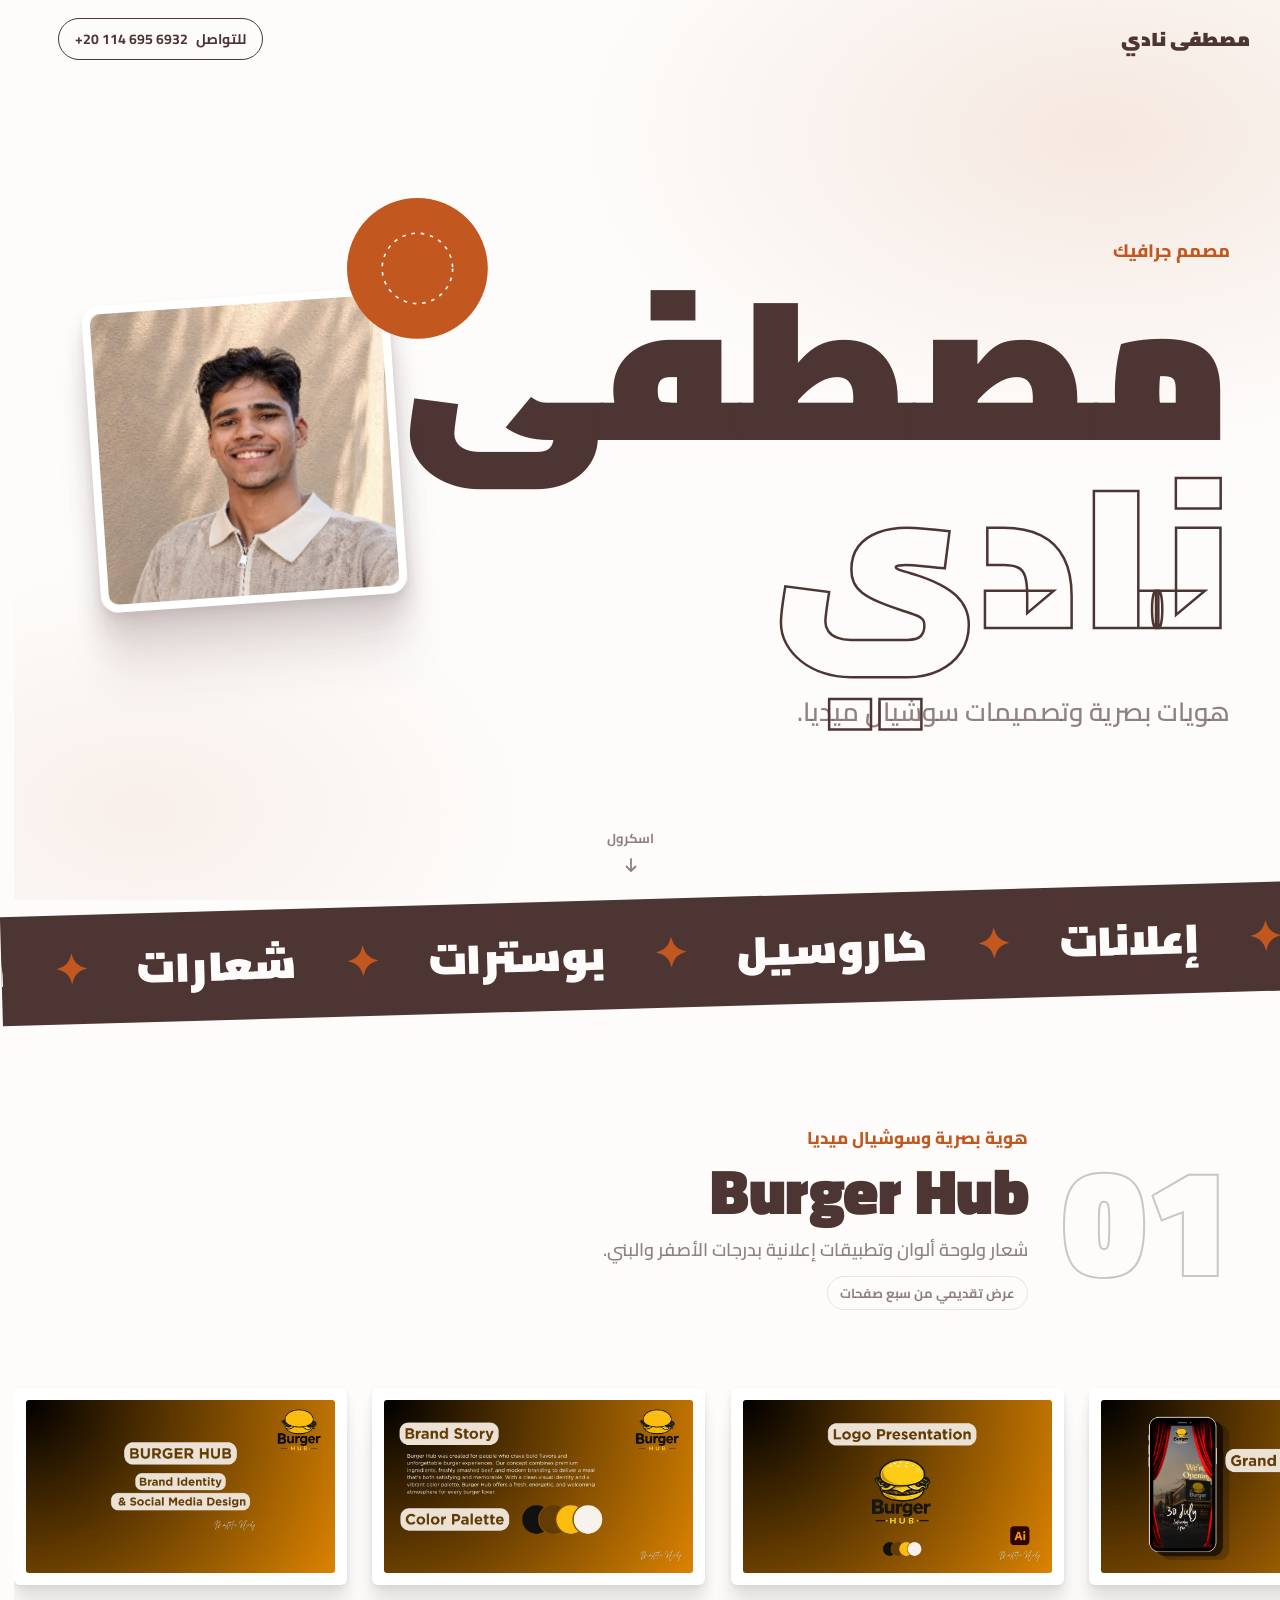
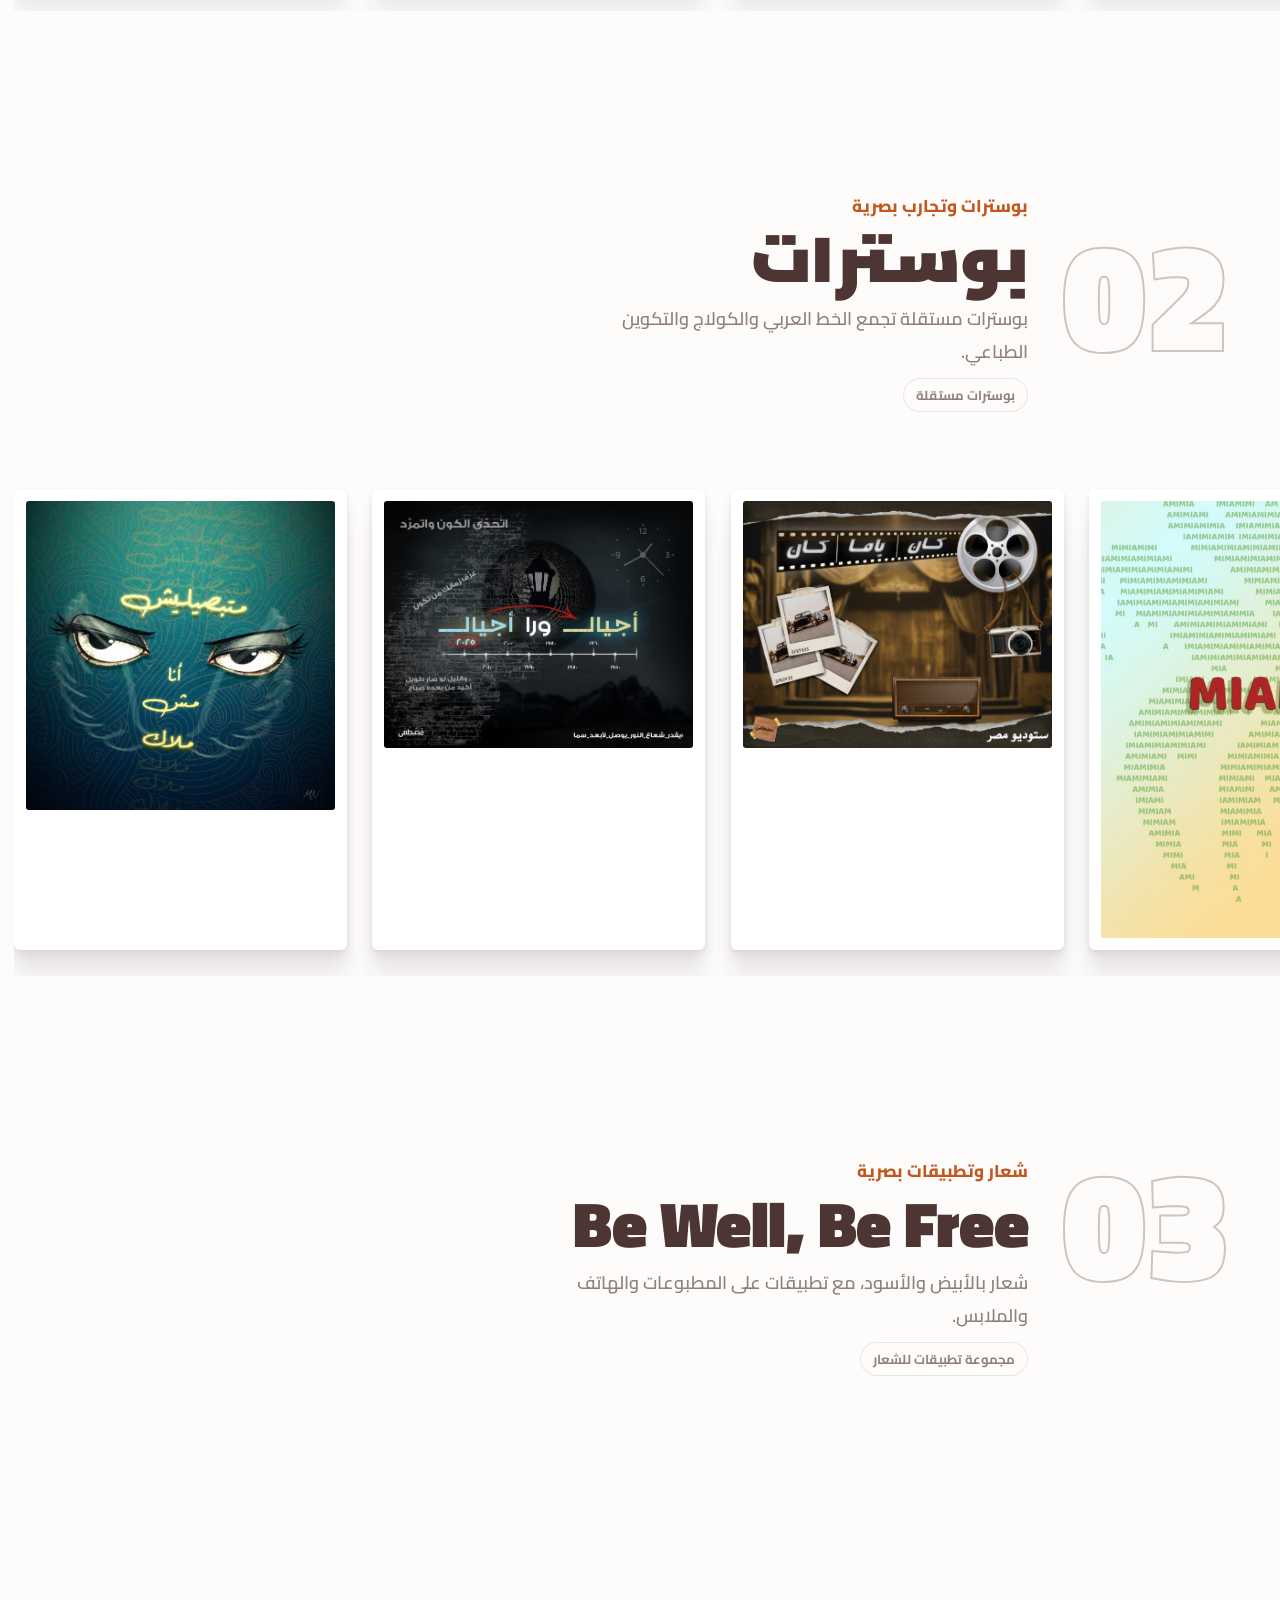
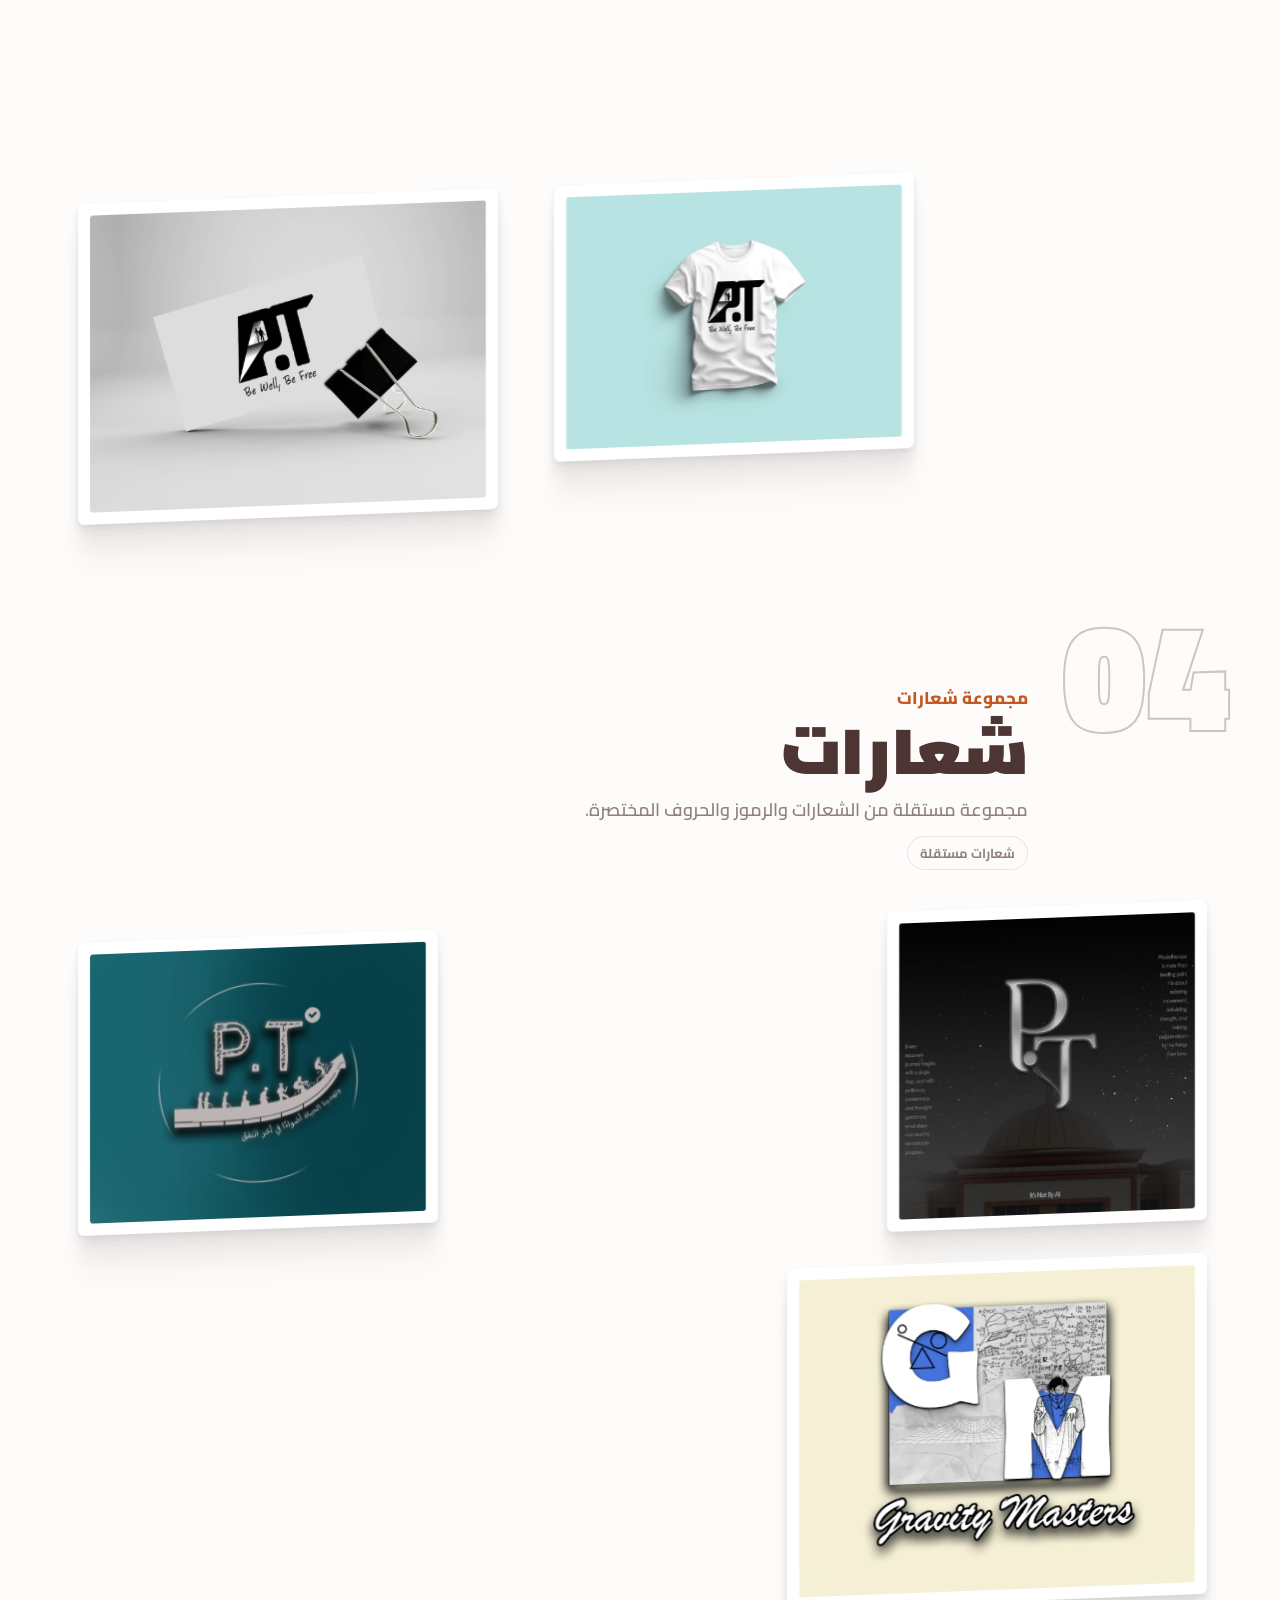
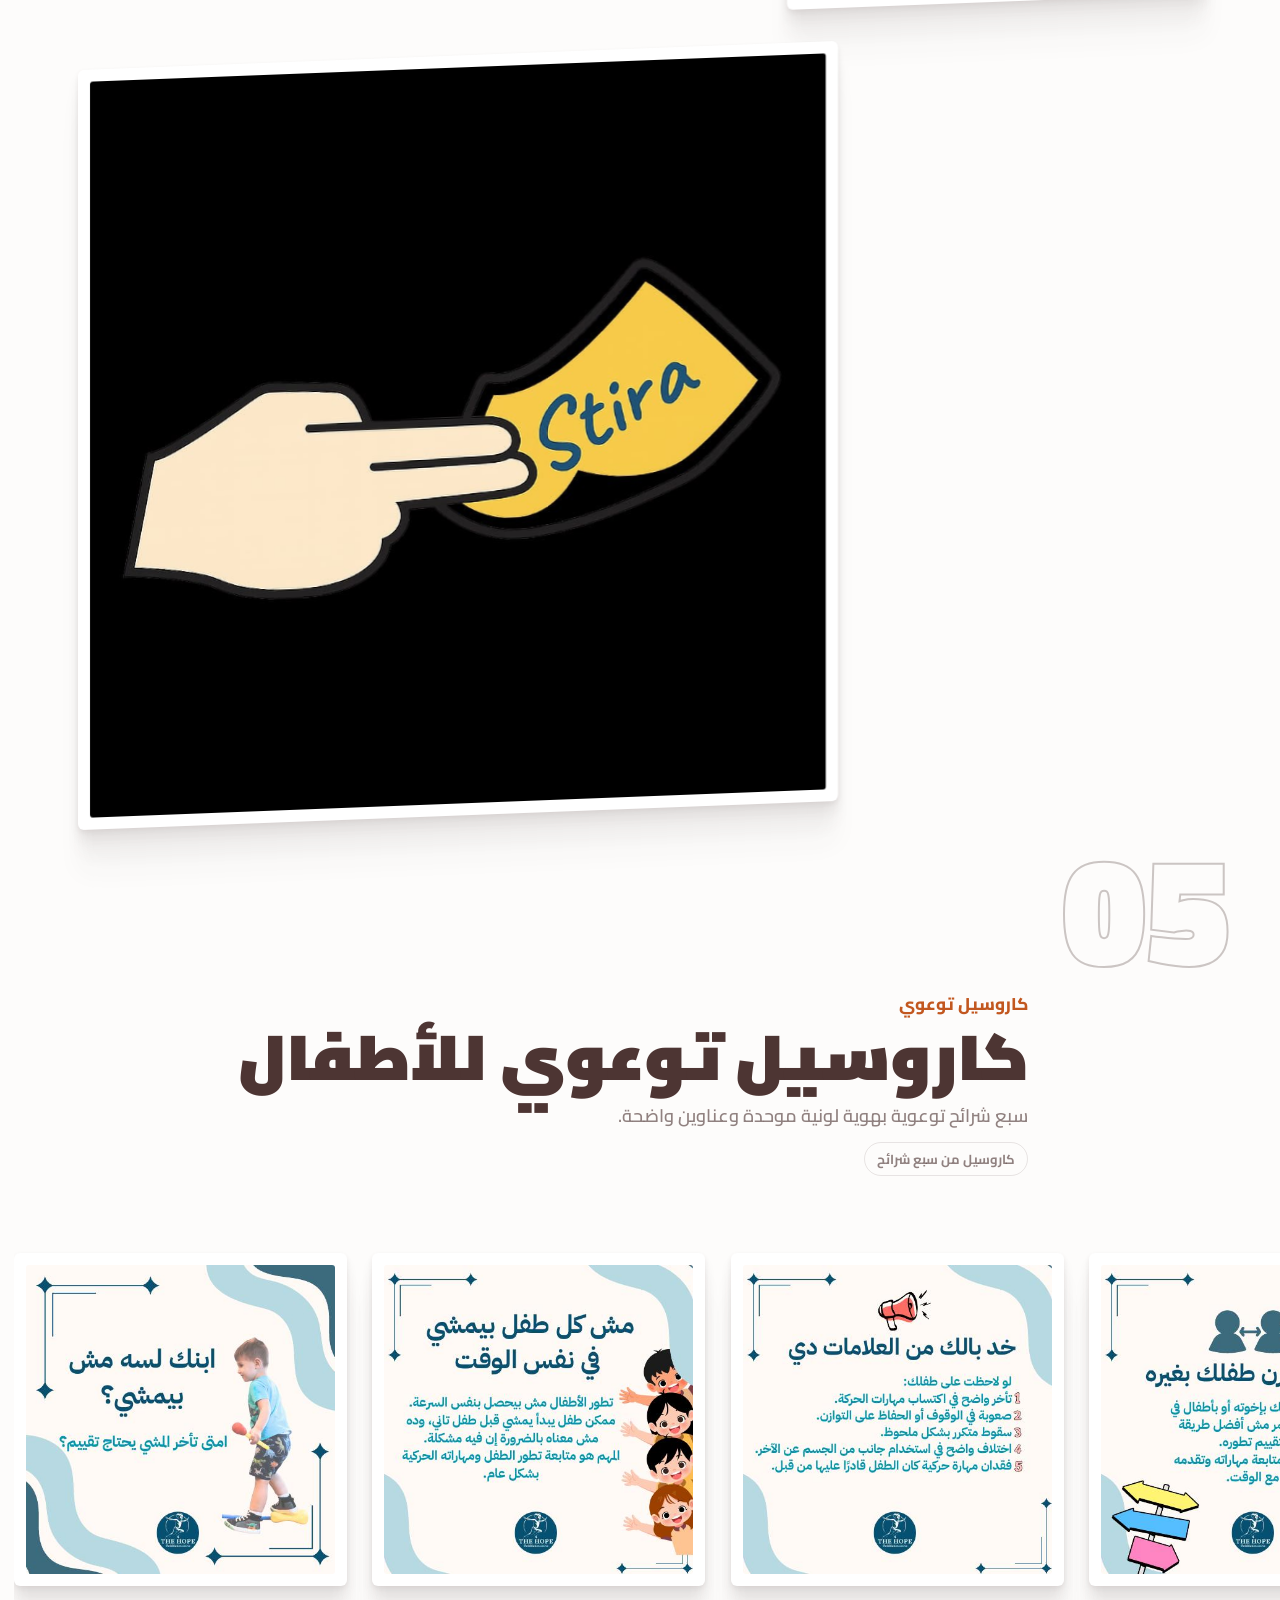
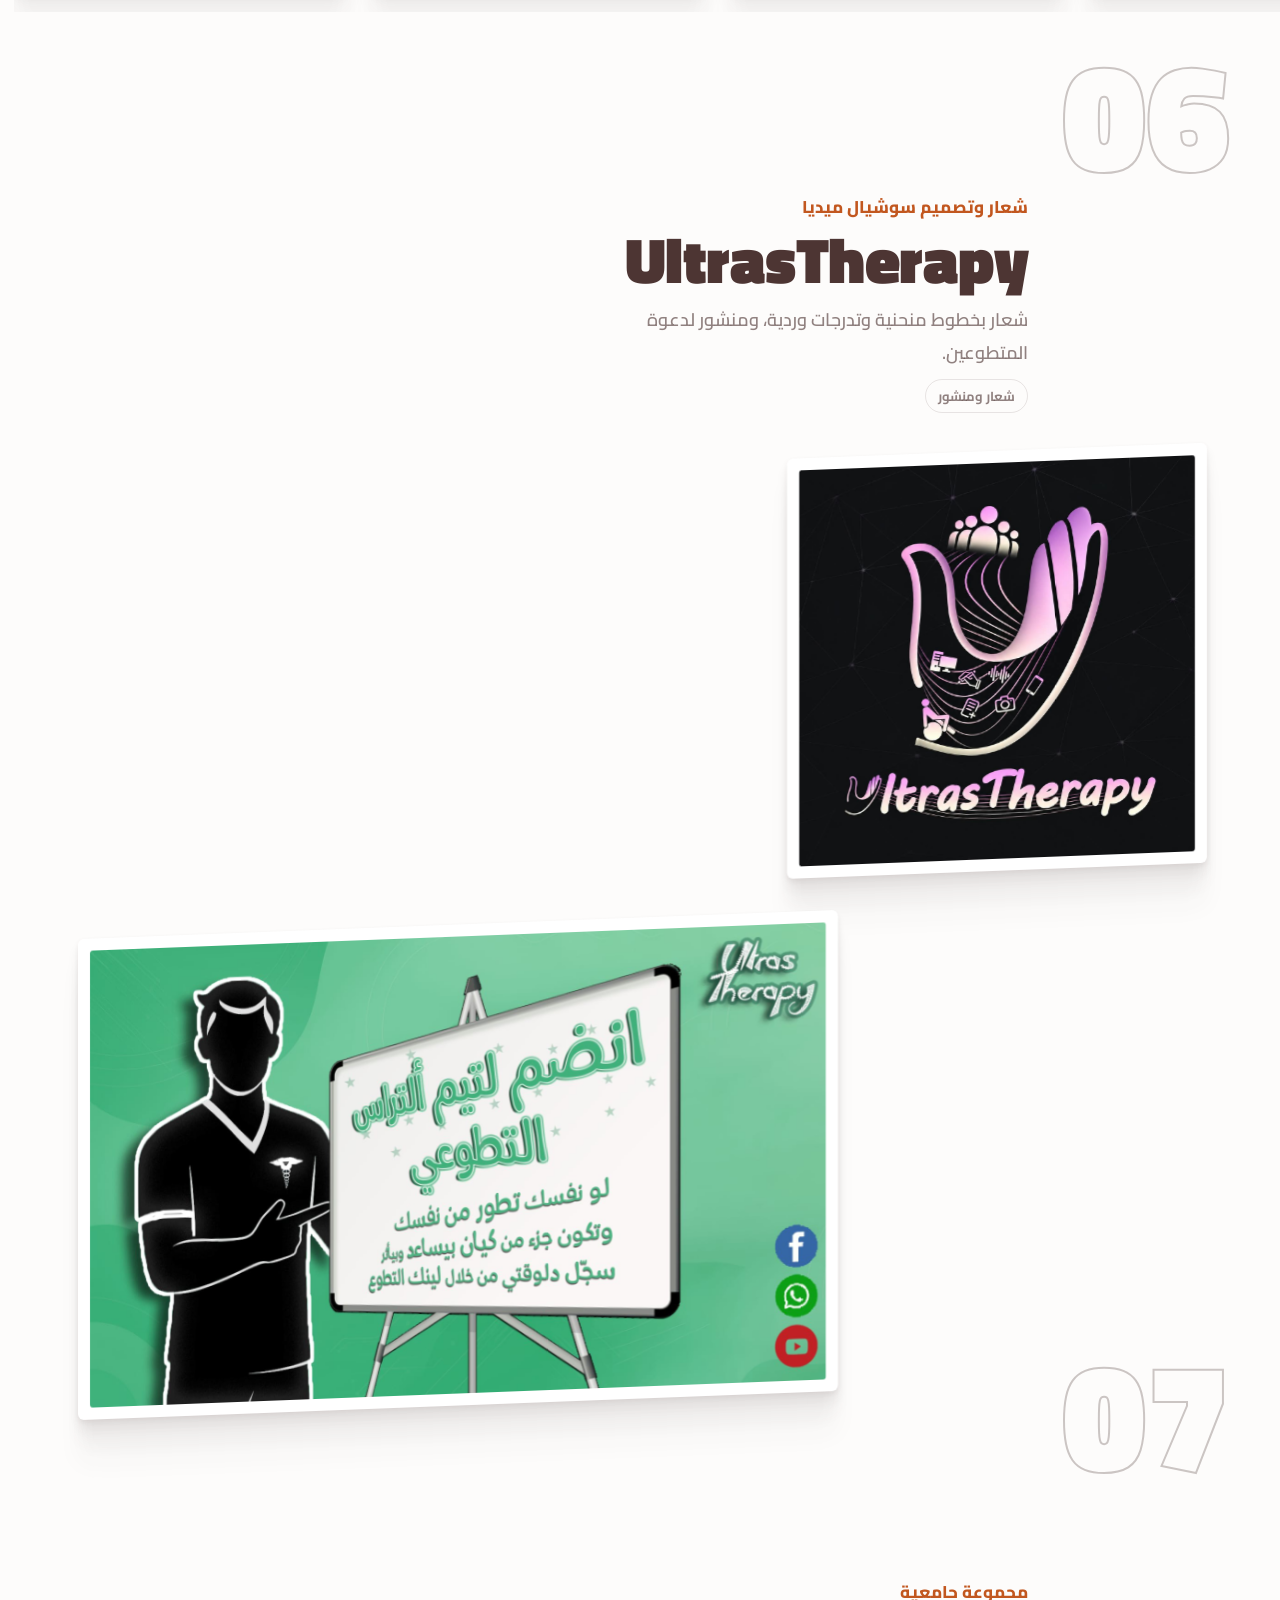
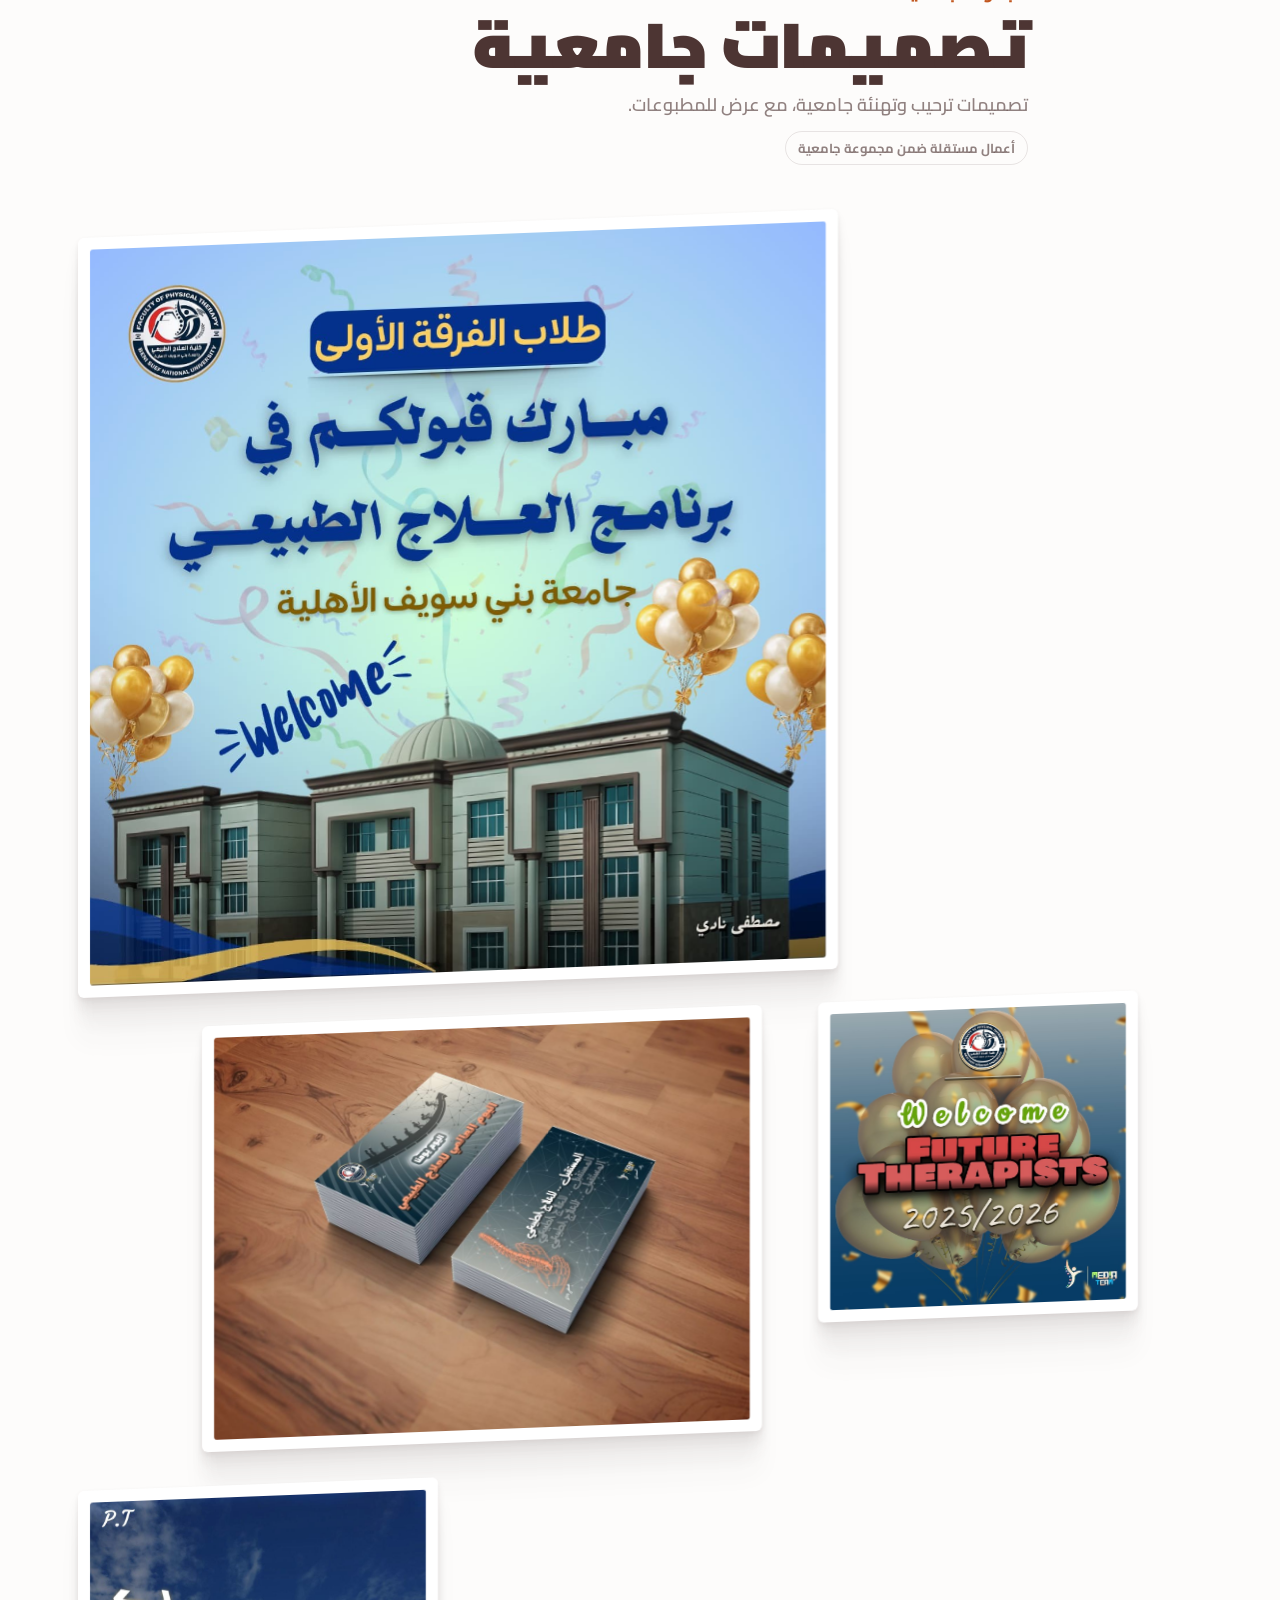
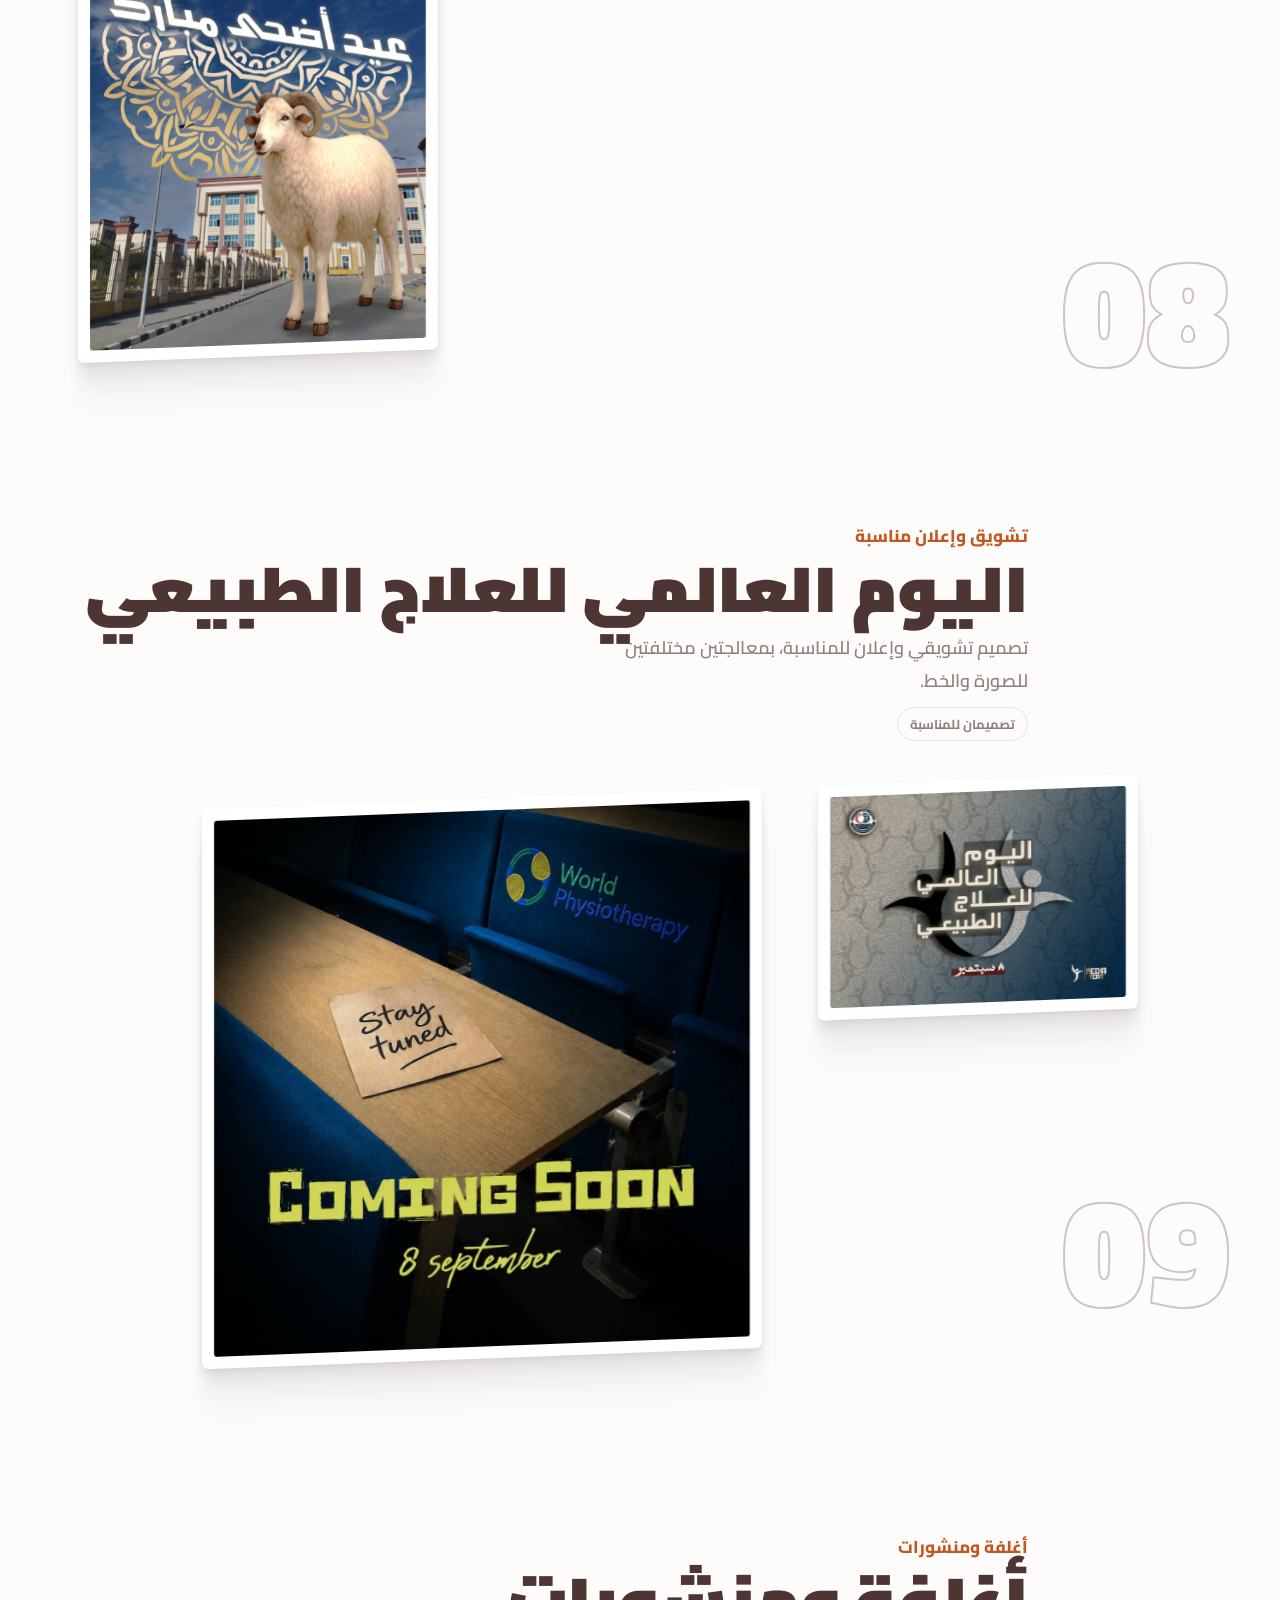
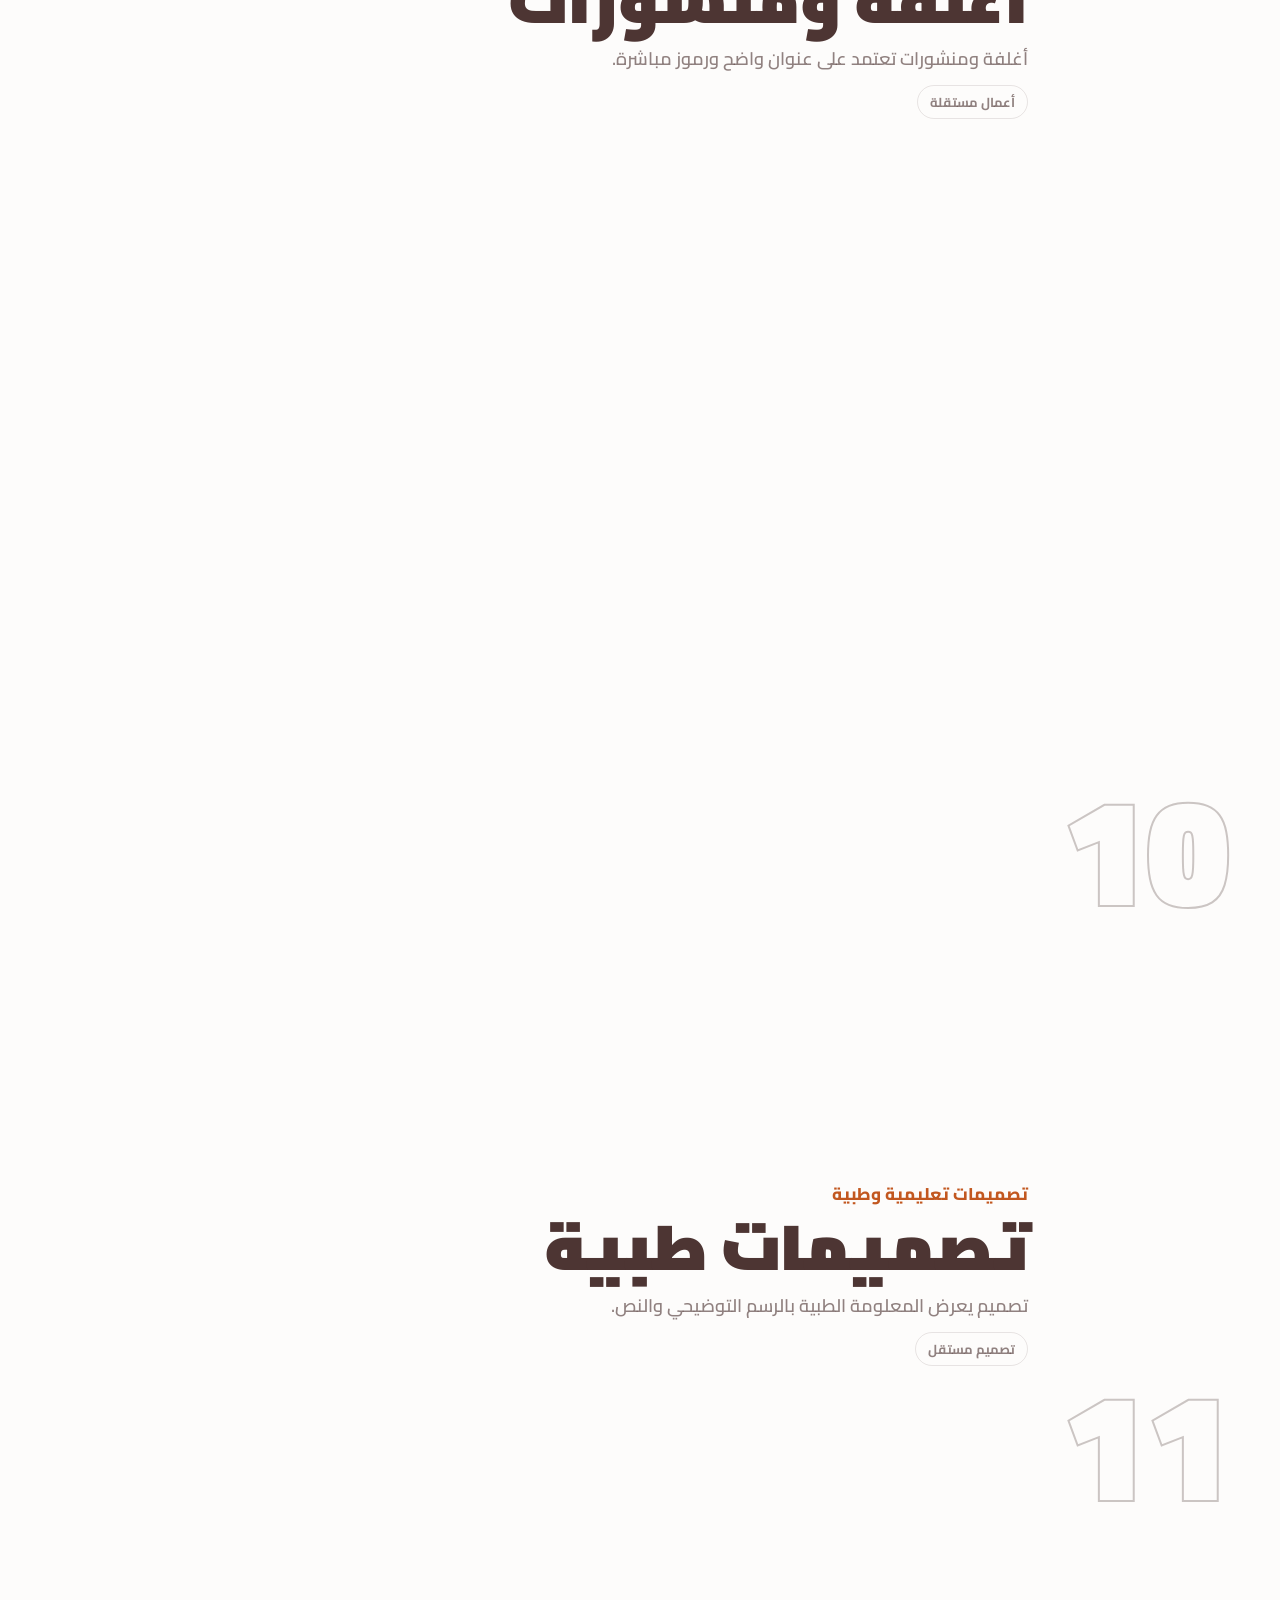
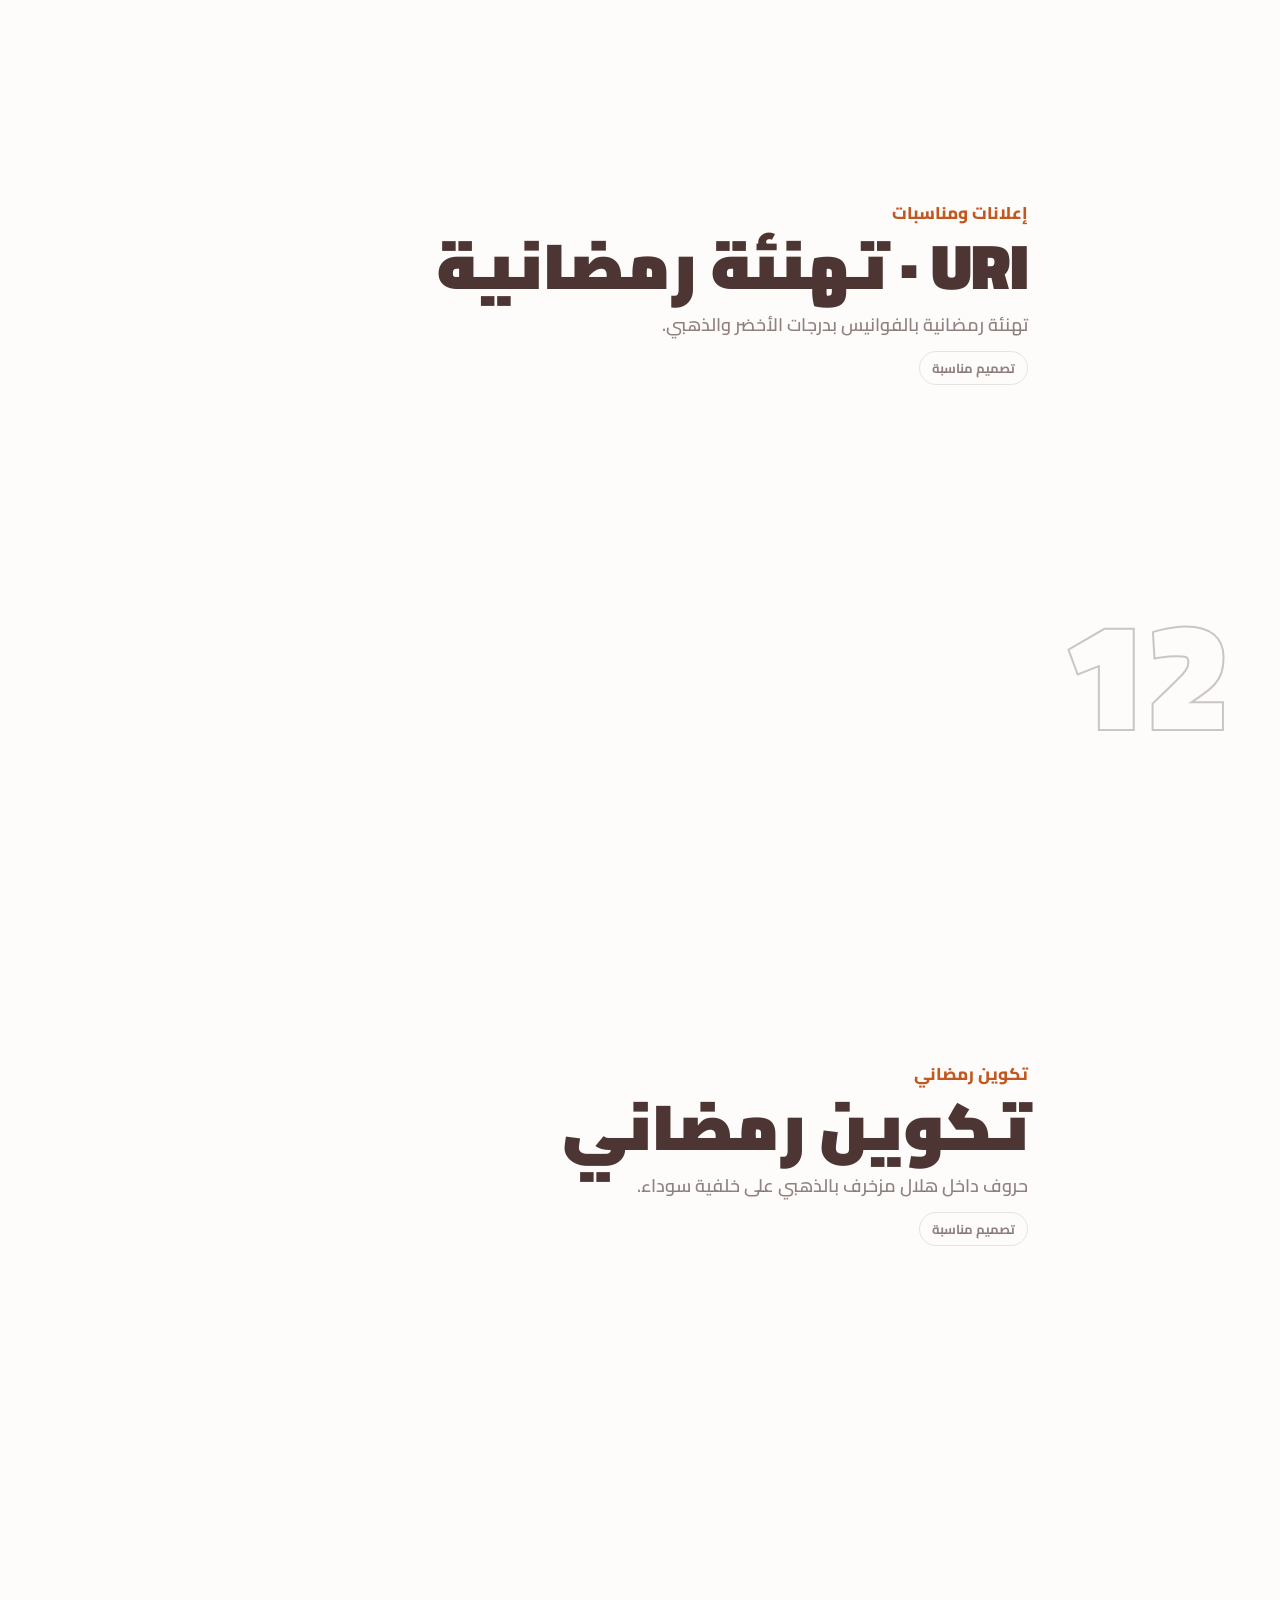
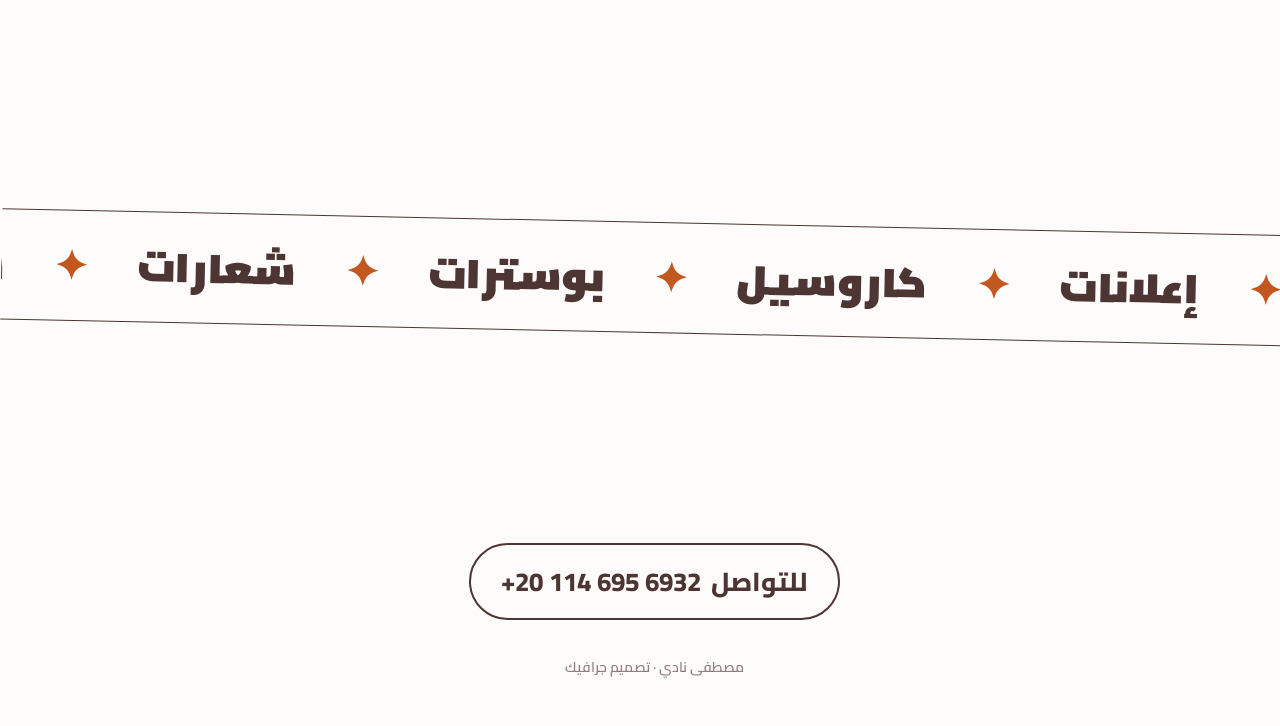
==== index.html @ 19a9978f "Rebuild portfolio as dynamic single-page gallery Added meta description and CSS styles for layout an" ====
<!doctype html>
<html lang="ar" dir="rtl">
<head>
<meta charset="UTF-8"/>
<meta name="viewport" content="width=device-width, initial-scale=1.0"/>
<title>مصطفى نادي · تصميم جرافيك</title>
<meta name="description" content="معرض أعمال مصطفى نادي — هويات بصرية وتصميمات سوشيال ميديا."/>
<style>
@font-face{font-family:PortfolioCairo;src:url(./Cairo-gF84A2Tc.ttf) format("truetype");font-weight:200 1000;font-display:swap}
:root{
  --paper:#fdfcfb; --paper-2:#f5f1ec; --ink:#4d3533; --ink-2:rgba(77,53,51,.62);
  --hair:rgba(77,53,51,.12); --accent:#c2571f; --accent-soft:rgba(194,87,31,.12);
  --frame:#ffffff;
  --shadow-1:0 2px 5px rgba(77,53,51,.08),0 9px 12px rgba(77,53,51,.07),0 24px 18px rgba(77,53,51,.05),0 44px 26px rgba(77,53,51,.03);
  --shadow-2:0 4px 8px rgba(77,53,51,.10),0 16px 22px rgba(77,53,51,.12),0 40px 34px rgba(77,53,51,.10),0 70px 44px rgba(77,53,51,.06);
  --ease:cubic-bezier(.22,1,.36,1);
}
*{margin:0;padding:0;box-sizing:border-box}
html{scroll-behavior:smooth}
body{
  font-family:PortfolioCairo,system-ui,sans-serif; background:var(--paper); color:var(--ink);
  overflow-x:hidden; -webkit-font-smoothing:antialiased;
}
::selection{background:var(--accent);color:#fff}
img{display:block;max-width:100%}
a{color:inherit}

/* ---------- preloader ---------- */
#loader{position:fixed;inset:0;z-index:200;background:var(--ink);color:var(--paper);
  display:flex;align-items:center;justify-content:center;flex-direction:column;gap:14px;
  transition:transform .9s var(--ease);}
#loader.done{transform:translateY(-101%)}
#loader .l-name{font-size:clamp(34px,7vw,72px);font-weight:1000;letter-spacing:-.5px;
  opacity:0;animation:lIn .8s var(--ease) .1s forwards}
#loader .l-bar{width:min(240px,50vw);height:2px;background:rgba(253,252,251,.2);overflow:hidden;border-radius:2px}
#loader .l-bar i{display:block;height:100%;width:0;background:var(--paper);animation:lBar 1s var(--ease) .15s forwards}
@keyframes lIn{from{opacity:0;transform:translateY(24px)}to{opacity:1;transform:none}}
@keyframes lBar{to{width:100%}}

/* ---------- cursor ---------- */
#cursor,#cursor-dot{position:fixed;top:0;left:0;pointer-events:none;z-index:150;border-radius:50%;
  opacity:0;transition:opacity .3s}
#cursor{width:44px;height:44px;border:1.5px solid var(--ink);transform:translate(-50%,-50%);
  transition:width .35s var(--ease),height .35s var(--ease),opacity .3s,border-color .3s,background-color .3s}
#cursor-dot{width:6px;height:6px;background:var(--accent);transform:translate(-50%,-50%)}
#cursor.grow{width:88px;height:88px;background:rgba(253,252,251,.9);mix-blend-mode:difference;border-color:transparent}
@media(pointer:coarse){#cursor,#cursor-dot{display:none}}

/* ---------- progress ---------- */
#progress{position:fixed;top:0;right:0;left:0;height:3px;z-index:120;background:transparent}
#progress i{display:block;height:100%;width:0;background:var(--accent)}

/* ---------- header ---------- */
header{position:fixed;top:0;right:0;left:0;z-index:110;display:flex;align-items:center;justify-content:space-between;
  padding:18px clamp(18px,4vw,44px);transition:background .4s,box-shadow .4s,padding .4s}
header.scrolled{background:rgba(253,252,251,.82);backdrop-filter:blur(12px);-webkit-backdrop-filter:blur(12px);
  box-shadow:0 1px 0 var(--hair);padding-top:12px;padding-bottom:12px}
.h-name{font-weight:1000;font-size:19px}
.h-contact{display:flex;align-items:center;gap:8px;font-size:14px;font-weight:700;text-decoration:none;
  border:1.5px solid var(--ink);border-radius:999px;padding:7px 16px;transition:background .3s,color .3s}
.h-contact:hover{background:var(--ink);color:var(--paper)}

/* ---------- hero ---------- */
.hero{min-height:100svh;display:flex;flex-direction:column;justify-content:center;position:relative;
  padding:110px clamp(18px,5vw,64px) 40px;overflow:hidden;
  background:
    radial-gradient(60% 50% at 85% 15%,var(--accent-soft),transparent 70%),
    radial-gradient(45% 40% at 10% 90%,rgba(194,87,31,.08),transparent 70%),
    var(--paper)}
.hero-kicker{font-size:clamp(14px,1.6vw,18px);font-weight:800;color:var(--accent);margin-bottom:6px;
  opacity:0;transform:translateY(20px);animation:riseIn .9s var(--ease) .95s forwards}
.hero-name{font-size:clamp(64px,15.5vw,220px);font-weight:1000;line-height:.95;letter-spacing:-2px;
  display:flex;flex-wrap:wrap;gap:0 .18em}
.hero-name .w{display:inline-block;opacity:0;transform:translateY(110%) rotate(4deg);
  animation:riseIn 1.1s var(--ease) forwards}
.hero-name .w:nth-child(1){animation-delay:1s}
.hero-name .w:nth-child(2){animation-delay:1.12s;color:transparent;-webkit-text-stroke:2.5px var(--ink)}
@keyframes riseIn{to{opacity:1;transform:none}}
.hero-sub{margin-top:38px;font-size:clamp(17px,2.4vw,26px);font-weight:600;color:var(--ink-2);max-width:34ch;
  opacity:0;transform:translateY(20px);animation:riseIn .9s var(--ease) 1.3s forwards}
.hero-portrait{position:absolute;left:clamp(18px,6vw,80px);top:50%;width:clamp(150px,24vw,340px);
  border-radius:18px;overflow:hidden;box-shadow:var(--shadow-2);border:8px solid var(--frame);
  transform:translateY(-50%) rotate(-4deg);opacity:0;animation:pIn 1.2s var(--ease) 1.35s forwards;
  will-change:transform}
@keyframes pIn{from{opacity:0;transform:translateY(-30%) rotate(-10deg) scale(.9)}
  to{opacity:1;transform:translateY(-50%) rotate(-4deg)}}
.hero-portrait img{width:100%;height:100%;object-fit:cover}
.badge{position:absolute;left:clamp(140px,26vw,380px);top:22%;width:clamp(96px,11vw,150px);height:auto;
  animation:spin 14s linear infinite;opacity:0;animation:spin 14s linear infinite,bIn .8s var(--ease) 1.6s forwards}
@keyframes spin{to{transform:rotate(360deg)}}
@keyframes bIn{from{opacity:0;scale:.5}to{opacity:1;scale:1}}
.scroll-hint{position:absolute;bottom:26px;right:50%;transform:translateX(50%);display:flex;flex-direction:column;
  align-items:center;gap:6px;font-size:13px;font-weight:700;color:var(--ink-2);
  opacity:0;animation:riseIn .8s var(--ease) 1.9s forwards}
.scroll-hint svg{animation:bob 1.6s ease-in-out infinite}
@keyframes bob{0%,100%{transform:translateY(0)}50%{transform:translateY(8px)}}
@media(max-width:720px){
  .hero{padding-top:96px}
  .hero-portrait{position:relative;left:auto;top:auto;transform:none;margin-top:34px;width:min(64vw,280px);
    animation:pInM 1s var(--ease) 1.35s forwards}
  @keyframes pInM{from{opacity:0;transform:rotate(-8deg) scale(.92)}to{opacity:1;transform:rotate(-3deg)}}
  .hero-portrait{transform:rotate(-3deg)}
  .badge{display:none}
}

/* ---------- marquee ---------- */
.marquee{overflow:hidden;padding:16px 0;background:var(--ink);color:var(--paper);transform:rotate(-1.6deg) scale(1.02)}
.marquee.rev{background:var(--paper);color:var(--ink);transform:rotate(1.2deg) scale(1.02);
  border-top:1.5px solid var(--ink);border-bottom:1.5px solid var(--ink)}
.mq-track{display:flex;gap:0;width:max-content;direction:ltr;animation:mq 26s linear infinite}
.marquee.rev .mq-track{animation-direction:reverse}
.mq-track span{white-space:nowrap;font-weight:1000;font-size:clamp(20px,3.4vw,40px);padding:0 .6em}
.mq-track .dot{color:var(--accent)}
@keyframes mq{to{transform:translateX(-50%)}}

/* ---------- exhibition ---------- */
.exhibition{padding:clamp(60px,9vw,130px) clamp(16px,5vw,64px) 40px}
.collection{margin-bottom:clamp(90px,14vw,190px);position:relative}
.sec-head{display:flex;align-items:flex-end;gap:clamp(14px,3vw,34px);margin-bottom:clamp(26px,4vw,52px);flex-wrap:wrap}
.sec-num{font-size:clamp(70px,12vw,170px);font-weight:1000;line-height:.8;color:transparent;
  -webkit-text-stroke:2px var(--hair);-webkit-text-stroke:2px rgba(77,53,51,.28);user-select:none;will-change:transform}
.sec-titles .kicker{display:block;font-size:clamp(13px,1.6vw,17px);font-weight:800;color:var(--accent);margin-bottom:4px}
.sec-titles h2{font-size:clamp(30px,5.5vw,64px);font-weight:1000;letter-spacing:-.5px;line-height:1.05}
.sec-story{font-size:clamp(14px,1.7vw,18px);font-weight:600;color:var(--ink-2);max-width:46ch;margin-top:8px}
.sec-format{display:inline-block;margin-top:10px;font-size:13px;font-weight:700;color:var(--ink-2);
  border:1px solid var(--hair);border-radius:999px;padding:4px 12px}
.reveal{opacity:0;transform:translateY(56px);transition:opacity .9s var(--ease),transform .9s var(--ease)}
.reveal.in{opacity:1;transform:none}

/* art wall: varied collage */
.artwall{display:flex;flex-wrap:wrap;align-items:flex-start;gap:clamp(14px,2.6vw,34px);will-change:transform}
.art{position:relative;background:var(--frame);padding:clamp(7px,1vw,12px);border-radius:6px;
  box-shadow:var(--shadow-1);transition:box-shadow .45s var(--ease),transform .45s var(--ease),z-index 0s;
  flex:0 1 auto}
.art img{border-radius:3px;width:100%;height:auto;transition:transform .6s var(--ease)}
.art:hover{box-shadow:var(--shadow-2);z-index:5}
.art:hover img{transform:scale(1.025)}
.art figcaption{position:absolute;inset:auto 0 0 0;text-align:center;font-size:0}
/* width rhythm */
.art.w1{width:min(100%,760px)}
.art.w2{width:min(46%,420px)}
.art.w3{width:min(31%,320px)}
.art.w4{width:min(58%,560px)}
.art.w5{width:min(38%,360px)}
@media(max-width:720px){
  .art.w2,.art.w3,.art.w5{width:min(64%,340px)}
  .art.w4{width:min(88%,560px)}
  .art.w1{width:100%}
}
/* tilt variants */
.tl-a{transform:rotate(-1.4deg)} .tl-b{transform:rotate(1.2deg)} .tl-c{transform:rotate(-.7deg)} .tl-d{transform:rotate(.8deg)}
.tl-a:hover{transform:rotate(-1.4deg) translateY(-8px)} .tl-b:hover{transform:rotate(1.2deg) translateY(-8px)}
.tl-c:hover{transform:rotate(-.7deg) translateY(-8px)} .tl-d:hover{transform:rotate(.8deg) translateY(-8px)}
/* offset rhythm for museum feel */
.off-1{margin-inline-start:auto}
.off-2{margin-inline-start:8%}
.off-3{margin-inline-start:2%}
@media(max-width:720px){.off-1,.off-2,.off-3{margin-inline-start:auto;margin-inline-end:auto}}

/* drift strips for carousel projects */
.drift{overflow:hidden;direction:ltr;margin-inline:calc(-1*clamp(16px,5vw,64px));padding:26px 0}
.drift-track{display:flex;gap:clamp(14px,2vw,26px);width:max-content;animation:driftMove var(--drift-t,46s) linear infinite}
.drift:hover .drift-track{animation-play-state:paused}
@keyframes driftMove{to{transform:translateX(-50%)}}
.drift .art{width:clamp(220px,26vw,380px);flex:none}

/* ---------- footer ---------- */
footer{padding:70px clamp(18px,5vw,64px) 46px;text-align:center;position:relative}
.f-big{font-size:clamp(40px,9vw,120px);font-weight:1000;letter-spacing:-1px;line-height:1;
  opacity:0;transform:translateY(40px);transition:opacity .9s var(--ease),transform .9s var(--ease)}
.f-big.in{opacity:1;transform:none}
.f-phone{display:inline-flex;align-items:center;gap:10px;margin-top:26px;font-size:clamp(18px,2.6vw,26px);font-weight:800;
  text-decoration:none;border:2px solid var(--ink);border-radius:999px;padding:12px 30px;
  transition:background .35s,color .35s,transform .35s var(--ease)}
.f-phone:hover{background:var(--ink);color:var(--paper);transform:scale(1.04)}
.f-note{margin-top:34px;font-size:14px;font-weight:600;color:var(--ink-2)}

/* safety: never leave hero content hidden if animations are interrupted */
body.settled .hero-kicker,body.settled .hero-name .w,body.settled .hero-sub,body.settled .hero-portrait,body.settled .scroll-hint,body.settled .badge{animation:none!important;opacity:1!important;transform:none}
body.settled .hero-portrait{transform:translateY(-50%) rotate(-4deg)}
@media(max-width:720px){body.settled .hero-portrait{transform:rotate(-3deg)}}
@media(prefers-reduced-motion:reduce){
  *,*::before,*::after{animation-duration:.001s!important;animation-iteration-count:1!important;transition-duration:.001s!important}
  html{scroll-behavior:auto}
}
</style>
</head>
<body>

<div id="loader" aria-hidden="true">
  <div class="l-name">مصطفى نادي</div>
  <div class="l-bar"><i></i></div>
</div>

<div id="cursor"></div><div id="cursor-dot"></div>
<div id="progress" aria-hidden="true"><i></i></div>

<header id="site-header">
  <span class="h-name">مصطفى نادي</span>
  <a class="h-contact" href="tel:+201146956932"><span>للتواصل</span><bdi dir="ltr">+20 114 695 6932</bdi></a>
</header>

<section class="hero" id="top">
  <p class="hero-kicker">مصمم جرافيك</p>
  <h1 class="hero-name"><span class="w">مصطفى</span><span class="w">نادي</span></h1>
  <p class="hero-sub">هويات بصرية وتصميمات سوشيال ميديا.</p>
  <div class="hero-portrait" id="portrait"><img src="./portrait-Mlkns45n.jpg" alt="مصطفى نادي"/></div>
  <svg class="badge" viewBox="0 0 120 120" aria-hidden="true">
    <defs><path id="circ" d="M60,60 m-46,0 a46,46 0 1,1 92,0 a46,46 0 1,1 -92,0"/></defs>
    <circle cx="60" cy="60" r="60" fill="var(--accent)"/>
    <circle cx="60" cy="60" r="30" fill="none" stroke="#fdfcfb" stroke-width="1.4" stroke-dasharray="3 5"/>
    <text font-size="13.5" font-weight="800" fill="#fdfcfb" font-family="PortfolioCairo,sans-serif">
      <textPath href="#circ">هوية بصرية • شعارات • سوشيال ميديا •</textPath>
    </text>
  </svg>
  <div class="scroll-hint">
    <span>اسكرول</span>
    <svg width="18" height="18" viewBox="0 0 24 24" fill="none" stroke="currentColor" stroke-width="2.4" stroke-linecap="round" stroke-linejoin="round"><path d="M12 4v16m0 0l-6-6m6 6l6-6"/></svg>
  </div>
</section>

<div class="marquee" aria-hidden="true"><div class="mq-track" id="mq1"></div></div>

<main class="exhibition" aria-label="معرض الأعمال" id="gallery"></main>

<div class="marquee rev" aria-hidden="true"><div class="mq-track" id="mq2"></div></div>

<footer>
  <div class="f-big" id="f-big">مصطفى نادي</div>
  <a class="f-phone" href="tel:+201146956932"><span>للتواصل</span><bdi dir="ltr">+20 114 695 6932</bdi></a>
  <p class="f-note">مصطفى نادي · تصميم جرافيك</p>
</footer>

<script>
const DATA = {"projects":[{"id":"burger","title":"Burger Hub","category":"هوية بصرية وسوشيال ميديا","story":"شعار ولوحة ألوان وتطبيقات إعلانية بدرجات الأصفر والبني.","format":"عرض تقديمي من سبع صفحات","photos":["p45-1-BWflV8Vv.jpg","p45-2-C3rvq3K2.jpg","p45-3-Kyxeo5nC.jpg","p45-4-DEu4gOTe.jpg","p45-5-DUrSvF_I.jpg","p45-6-DRITUzNI.jpg","p45-7-CfOlUjn_.jpg"]},{"id":"posters","title":"بوسترات","category":"بوسترات وتجارب بصرية","story":"بوسترات مستقلة تجمع الخط العربي والكولاج والتكوين الطباعي.","format":"بوسترات مستقلة","photos":["a02-RbpmAoOi.jpg","a01-CkfH0pll.jpg","a33-DqPNkCgx.jpg","a30-BxJp0spm.jpg","a34-BaZ3dZfm.jpg","a31-Dx4bWwwc.jpg","a17-DWRwmdK_.jpg"]},{"id":"pt","title":"Be Well, Be Free","category":"شعار وتطبيقات بصرية","story":"شعار بالأبيض والأسود، مع تطبيقات على المطبوعات والهاتف والملابس.","format":"مجموعة تطبيقات للشعار","photos":["a22-CInR1_nE.jpg","a24-111wOjG7.jpg","a28-Buz3Ih0F.jpg","a26-CeX2zYpM.jpg"]},{"id":"marks","title":"شعارات","category":"مجموعة شعارات","story":"مجموعة مستقلة من الشعارات والرموز والحروف المختصرة.","format":"شعارات مستقلة","photos":["a04-DyL0mo8n.jpg","a44-wRYIcVD8.jpg","a42-CfCaT0AY.jpg","a16-C4v1Qu2W.jpg"]},{"id":"walking","title":"كاروسيل توعوي للأطفال","category":"كاروسيل توعوي","story":"سبع شرائح توعوية بهوية لونية موحدة وعناوين واضحة.","format":"كاروسيل من سبع شرائح","photos":["p46-1-BAdErb7N.jpg","p46-2-ByRH8O_i.jpg","p46-3-aFHEF3sl.jpg","p46-4-D18oYzFy.jpg","p46-5-Dh9tHY46.jpg","p46-6-DEraLM7H.jpg","p46-7-DEj0y0rb.jpg"]},{"id":"ultras","title":"UltrasTherapy","category":"شعار وتصميم سوشيال ميديا","story":"شعار بخطوط منحنية وتدرجات وردية، ومنشور لدعوة المتطوعين.","format":"شعار ومنشور","photos":["a03-C8en8lCx.jpg","a09-C1Jd3Jxv.jpg"]},{"id":"campus","title":"تصميمات جامعية","category":"مجموعة جامعية","story":"تصميمات ترحيب وتهنئة جامعية، مع عرض للمطبوعات.","format":"أعمال مستقلة ضمن مجموعة جامعية","photos":["a05-DspDVDfn.jpg","a18-BUEZRKuj.jpg","a19-VtS6MWNE.jpg","a35-BCWllhi2.jpg"]},{"id":"world","title":"اليوم العالمي للعلاج الطبيعي","category":"تشويق وإعلان مناسبة","story":"تصميم تشويقي وإعلان للمناسبة، بمعالجتين مختلفتين للصورة والخط.","format":"تصميمان للمناسبة","photos":["a21-C3n-o7B3.jpg","a06-DCfmrgbM.jpg"]},{"id":"covers","title":"أغلفة ومنشورات","category":"أغلفة ومنشورات","story":"أغلفة ومنشورات تعتمد على عنوان واضح ورموز مباشرة.","format":"أعمال مستقلة","photos":["a39-Dp5b7muh.jpg","a32-DKysWhcy.jpg"]},{"id":"medical","title":"تصميمات طبية","category":"تصميمات تعليمية وطبية","story":"تصميم يعرض المعلومة الطبية بالرسم التوضيحي والنص.","format":"تصميم مستقل","photos":["a07-ChCjGbl-.jpg"]},{"id":"uri","title":"URI · تهنئة رمضانية","category":"إعلانات ومناسبات","story":"تهنئة رمضانية بالفوانيس بدرجات الأخضر والذهبي.","format":"تصميم مناسبة","photos":["a10-8uPhrc7M.jpg"]},{"id":"ramadan","title":"تكوين رمضاني","category":"تكوين رمضاني","story":"حروف داخل هلال مزخرف بالذهبي على خلفية سوداء.","format":"تصميم مناسبة","photos":["a41-vynLfE4_.jpg"]}]};

/* ---- build marquee ---- */
const mqWords = ["هوية بصرية","سوشيال ميديا","شعارات","بوسترات","كاروسيل","إعلانات"];
function fillMq(el){
  let html = "";
  for (let r=0;r<2;r++) for (let k=0;k<3;k++)
    mqWords.forEach(w=>{ html += `<span>${w}</span><span class="dot">✦</span>`; });
  el.innerHTML = html;
}
fillMq(document.getElementById("mq1"));
fillMq(document.getElementById("mq2"));

/* ---- build gallery ---- */
const gallery = document.getElementById("gallery");
const widthCycle = ["w1","w4","w2","w3","w5","w2","w1","w3","w4","w5","w3","w2"];
const tiltCycle = ["tl-a","tl-b","tl-c","tl-d"];
const offCycle  = ["off-3","off-1","off-2","off-3","off-1"];

DATA.projects.forEach((p, i) => {
  const sec = document.createElement("section");
  sec.className = "collection";
  sec.id = p.id;
  const num = String(i+1).padStart(2,"0");
  sec.innerHTML = `
    <div class="sec-head">
      <span class="sec-num" aria-hidden="true">${num}</span>
      <div class="sec-titles">
        <span class="kicker">${p.category}</span>
        <h2>${p.title}</h2>
        <p class="sec-story">${p.story}</p>
        <span class="sec-format">${p.format}</span>
      </div>
    </div>`;
  const useDrift = p.photos.length >= 6;
  if (useDrift) {
    const drift = document.createElement("div");
    drift.className = "drift";
    const track = document.createElement("div");
    track.className = "drift-track";
    track.style.setProperty("--drift-t", (p.photos.length*7)+"s");
    const items = p.photos.concat(p.photos); /* duplicate for loop */
    items.forEach((src, j) => {
      track.appendChild(makeArt(src, `${p.title}، التصميم ${(j % p.photos.length)+1}`, tiltCycle[j%4], i>0));
    });
    drift.appendChild(track);
    sec.appendChild(drift);
  } else {
    const wall = document.createElement("div");
    wall.className = "artwall skew-target";
    p.photos.forEach((src, j) => {
      const w = widthCycle[(i + j) % widthCycle.length];
      const art = makeArt(src, `${p.title}، التصميم ${j+1}`, tiltCycle[(i+j)%4], i>0);
      art.classList.add(w, offCycle[(i+j)%offCycle.length]);
      wall.appendChild(art);
    });
    sec.appendChild(wall);
  }
  gallery.appendChild(sec);
});

function makeArt(src, alt, tilt, lazy){
  const fig = document.createElement("figure");
  fig.className = `art reveal ${tilt}`;
  const img = document.createElement("img");
  img.src = "./"+src; img.alt = alt;
  if (lazy) img.loading = "lazy";
  fig.appendChild(img);
  return fig;
}

/* ---- reveal on scroll ---- */
const io = new IntersectionObserver(es => {
  es.forEach(e => { if (e.isIntersecting){ e.target.classList.add("in"); io.unobserve(e.target); } });
}, {threshold:.12, rootMargin:"0px 0px -6% 0px"});
document.querySelectorAll(".reveal").forEach(el => io.observe(el));
const fbig = document.getElementById("f-big");
new IntersectionObserver((es,o)=>{es.forEach(e=>{if(e.isIntersecting){fbig.classList.add("in");o.disconnect()}})},{threshold:.4}).observe(fbig);

/* ---- loader ---- */
window.addEventListener("load", () => setTimeout(()=>document.getElementById("loader").classList.add("done"), 650));
setTimeout(()=>document.getElementById("loader").classList.add("done"), 2600); /* safety */
setTimeout(()=>document.body.classList.add("settled"), 3400); /* animation safety */

/* ---- rAF loop: header, progress, parallax, velocity skew, cursor ---- */
const header = document.getElementById("site-header");
const bar = document.querySelector("#progress i");
const portrait = document.getElementById("portrait");
const nums = document.querySelectorAll(".sec-num");
const walls = document.querySelectorAll(".skew-target");
const cur = document.getElementById("cursor"), curDot = document.getElementById("cursor-dot");
let mx=-100,my=-100, cx=-100, cy=-100, cursorOn=false;
let lastY = window.scrollY, vel = 0;
const fine = matchMedia("(pointer:fine)").matches;
const reduced = matchMedia("(prefers-reduced-motion: reduce)").matches;

if (fine && !reduced){
  addEventListener("mousemove", e => { mx=e.clientX; my=e.clientY; if(!cursorOn){cursorOn=true;cur.style.opacity=1;curDot.style.opacity=1;} });
  document.querySelectorAll(".art, .h-contact, .f-phone").forEach(el=>{
    el.addEventListener("mouseenter",()=>cur.classList.add("grow"));
    el.addEventListener("mouseleave",()=>cur.classList.remove("grow"));
  });
}

function loop(){
  const y = window.scrollY;
  const dy = y - lastY; lastY = y;
  vel += (dy - vel) * .12;

  header.classList.toggle("scrolled", y > 40);
  const h = document.documentElement.scrollHeight - innerHeight;
  bar.style.width = (h>0 ? (y/h)*100 : 0) + "%";

  if (!reduced){
    /* hero portrait parallax */
    if (y < innerHeight*1.2){
      const p = y * .18;
      const base = innerWidth > 720 ? "translateY(-50%) rotate(-4deg)" : "rotate(-3deg)";
      portrait.style.transform = innerWidth > 720
        ? `translateY(calc(-50% + ${p}px)) rotate(${-4 + y*.004}deg)` : base;
    }
    /* section numbers drift */
    nums.forEach(n=>{
      const r = n.parentElement.getBoundingClientRect();
      const t = (r.top + r.height/2 - innerHeight/2) / innerHeight;
      n.style.transform = `translateY(${t * -34}px)`;
    });
    /* velocity skew on walls */
    const sk = Math.max(-2.2, Math.min(2.2, vel * .045));
    walls.forEach(w => w.style.transform = `skewY(${sk}deg)`);
  }

  if (fine && !reduced && cursorOn){
    cx += (mx-cx)*.2; cy += (my-cy)*.2;
    cur.style.transform = `translate(${cx}px,${cy}px) translate(-50%,-50%)`;
    curDot.style.transform = `translate(${mx}px,${my}px) translate(-50%,-50%)`;
  }
  requestAnimationFrame(loop);
}
requestAnimationFrame(loop);
</script>
</body>
</html>
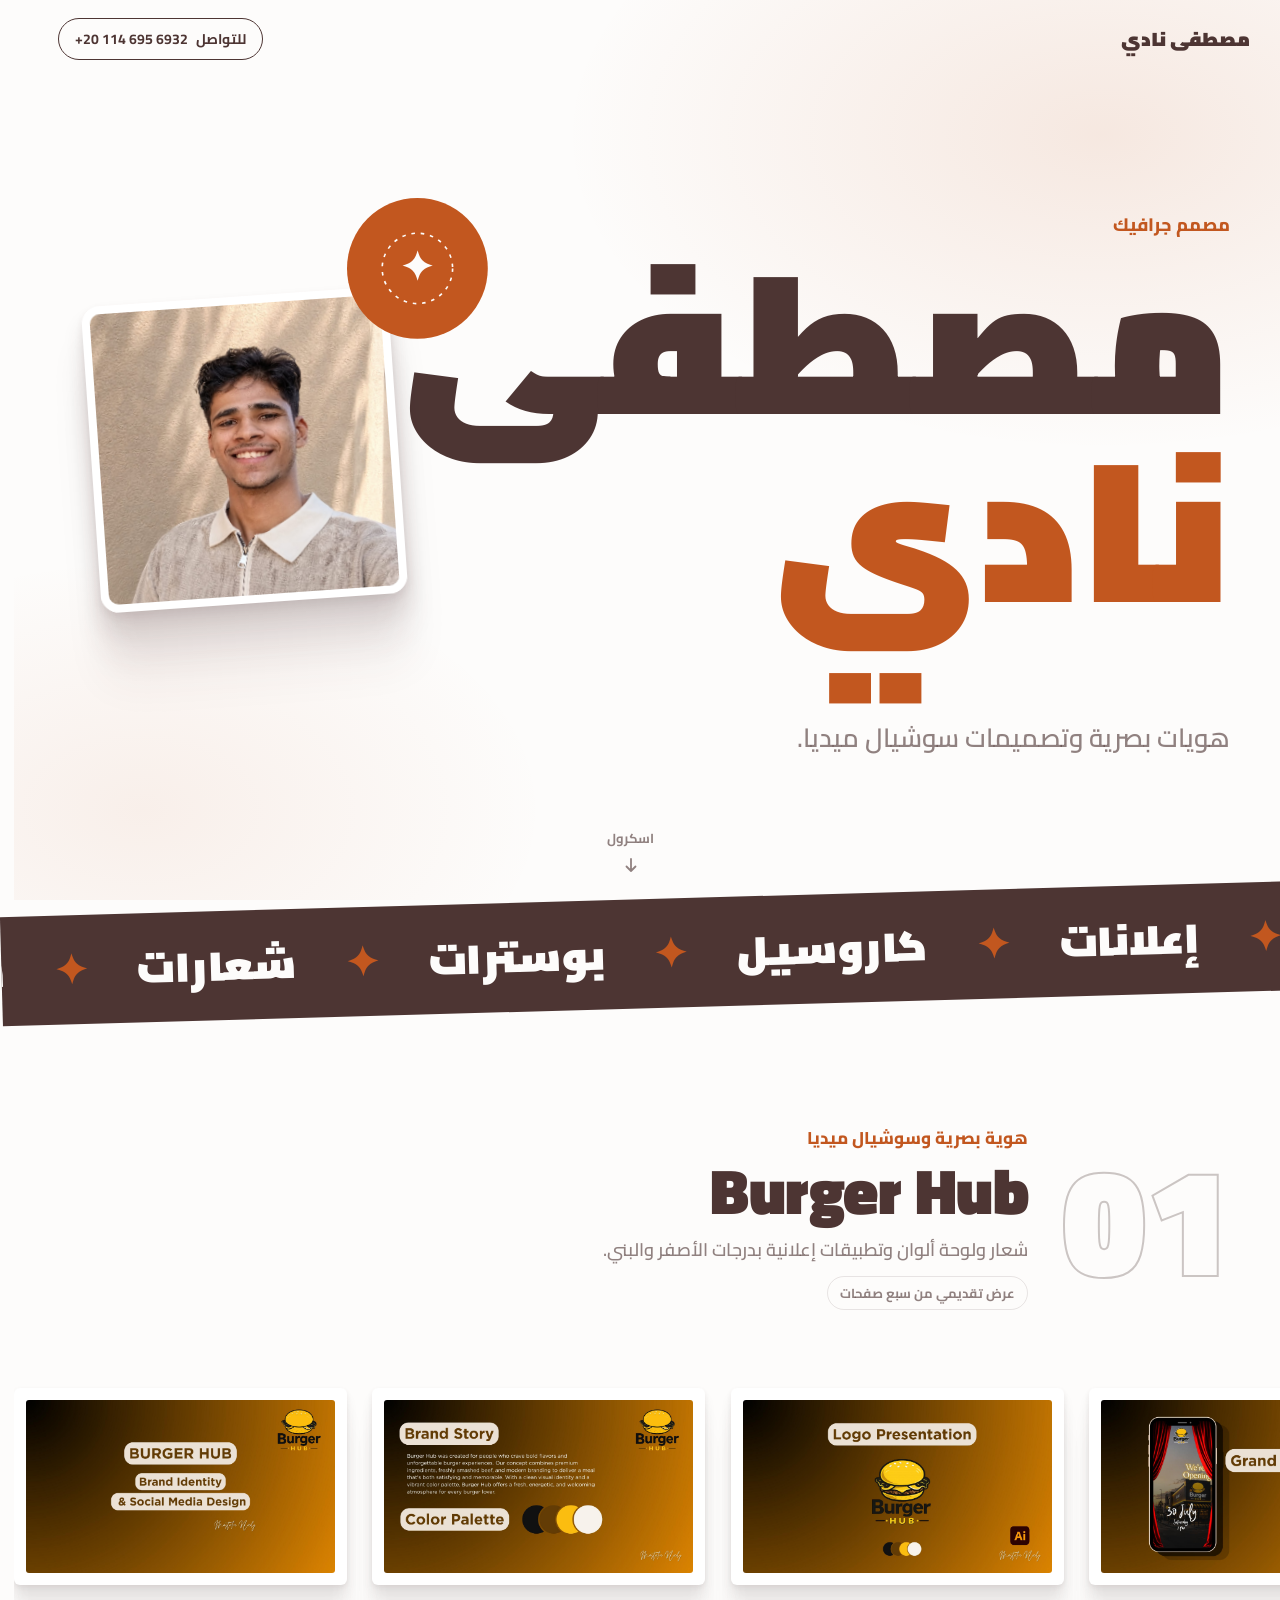
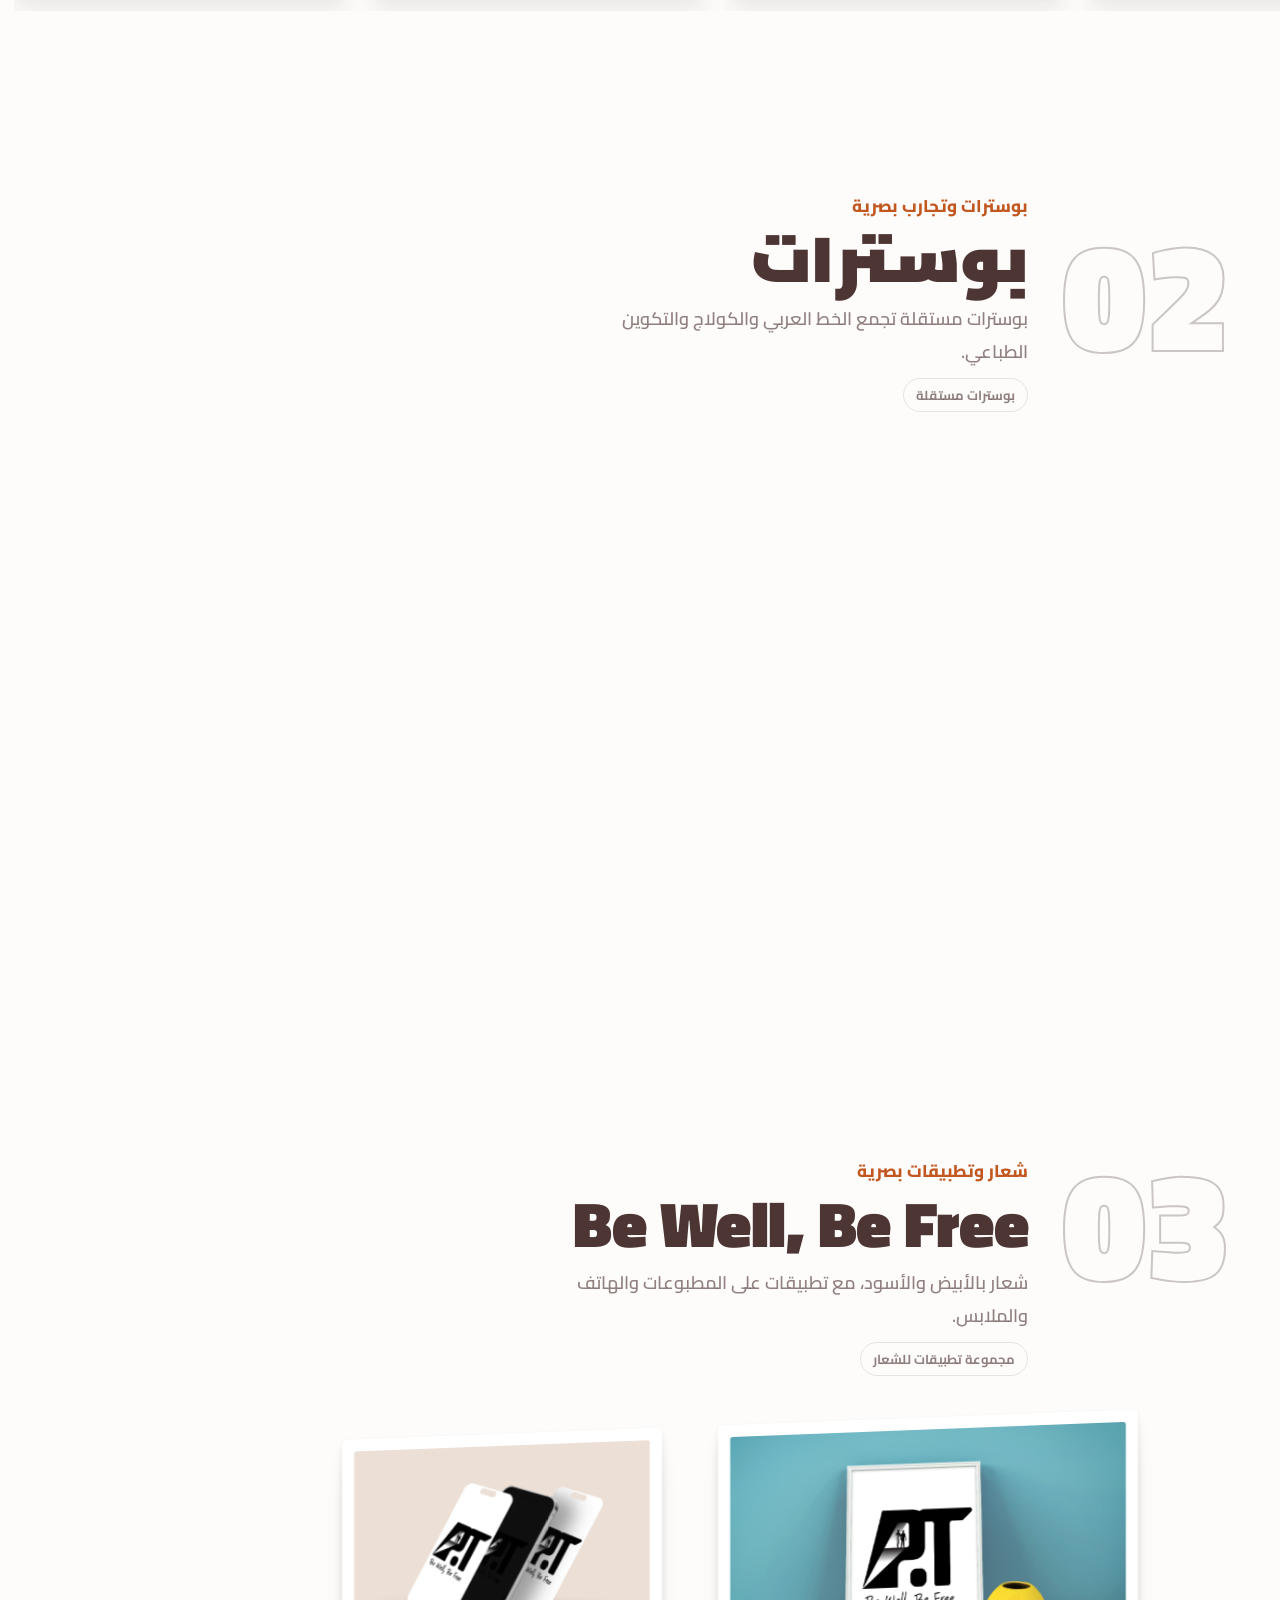
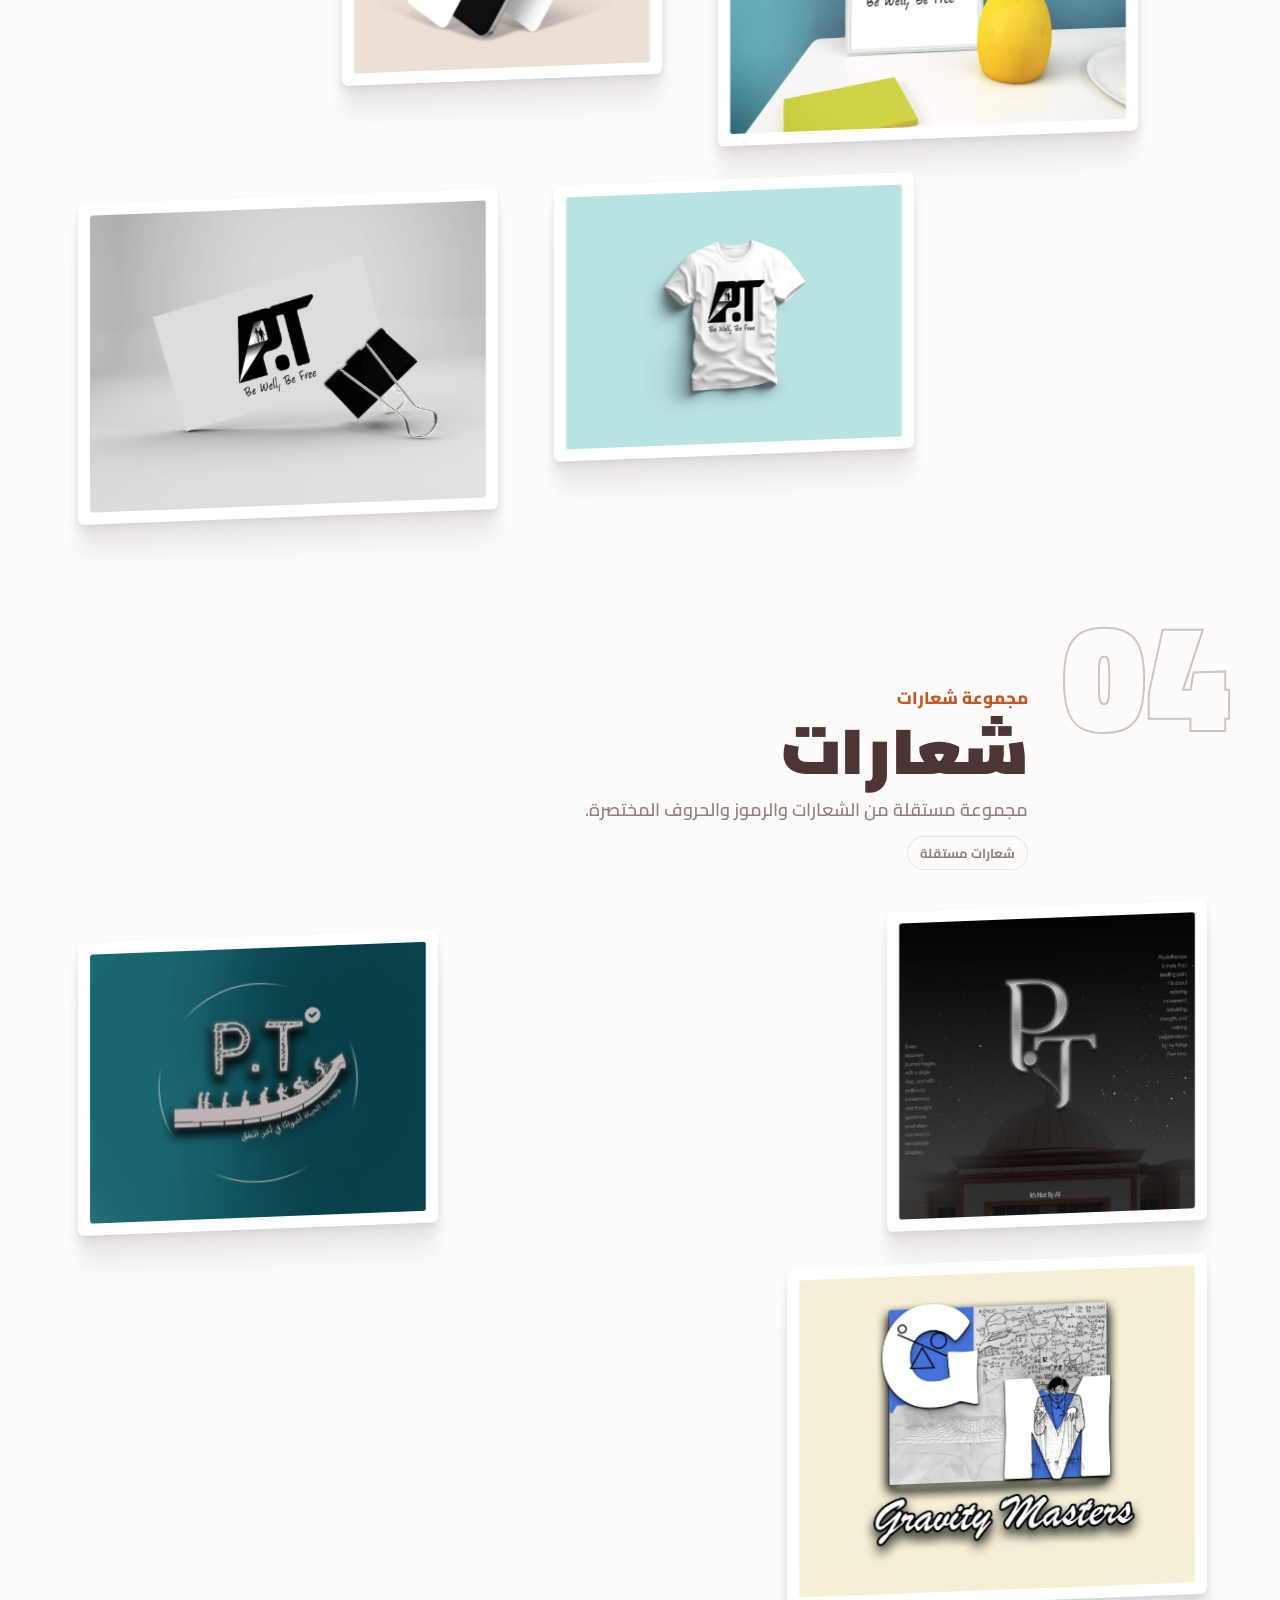
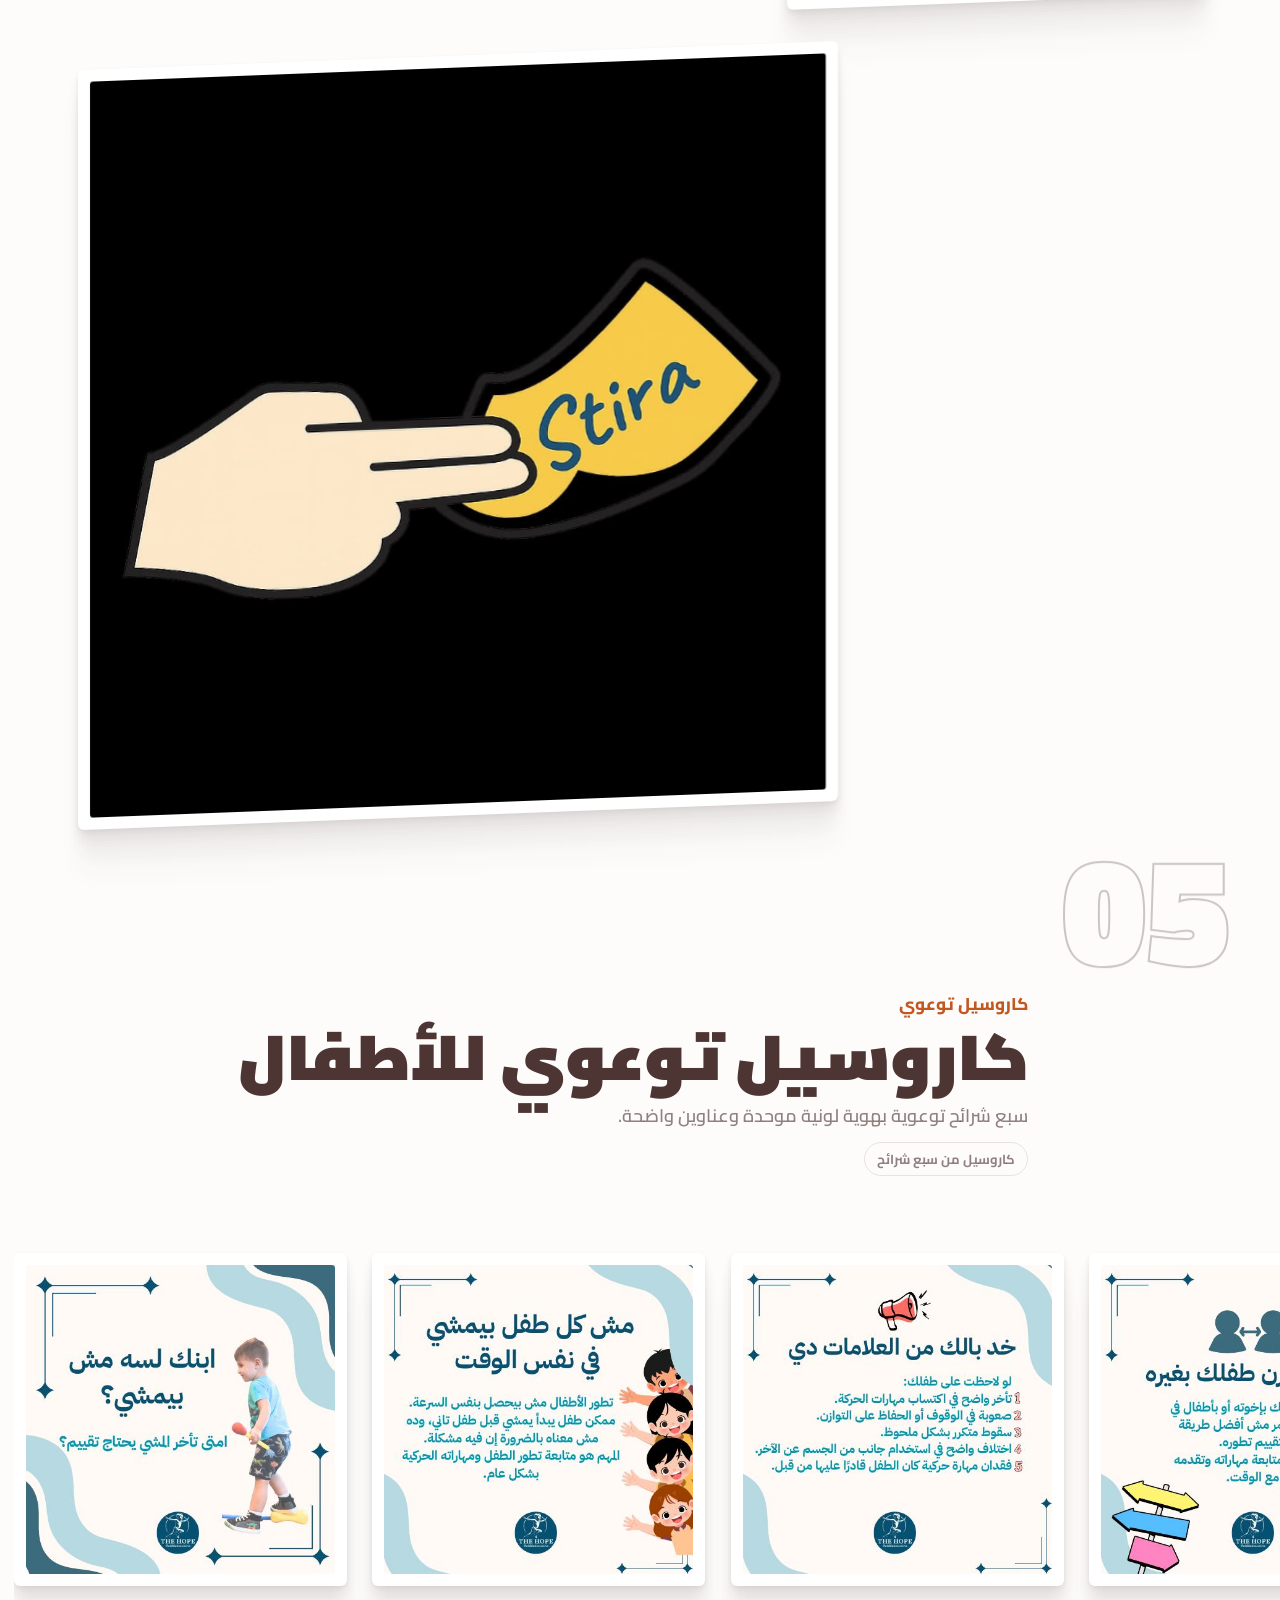
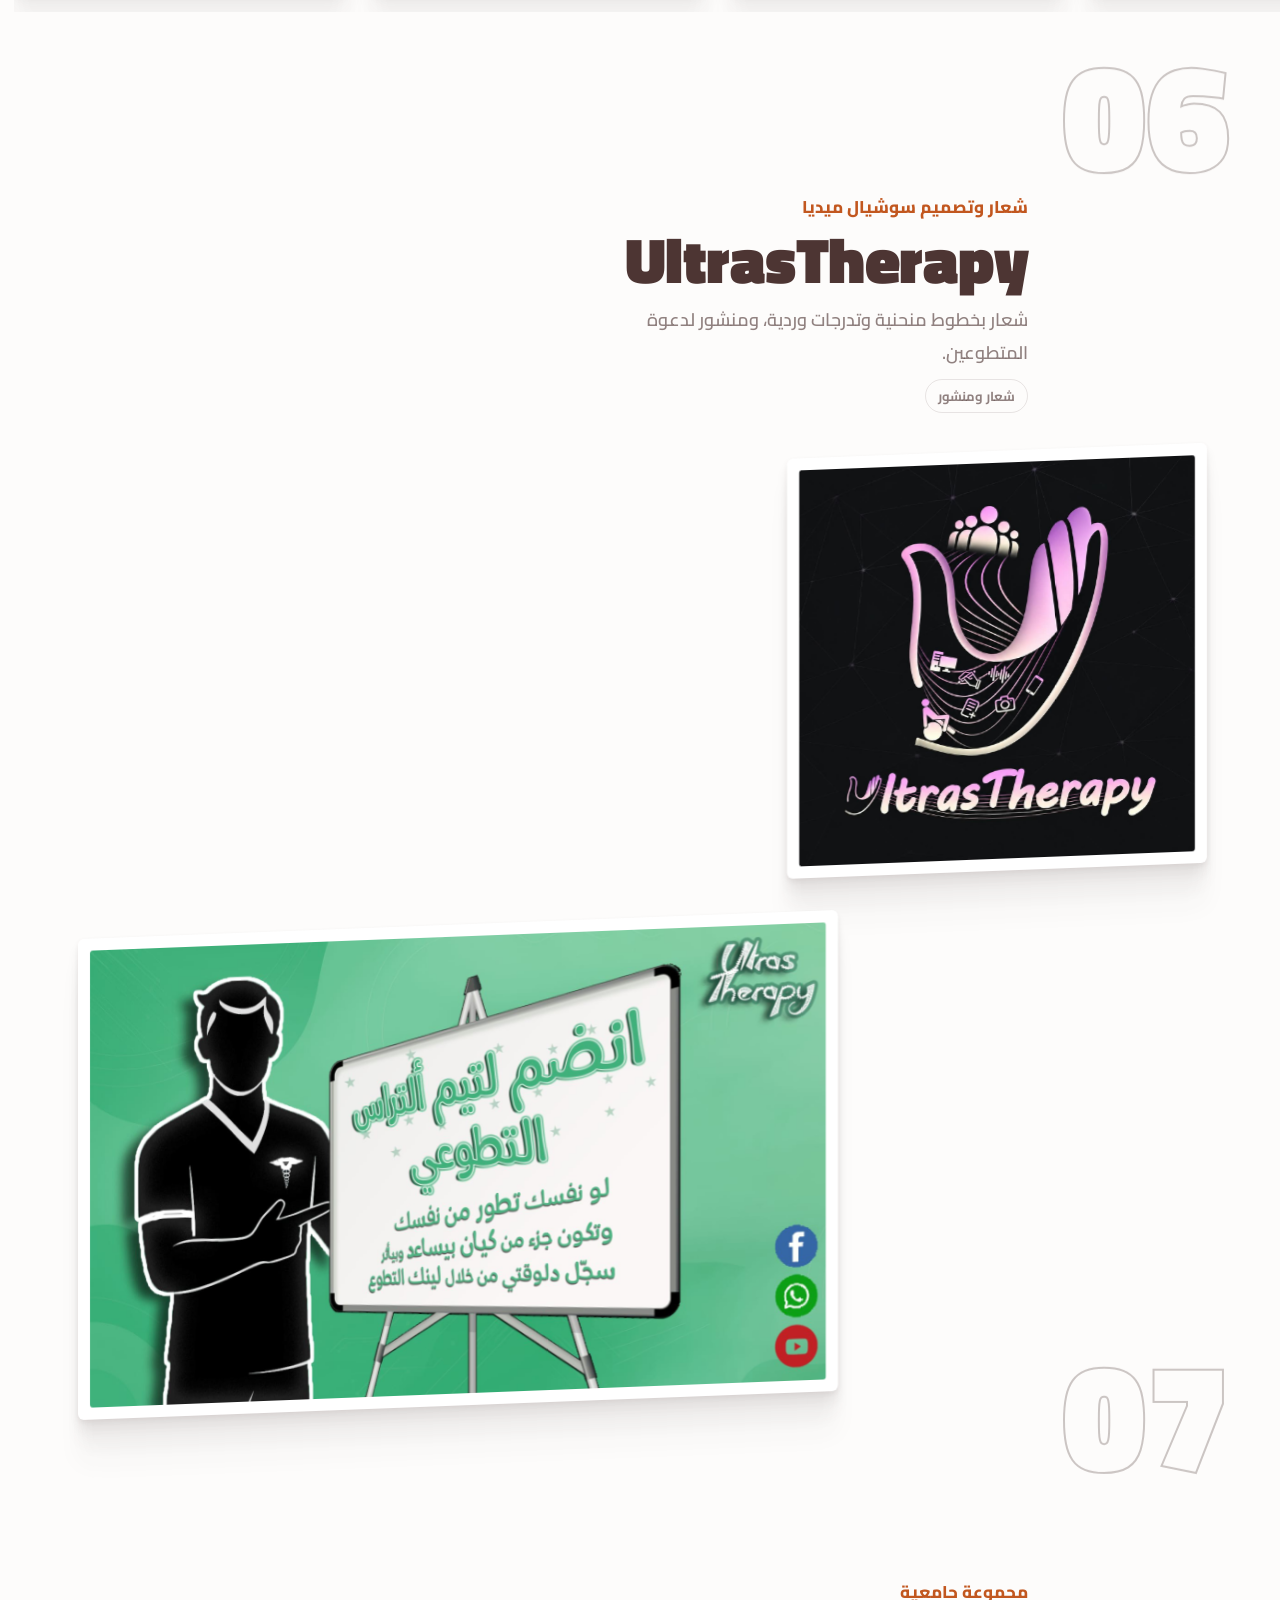
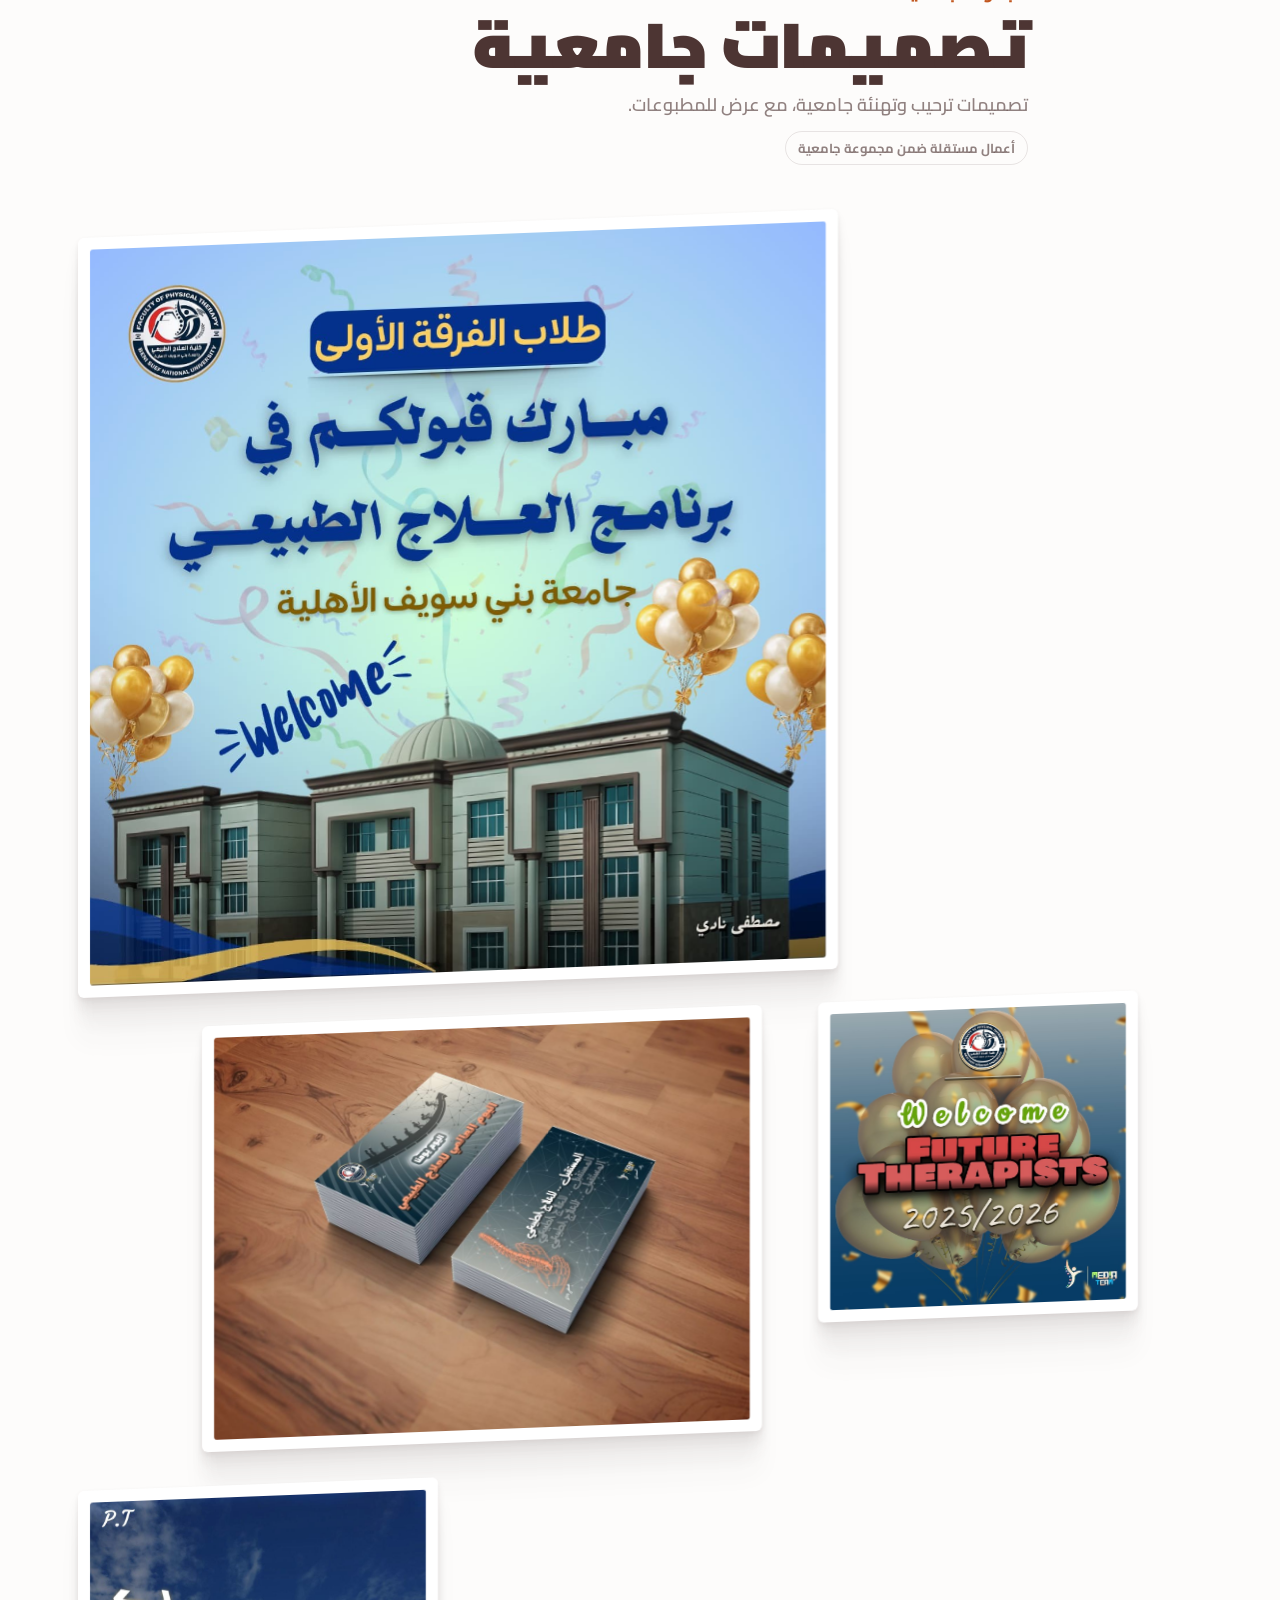
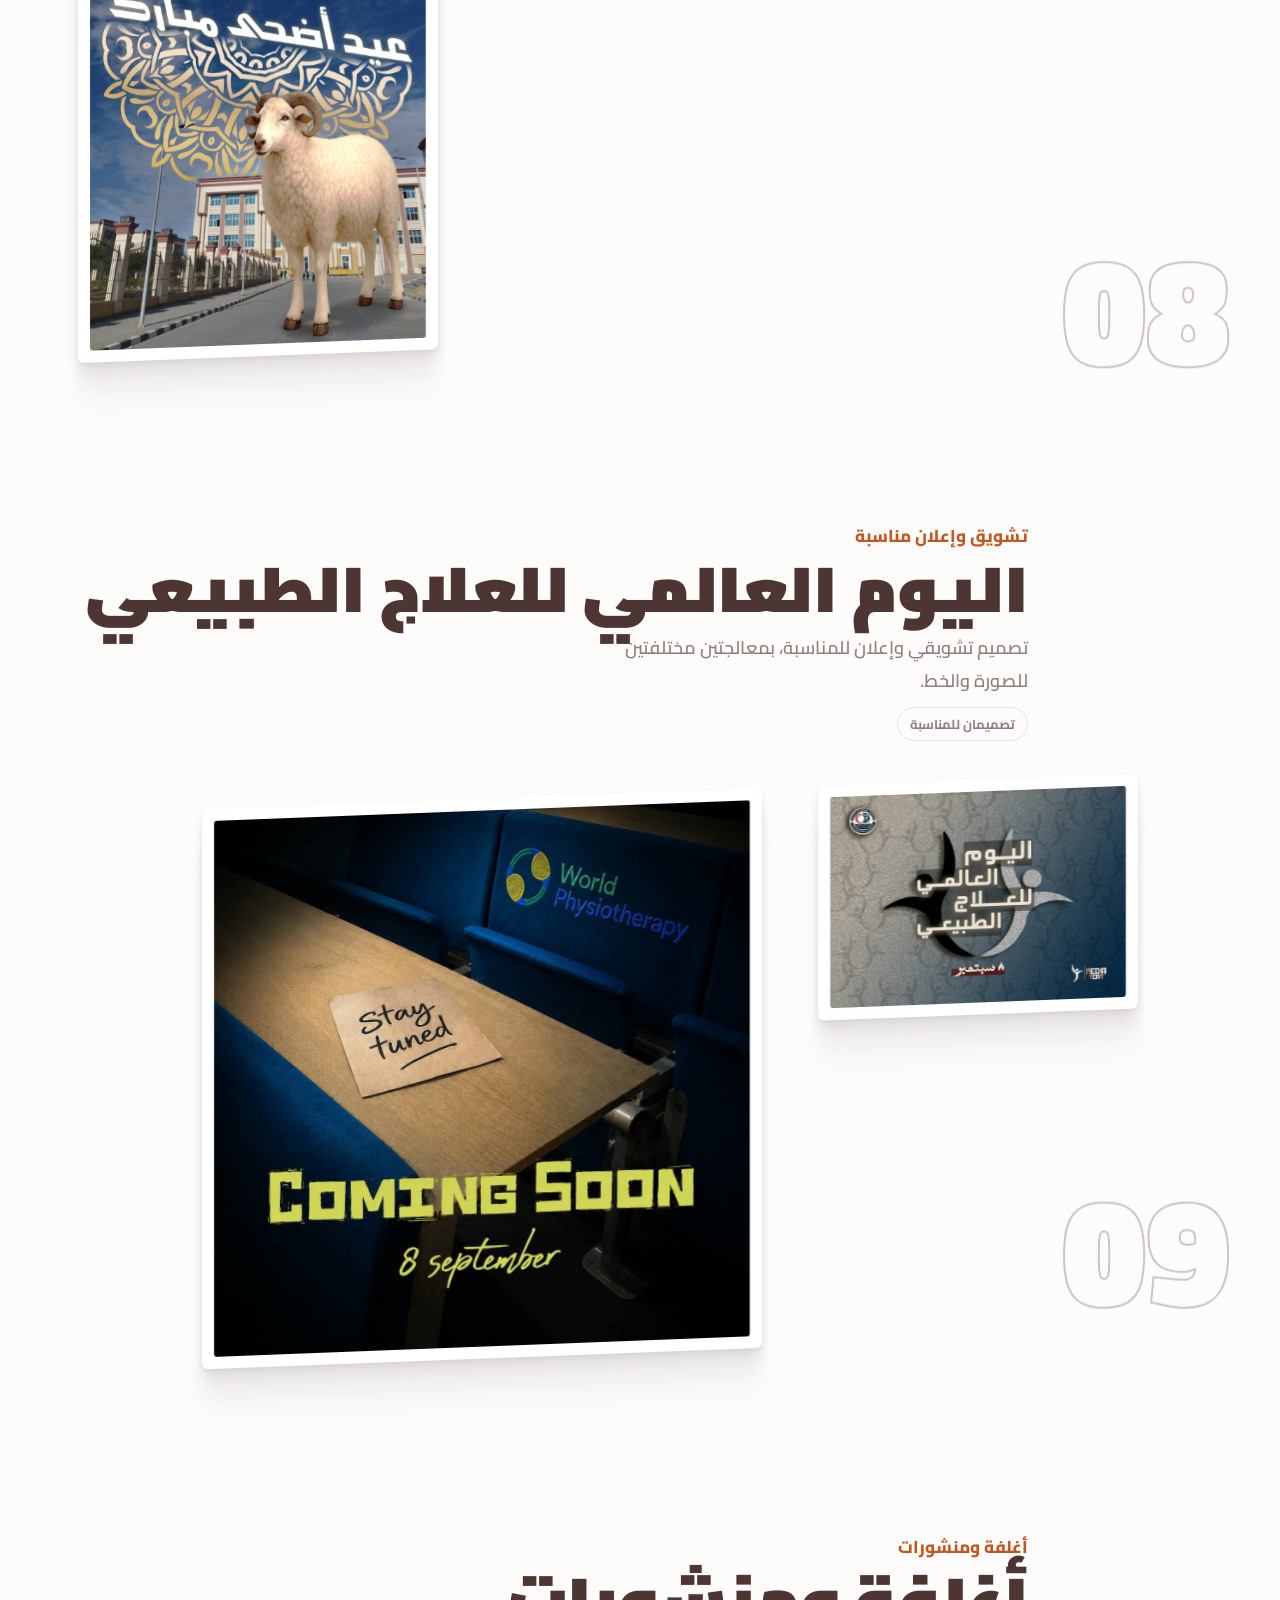
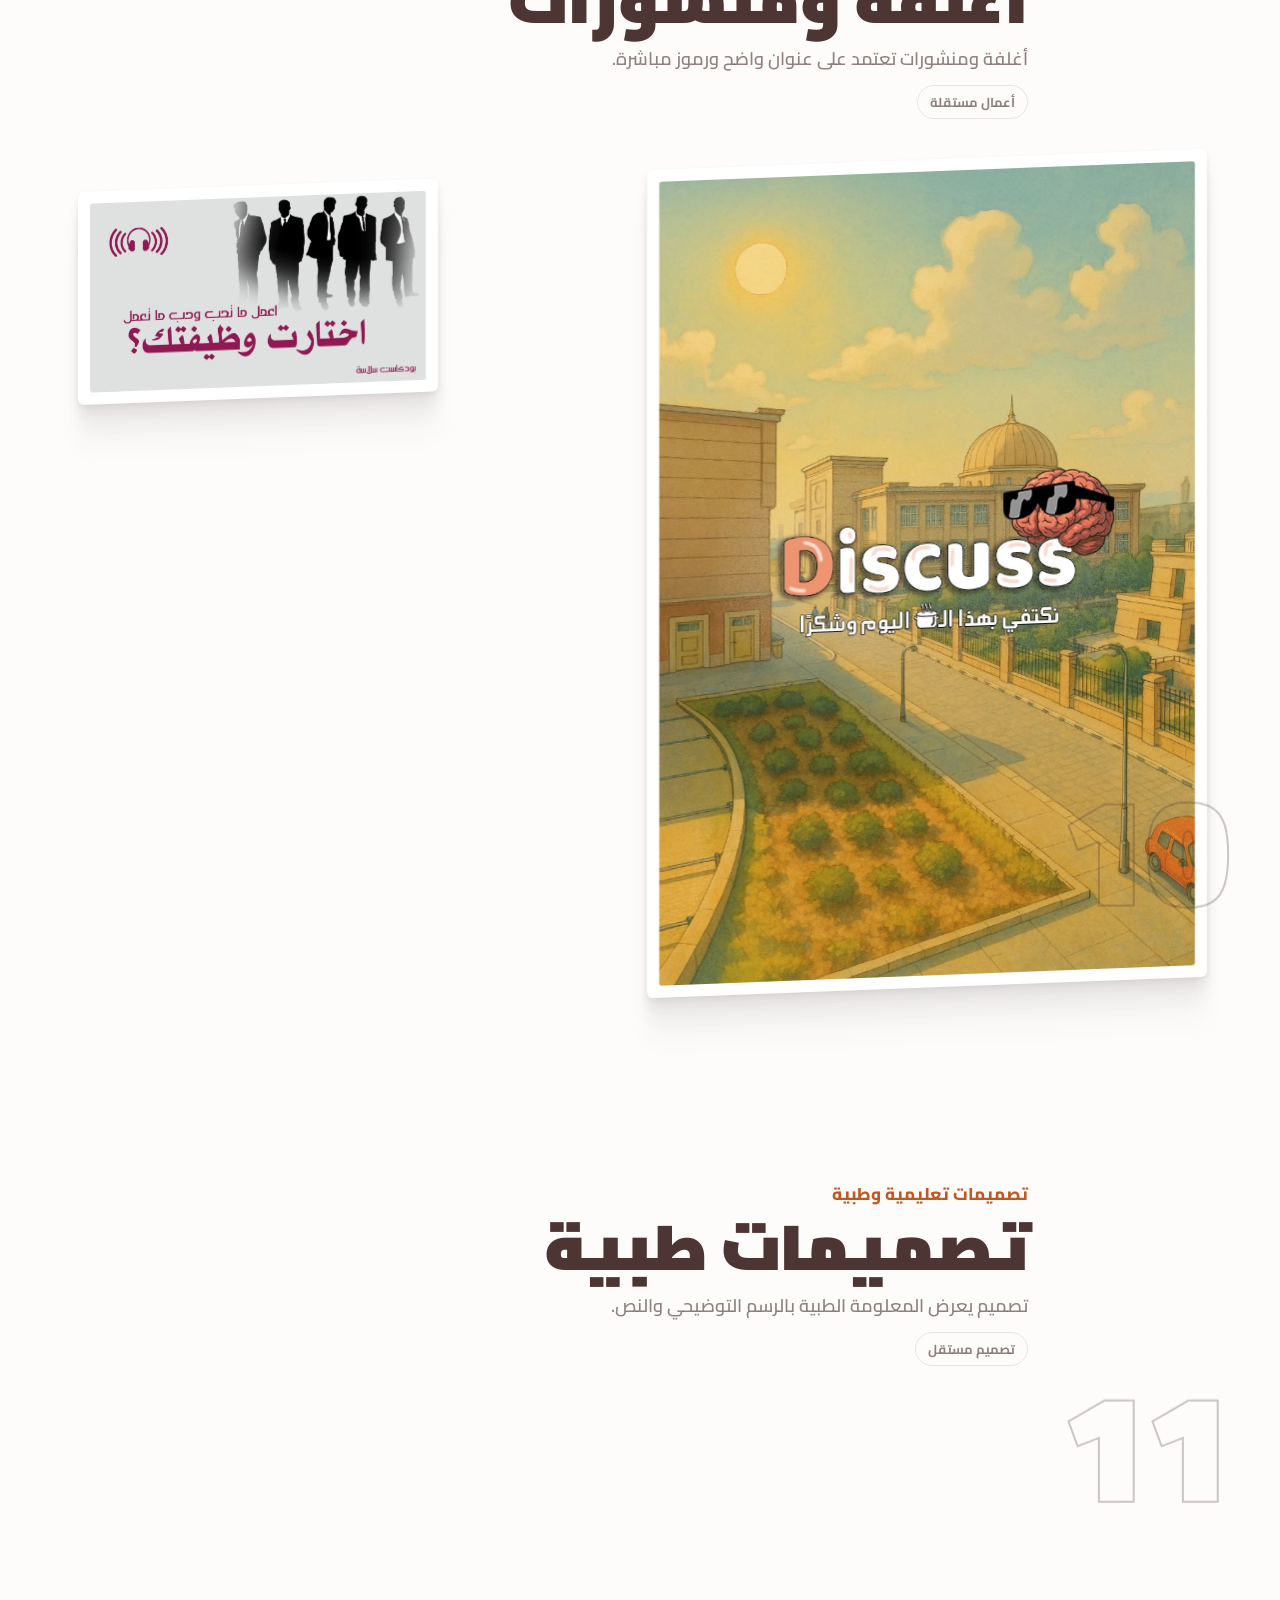
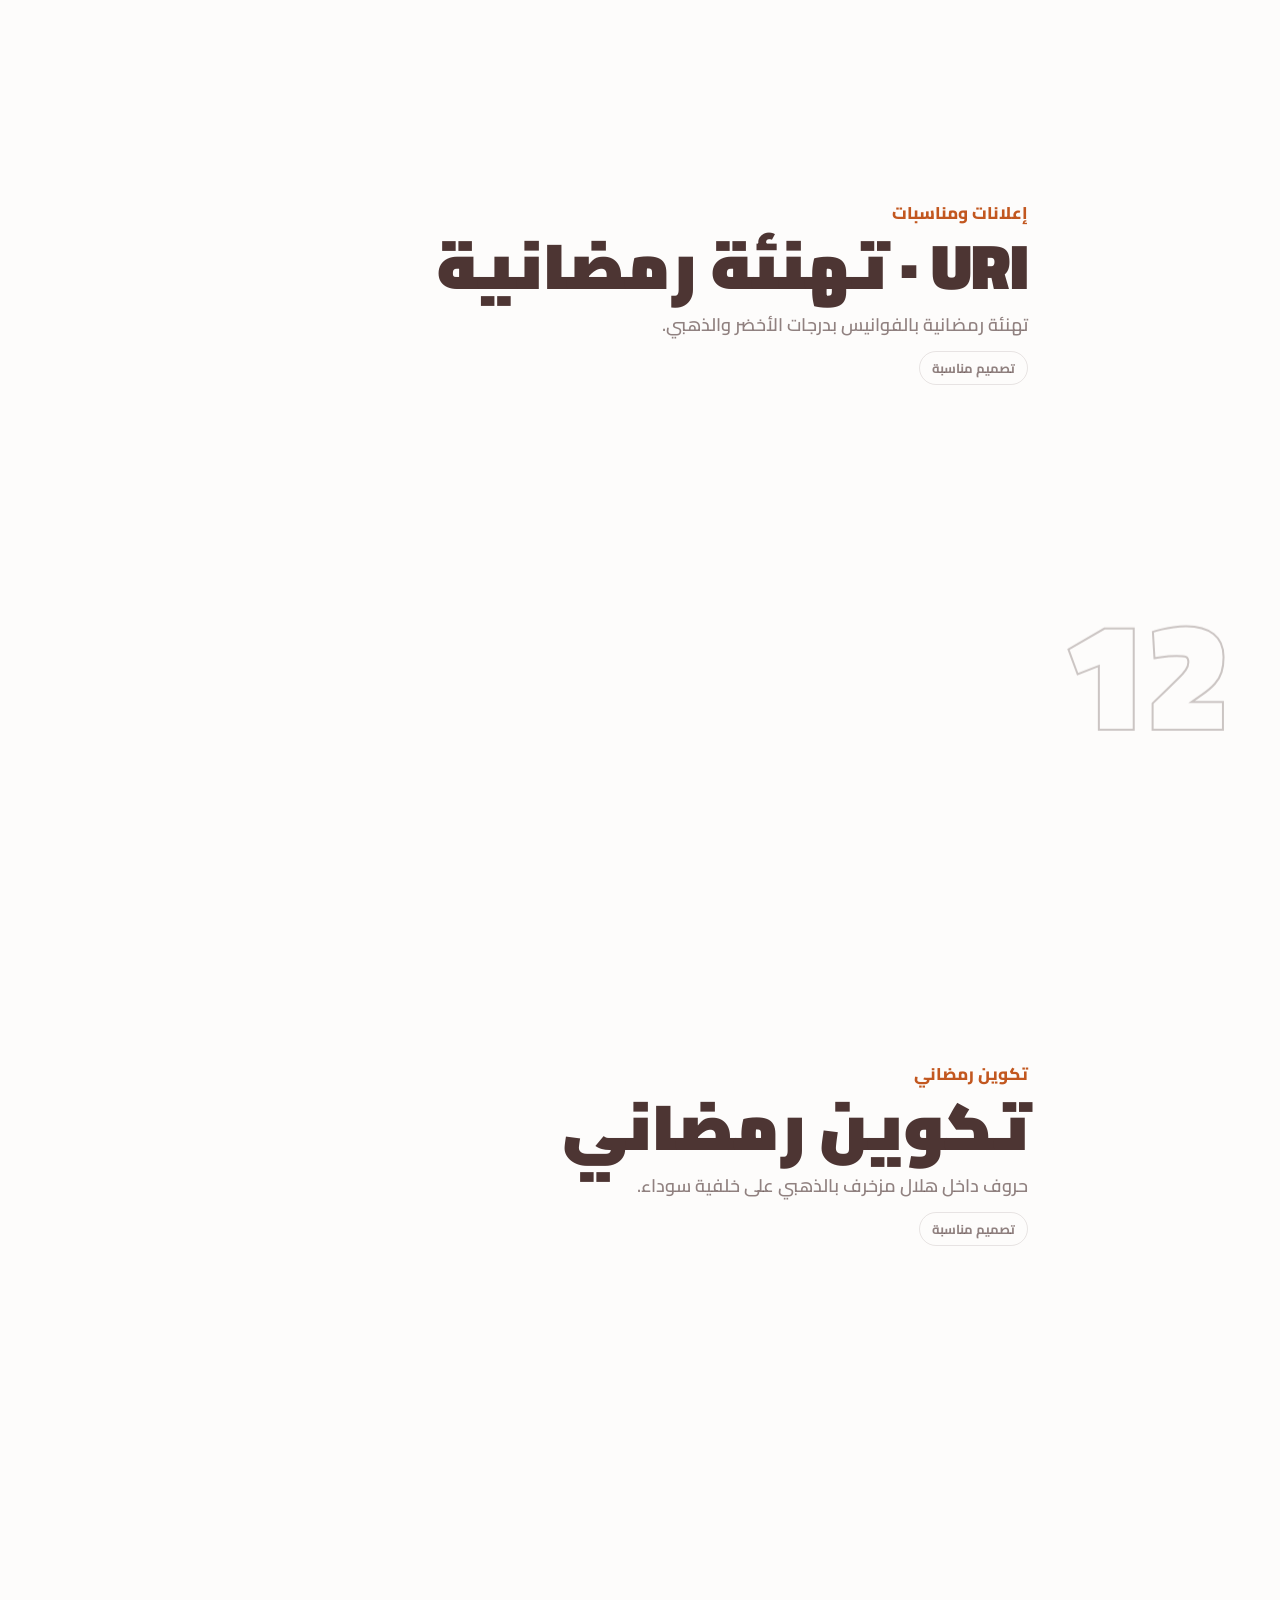
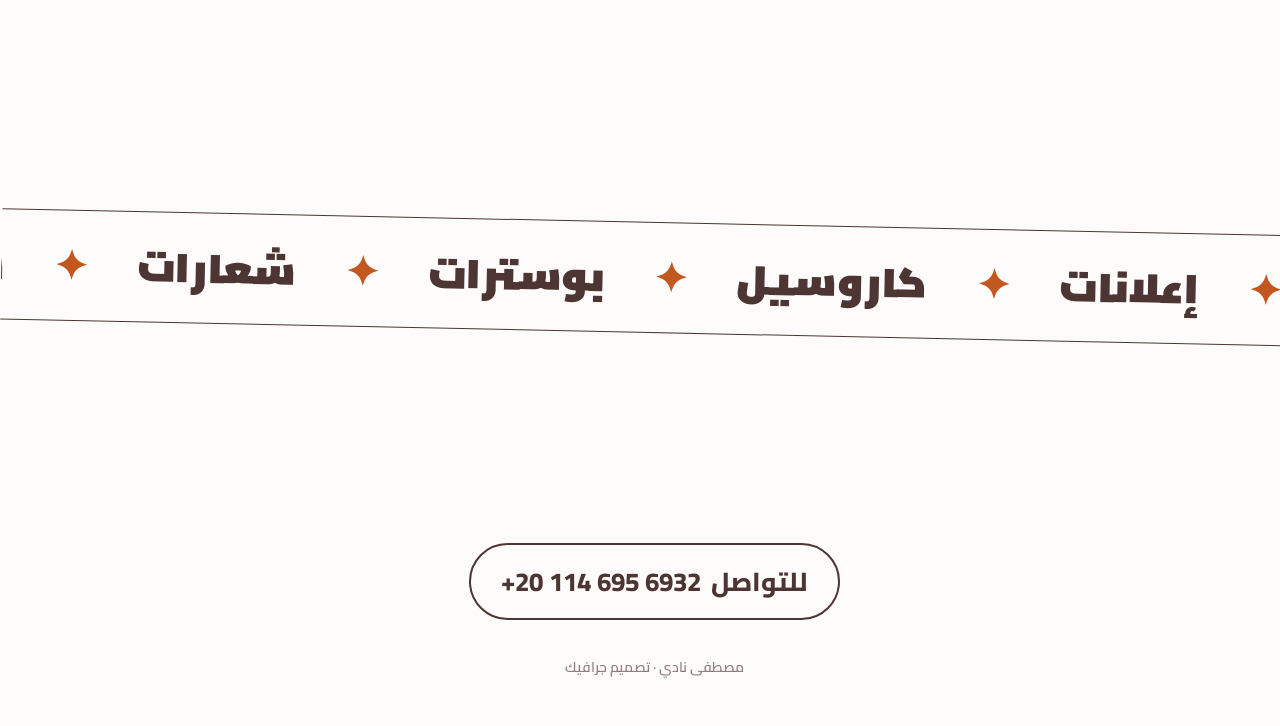
==== commit 7a46adbb: "Fix hero Arabic rendering: solid accent wordmark, clean spacing Updated animation styles and modifie" ====
--- a/index.html
+++ b/index.html
@@ -74,9 +74,9 @@
 .hero-name .w{display:inline-block;opacity:0;transform:translateY(110%) rotate(4deg);
   animation:riseIn 1.1s var(--ease) forwards}
 .hero-name .w:nth-child(1){animation-delay:1s}
-.hero-name .w:nth-child(2){animation-delay:1.12s;color:transparent;-webkit-text-stroke:2.5px var(--ink)}
+.hero-name .w:nth-child(2){animation-delay:1.12s;color:var(--accent)}
 @keyframes riseIn{to{opacity:1;transform:none}}
-.hero-sub{margin-top:38px;font-size:clamp(17px,2.4vw,26px);font-weight:600;color:var(--ink-2);max-width:34ch;
+.hero-sub{margin-top:clamp(60px,7vw,92px);font-size:clamp(17px,2.4vw,26px);font-weight:600;color:var(--ink-2);max-width:34ch;
   opacity:0;transform:translateY(20px);animation:riseIn .9s var(--ease) 1.3s forwards}
 .hero-portrait{position:absolute;left:clamp(18px,6vw,80px);top:50%;width:clamp(150px,24vw,340px);
   border-radius:18px;overflow:hidden;box-shadow:var(--shadow-2);border:8px solid var(--frame);
@@ -209,9 +209,7 @@
     <defs><path id="circ" d="M60,60 m-46,0 a46,46 0 1,1 92,0 a46,46 0 1,1 -92,0"/></defs>
     <circle cx="60" cy="60" r="60" fill="var(--accent)"/>
     <circle cx="60" cy="60" r="30" fill="none" stroke="#fdfcfb" stroke-width="1.4" stroke-dasharray="3 5"/>
-    <text font-size="13.5" font-weight="800" fill="#fdfcfb" font-family="PortfolioCairo,sans-serif">
-      <textPath href="#circ">هوية بصرية • شعارات • سوشيال ميديا •</textPath>
-    </text>
+    <text x="60" y="71" text-anchor="middle" font-size="34" font-weight="900" fill="#fdfcfb" font-family="PortfolioCairo,sans-serif">✦</text>
   </svg>
   <div class="scroll-hint">
     <span>اسكرول</span>
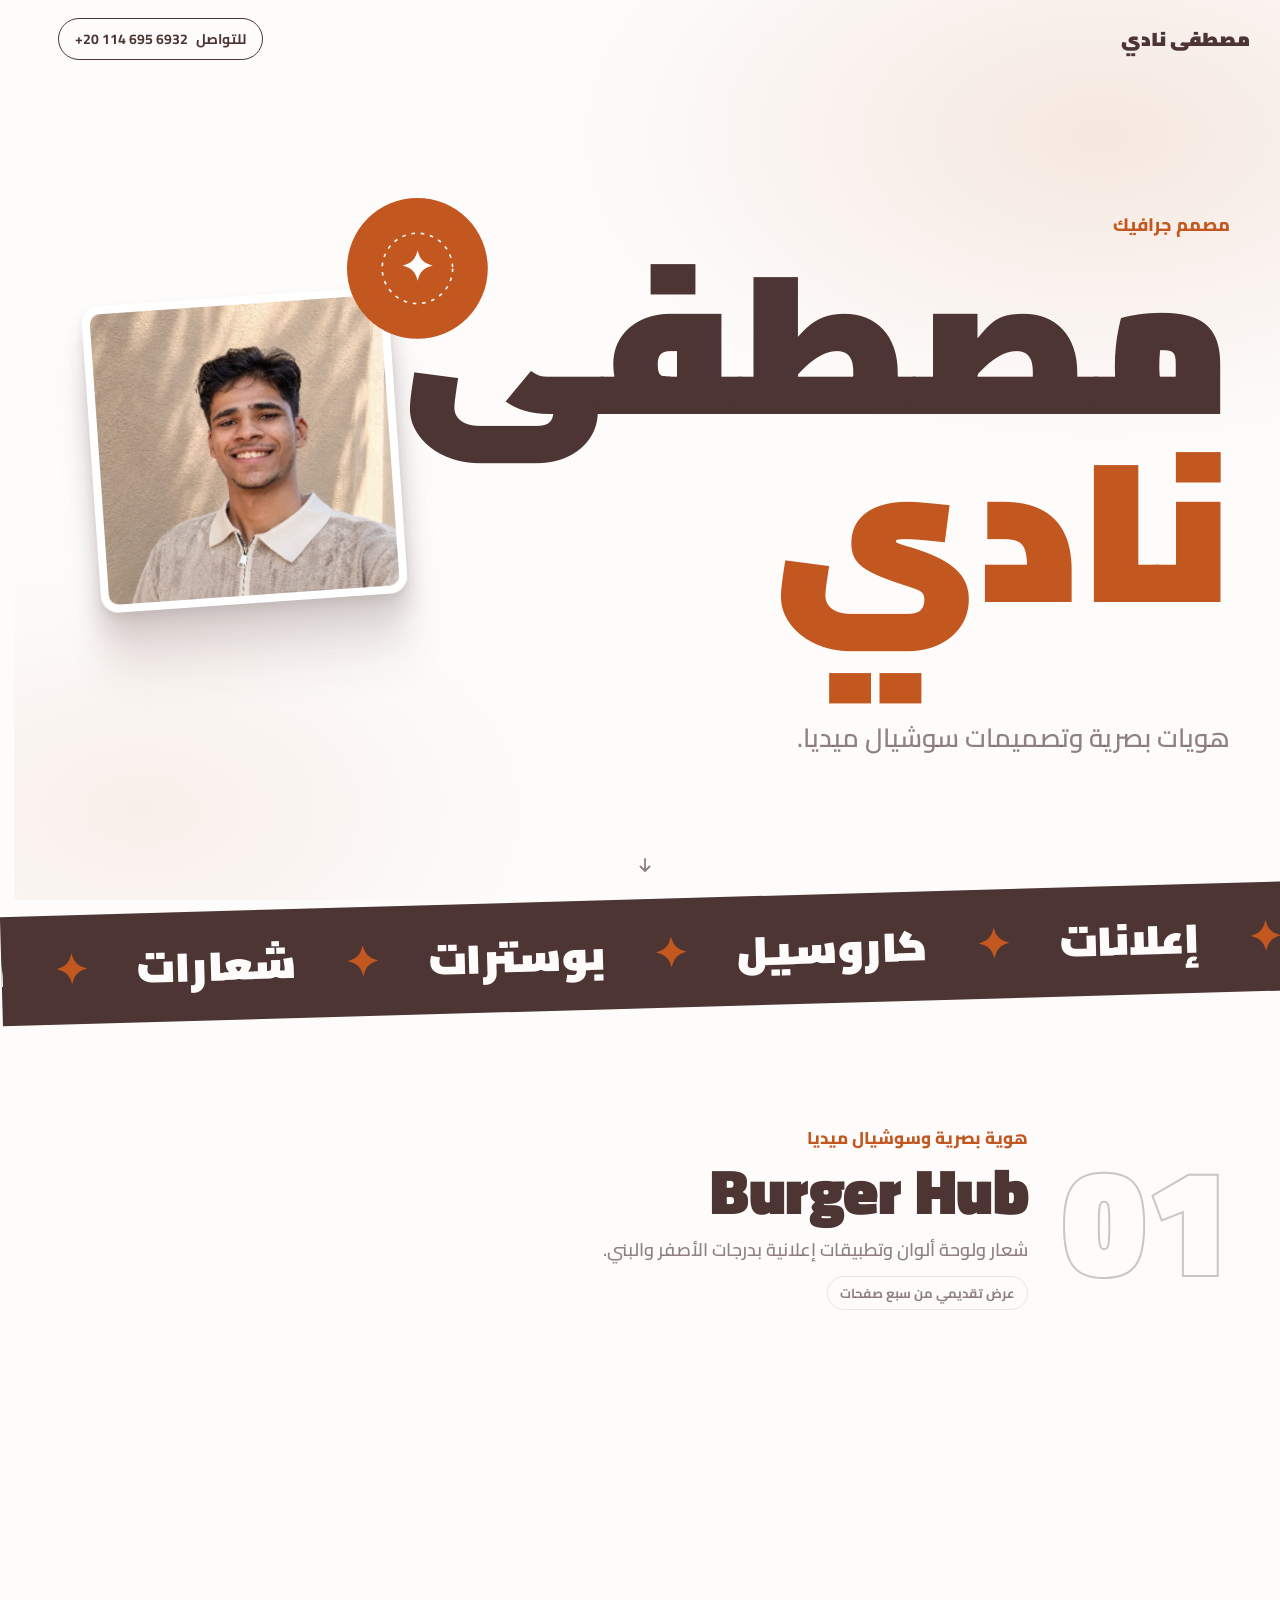
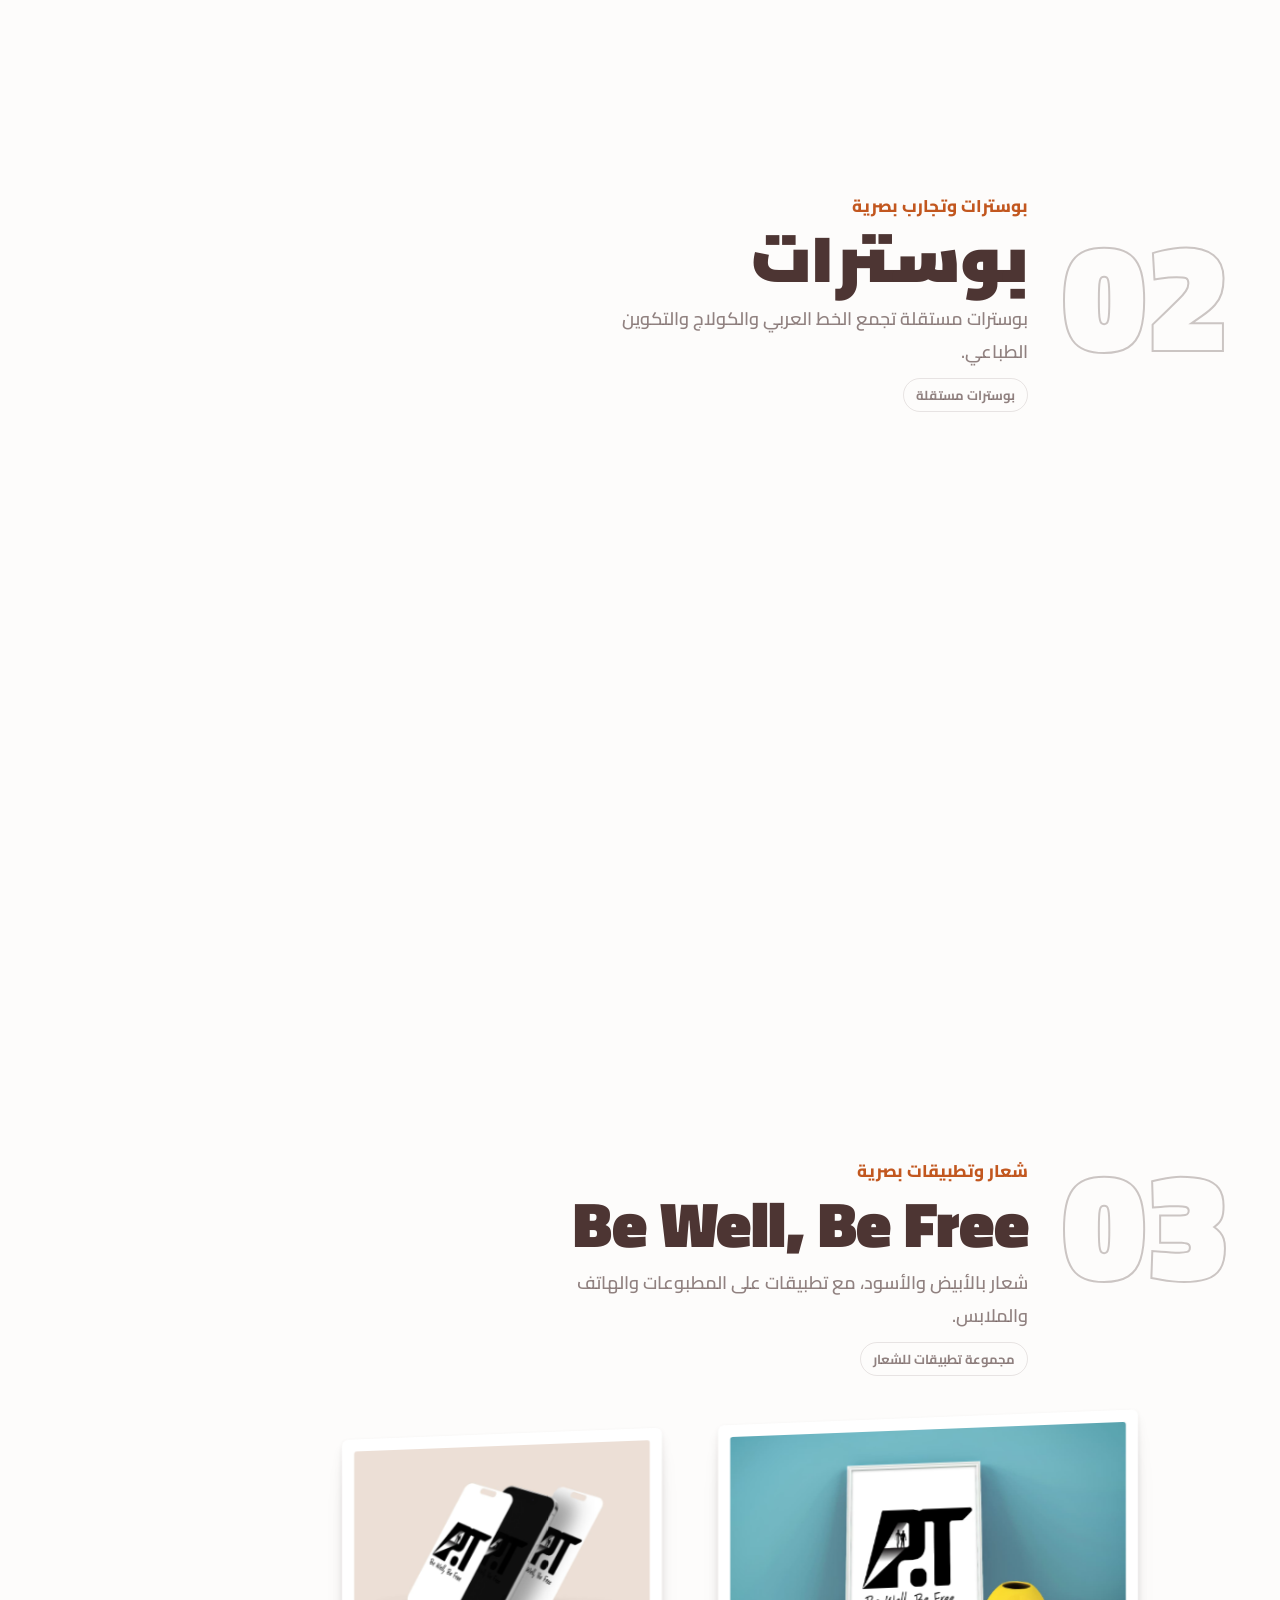
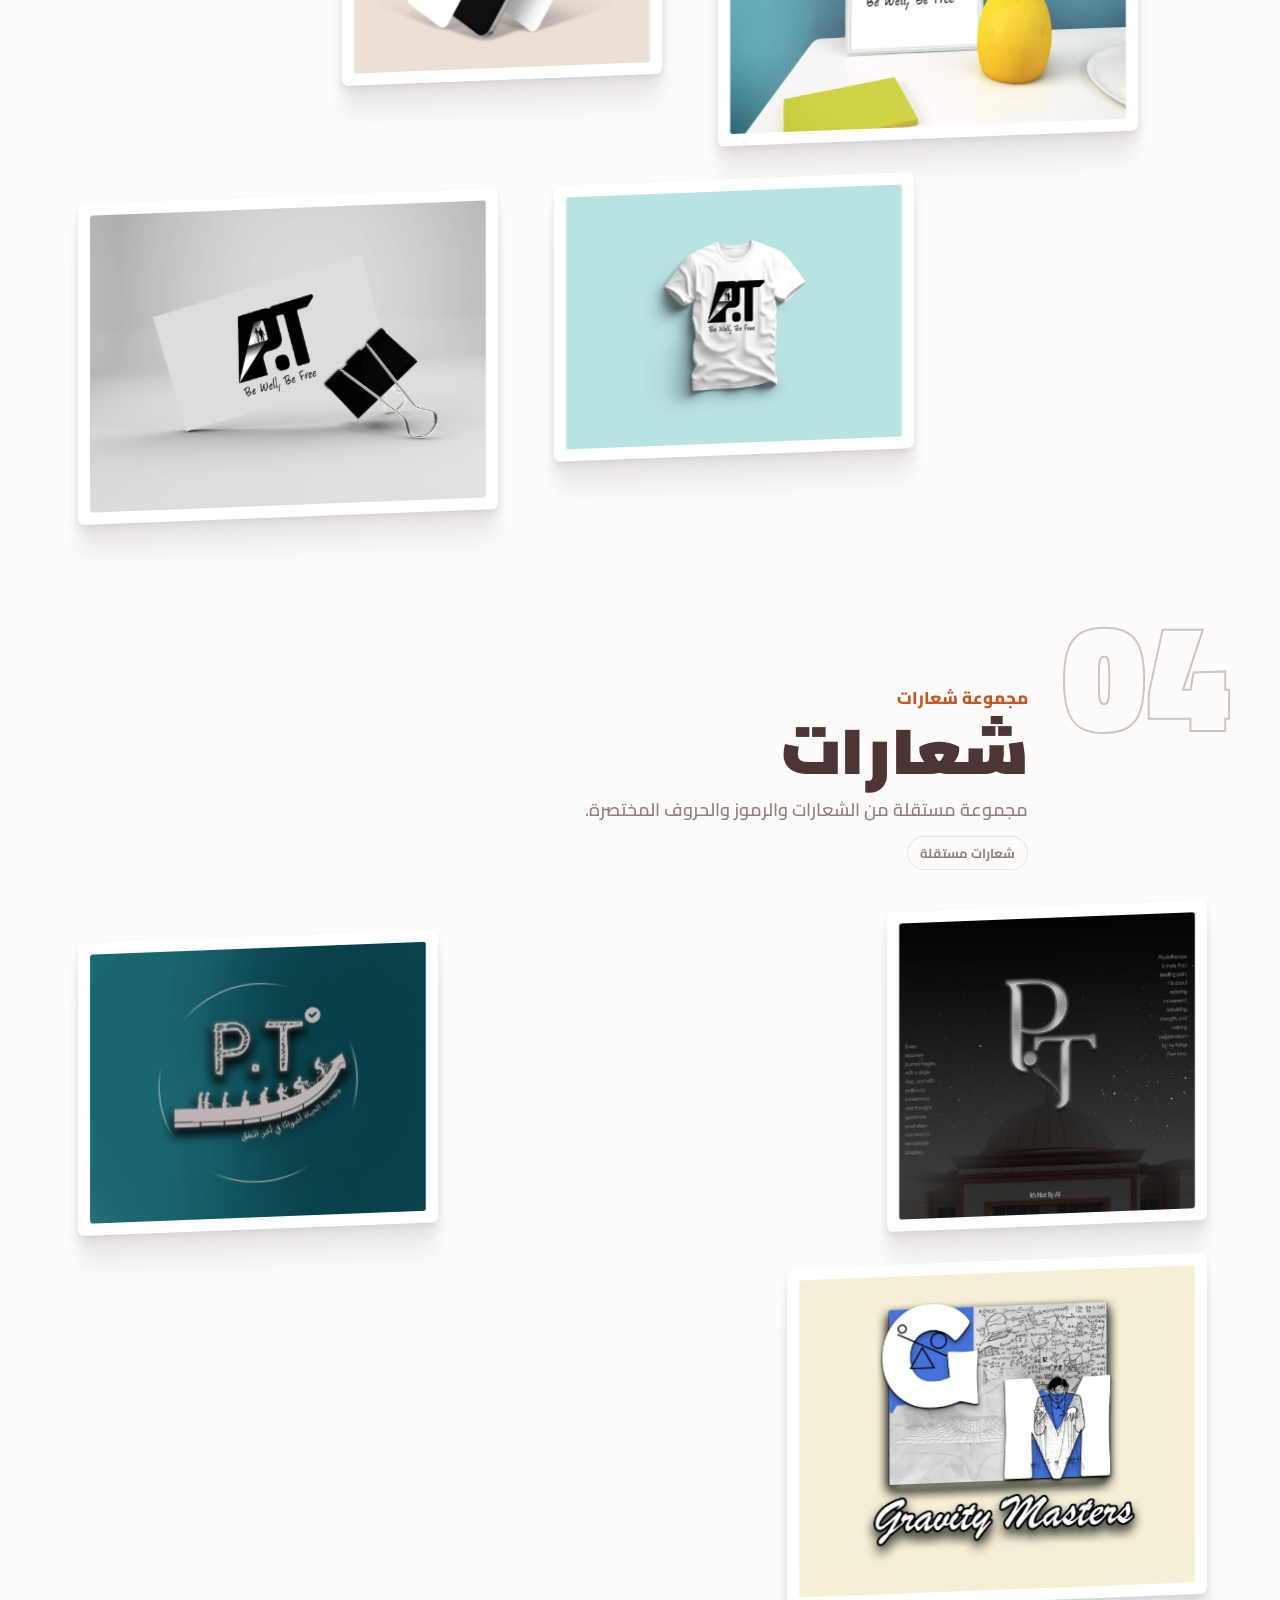
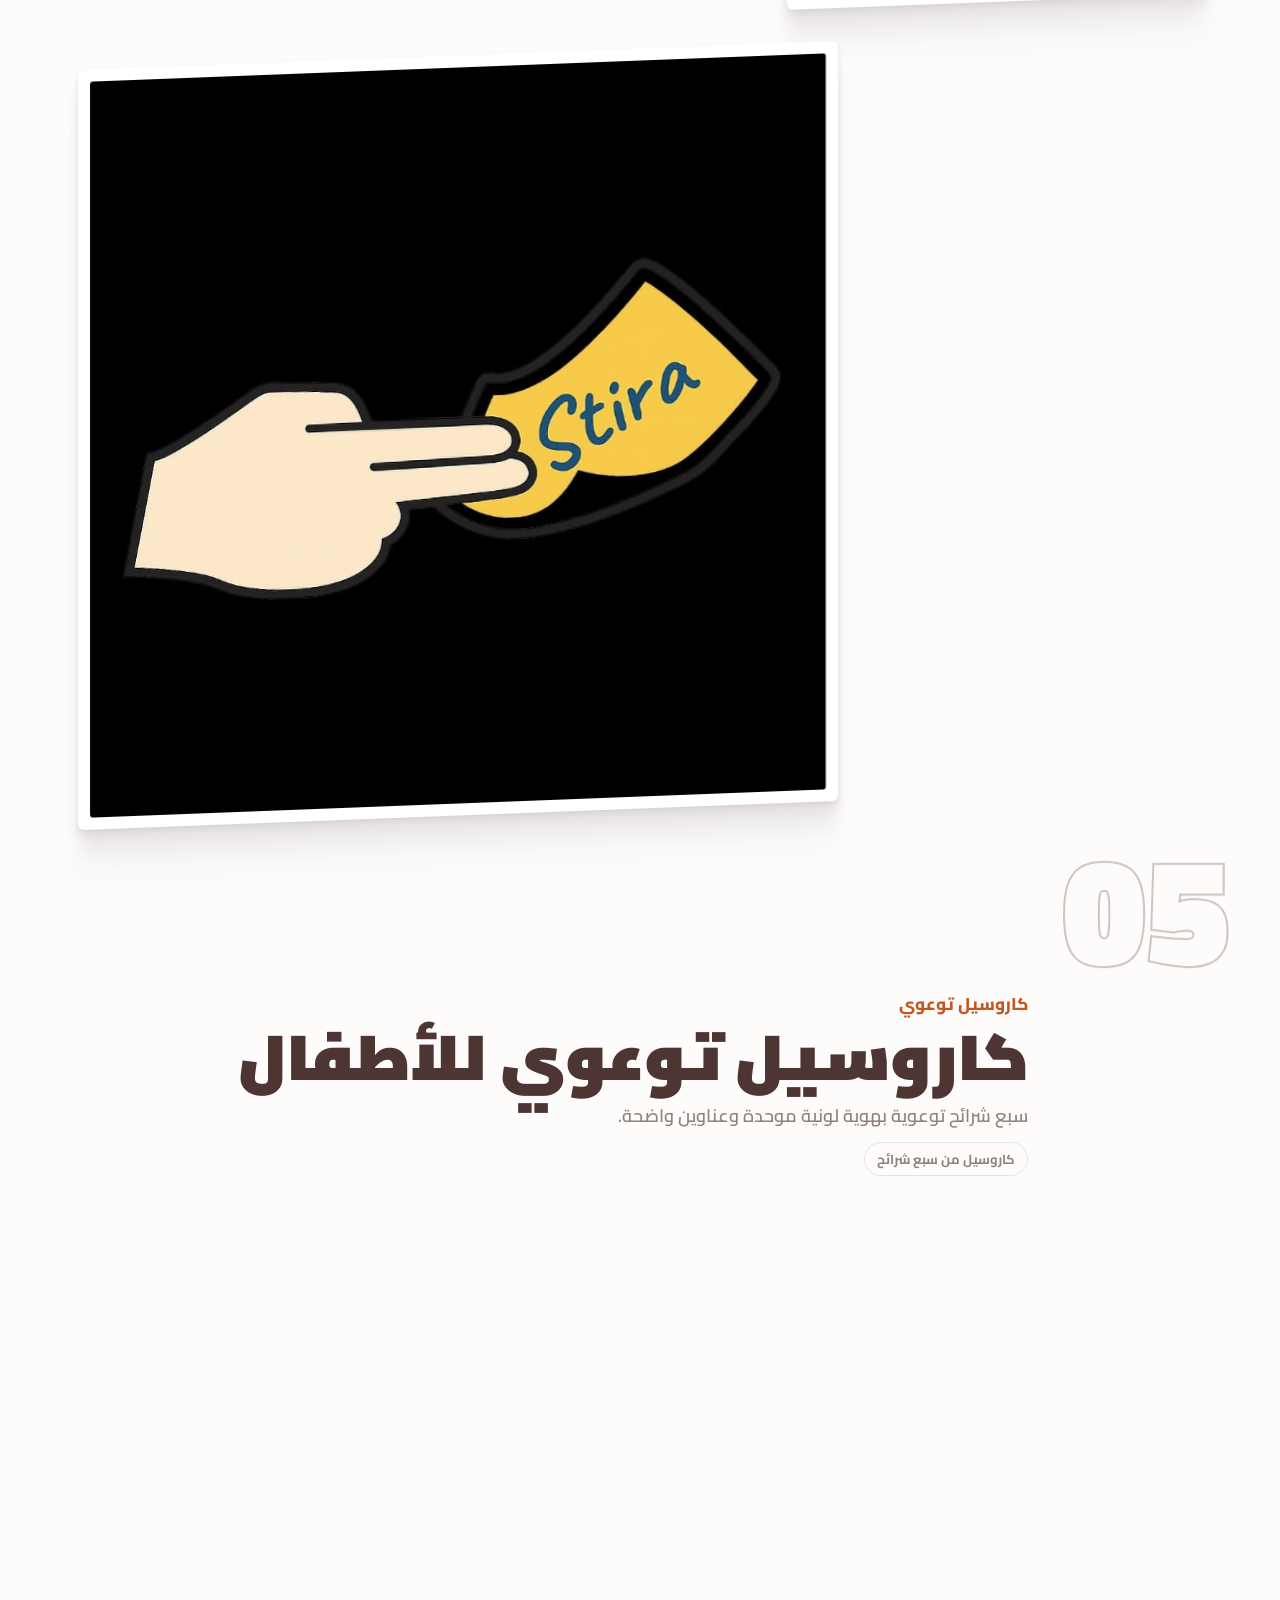
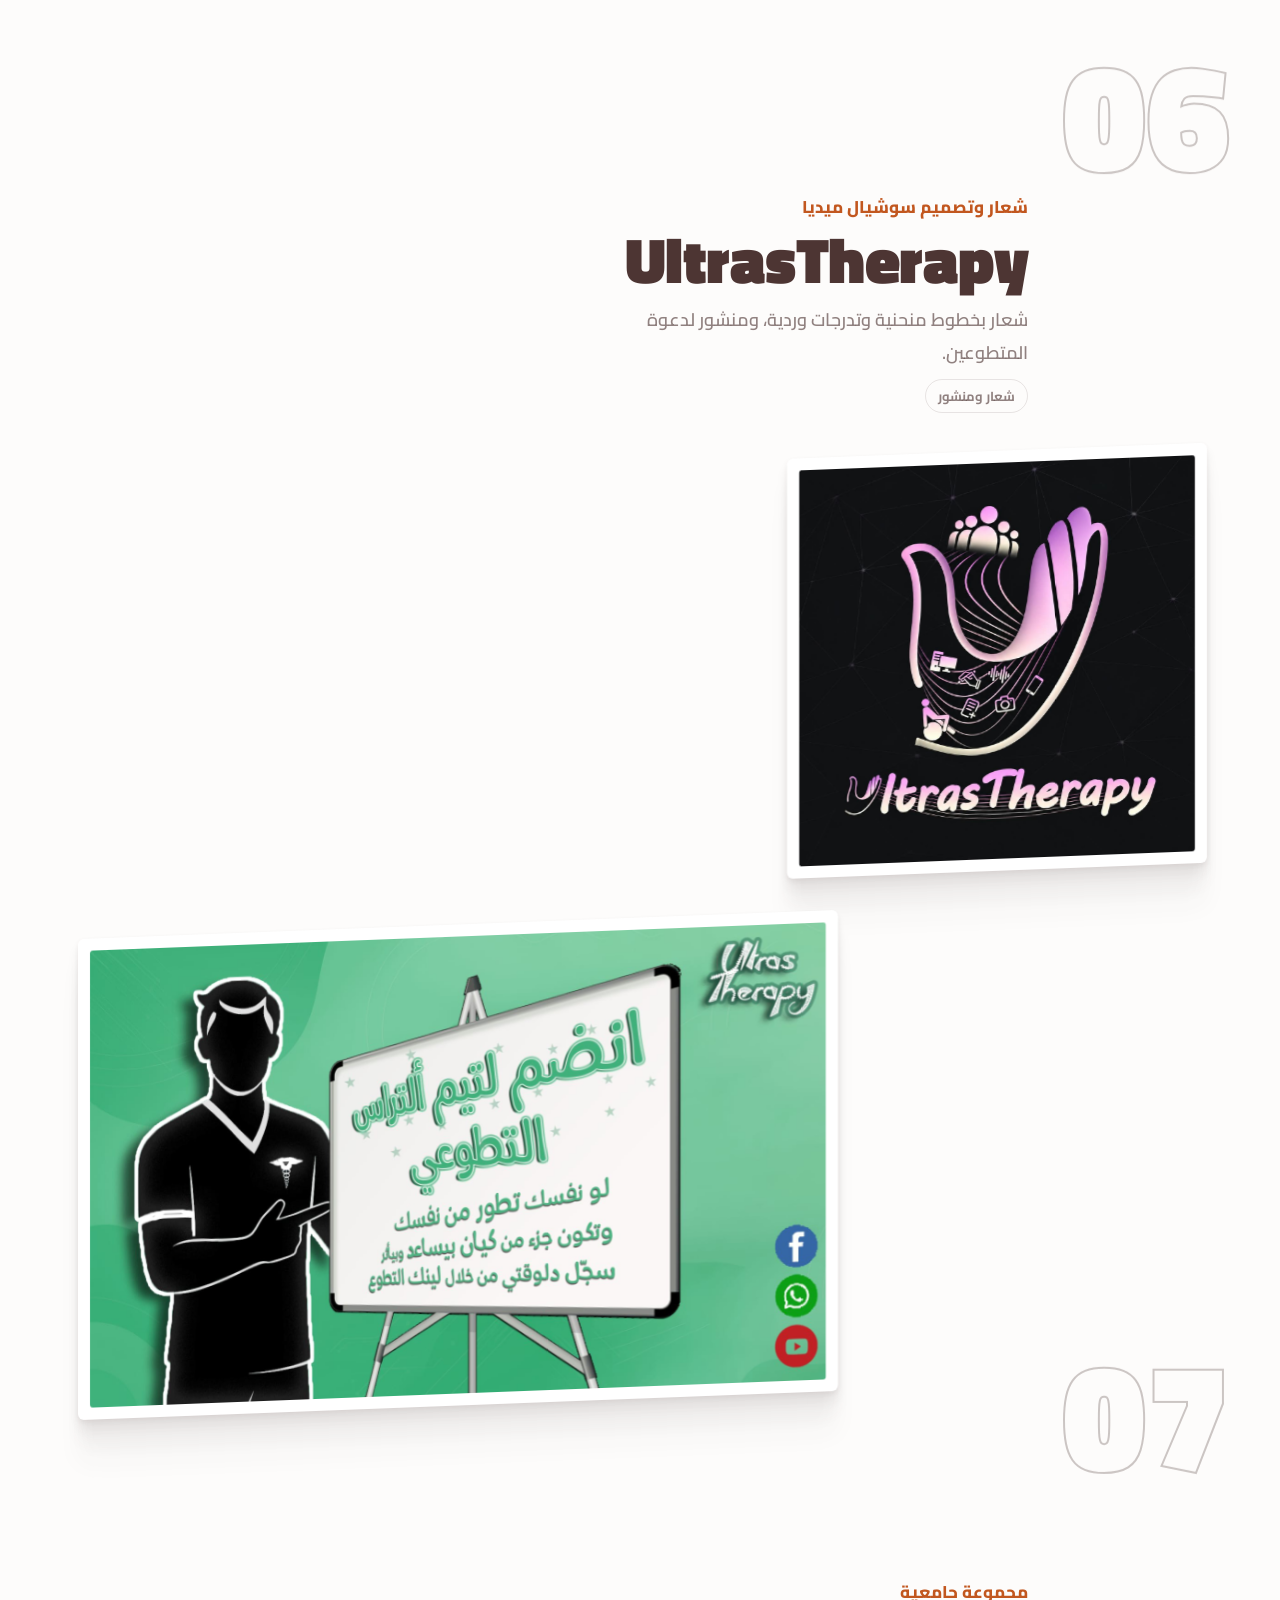
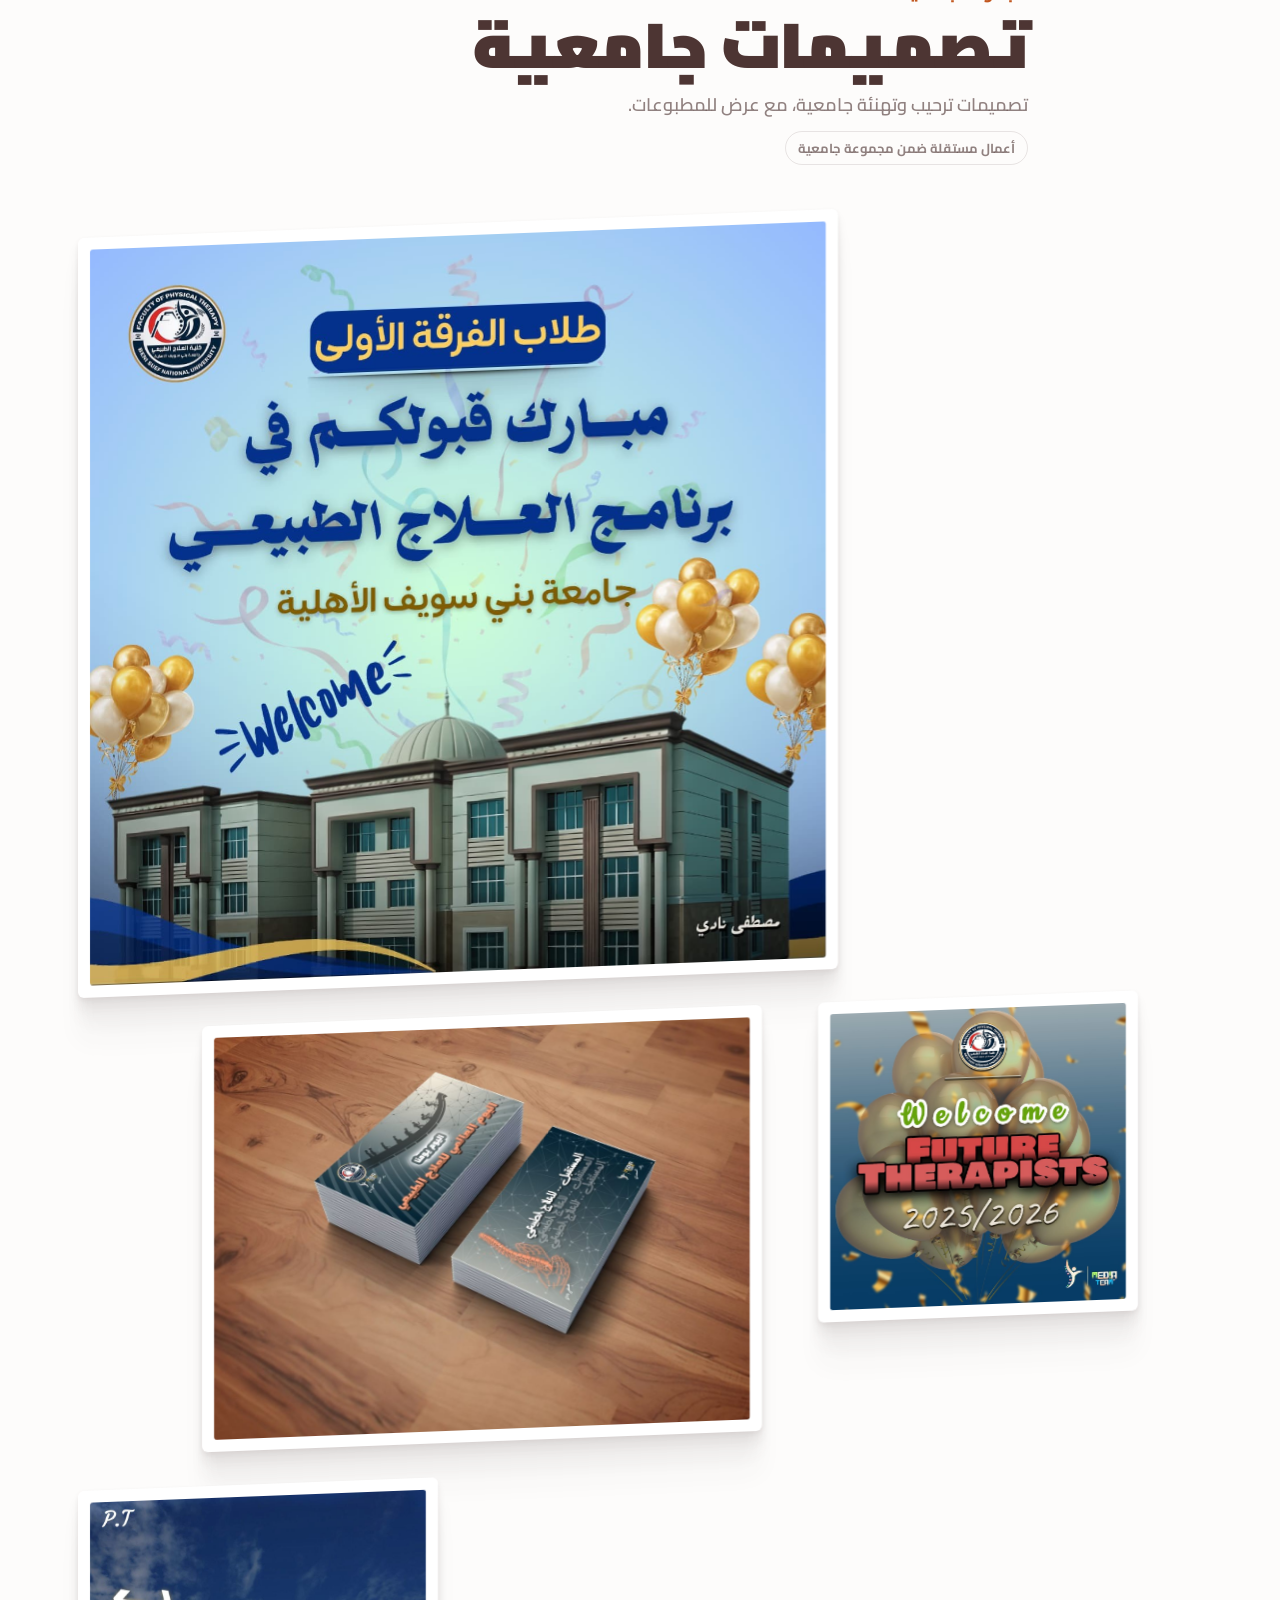
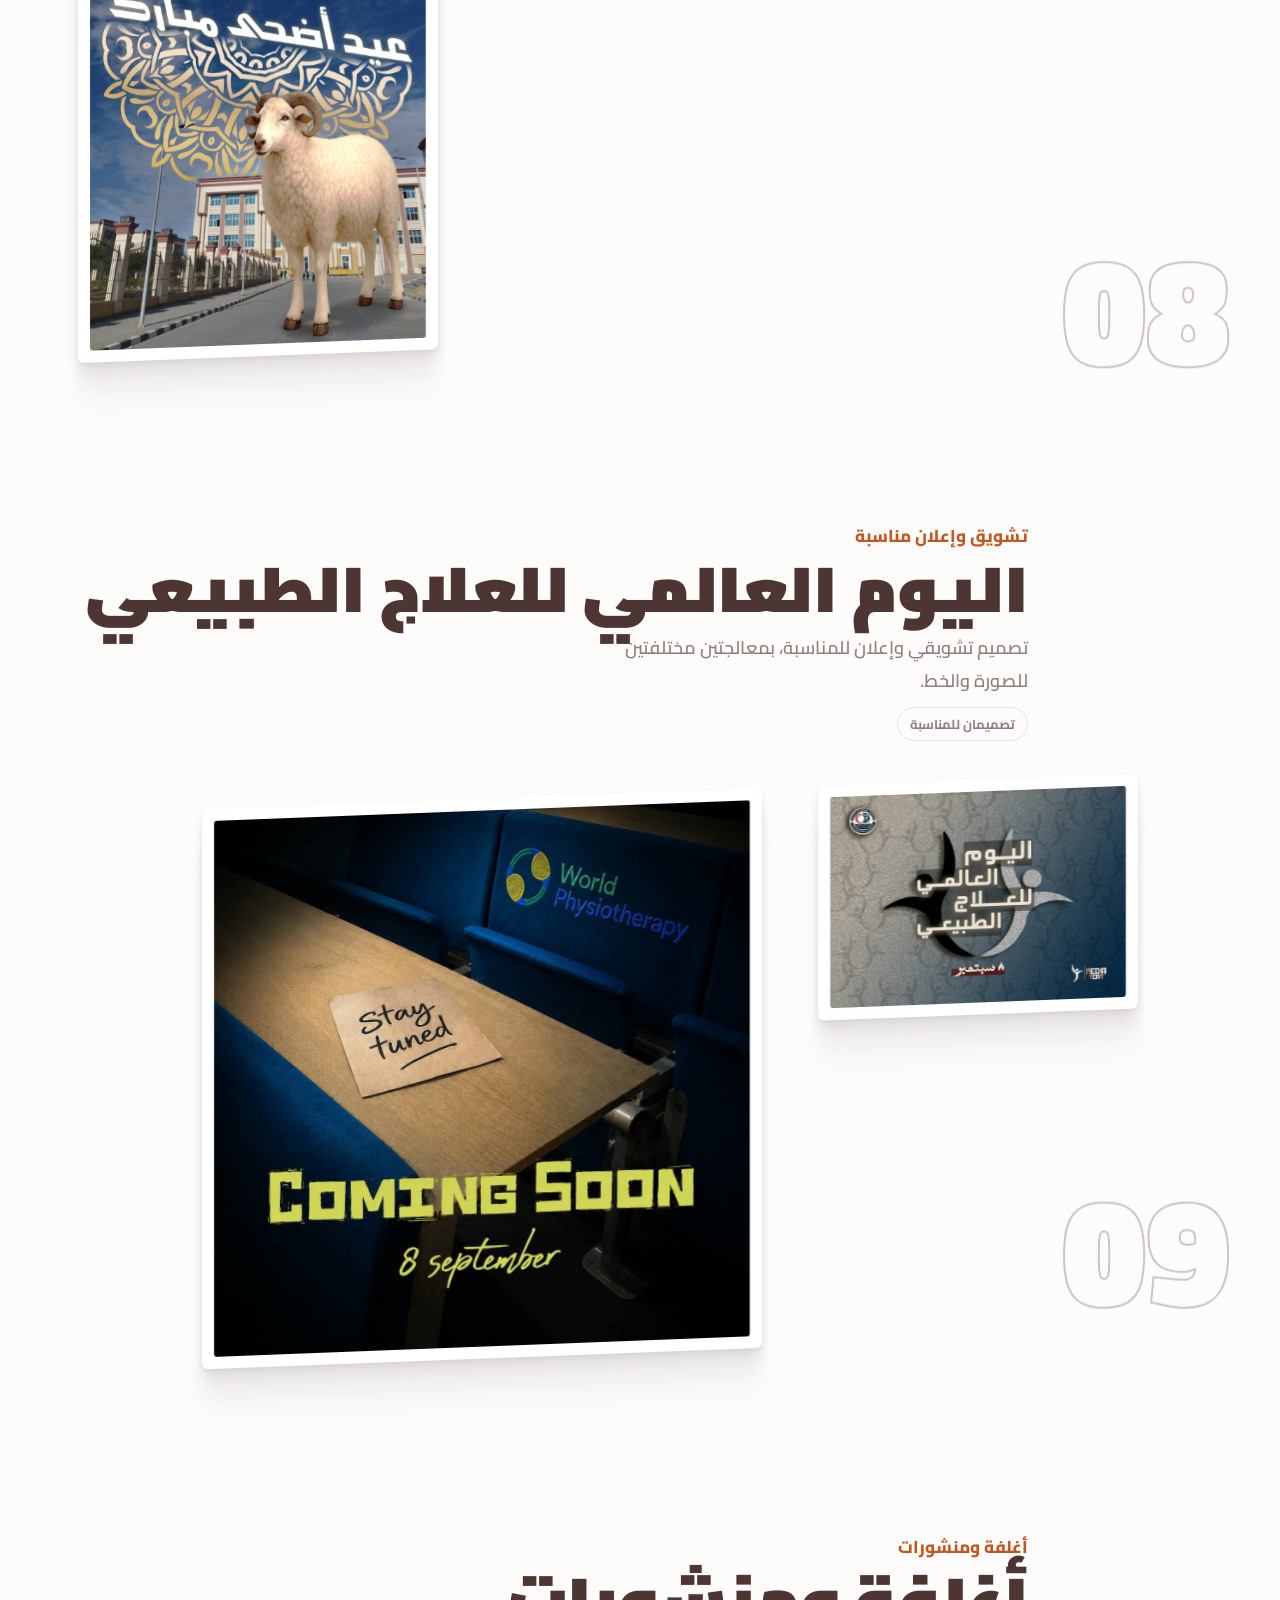
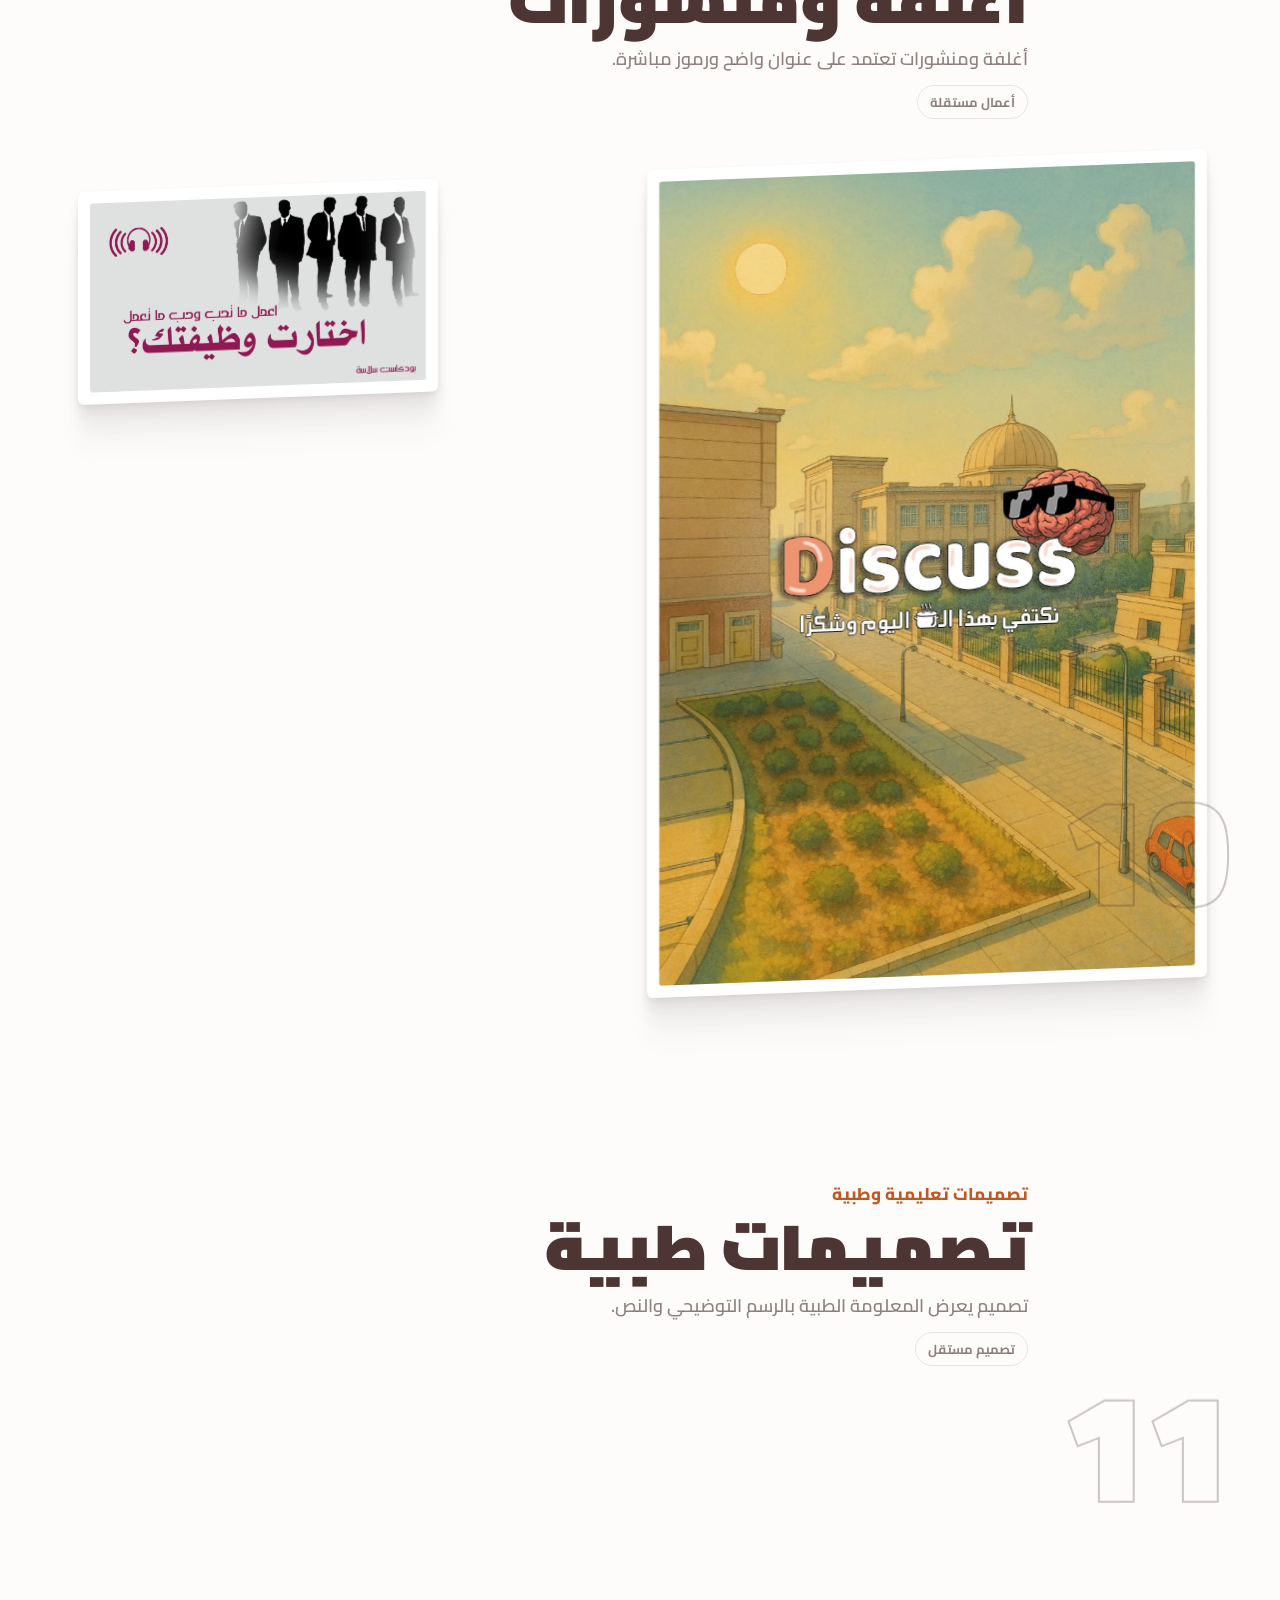
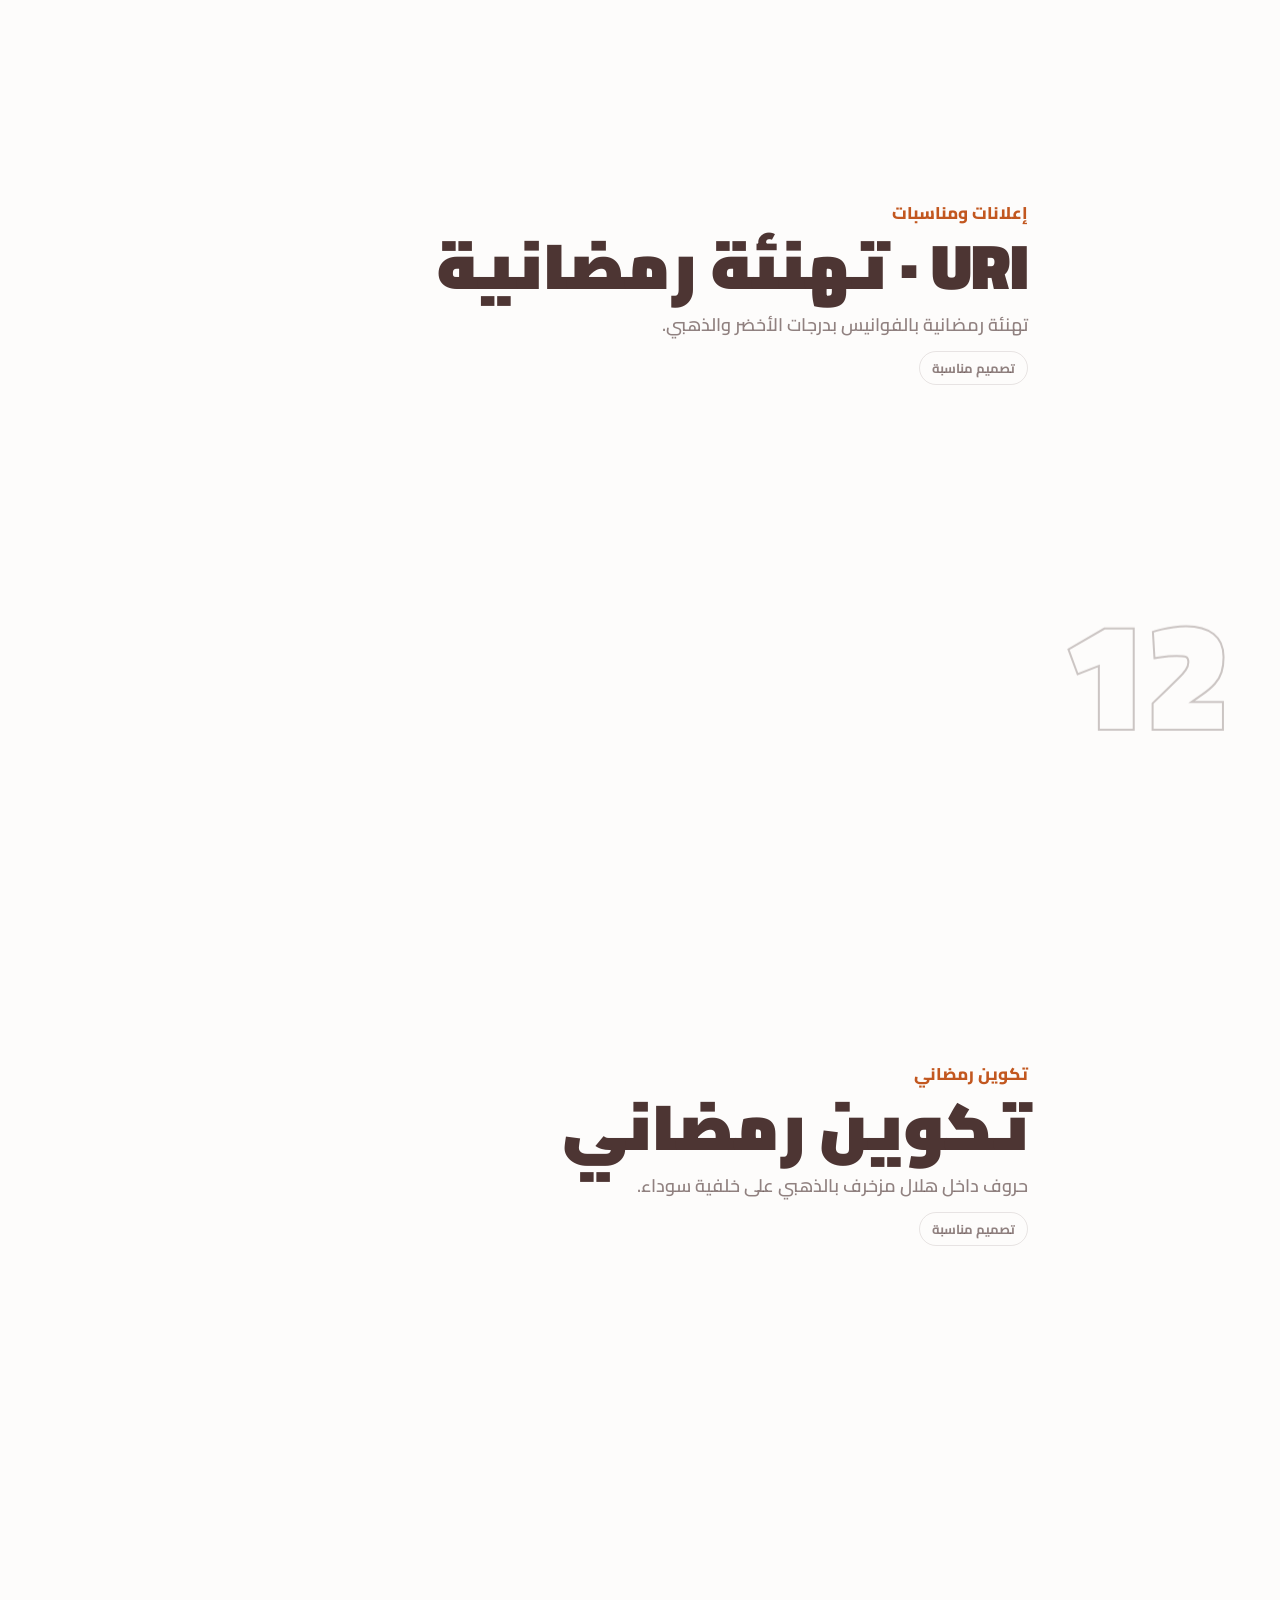
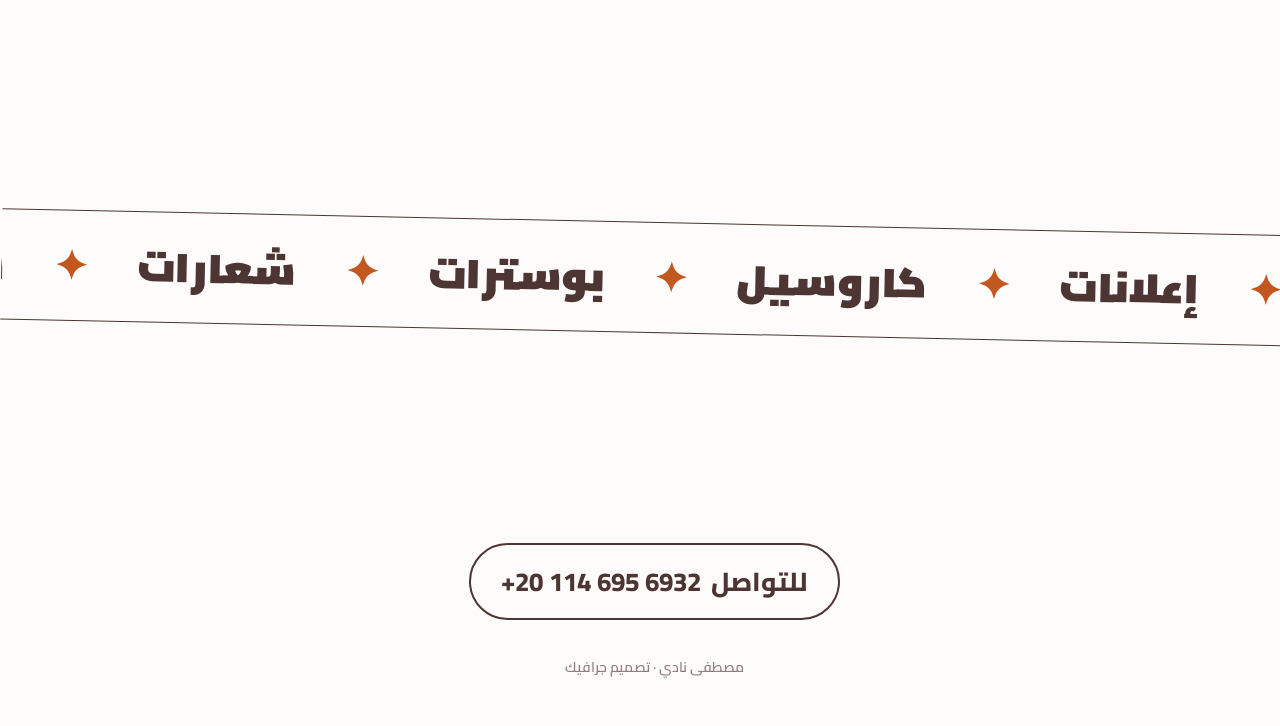
==== commit 0d99e4e9: "Keep arrow only and enable touch swipe with automatic galleries Updated the drift functionality to a" ====
--- a/index.html
+++ b/index.html
@@ -158,10 +158,11 @@
 @media(max-width:720px){.off-1,.off-2,.off-3{margin-inline-start:auto;margin-inline-end:auto}}
 
 /* drift strips for carousel projects */
-.drift{overflow:hidden;direction:ltr;margin-inline:calc(-1*clamp(16px,5vw,64px));padding:26px 0}
-.drift-track{display:flex;gap:clamp(14px,2vw,26px);width:max-content;animation:driftMove var(--drift-t,46s) linear infinite}
-.drift:hover .drift-track{animation-play-state:paused}
-@keyframes driftMove{to{transform:translateX(-50%)}}
+.drift{overflow-x:auto;overflow-y:hidden;direction:ltr;margin-inline:calc(-1*clamp(16px,5vw,64px));padding:26px 0;scrollbar-width:none;scroll-behavior:auto;touch-action:pan-x pan-y pinch-zoom;cursor:grab;-webkit-overflow-scrolling:touch}
+.drift::-webkit-scrollbar{display:none}
+.drift.dragging{cursor:grabbing;user-select:none}
+.drift-track{display:flex;gap:clamp(14px,2vw,26px);width:max-content}
+.drift img{-webkit-user-drag:none;user-select:none}
 .drift .art{width:clamp(220px,26vw,380px);flex:none}
 
 /* ---------- footer ---------- */
@@ -212,7 +213,6 @@
     <text x="60" y="71" text-anchor="middle" font-size="34" font-weight="900" fill="#fdfcfb" font-family="PortfolioCairo,sans-serif">✦</text>
   </svg>
   <div class="scroll-hint">
-    <span>اسكرول</span>
     <svg width="18" height="18" viewBox="0 0 24 24" fill="none" stroke="currentColor" stroke-width="2.4" stroke-linecap="round" stroke-linejoin="round"><path d="M12 4v16m0 0l-6-6m6 6l6-6"/></svg>
   </div>
 </section>
@@ -271,12 +271,13 @@
     const track = document.createElement("div");
     track.className = "drift-track";
     track.style.setProperty("--drift-t", (p.photos.length*7)+"s");
-    const items = p.photos.concat(p.photos); /* duplicate for loop */
+    const items = p.photos.concat(p.photos, p.photos); /* three sets allow swiping in either direction */
     items.forEach((src, j) => {
       track.appendChild(makeArt(src, `${p.title}، التصميم ${(j % p.photos.length)+1}`, tiltCycle[j%4], i>0));
     });
     drift.appendChild(track);
     sec.appendChild(drift);
+    requestAnimationFrame(() => setupDrift(drift, track, p.photos.length));
   } else {
     const wall = document.createElement("div");
     wall.className = "artwall skew-target";
@@ -299,6 +300,69 @@
   if (lazy) img.loading = "lazy";
   fig.appendChild(img);
   return fig;
+}
+
+/* Native touch scrolling plus automatic drift. No preventDefault on touch,
+   so vertical page scrolling and pinch zoom keep their normal behavior. */
+function setupDrift(view, track, count){
+  const reducedMotion = matchMedia("(prefers-reduced-motion: reduce)");
+  let period=0, position=0, previous=0, holding=false, hover=false, resumeAt=0;
+  let mouseX=0, mouseScroll=0;
+  function measure(){
+    const gap=parseFloat(getComputedStyle(track).gap)||0;
+    const next=count*(track.children[0].getBoundingClientRect().width+gap);
+    const phase=period ? ((view.scrollLeft%period)+period)%period : 0;
+    period=next;
+    position=period+phase;
+    view.scrollLeft=position;
+  }
+  measure();
+  new ResizeObserver(measure).observe(view);
+  function pause(){resumeAt=performance.now()+1800;}
+  view.addEventListener("pointerdown",e=>{
+    holding=true; pause();
+    if(e.pointerType==="mouse" && e.button===0){
+      mouseX=e.clientX;mouseScroll=view.scrollLeft;
+      view.classList.add("dragging");view.setPointerCapture(e.pointerId);
+    }
+  },{passive:true});
+  view.addEventListener("pointermove",e=>{
+    if(e.pointerType==="mouse" && view.classList.contains("dragging")){
+      view.scrollLeft=mouseScroll+mouseX-e.clientX;
+    }
+  },{passive:true});
+  function release(){holding=false;view.classList.remove("dragging");pause();position=view.scrollLeft;}
+  view.addEventListener("pointerup",release,{passive:true});
+  view.addEventListener("pointercancel",release,{passive:true});
+  view.addEventListener("touchstart",()=>{holding=true;pause();},{passive:true});
+  view.addEventListener("touchend",release,{passive:true});
+  view.addEventListener("touchcancel",release,{passive:true});
+  view.addEventListener("wheel",pause,{passive:true});
+  view.addEventListener("pointerenter",e=>{if(e.pointerType==="mouse")hover=true;});
+  view.addEventListener("pointerleave",()=>{hover=false;});
+  view.tabIndex=0;
+  view.setAttribute("aria-label","معرض متحرك، اسحب يمين أو شمال لاستعراض التصميمات");
+  view.addEventListener("keydown",e=>{
+    if(e.key==="ArrowRight" || e.key==="ArrowLeft"){
+      e.preventDefault();pause();view.scrollLeft+=(e.key==="ArrowRight"?1:-1)*260;
+    }
+  });
+  function tick(now){
+    const dt=previous?Math.min(now-previous,50):0;previous=now;
+    if(!holding && !hover && now>resumeAt && !reducedMotion.matches && period){
+      const r=view.getBoundingClientRect();
+      if(r.bottom>0 && r.top<innerHeight){
+        // Keep the fractional position so slow motion works on all pixel ratios.
+        if(Math.abs(view.scrollLeft-position)>2)position=view.scrollLeft;
+        position+=dt*period/(count*7000);
+        if(position>=period*2)position-=period;
+        if(position<period*.25)position+=period;
+        view.scrollLeft=position;
+      }
+    }else{position=view.scrollLeft;}
+    requestAnimationFrame(tick);
+  }
+  requestAnimationFrame(tick);
 }
 
 /* ---- reveal on scroll ---- */
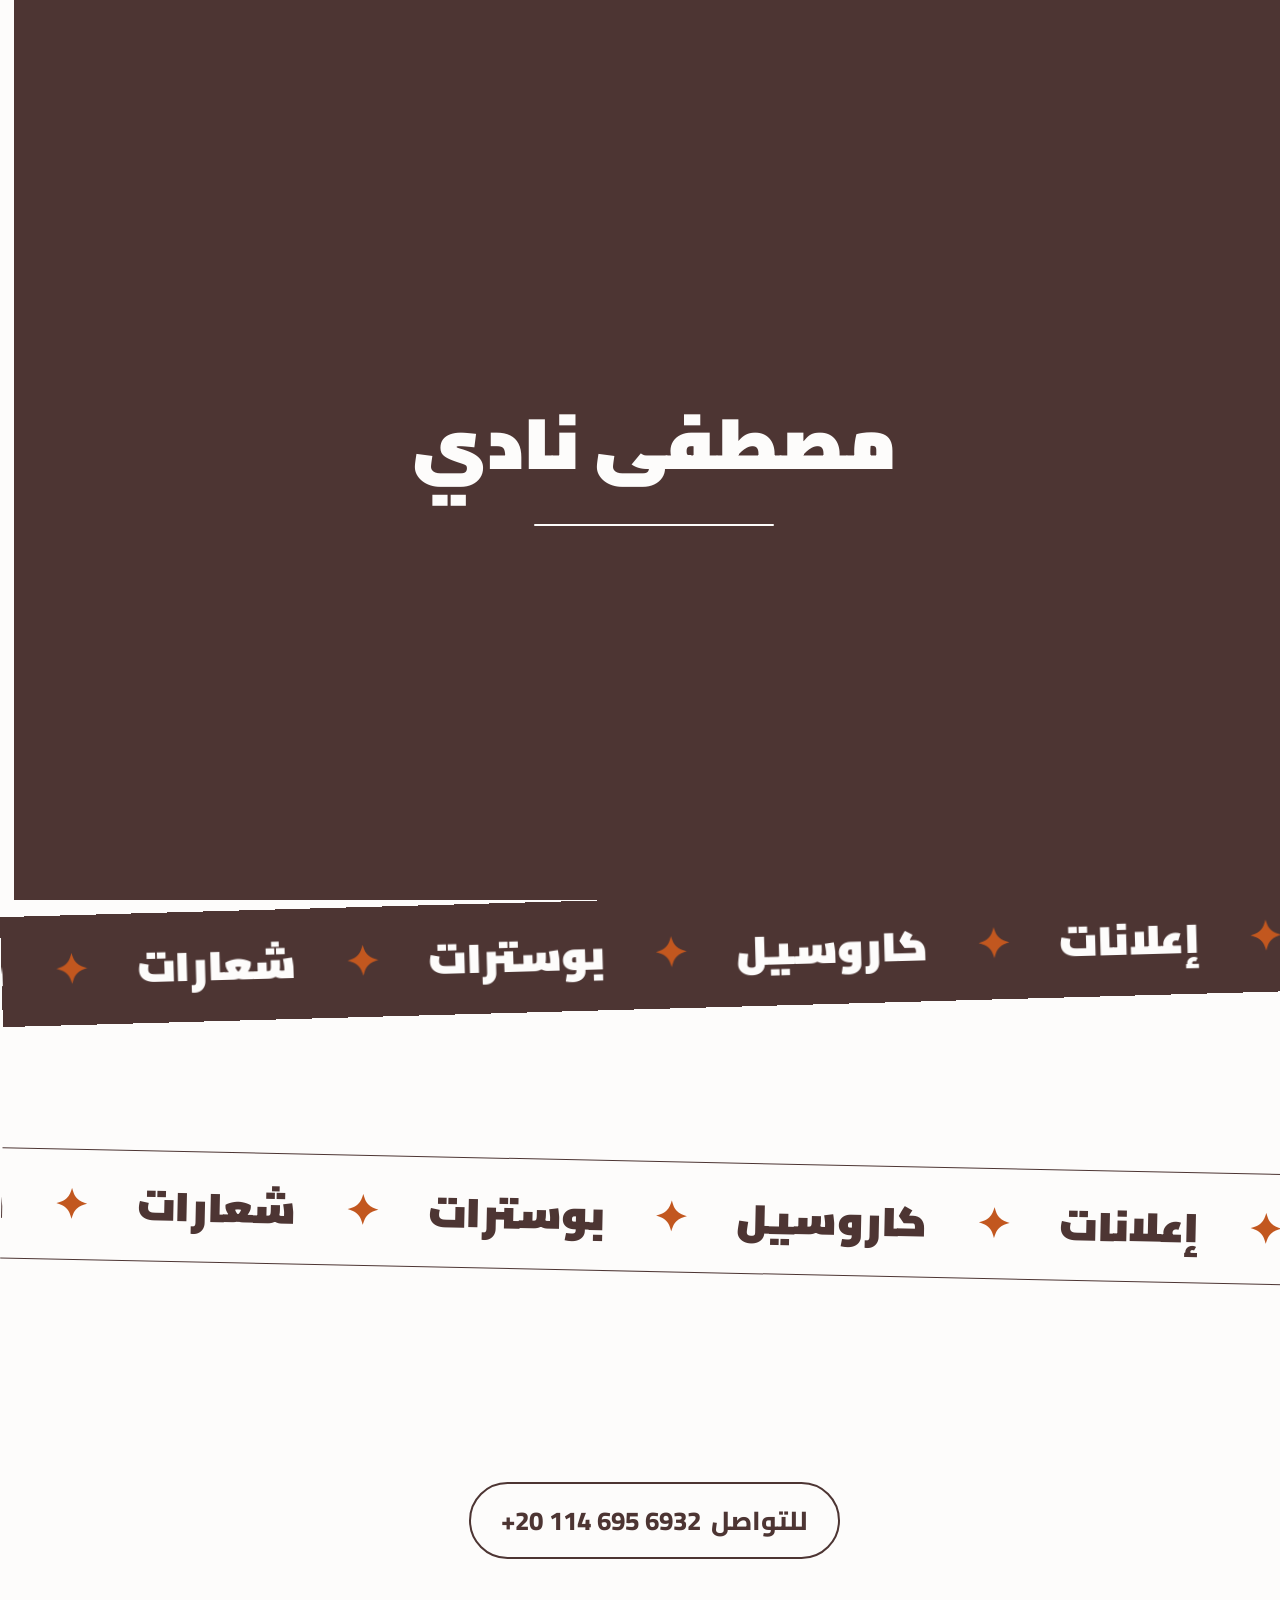
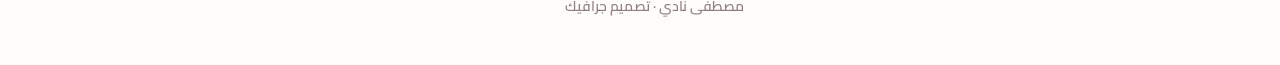
==== commit 7143b0a6: "Fix blank designs: reserve image space, loading placeholders, English descriptions" ====
--- a/index.html
+++ b/index.html
@@ -4,6 +4,7 @@
 <meta charset="UTF-8"/>
 <meta name="viewport" content="width=device-width, initial-scale=1.0"/>
 <title>مصطفى نادي · تصميم جرافيك</title>
+<link rel="icon" href="data:,"/>
 <meta name="description" content="معرض أعمال مصطفى نادي — هويات بصرية وتصميمات سوشيال ميديا."/>
 <style>
 @font-face{font-family:PortfolioCairo;src:url(./Cairo-gF84A2Tc.ttf) format("truetype");font-weight:200 1000;font-display:swap}
@@ -132,7 +133,9 @@
 .art{position:relative;background:var(--frame);padding:clamp(7px,1vw,12px);border-radius:6px;
   box-shadow:var(--shadow-1);transition:box-shadow .45s var(--ease),transform .45s var(--ease),z-index 0s;
   flex:0 1 auto}
-.art img{border-radius:3px;width:100%;height:auto;transition:transform .6s var(--ease)}
+.art img{border-radius:3px;width:100%;height:auto;opacity:0;background:linear-gradient(110deg,#eee8e0 30%,#f8f4ee 46%,#eee8e0 62%);background-size:220% 100%;animation:phMove 1.5s linear infinite;transition:opacity .5s var(--ease),transform .6s var(--ease)}
+.art.ready img{opacity:1;background:none;animation:none}
+@keyframes phMove{to{background-position:-220% 0}}
 .art:hover{box-shadow:var(--shadow-2);z-index:5}
 .art:hover img{transform:scale(1.025)}
 .art figcaption{position:absolute;inset:auto 0 0 0;text-align:center;font-size:0}
@@ -230,7 +233,7 @@
 </footer>
 
 <script>
-const DATA = {"projects":[{"id":"burger","title":"Burger Hub","category":"هوية بصرية وسوشيال ميديا","story":"شعار ولوحة ألوان وتطبيقات إعلانية بدرجات الأصفر والبني.","format":"عرض تقديمي من سبع صفحات","photos":["p45-1-BWflV8Vv.jpg","p45-2-C3rvq3K2.jpg","p45-3-Kyxeo5nC.jpg","p45-4-DEu4gOTe.jpg","p45-5-DUrSvF_I.jpg","p45-6-DRITUzNI.jpg","p45-7-CfOlUjn_.jpg"]},{"id":"posters","title":"بوسترات","category":"بوسترات وتجارب بصرية","story":"بوسترات مستقلة تجمع الخط العربي والكولاج والتكوين الطباعي.","format":"بوسترات مستقلة","photos":["a02-RbpmAoOi.jpg","a01-CkfH0pll.jpg","a33-DqPNkCgx.jpg","a30-BxJp0spm.jpg","a34-BaZ3dZfm.jpg","a31-Dx4bWwwc.jpg","a17-DWRwmdK_.jpg"]},{"id":"pt","title":"Be Well, Be Free","category":"شعار وتطبيقات بصرية","story":"شعار بالأبيض والأسود، مع تطبيقات على المطبوعات والهاتف والملابس.","format":"مجموعة تطبيقات للشعار","photos":["a22-CInR1_nE.jpg","a24-111wOjG7.jpg","a28-Buz3Ih0F.jpg","a26-CeX2zYpM.jpg"]},{"id":"marks","title":"شعارات","category":"مجموعة شعارات","story":"مجموعة مستقلة من الشعارات والرموز والحروف المختصرة.","format":"شعارات مستقلة","photos":["a04-DyL0mo8n.jpg","a44-wRYIcVD8.jpg","a42-CfCaT0AY.jpg","a16-C4v1Qu2W.jpg"]},{"id":"walking","title":"كاروسيل توعوي للأطفال","category":"كاروسيل توعوي","story":"سبع شرائح توعوية بهوية لونية موحدة وعناوين واضحة.","format":"كاروسيل من سبع شرائح","photos":["p46-1-BAdErb7N.jpg","p46-2-ByRH8O_i.jpg","p46-3-aFHEF3sl.jpg","p46-4-D18oYzFy.jpg","p46-5-Dh9tHY46.jpg","p46-6-DEraLM7H.jpg","p46-7-DEj0y0rb.jpg"]},{"id":"ultras","title":"UltrasTherapy","category":"شعار وتصميم سوشيال ميديا","story":"شعار بخطوط منحنية وتدرجات وردية، ومنشور لدعوة المتطوعين.","format":"شعار ومنشور","photos":["a03-C8en8lCx.jpg","a09-C1Jd3Jxv.jpg"]},{"id":"campus","title":"تصميمات جامعية","category":"مجموعة جامعية","story":"تصميمات ترحيب وتهنئة جامعية، مع عرض للمطبوعات.","format":"أعمال مستقلة ضمن مجموعة جامعية","photos":["a05-DspDVDfn.jpg","a18-BUEZRKuj.jpg","a19-VtS6MWNE.jpg","a35-BCWllhi2.jpg"]},{"id":"world","title":"اليوم العالمي للعلاج الطبيعي","category":"تشويق وإعلان مناسبة","story":"تصميم تشويقي وإعلان للمناسبة، بمعالجتين مختلفتين للصورة والخط.","format":"تصميمان للمناسبة","photos":["a21-C3n-o7B3.jpg","a06-DCfmrgbM.jpg"]},{"id":"covers","title":"أغلفة ومنشورات","category":"أغلفة ومنشورات","story":"أغلفة ومنشورات تعتمد على عنوان واضح ورموز مباشرة.","format":"أعمال مستقلة","photos":["a39-Dp5b7muh.jpg","a32-DKysWhcy.jpg"]},{"id":"medical","title":"تصميمات طبية","category":"تصميمات تعليمية وطبية","story":"تصميم يعرض المعلومة الطبية بالرسم التوضيحي والنص.","format":"تصميم مستقل","photos":["a07-ChCjGbl-.jpg"]},{"id":"uri","title":"URI · تهنئة رمضانية","category":"إعلانات ومناسبات","story":"تهنئة رمضانية بالفوانيس بدرجات الأخضر والذهبي.","format":"تصميم مناسبة","photos":["a10-8uPhrc7M.jpg"]},{"id":"ramadan","title":"تكوين رمضاني","category":"تكوين رمضاني","story":"حروف داخل هلال مزخرف بالذهبي على خلفية سوداء.","format":"تصميم مناسبة","photos":["a41-vynLfE4_.jpg"]}]};
+const DATA = {"projects":[{"id":"burger","title":"Burger Hub","category":"هوية بصرية وسوشيال ميديا","story":"Logo, color palette, and ad designs in warm yellow and brown.","format":"عرض تقديمي من سبع صفحات","photos":["p45-1-BWflV8Vv.jpg","p45-2-C3rvq3K2.jpg","p45-3-Kyxeo5nC.jpg","p45-4-DEu4gOTe.jpg","p45-5-DUrSvF_I.jpg","p45-6-DRITUzNI.jpg","p45-7-CfOlUjn_.jpg"]},{"id":"posters","title":"بوسترات","category":"بوسترات وتجارب بصرية","story":"Standalone posters mixing Arabic type, collage, and print layouts.","format":"بوسترات مستقلة","photos":["a02-RbpmAoOi.jpg","a01-CkfH0pll.jpg","a33-DqPNkCgx.jpg","a30-BxJp0spm.jpg","a34-BaZ3dZfm.jpg","a31-Dx4bWwwc.jpg","a17-DWRwmdK_.jpg"]},{"id":"pt","title":"Be Well, Be Free","category":"شعار وتطبيقات بصرية","story":"Black and white logo applied to print, phone, and clothing.","format":"مجموعة تطبيقات للشعار","photos":["a22-CInR1_nE.jpg","a24-111wOjG7.jpg","a28-Buz3Ih0F.jpg","a26-CeX2zYpM.jpg"]},{"id":"marks","title":"شعارات","category":"مجموعة شعارات","story":"A set of standalone logos, symbols, and letter marks.","format":"شعارات مستقلة","photos":["a04-DyL0mo8n.jpg","a44-wRYIcVD8.jpg","a42-CfCaT0AY.jpg","a16-C4v1Qu2W.jpg"]},{"id":"walking","title":"كاروسيل توعوي للأطفال","category":"كاروسيل توعوي","story":"Seven awareness slides for kids with one color style and clear titles.","format":"كاروسيل من سبع شرائح","photos":["p46-1-BAdErb7N.jpg","p46-2-ByRH8O_i.jpg","p46-3-aFHEF3sl.jpg","p46-4-D18oYzFy.jpg","p46-5-Dh9tHY46.jpg","p46-6-DEraLM7H.jpg","p46-7-DEj0y0rb.jpg"]},{"id":"ultras","title":"UltrasTherapy","category":"شعار وتصميم سوشيال ميديا","story":"Curved-type logo in pink tones, plus a volunteer call post.","format":"شعار ومنشور","photos":["a03-C8en8lCx.jpg","a09-C1Jd3Jxv.jpg"]},{"id":"campus","title":"تصميمات جامعية","category":"مجموعة جامعية","story":"Welcome and congratulation designs for university, shown on print.","format":"أعمال مستقلة ضمن مجموعة جامعية","photos":["a05-DspDVDfn.jpg","a18-BUEZRKuj.jpg","a19-VtS6MWNE.jpg","a35-BCWllhi2.jpg"]},{"id":"world","title":"اليوم العالمي للعلاج الطبيعي","category":"تشويق وإعلان مناسبة","story":"A teaser and an announcement for the occasion, in two visual styles.","format":"تصميمان للمناسبة","photos":["a21-C3n-o7B3.jpg","a06-DCfmrgbM.jpg"]},{"id":"covers","title":"أغلفة ومنشورات","category":"أغلفة ومنشورات","story":"Covers and posts built on clear titles and direct symbols.","format":"أعمال مستقلة","photos":["a39-Dp5b7muh.jpg","a32-DKysWhcy.jpg"]},{"id":"medical","title":"تصميمات طبية","category":"تصميمات تعليمية وطبية","story":"A medical design that explains the idea with illustration and text.","format":"تصميم مستقل","photos":["a07-ChCjGbl-.jpg"]},{"id":"uri","title":"URI · تهنئة رمضانية","category":"إعلانات ومناسبات","story":"Ramadan greeting with lanterns in green and gold.","format":"تصميم مناسبة","photos":["a10-8uPhrc7M.jpg"]},{"id":"ramadan","title":"تكوين رمضاني","category":"تكوين رمضاني","story":"Lettering inside a golden crescent on a black background.","format":"تصميم مناسبة","photos":["a41-vynLfE4_.jpg"]}]};
 
 /* ---- build marquee ---- */
 const mqWords = ["هوية بصرية","سوشيال ميديا","شعارات","بوسترات","كاروسيل","إعلانات"];
@@ -292,12 +295,22 @@
   gallery.appendChild(sec);
 });
 
+const DIMS = {"p45-1-BWflV8Vv.jpg":[2000,1125],"p45-2-C3rvq3K2.jpg":[2000,1125],"p45-3-Kyxeo5nC.jpg":[2000,1125],"p45-4-DEu4gOTe.jpg":[2000,1125],"p45-5-DUrSvF_I.jpg":[2000,1125],"p45-6-DRITUzNI.jpg":[2000,1125],"p45-7-CfOlUjn_.jpg":[2000,1125],"a02-RbpmAoOi.jpg":[1600,1600],"a01-CkfH0pll.jpg":[1350,1080],"a33-DqPNkCgx.jpg":[1350,1080],"a30-BxJp0spm.jpg":[904,1280],"a34-BaZ3dZfm.jpg":[1350,1080],"a31-Dx4bWwwc.jpg":[904,1280],"a17-DWRwmdK_.jpg":[1600,1142],"a22-CInR1_nE.jpg":[1280,960],"a24-111wOjG7.jpg":[1280,960],"a28-Buz3Ih0F.jpg":[1280,960],"a26-CeX2zYpM.jpg":[1280,960],"a04-DyL0mo8n.jpg":[1000,1000],"a44-wRYIcVD8.jpg":[1350,1080],"a42-CfCaT0AY.jpg":[1350,1080],"a16-C4v1Qu2W.jpg":[1024,1024],"p46-1-BAdErb7N.jpg":[500,500],"p46-2-ByRH8O_i.jpg":[500,500],"p46-3-aFHEF3sl.jpg":[500,500],"p46-4-D18oYzFy.jpg":[500,500],"p46-5-Dh9tHY46.jpg":[500,500],"p46-6-DEraLM7H.jpg":[500,500],"p46-7-DEj0y0rb.jpg":[500,500],"a03-C8en8lCx.jpg":[1254,1254],"a09-C1Jd3Jxv.jpg":[1600,992],"a05-DspDVDfn.jpg":[1280,1280],"a18-BUEZRKuj.jpg":[1050,1050],"a19-VtS6MWNE.jpg":[1200,900],"a35-BCWllhi2.jpg":[960,1280],"a21-C3n-o7B3.jpg":[1600,1142],"a06-DCfmrgbM.jpg":[1254,1254],"a39-Dp5b7muh.jpg":[853,1280],"a32-DKysWhcy.jpg":[1280,720],"a07-ChCjGbl-.jpg":[1600,839],"a10-8uPhrc7M.jpg":[1131,1599],"a41-vynLfE4_.jpg":[1600,1142]};
 function makeArt(src, alt, tilt, lazy){
   const fig = document.createElement("figure");
   fig.className = `art reveal ${tilt}`;
   const img = document.createElement("img");
+  const d = DIMS[src];
+  if (d){ img.width = d[0]; img.height = d[1]; } /* reserve real space before load */
+  img.decoding = "async";
   img.src = "./"+src; img.alt = alt;
   if (lazy) img.loading = "lazy";
+  const done = () => fig.classList.add("ready");
+  if (img.complete && img.naturalWidth) done();
+  img.addEventListener("load", done);
+  img.addEventListener("error", () => {
+    if (!img.dataset.retried){ img.dataset.retried = "1"; setTimeout(() => { img.src = "./"+src+"?r=1"; }, 2500); }
+  });
   fig.appendChild(img);
   return fig;
 }
@@ -370,6 +383,7 @@
   es.forEach(e => { if (e.isIntersecting){ e.target.classList.add("in"); io.unobserve(e.target); } });
 }, {threshold:.12, rootMargin:"0px 0px -6% 0px"});
 document.querySelectorAll(".reveal").forEach(el => io.observe(el));
+setTimeout(() => document.querySelectorAll(".reveal").forEach(el => el.classList.add("in")), 8000); /* safety: never leave content hidden */
 const fbig = document.getElementById("f-big");
 new IntersectionObserver((es,o)=>{es.forEach(e=>{if(e.isIntersecting){fbig.classList.add("in");o.disconnect()}})},{threshold:.4}).observe(fbig);
 
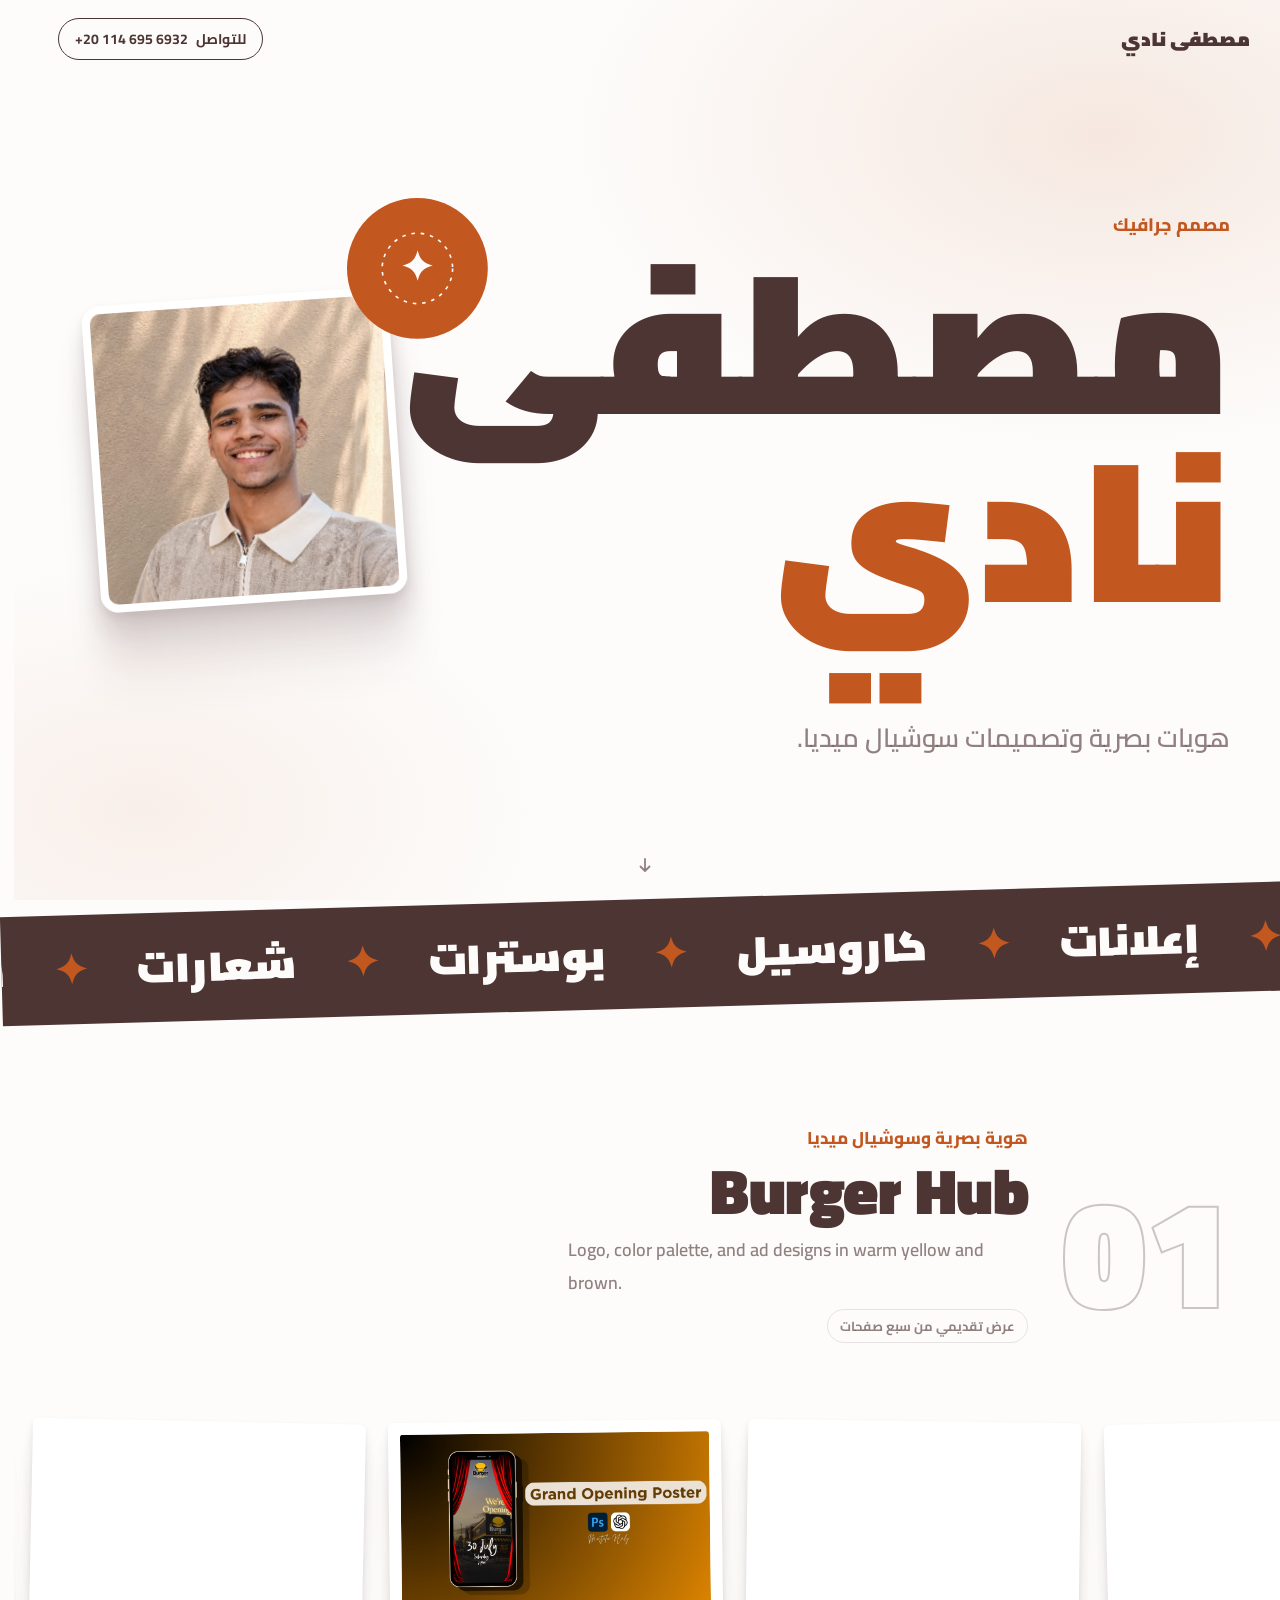
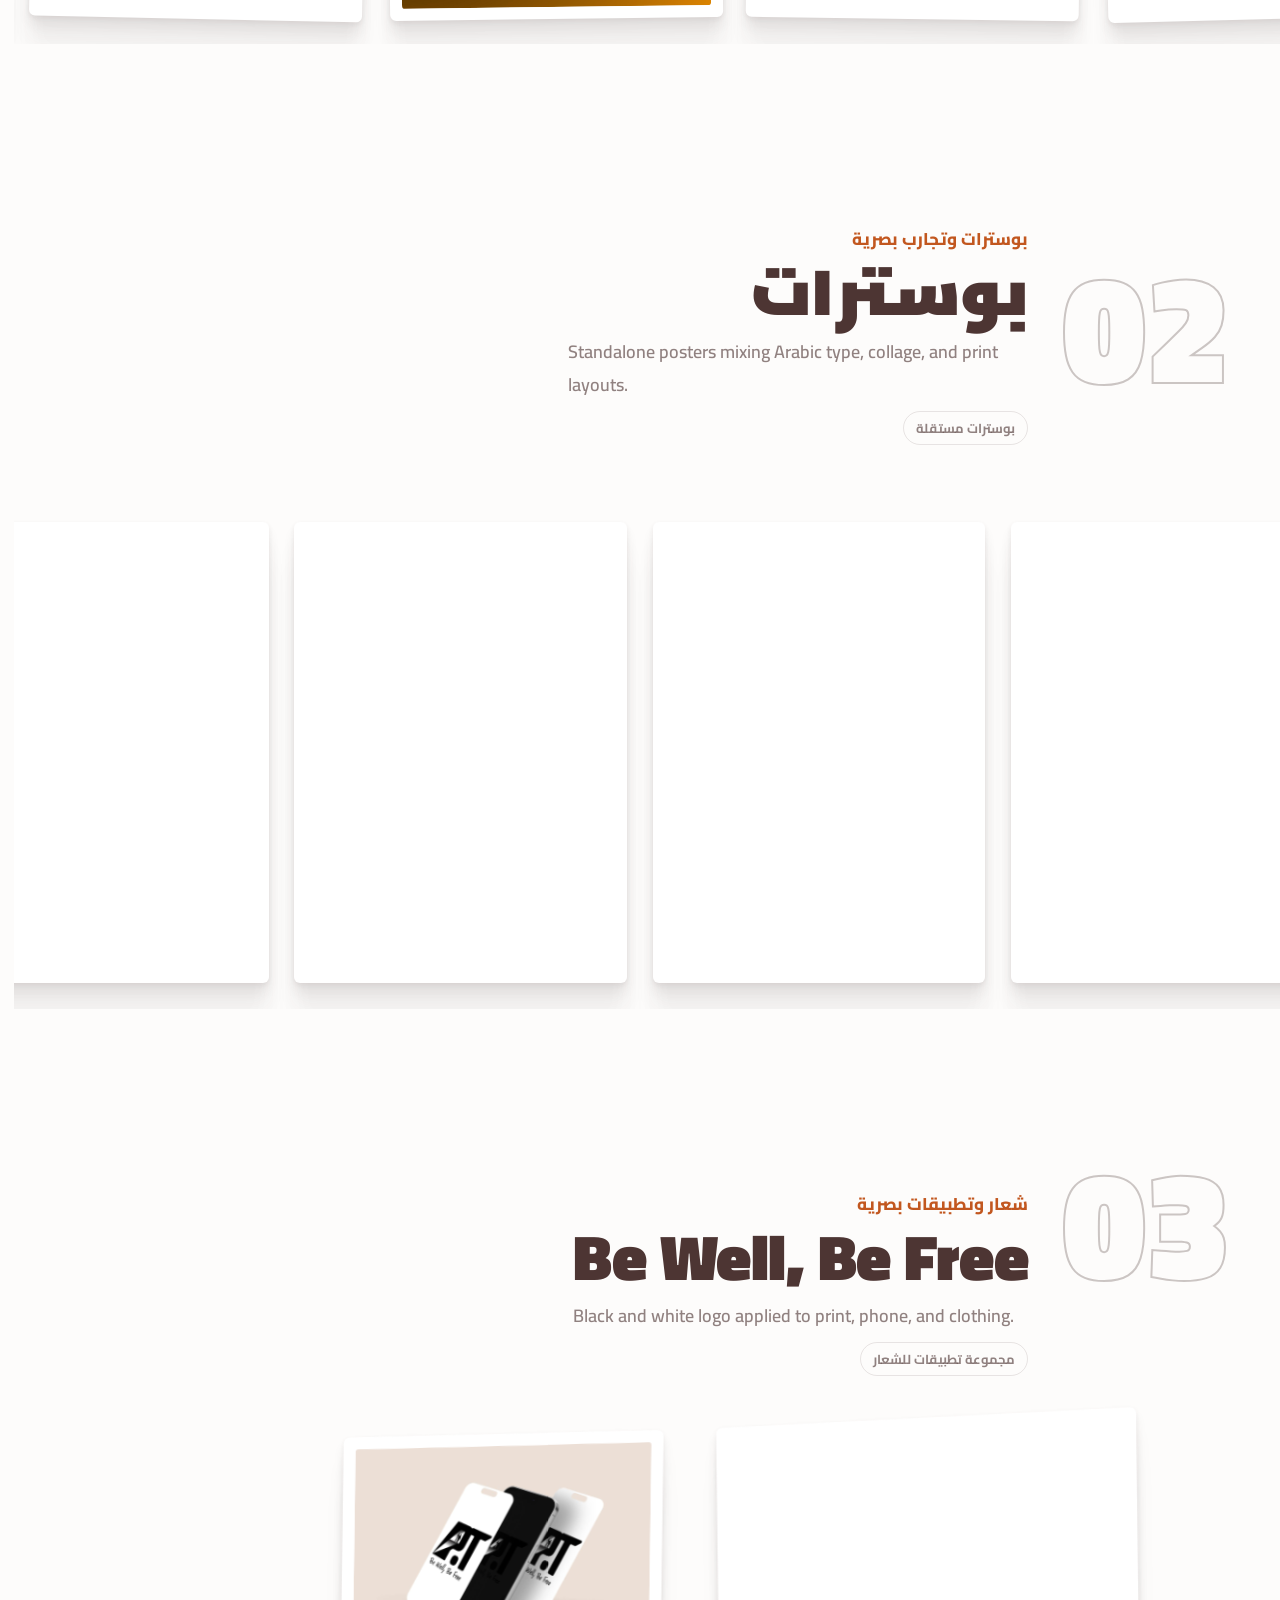
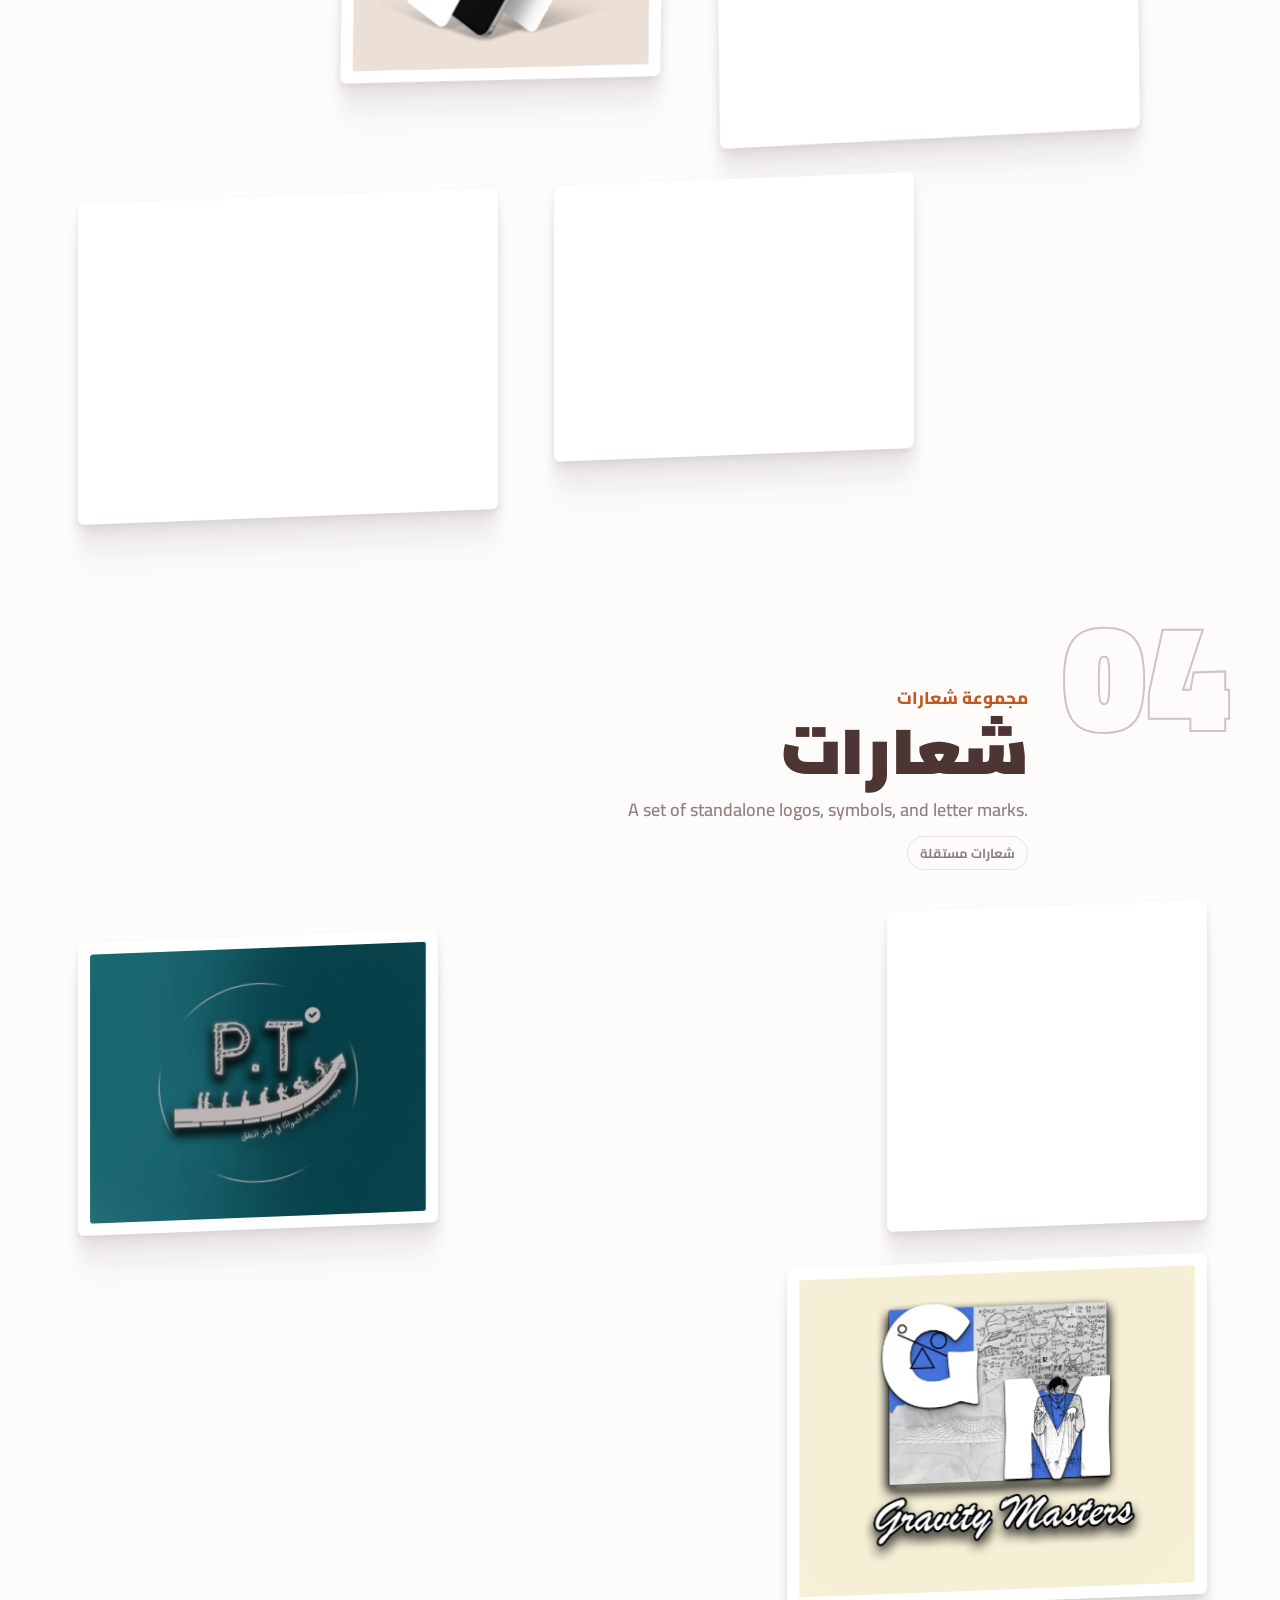
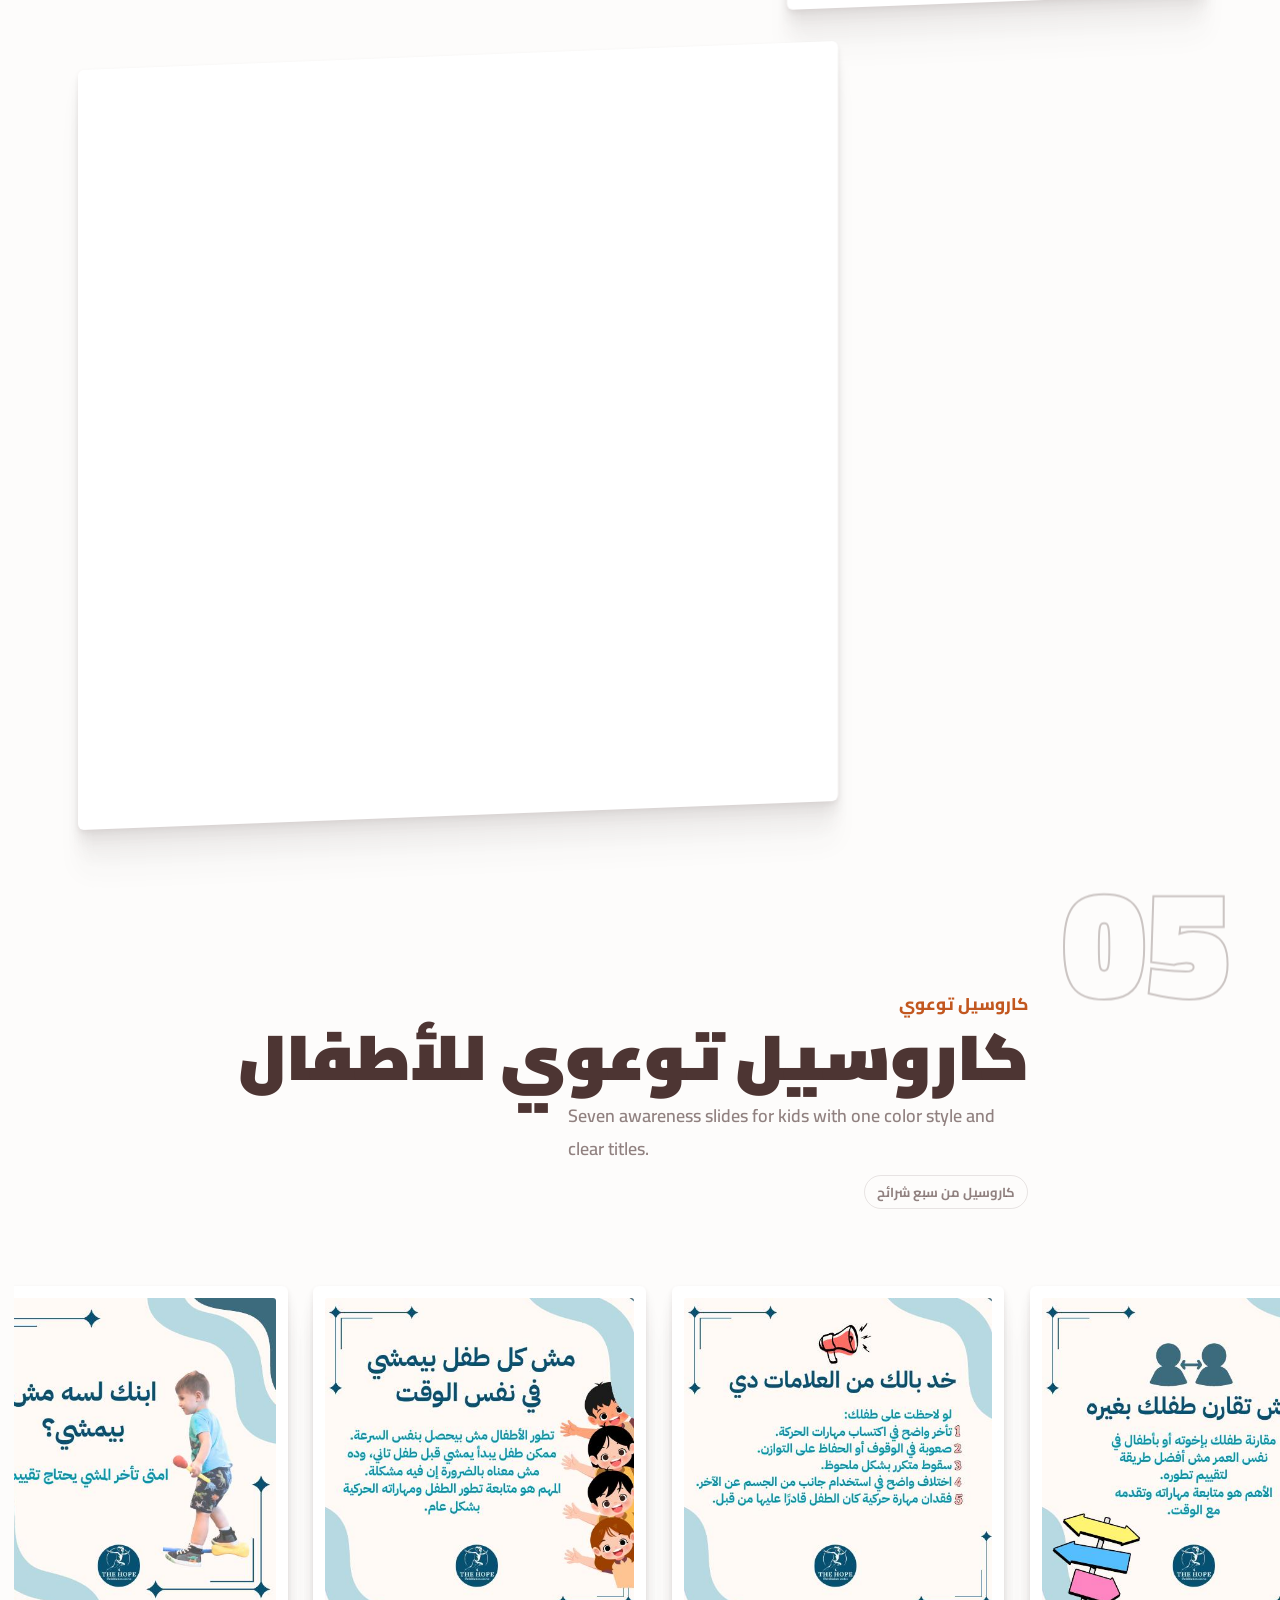
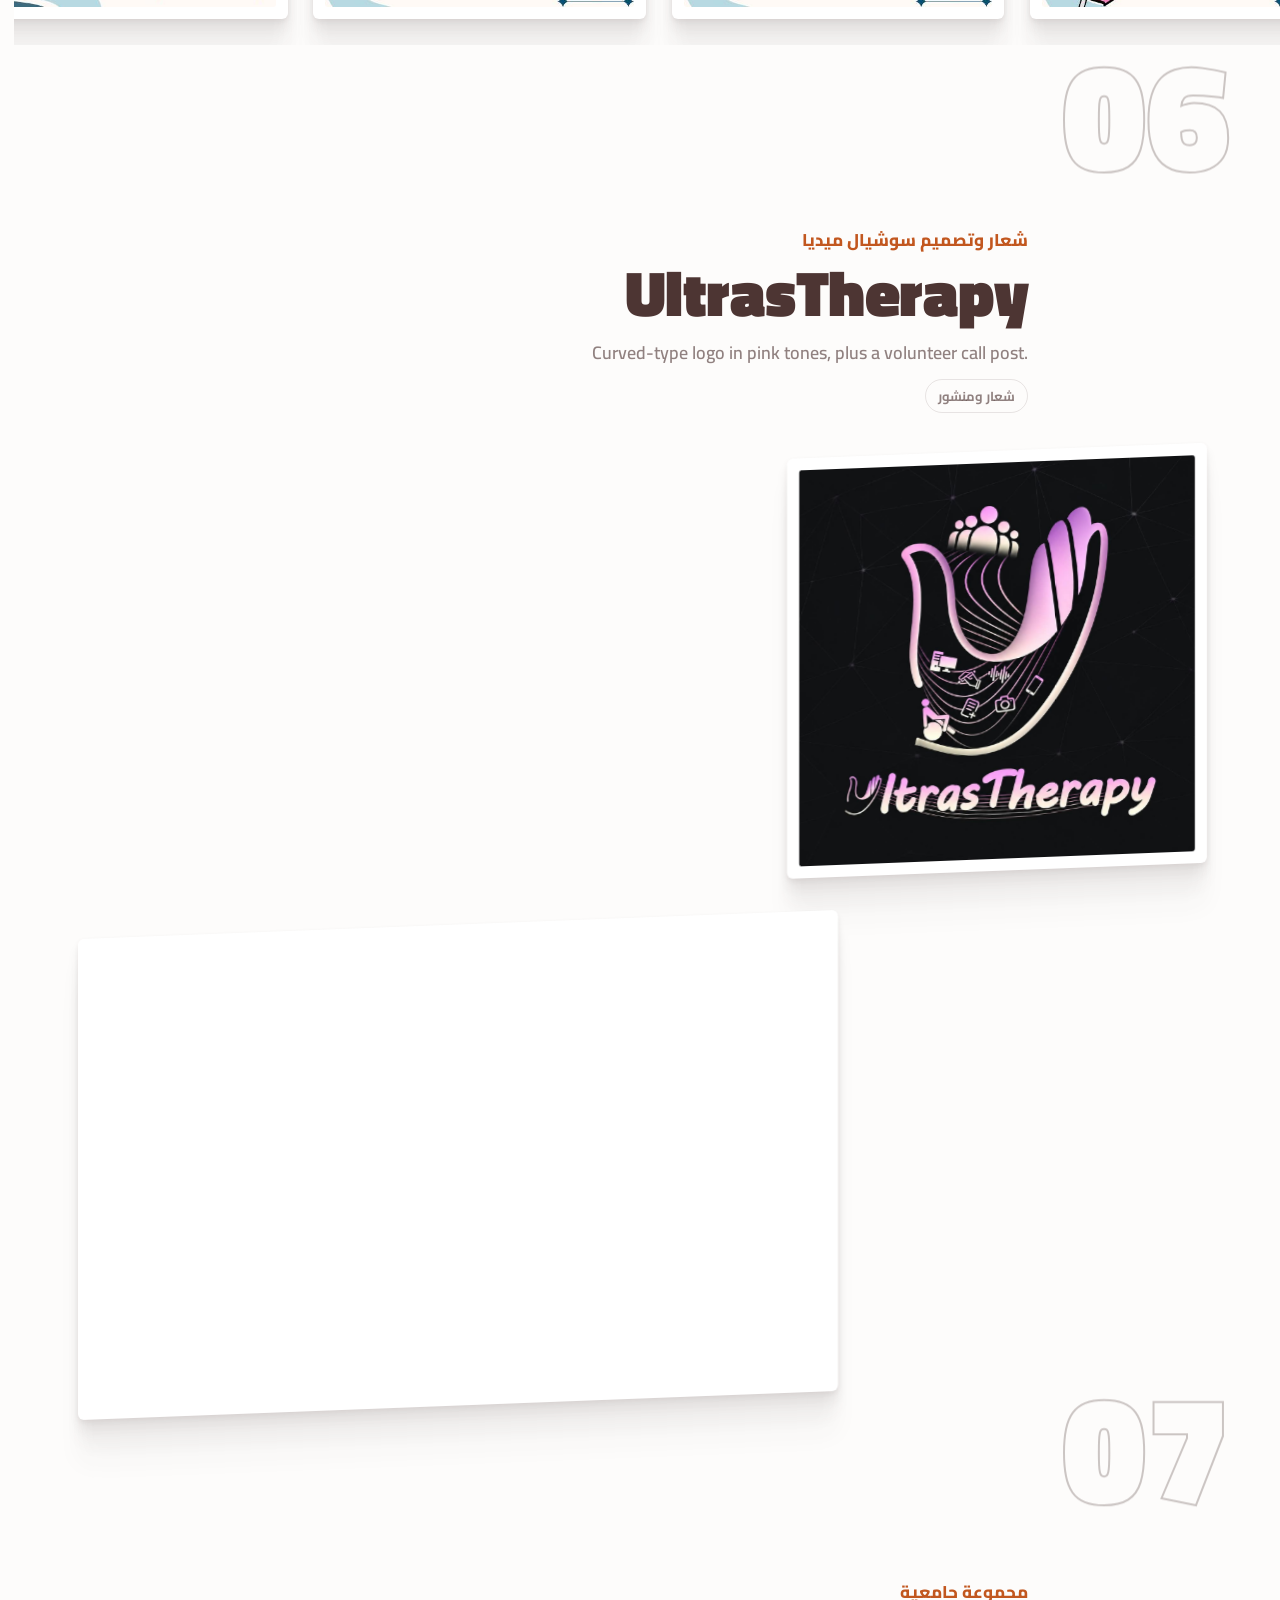
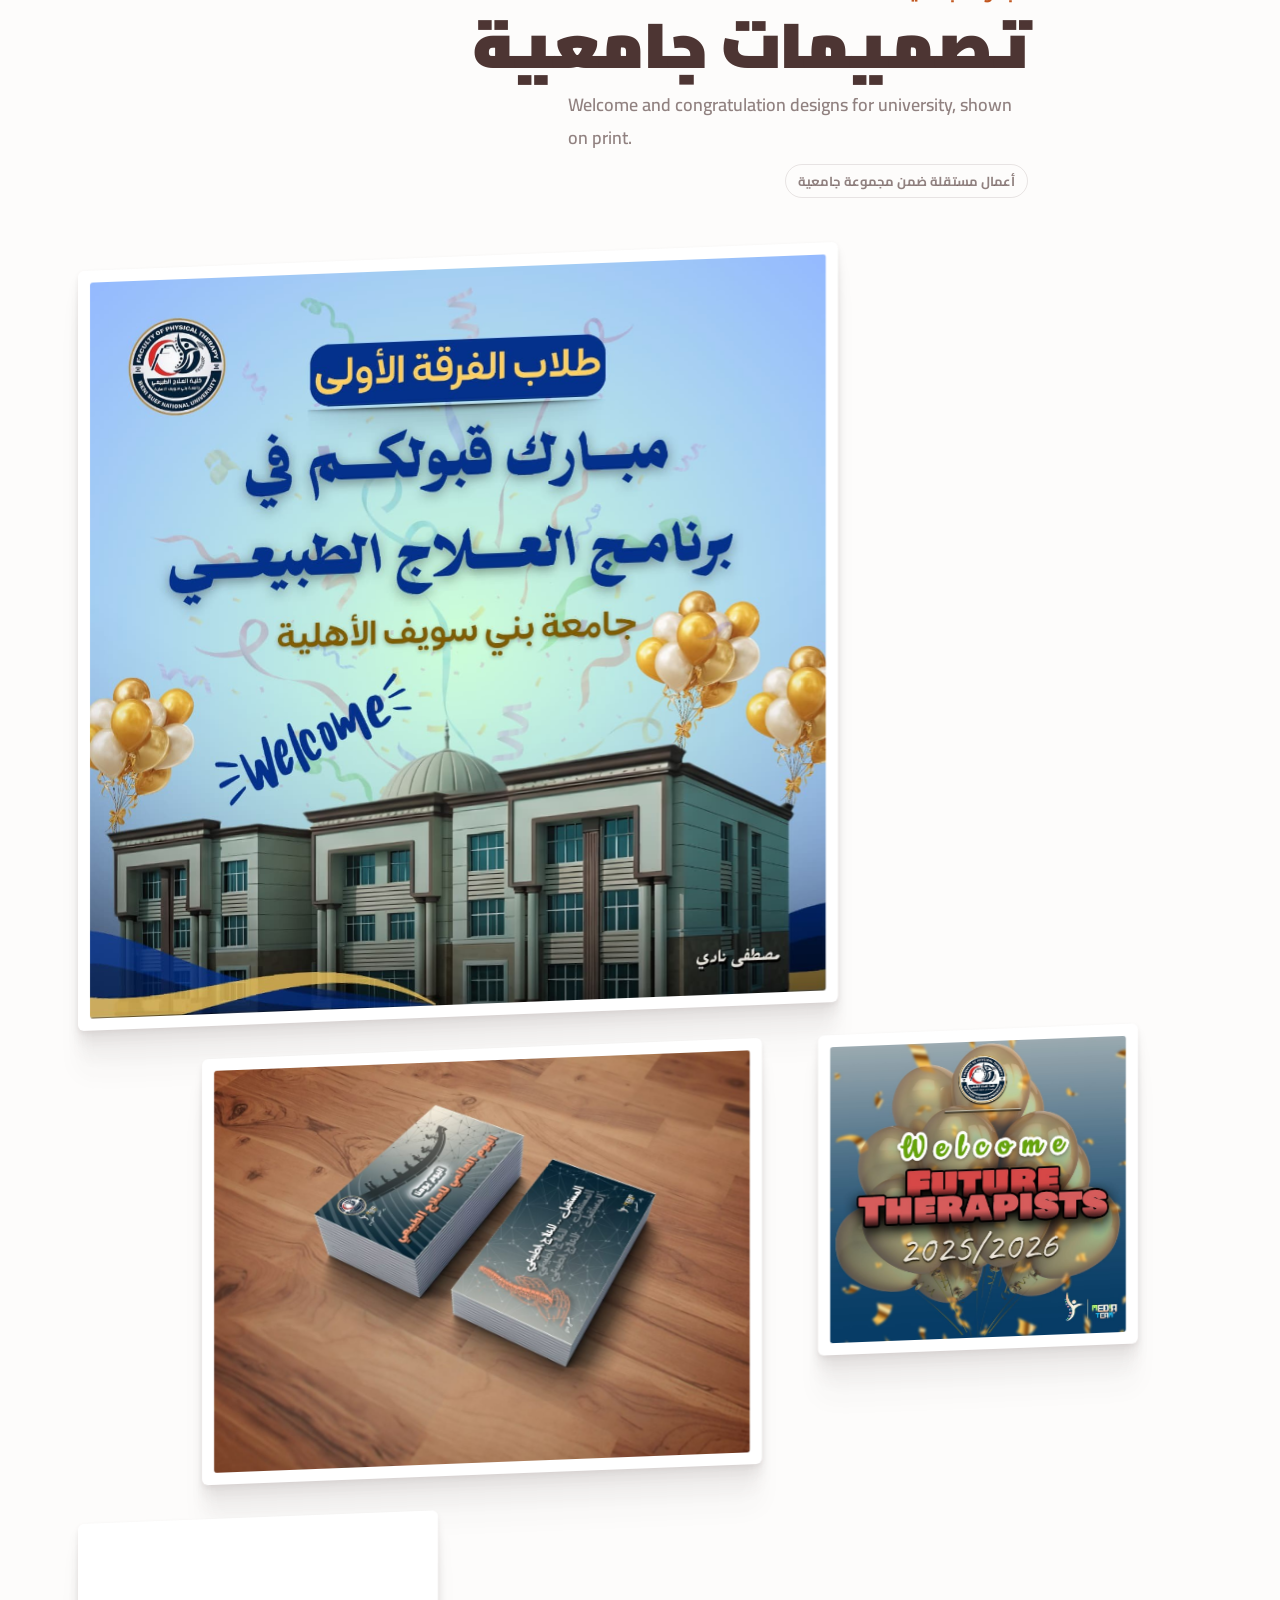
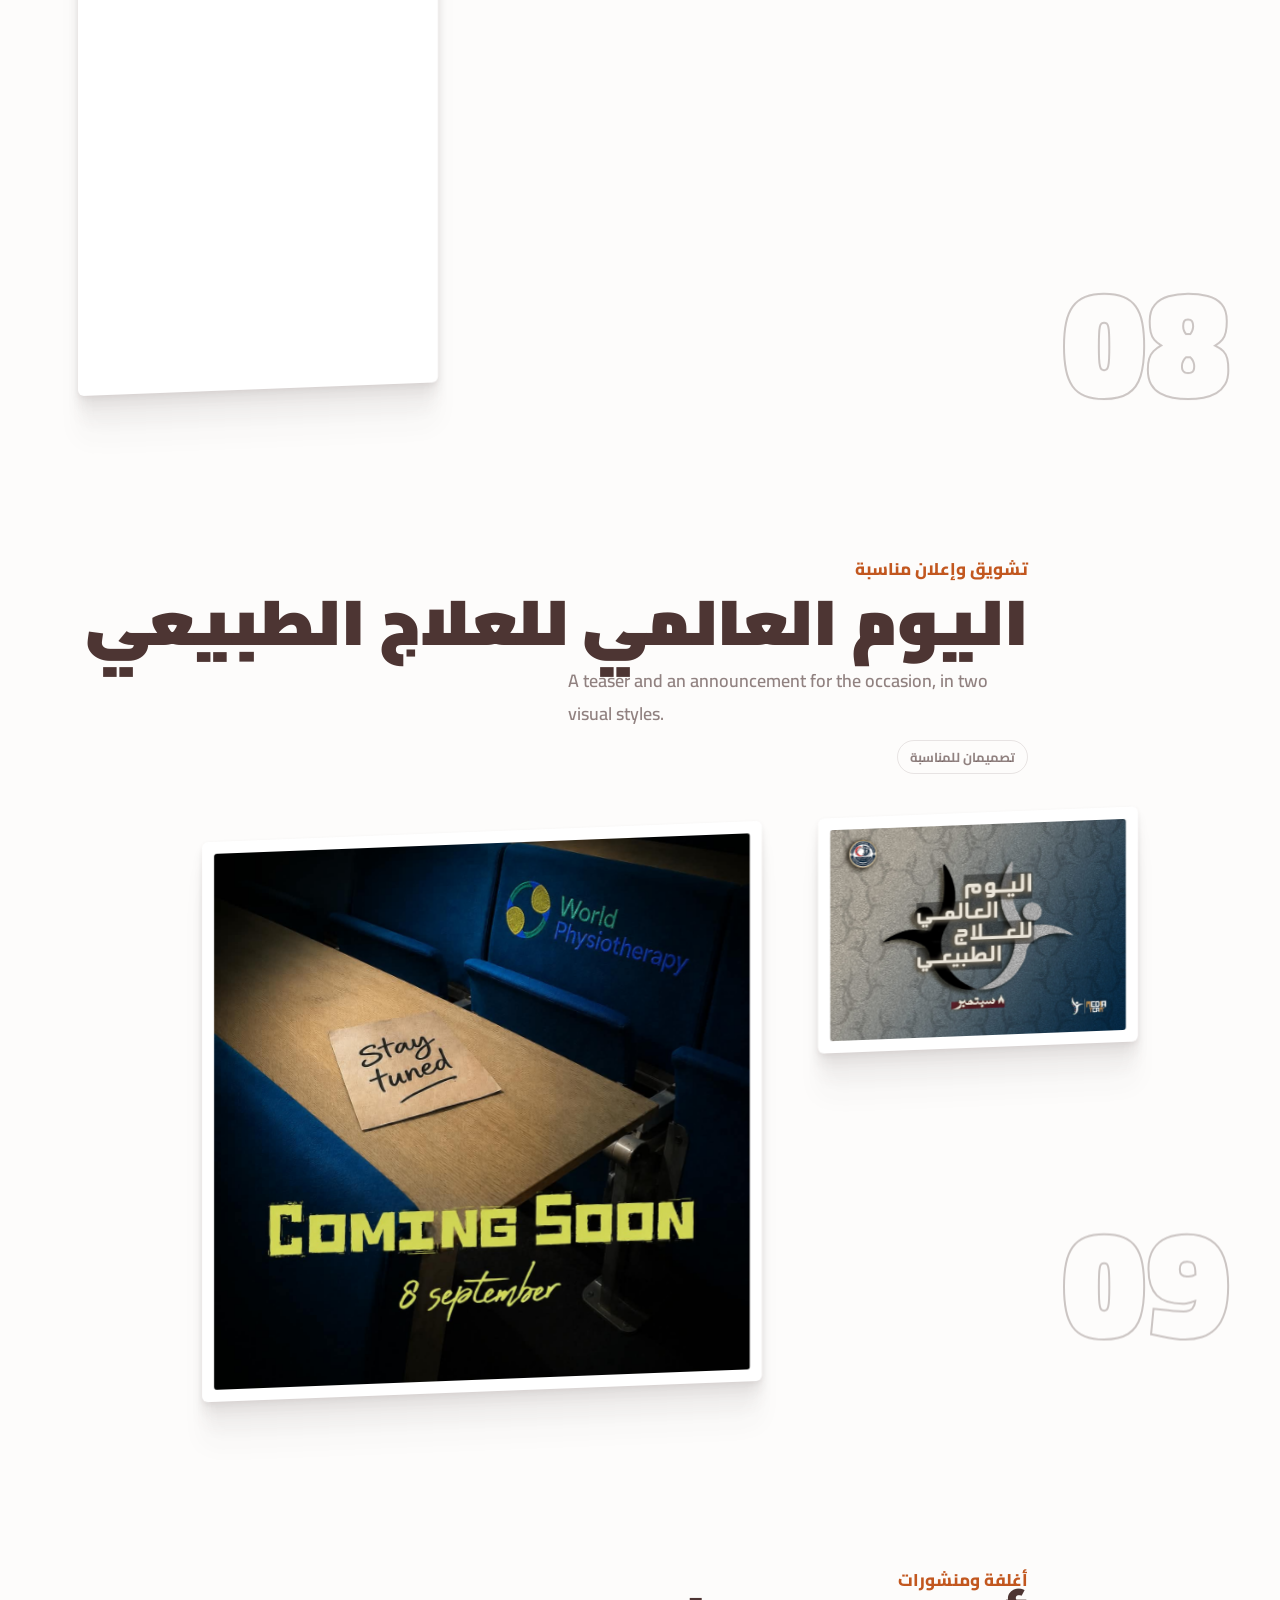
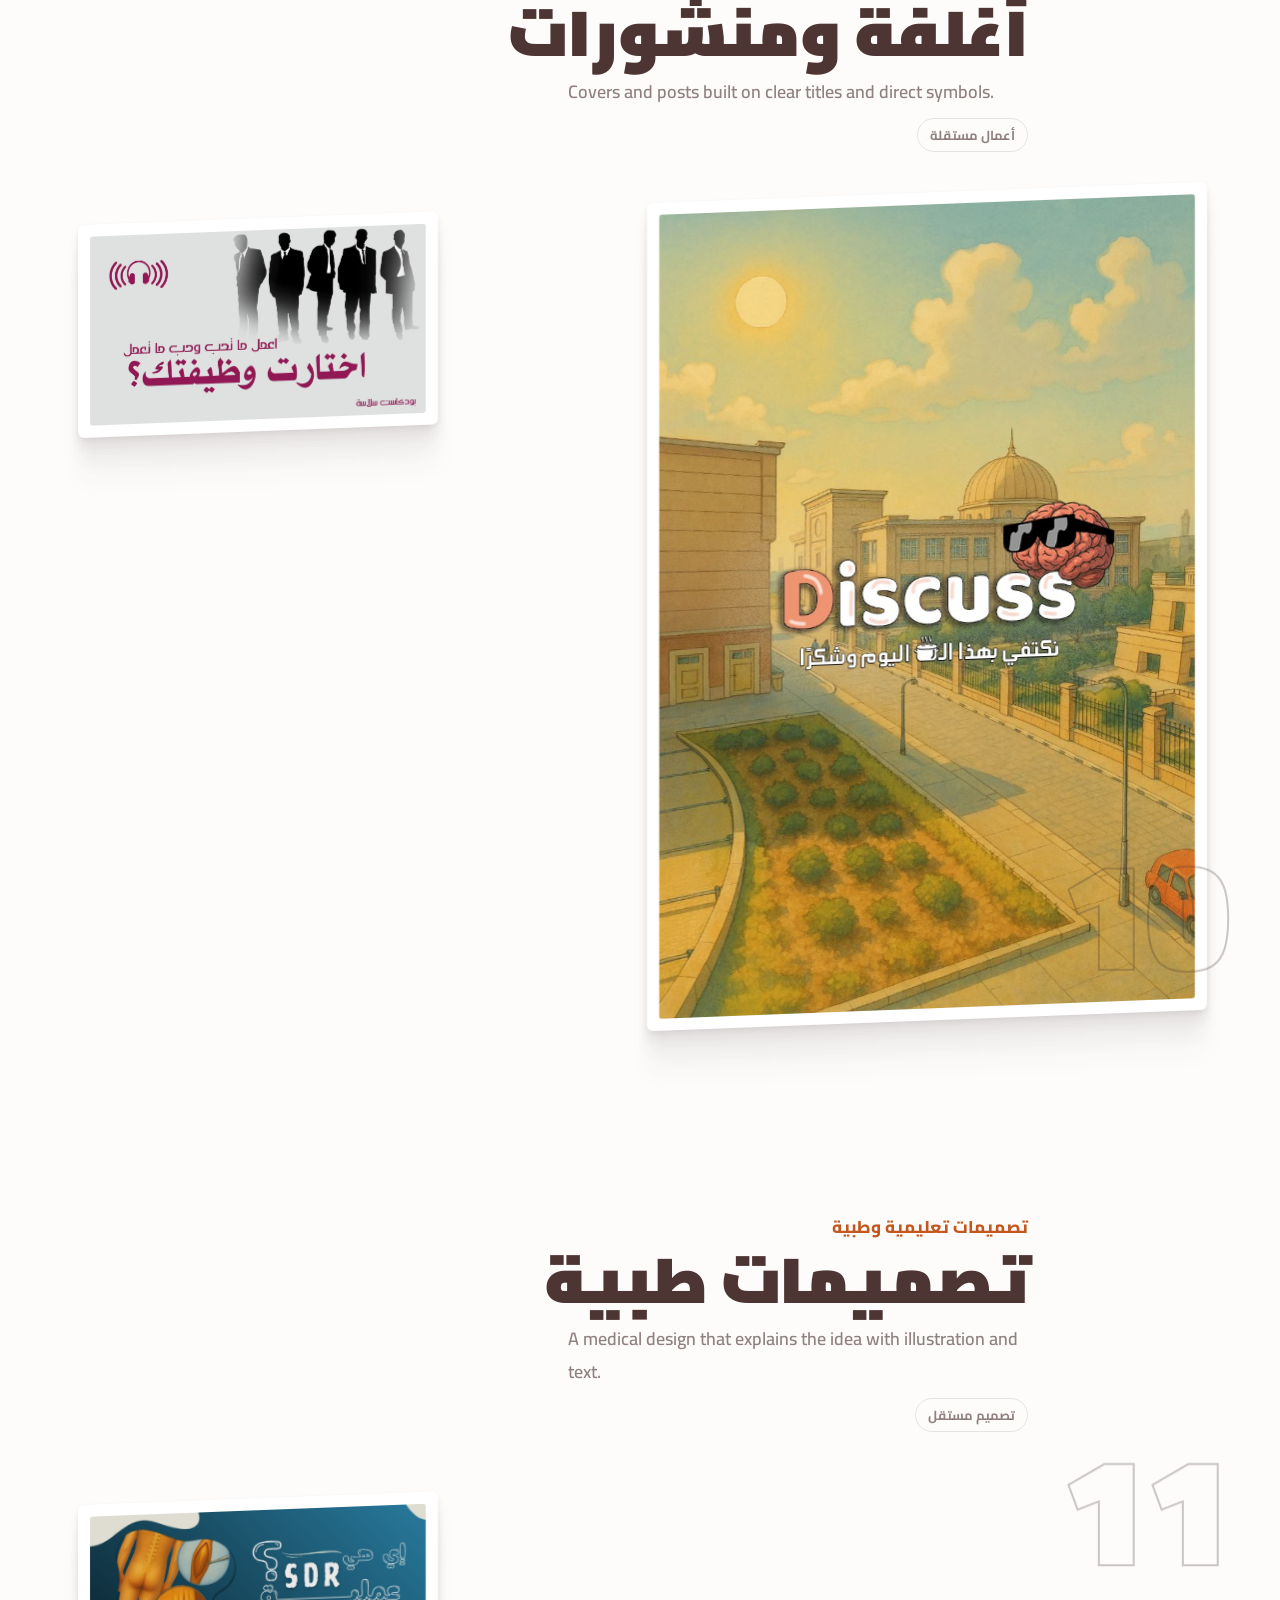
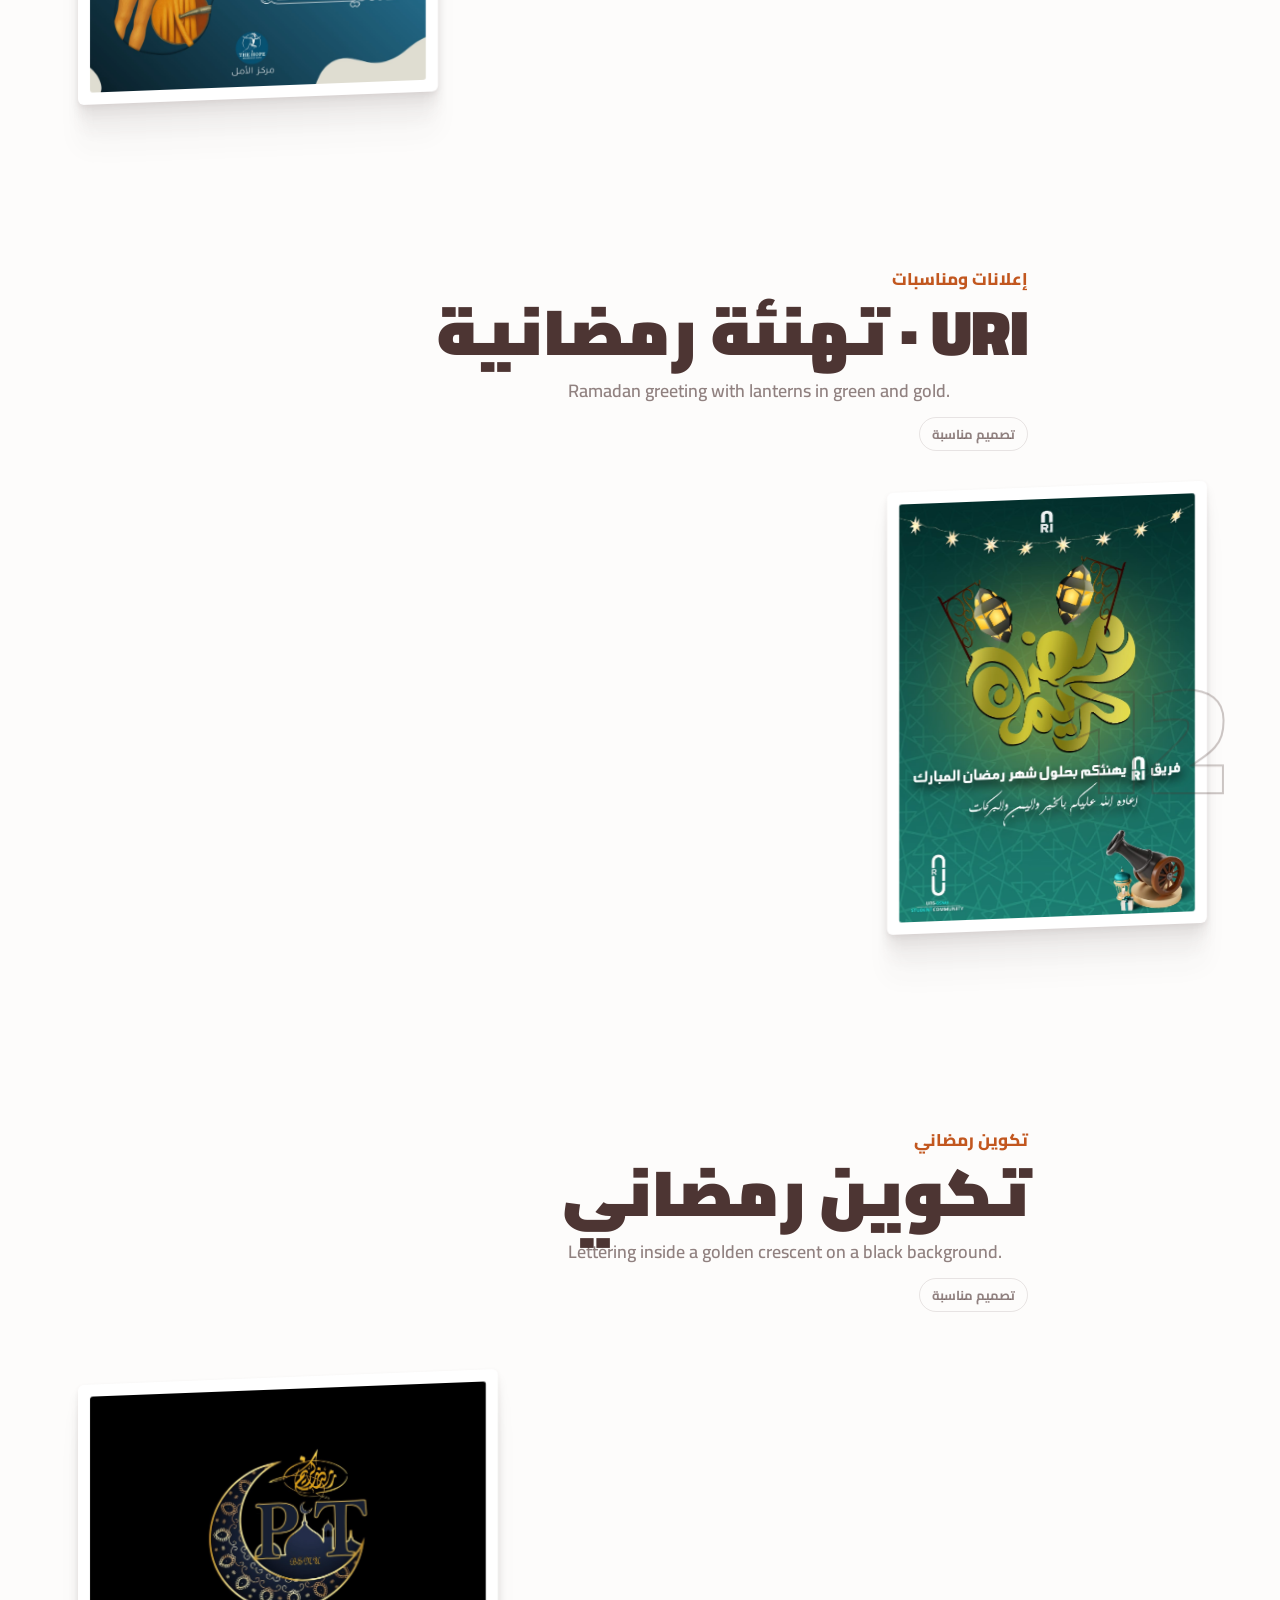
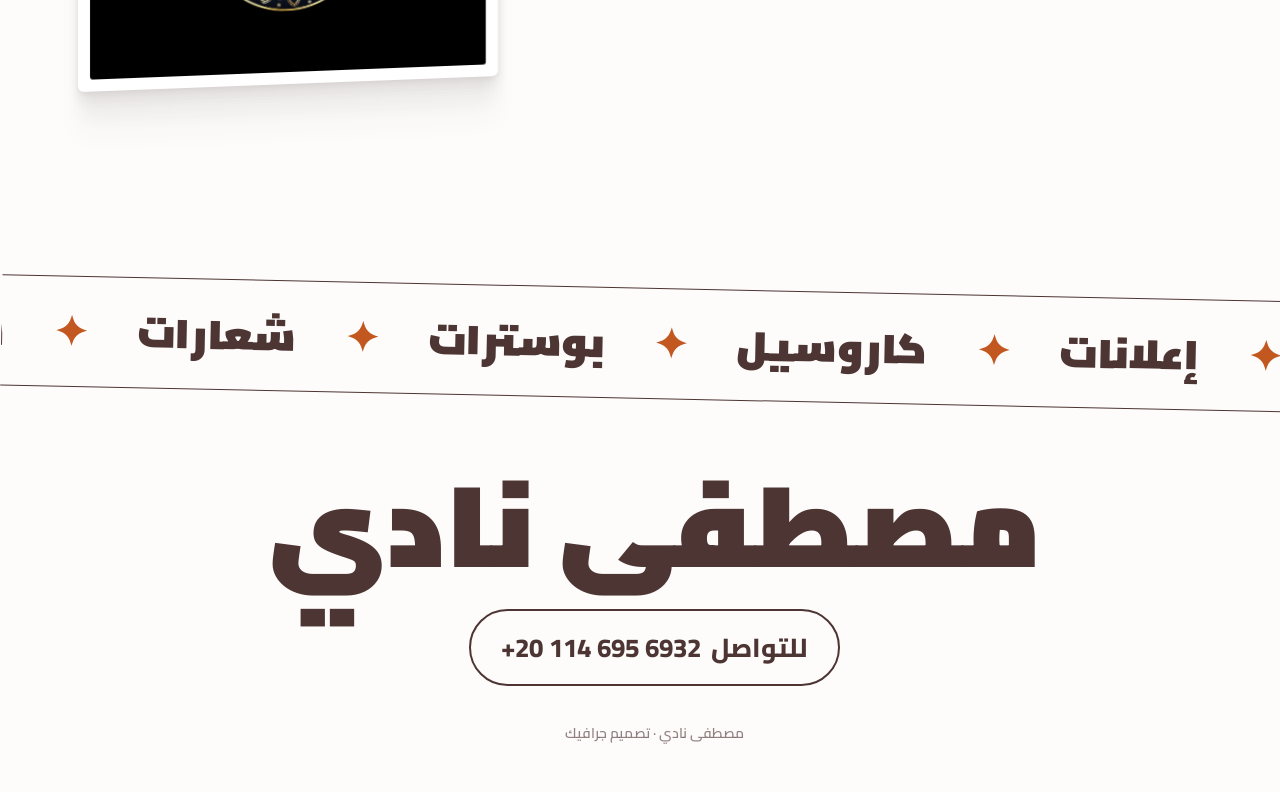
==== commit 93580536: "Fix gallery initialization and show every design without hidden reveal states" ====
--- a/index.html
+++ b/index.html
@@ -125,7 +125,7 @@
 .sec-story{font-size:clamp(14px,1.7vw,18px);font-weight:600;color:var(--ink-2);max-width:46ch;margin-top:8px}
 .sec-format{display:inline-block;margin-top:10px;font-size:13px;font-weight:700;color:var(--ink-2);
   border:1px solid var(--hair);border-radius:999px;padding:4px 12px}
-.reveal{opacity:0;transform:translateY(56px);transition:opacity .9s var(--ease),transform .9s var(--ease)}
+.reveal{opacity:1;transition:transform .9s var(--ease)}
 .reveal.in{opacity:1;transform:none}
 
 /* art wall: varied collage */
@@ -133,7 +133,7 @@
 .art{position:relative;background:var(--frame);padding:clamp(7px,1vw,12px);border-radius:6px;
   box-shadow:var(--shadow-1);transition:box-shadow .45s var(--ease),transform .45s var(--ease),z-index 0s;
   flex:0 1 auto}
-.art img{border-radius:3px;width:100%;height:auto;opacity:0;background:linear-gradient(110deg,#eee8e0 30%,#f8f4ee 46%,#eee8e0 62%);background-size:220% 100%;animation:phMove 1.5s linear infinite;transition:opacity .5s var(--ease),transform .6s var(--ease)}
+.art img{border-radius:3px;width:100%;height:auto;opacity:1;background:linear-gradient(110deg,#eee8e0 30%,#f8f4ee 46%,#eee8e0 62%);background-size:220% 100%;animation:phMove 1.5s linear infinite;transition:opacity .5s var(--ease),transform .6s var(--ease)}
 .art.ready img{opacity:1;background:none;animation:none}
 @keyframes phMove{to{background-position:-220% 0}}
 .art:hover{box-shadow:var(--shadow-2);z-index:5}
@@ -234,6 +234,7 @@
 
 <script>
 const DATA = {"projects":[{"id":"burger","title":"Burger Hub","category":"هوية بصرية وسوشيال ميديا","story":"Logo, color palette, and ad designs in warm yellow and brown.","format":"عرض تقديمي من سبع صفحات","photos":["p45-1-BWflV8Vv.jpg","p45-2-C3rvq3K2.jpg","p45-3-Kyxeo5nC.jpg","p45-4-DEu4gOTe.jpg","p45-5-DUrSvF_I.jpg","p45-6-DRITUzNI.jpg","p45-7-CfOlUjn_.jpg"]},{"id":"posters","title":"بوسترات","category":"بوسترات وتجارب بصرية","story":"Standalone posters mixing Arabic type, collage, and print layouts.","format":"بوسترات مستقلة","photos":["a02-RbpmAoOi.jpg","a01-CkfH0pll.jpg","a33-DqPNkCgx.jpg","a30-BxJp0spm.jpg","a34-BaZ3dZfm.jpg","a31-Dx4bWwwc.jpg","a17-DWRwmdK_.jpg"]},{"id":"pt","title":"Be Well, Be Free","category":"شعار وتطبيقات بصرية","story":"Black and white logo applied to print, phone, and clothing.","format":"مجموعة تطبيقات للشعار","photos":["a22-CInR1_nE.jpg","a24-111wOjG7.jpg","a28-Buz3Ih0F.jpg","a26-CeX2zYpM.jpg"]},{"id":"marks","title":"شعارات","category":"مجموعة شعارات","story":"A set of standalone logos, symbols, and letter marks.","format":"شعارات مستقلة","photos":["a04-DyL0mo8n.jpg","a44-wRYIcVD8.jpg","a42-CfCaT0AY.jpg","a16-C4v1Qu2W.jpg"]},{"id":"walking","title":"كاروسيل توعوي للأطفال","category":"كاروسيل توعوي","story":"Seven awareness slides for kids with one color style and clear titles.","format":"كاروسيل من سبع شرائح","photos":["p46-1-BAdErb7N.jpg","p46-2-ByRH8O_i.jpg","p46-3-aFHEF3sl.jpg","p46-4-D18oYzFy.jpg","p46-5-Dh9tHY46.jpg","p46-6-DEraLM7H.jpg","p46-7-DEj0y0rb.jpg"]},{"id":"ultras","title":"UltrasTherapy","category":"شعار وتصميم سوشيال ميديا","story":"Curved-type logo in pink tones, plus a volunteer call post.","format":"شعار ومنشور","photos":["a03-C8en8lCx.jpg","a09-C1Jd3Jxv.jpg"]},{"id":"campus","title":"تصميمات جامعية","category":"مجموعة جامعية","story":"Welcome and congratulation designs for university, shown on print.","format":"أعمال مستقلة ضمن مجموعة جامعية","photos":["a05-DspDVDfn.jpg","a18-BUEZRKuj.jpg","a19-VtS6MWNE.jpg","a35-BCWllhi2.jpg"]},{"id":"world","title":"اليوم العالمي للعلاج الطبيعي","category":"تشويق وإعلان مناسبة","story":"A teaser and an announcement for the occasion, in two visual styles.","format":"تصميمان للمناسبة","photos":["a21-C3n-o7B3.jpg","a06-DCfmrgbM.jpg"]},{"id":"covers","title":"أغلفة ومنشورات","category":"أغلفة ومنشورات","story":"Covers and posts built on clear titles and direct symbols.","format":"أعمال مستقلة","photos":["a39-Dp5b7muh.jpg","a32-DKysWhcy.jpg"]},{"id":"medical","title":"تصميمات طبية","category":"تصميمات تعليمية وطبية","story":"A medical design that explains the idea with illustration and text.","format":"تصميم مستقل","photos":["a07-ChCjGbl-.jpg"]},{"id":"uri","title":"URI · تهنئة رمضانية","category":"إعلانات ومناسبات","story":"Ramadan greeting with lanterns in green and gold.","format":"تصميم مناسبة","photos":["a10-8uPhrc7M.jpg"]},{"id":"ramadan","title":"تكوين رمضاني","category":"تكوين رمضاني","story":"Lettering inside a golden crescent on a black background.","format":"تصميم مناسبة","photos":["a41-vynLfE4_.jpg"]}]};
+const DIMS = {"p45-1-BWflV8Vv.jpg":[2000,1125],"p45-2-C3rvq3K2.jpg":[2000,1125],"p45-3-Kyxeo5nC.jpg":[2000,1125],"p45-4-DEu4gOTe.jpg":[2000,1125],"p45-5-DUrSvF_I.jpg":[2000,1125],"p45-6-DRITUzNI.jpg":[2000,1125],"p45-7-CfOlUjn_.jpg":[2000,1125],"a02-RbpmAoOi.jpg":[1600,1600],"a01-CkfH0pll.jpg":[1350,1080],"a33-DqPNkCgx.jpg":[1350,1080],"a30-BxJp0spm.jpg":[904,1280],"a34-BaZ3dZfm.jpg":[1350,1080],"a31-Dx4bWwwc.jpg":[904,1280],"a17-DWRwmdK_.jpg":[1600,1142],"a22-CInR1_nE.jpg":[1280,960],"a24-111wOjG7.jpg":[1280,960],"a28-Buz3Ih0F.jpg":[1280,960],"a26-CeX2zYpM.jpg":[1280,960],"a04-DyL0mo8n.jpg":[1000,1000],"a44-wRYIcVD8.jpg":[1350,1080],"a42-CfCaT0AY.jpg":[1350,1080],"a16-C4v1Qu2W.jpg":[1024,1024],"p46-1-BAdErb7N.jpg":[500,500],"p46-2-ByRH8O_i.jpg":[500,500],"p46-3-aFHEF3sl.jpg":[500,500],"p46-4-D18oYzFy.jpg":[500,500],"p46-5-Dh9tHY46.jpg":[500,500],"p46-6-DEraLM7H.jpg":[500,500],"p46-7-DEj0y0rb.jpg":[500,500],"a03-C8en8lCx.jpg":[1254,1254],"a09-C1Jd3Jxv.jpg":[1600,992],"a05-DspDVDfn.jpg":[1280,1280],"a18-BUEZRKuj.jpg":[1050,1050],"a19-VtS6MWNE.jpg":[1200,900],"a35-BCWllhi2.jpg":[960,1280],"a21-C3n-o7B3.jpg":[1600,1142],"a06-DCfmrgbM.jpg":[1254,1254],"a39-Dp5b7muh.jpg":[853,1280],"a32-DKysWhcy.jpg":[1280,720],"a07-ChCjGbl-.jpg":[1600,839],"a10-8uPhrc7M.jpg":[1131,1599],"a41-vynLfE4_.jpg":[1600,1142]};
 
 /* ---- build marquee ---- */
 const mqWords = ["هوية بصرية","سوشيال ميديا","شعارات","بوسترات","كاروسيل","إعلانات"];
@@ -263,7 +264,7 @@
       <div class="sec-titles">
         <span class="kicker">${p.category}</span>
         <h2>${p.title}</h2>
-        <p class="sec-story">${p.story}</p>
+        <p class="sec-story" lang="en" dir="ltr">${p.story}</p>
         <span class="sec-format">${p.format}</span>
       </div>
     </div>`;
@@ -295,7 +296,6 @@
   gallery.appendChild(sec);
 });
 
-const DIMS = {"p45-1-BWflV8Vv.jpg":[2000,1125],"p45-2-C3rvq3K2.jpg":[2000,1125],"p45-3-Kyxeo5nC.jpg":[2000,1125],"p45-4-DEu4gOTe.jpg":[2000,1125],"p45-5-DUrSvF_I.jpg":[2000,1125],"p45-6-DRITUzNI.jpg":[2000,1125],"p45-7-CfOlUjn_.jpg":[2000,1125],"a02-RbpmAoOi.jpg":[1600,1600],"a01-CkfH0pll.jpg":[1350,1080],"a33-DqPNkCgx.jpg":[1350,1080],"a30-BxJp0spm.jpg":[904,1280],"a34-BaZ3dZfm.jpg":[1350,1080],"a31-Dx4bWwwc.jpg":[904,1280],"a17-DWRwmdK_.jpg":[1600,1142],"a22-CInR1_nE.jpg":[1280,960],"a24-111wOjG7.jpg":[1280,960],"a28-Buz3Ih0F.jpg":[1280,960],"a26-CeX2zYpM.jpg":[1280,960],"a04-DyL0mo8n.jpg":[1000,1000],"a44-wRYIcVD8.jpg":[1350,1080],"a42-CfCaT0AY.jpg":[1350,1080],"a16-C4v1Qu2W.jpg":[1024,1024],"p46-1-BAdErb7N.jpg":[500,500],"p46-2-ByRH8O_i.jpg":[500,500],"p46-3-aFHEF3sl.jpg":[500,500],"p46-4-D18oYzFy.jpg":[500,500],"p46-5-Dh9tHY46.jpg":[500,500],"p46-6-DEraLM7H.jpg":[500,500],"p46-7-DEj0y0rb.jpg":[500,500],"a03-C8en8lCx.jpg":[1254,1254],"a09-C1Jd3Jxv.jpg":[1600,992],"a05-DspDVDfn.jpg":[1280,1280],"a18-BUEZRKuj.jpg":[1050,1050],"a19-VtS6MWNE.jpg":[1200,900],"a35-BCWllhi2.jpg":[960,1280],"a21-C3n-o7B3.jpg":[1600,1142],"a06-DCfmrgbM.jpg":[1254,1254],"a39-Dp5b7muh.jpg":[853,1280],"a32-DKysWhcy.jpg":[1280,720],"a07-ChCjGbl-.jpg":[1600,839],"a10-8uPhrc7M.jpg":[1131,1599],"a41-vynLfE4_.jpg":[1600,1142]};
 function makeArt(src, alt, tilt, lazy){
   const fig = document.createElement("figure");
   fig.className = `art reveal ${tilt}`;
@@ -304,7 +304,7 @@
   if (d){ img.width = d[0]; img.height = d[1]; } /* reserve real space before load */
   img.decoding = "async";
   img.src = "./"+src; img.alt = alt;
-  if (lazy) img.loading = "lazy";
+  img.loading = "eager";
   const done = () => fig.classList.add("ready");
   if (img.complete && img.naturalWidth) done();
   img.addEventListener("load", done);
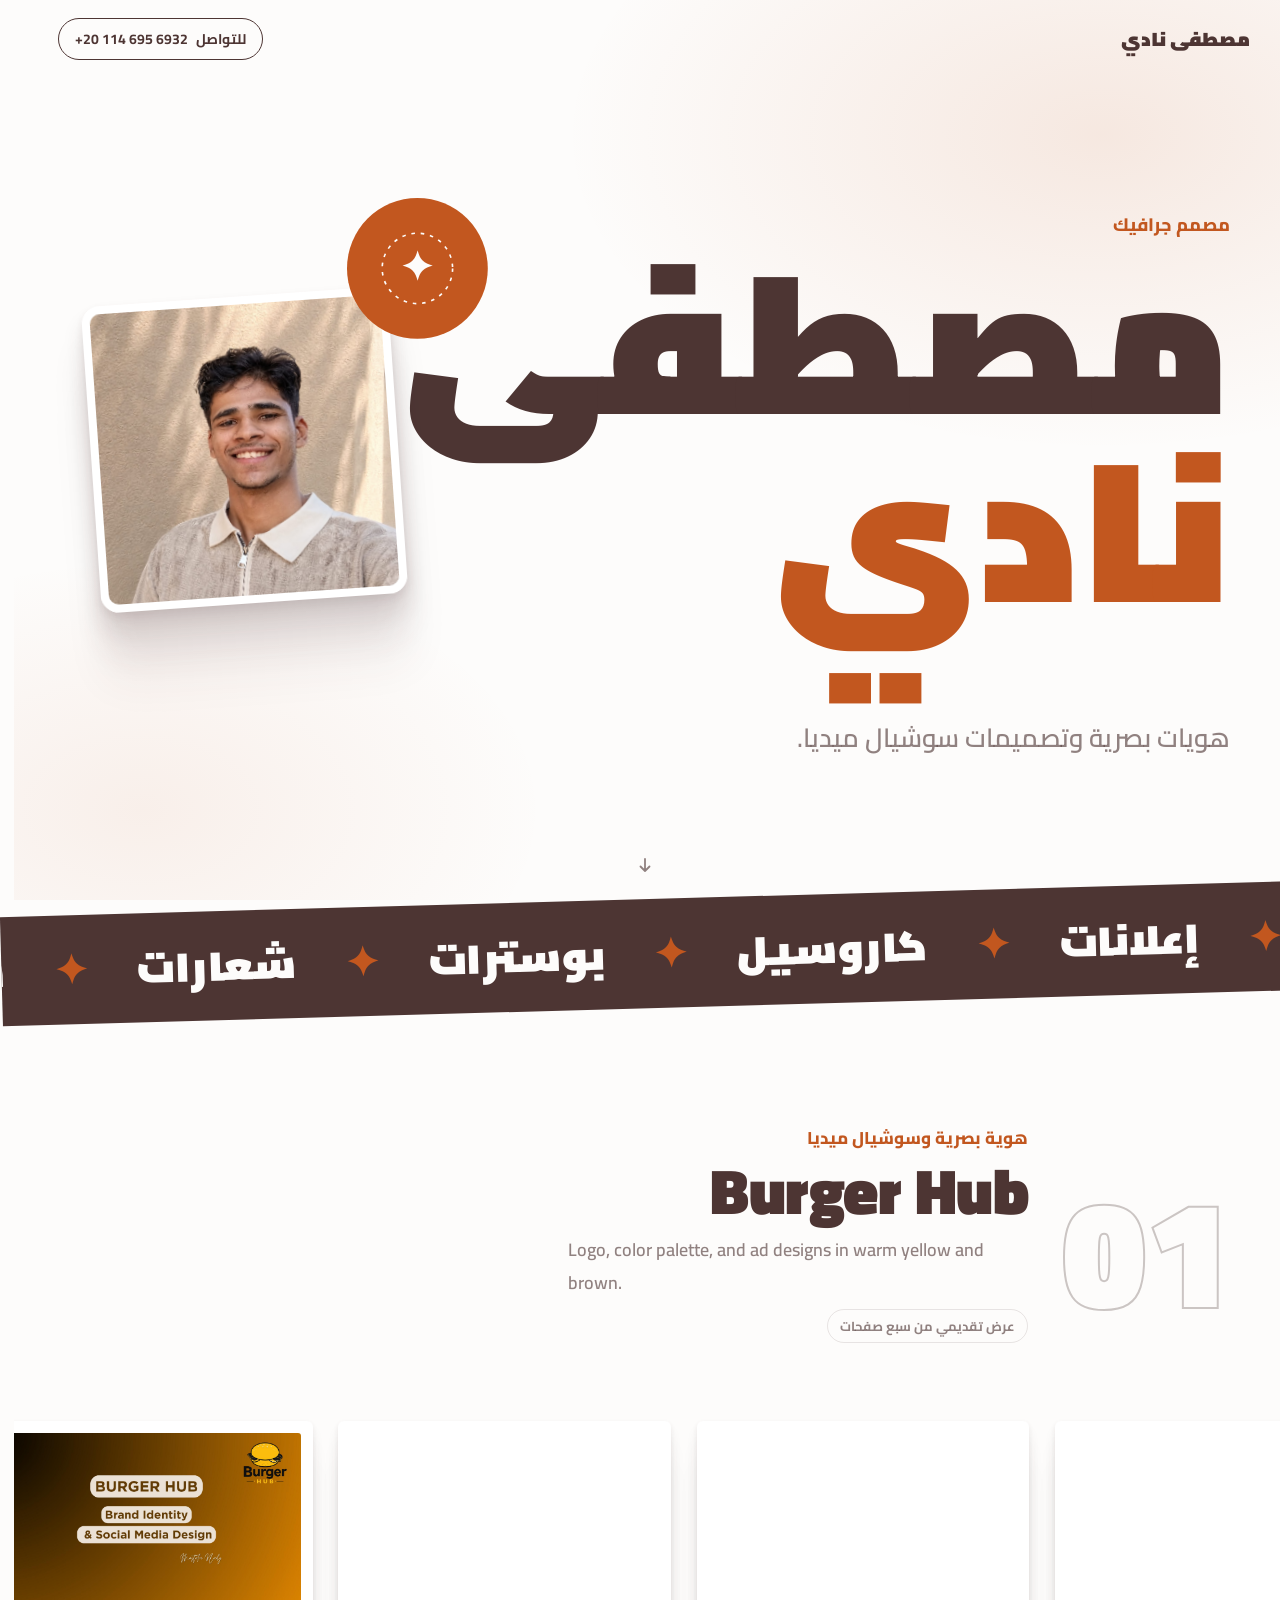
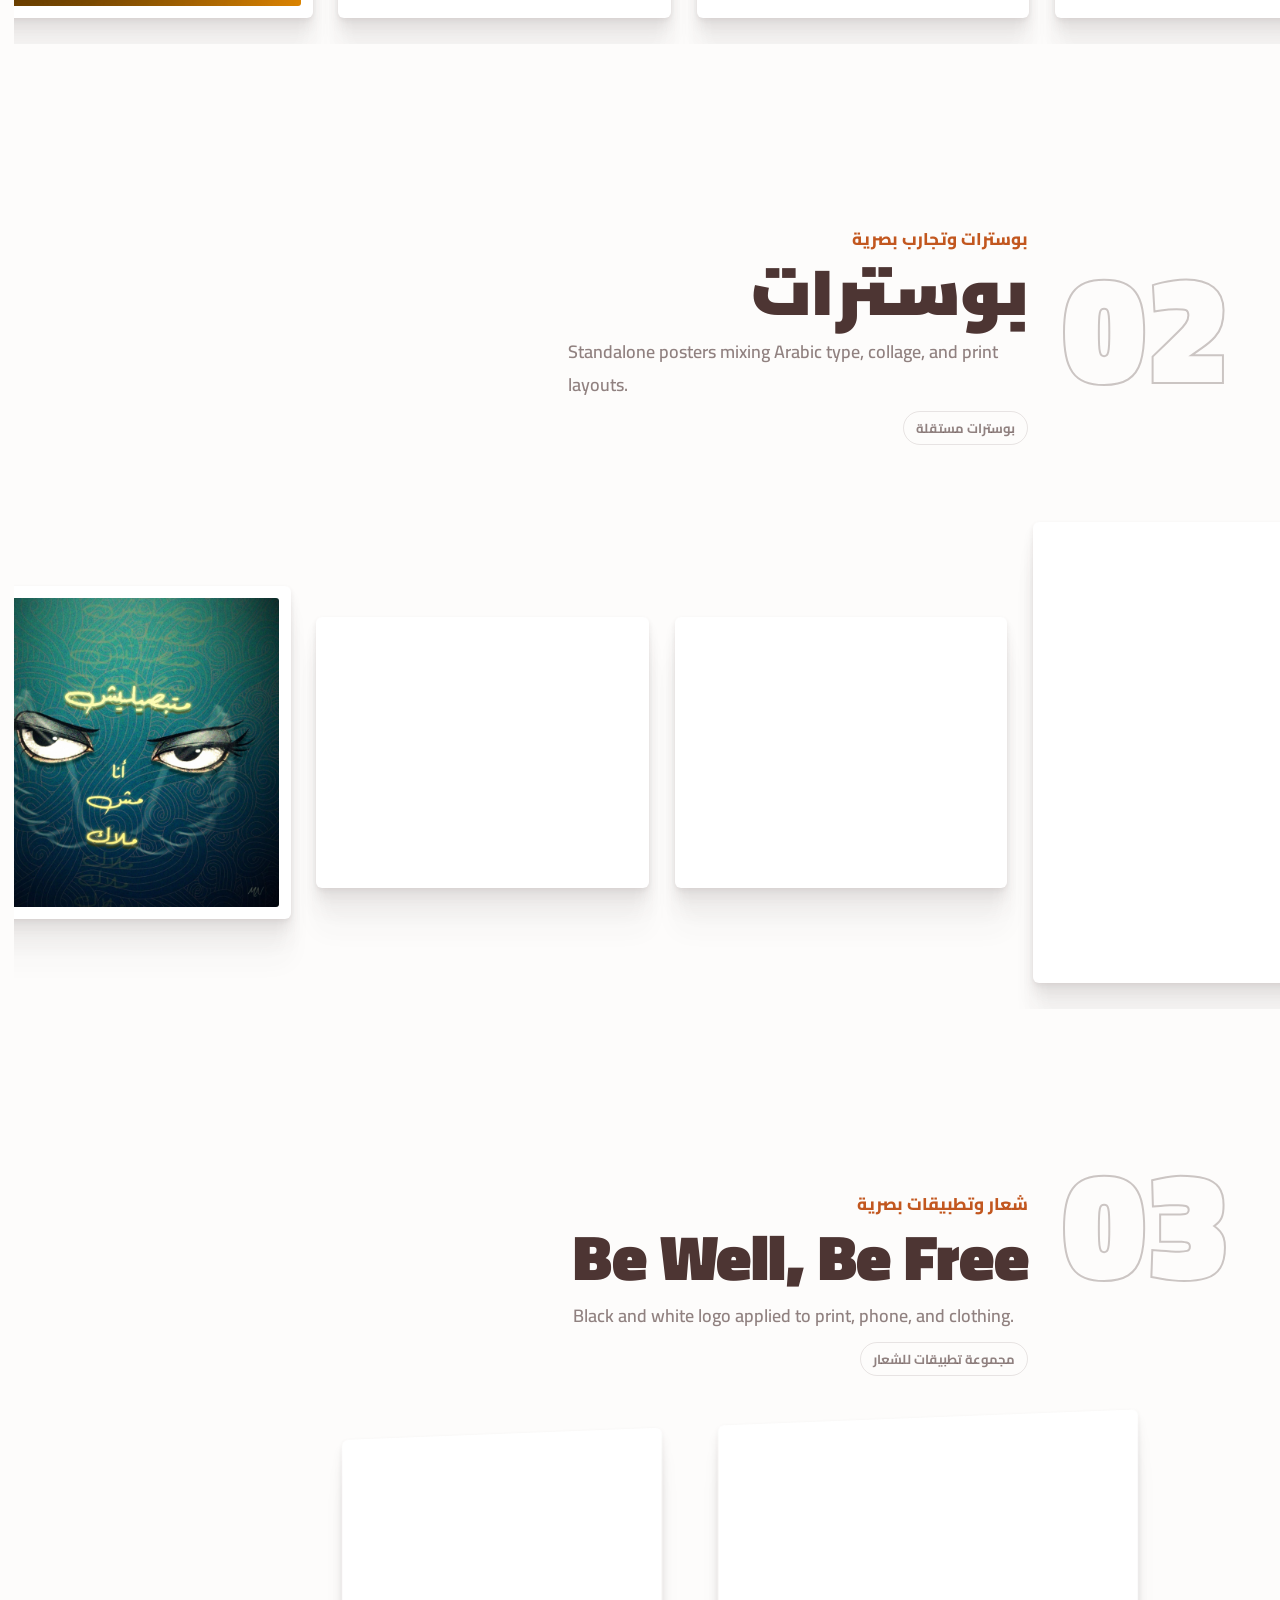
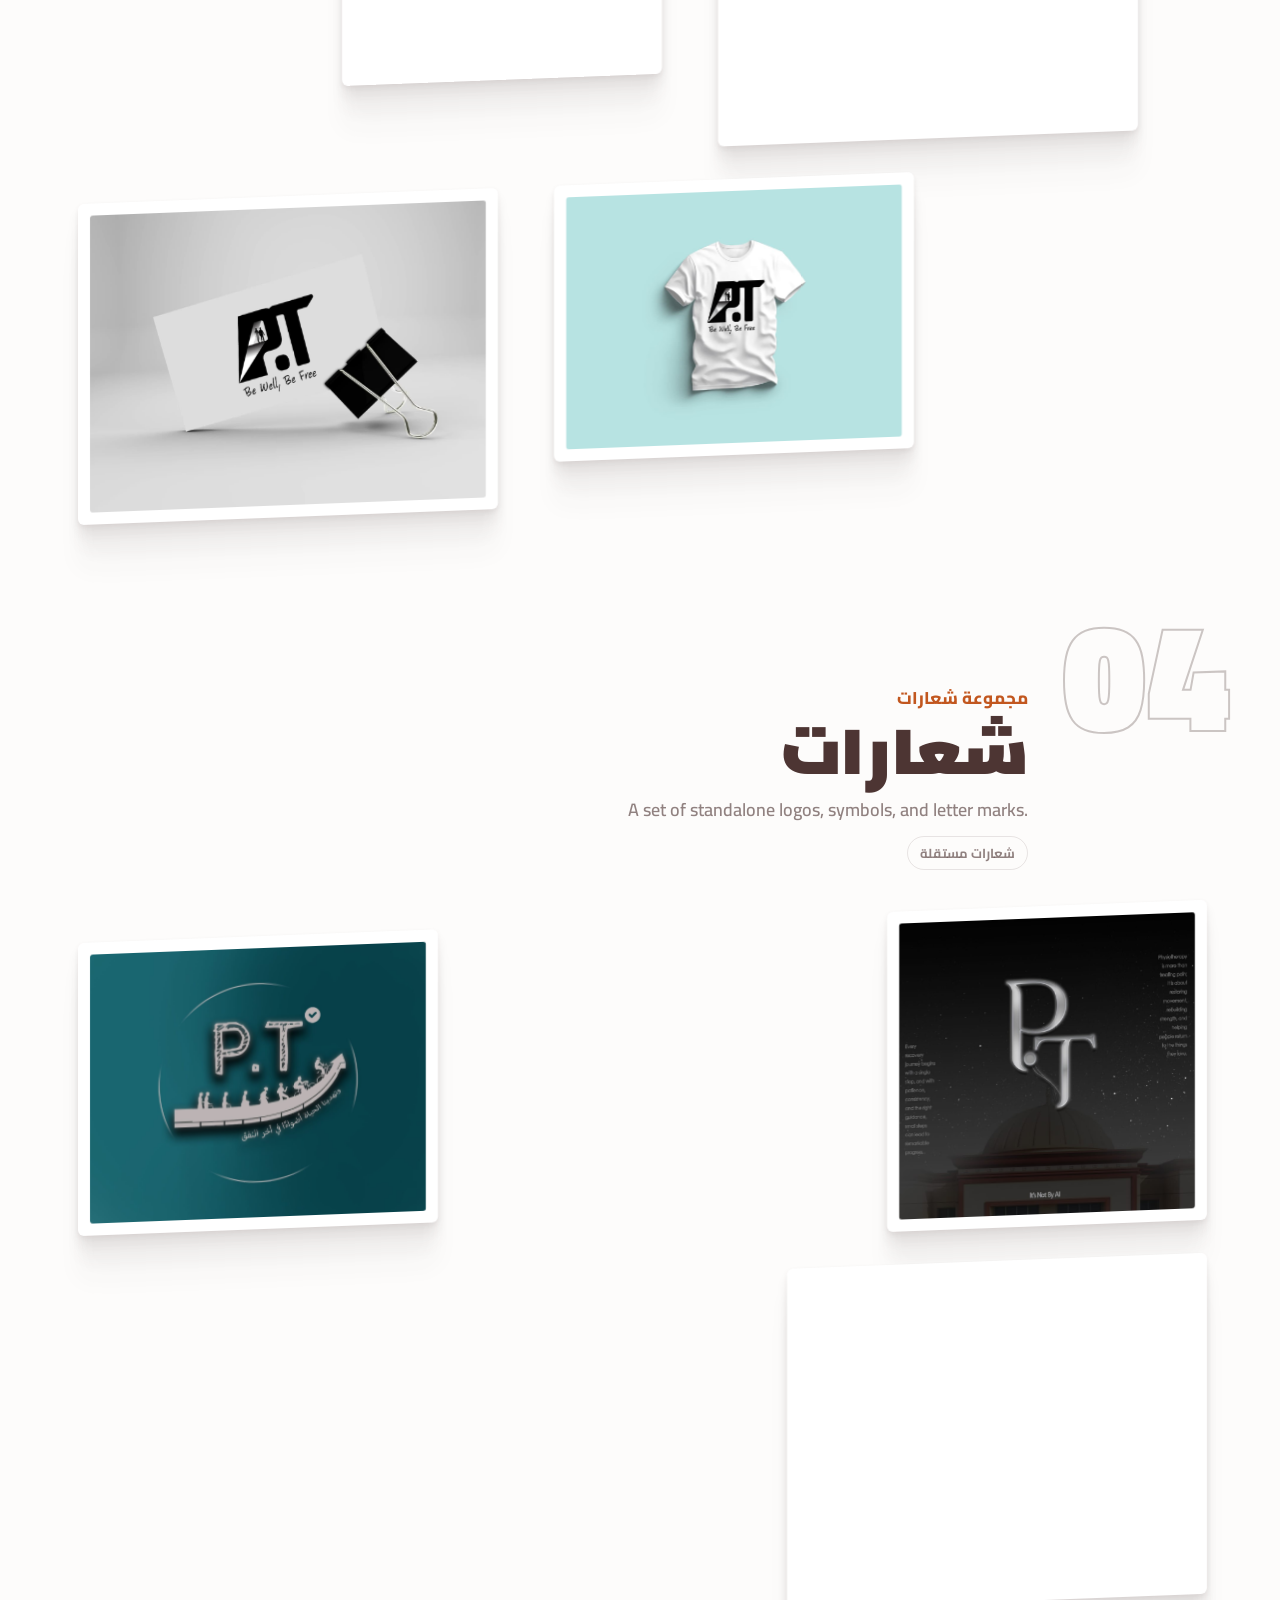
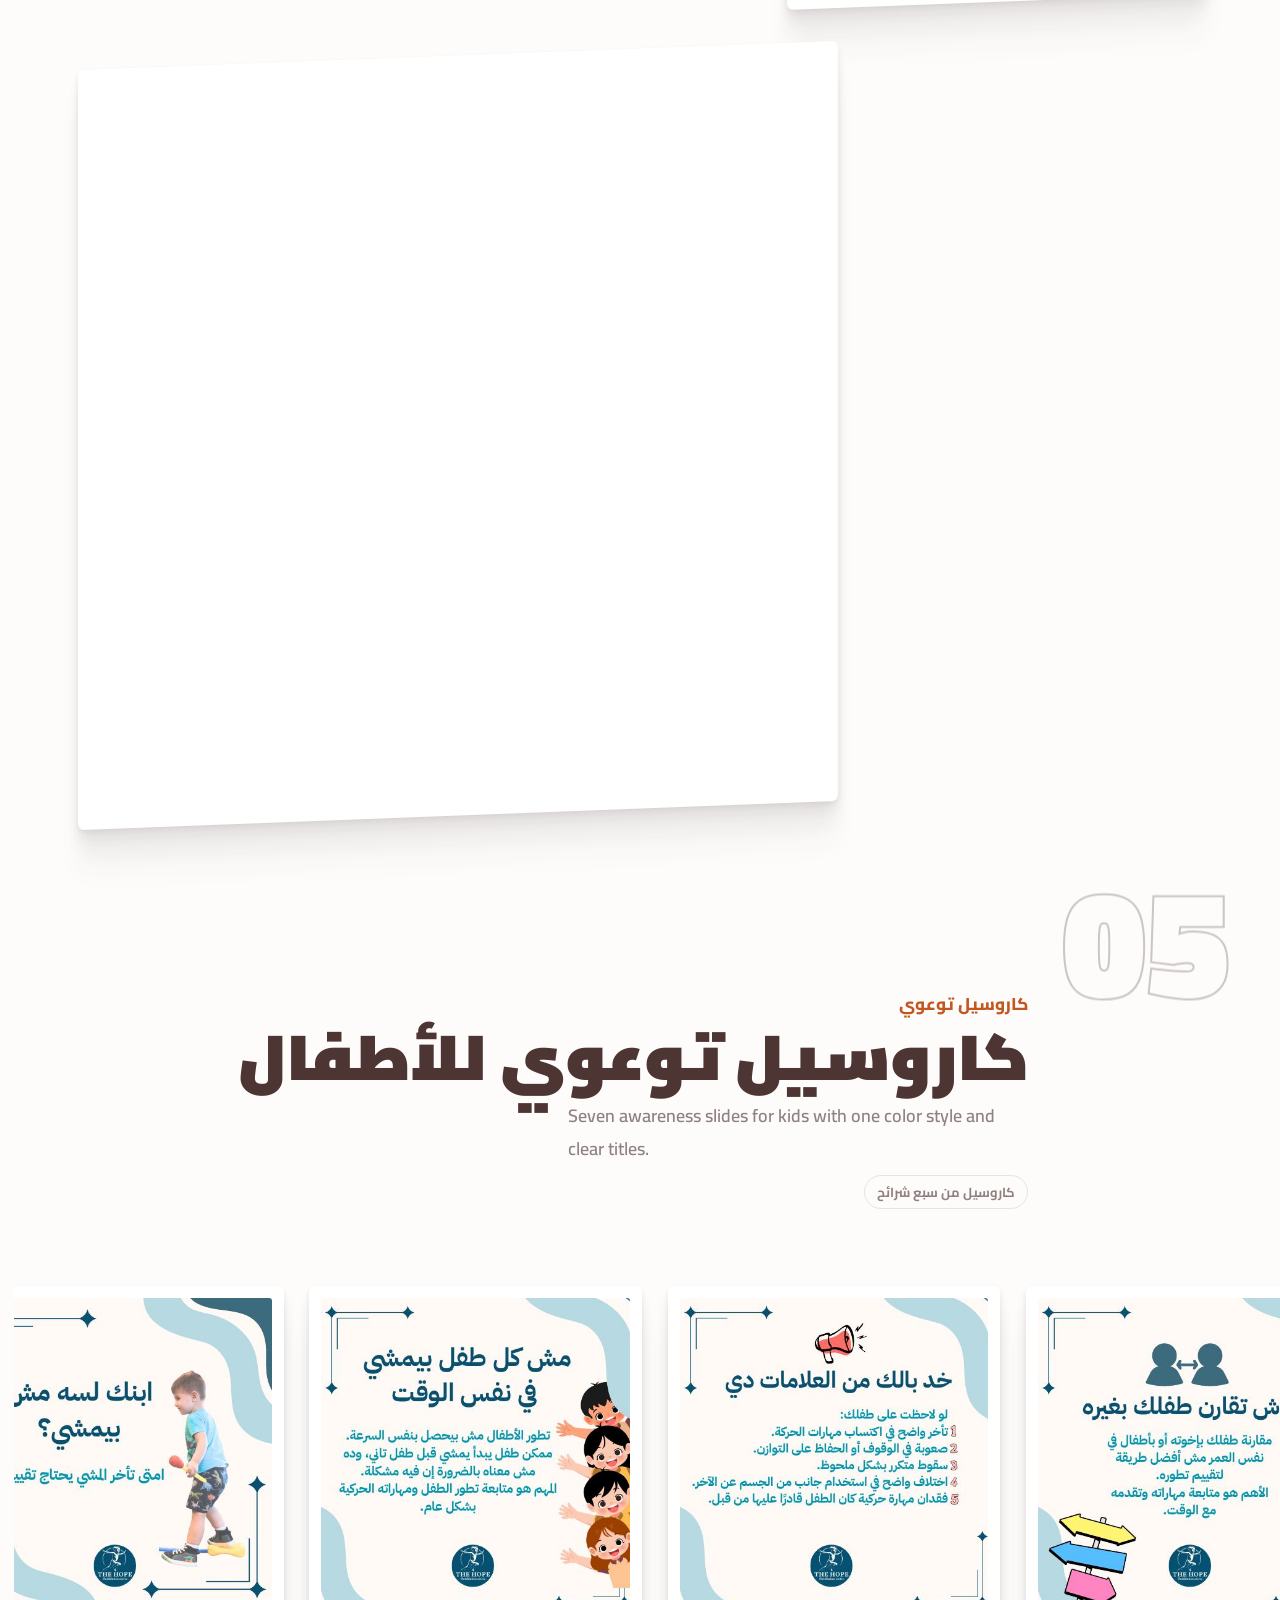
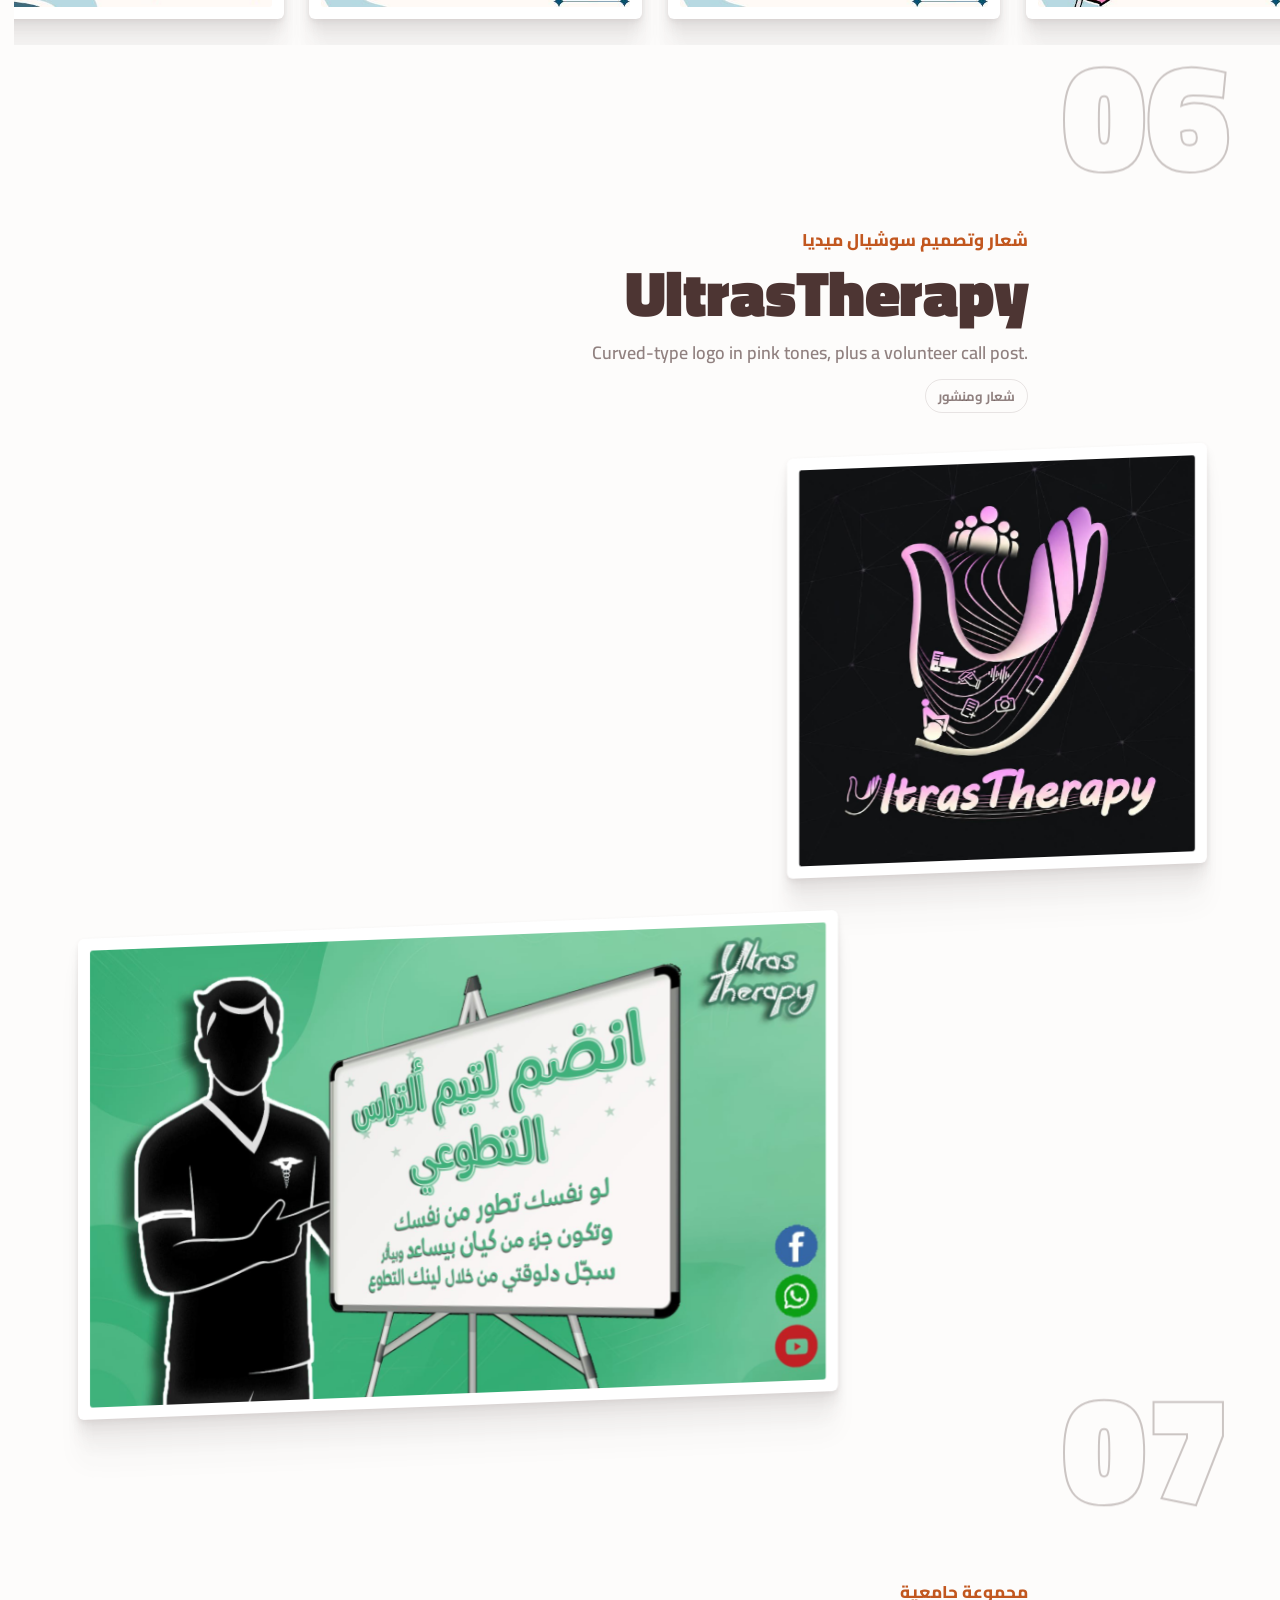
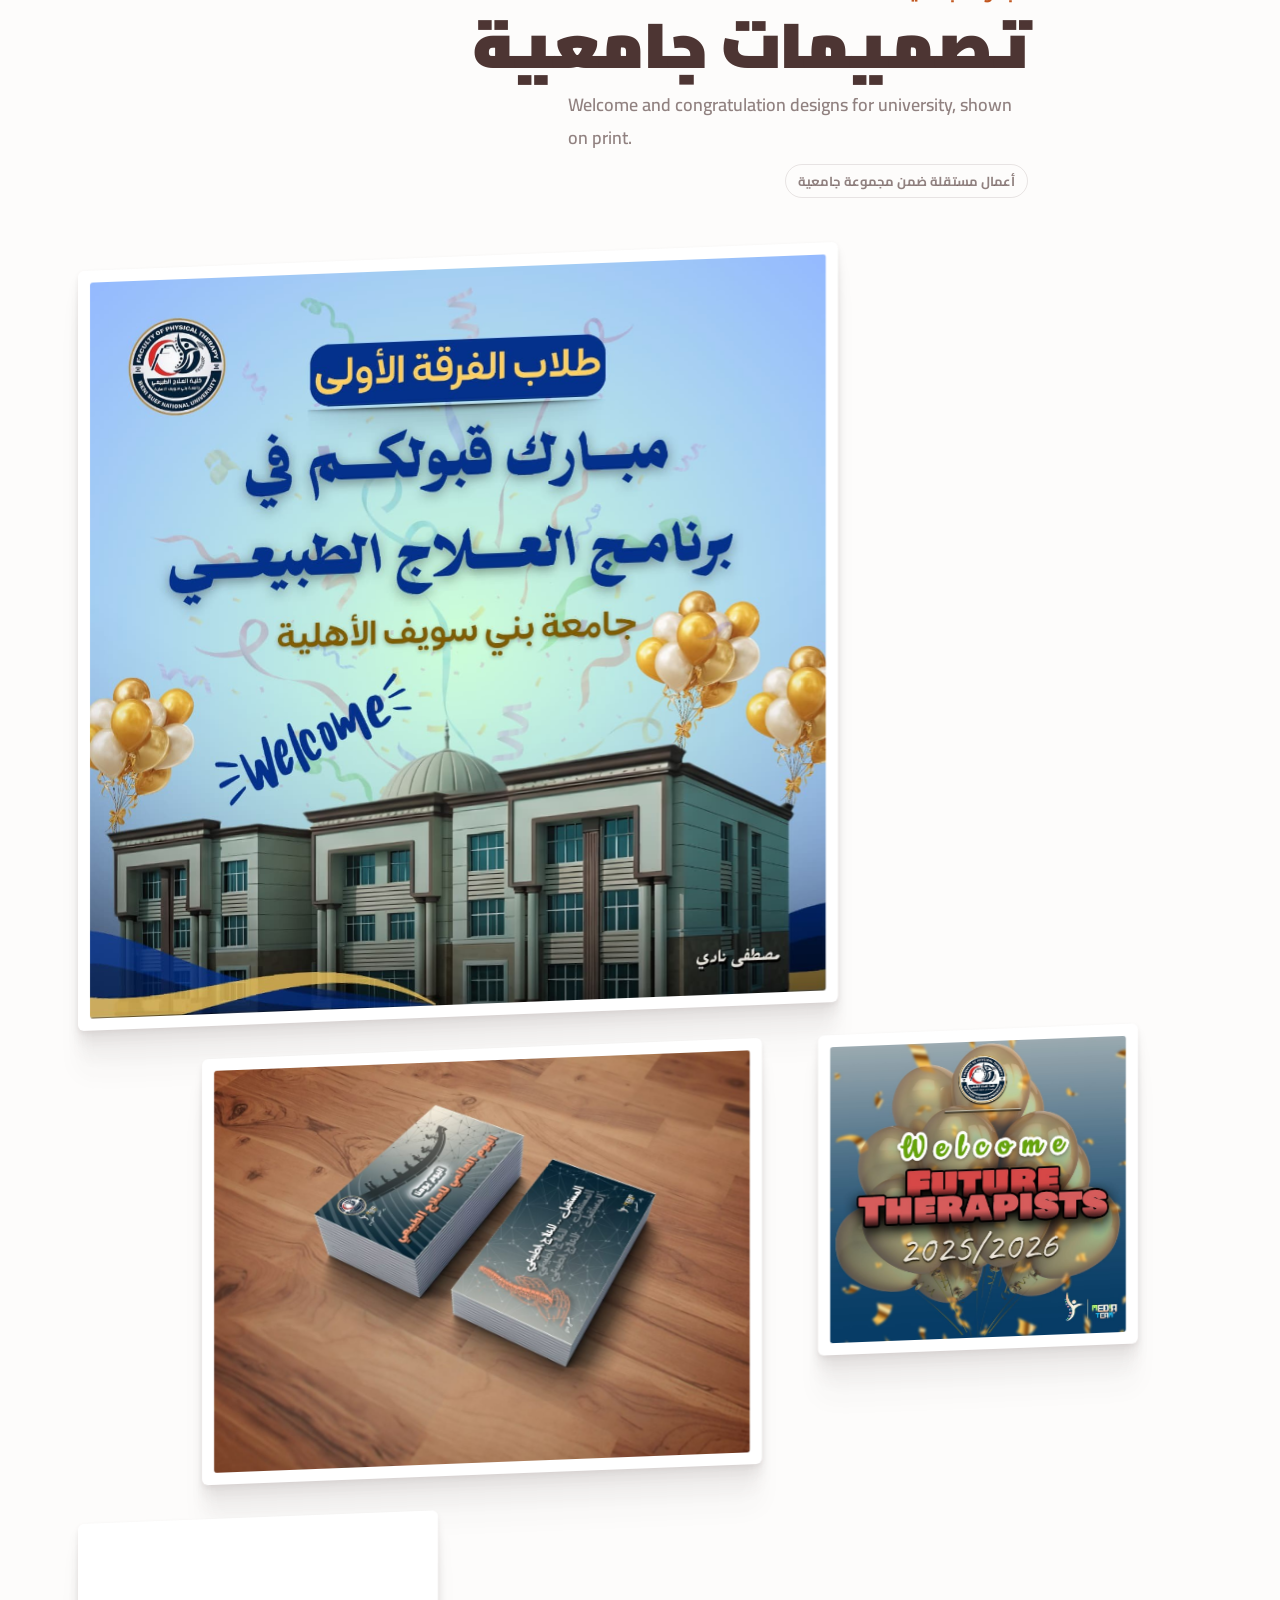
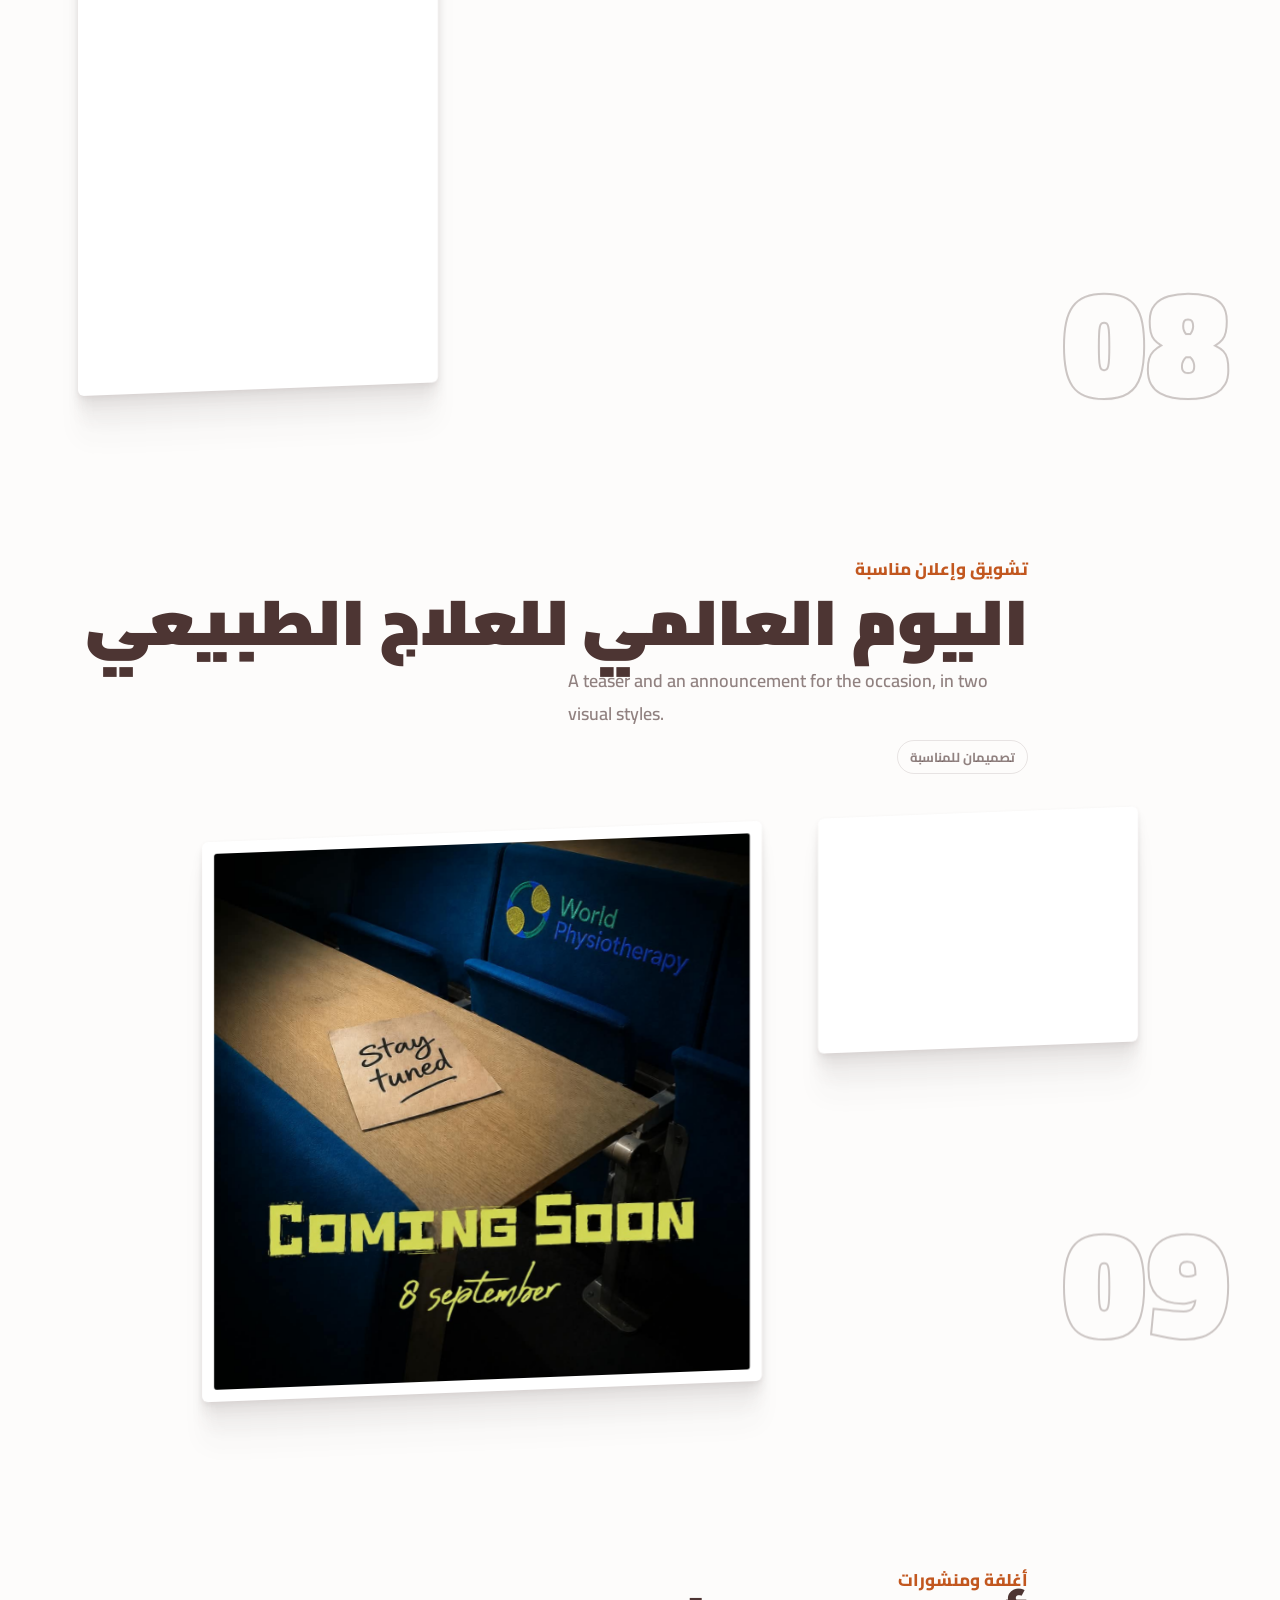
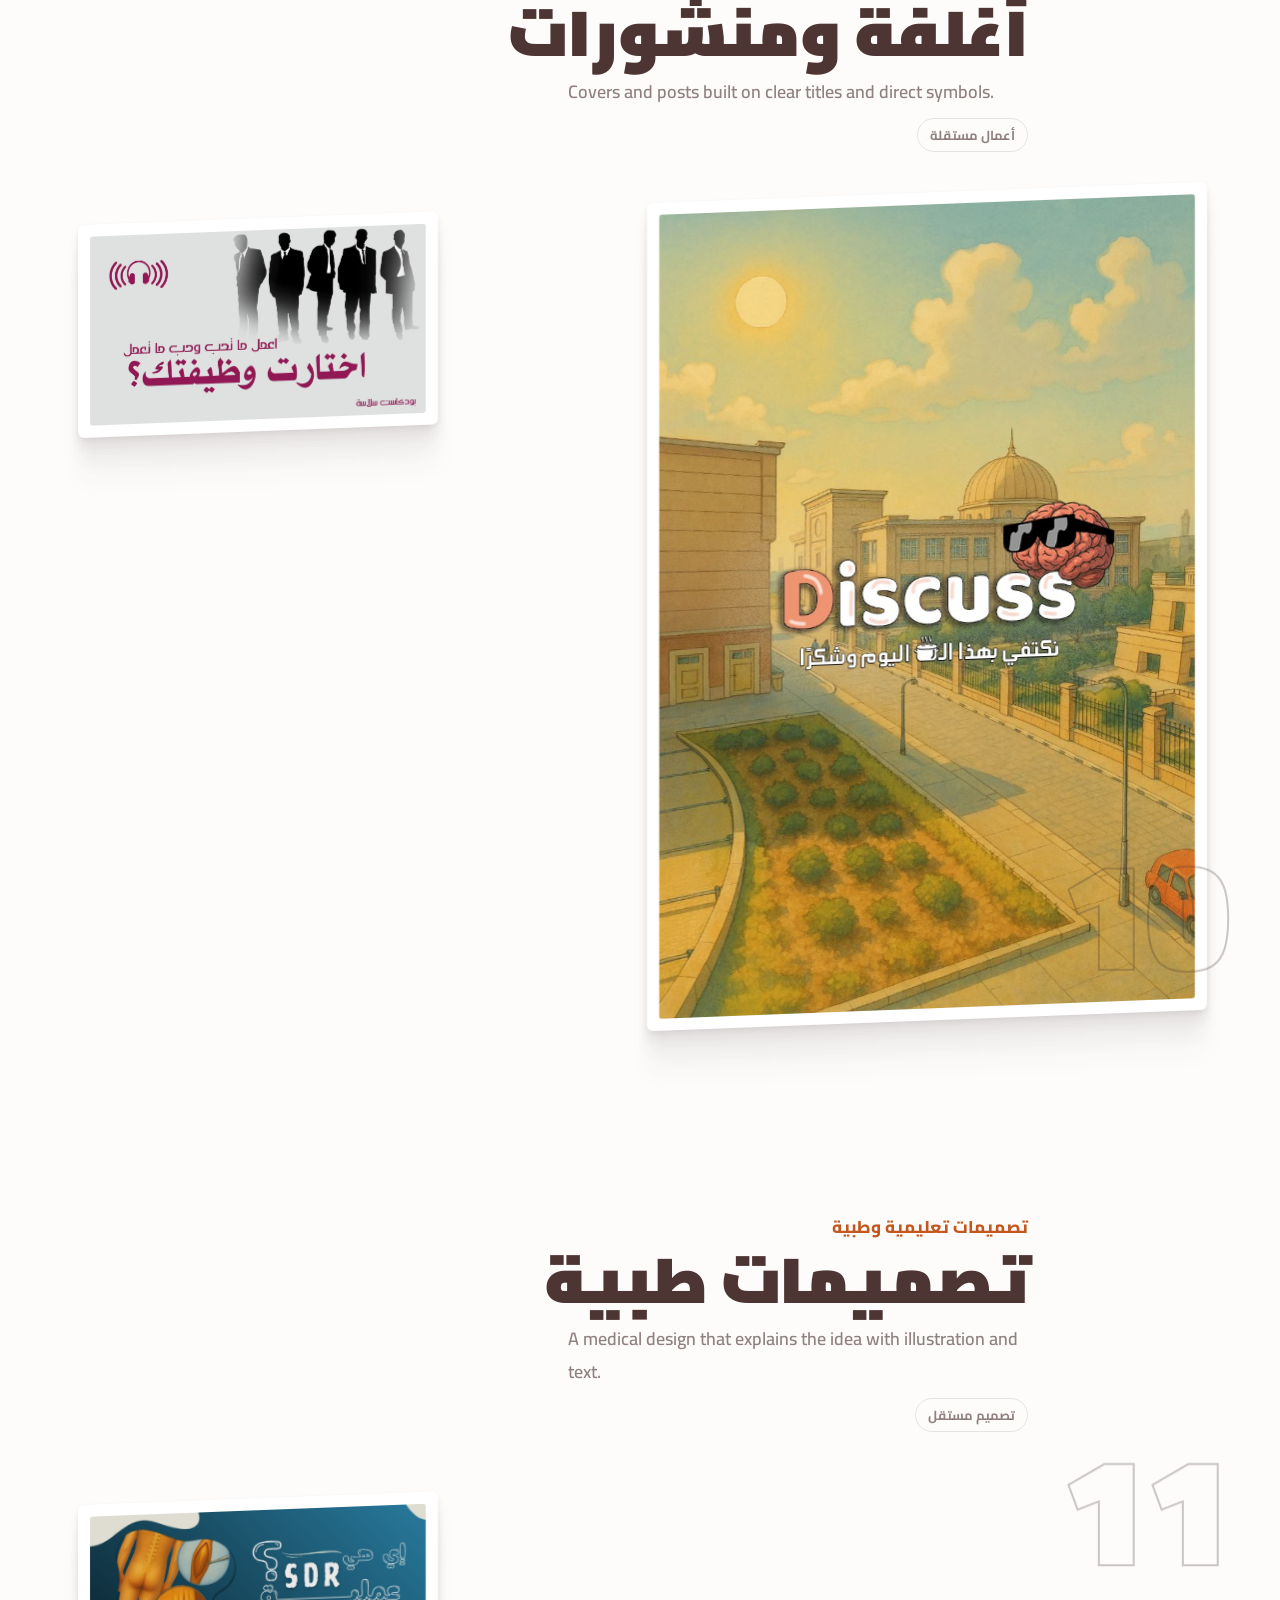
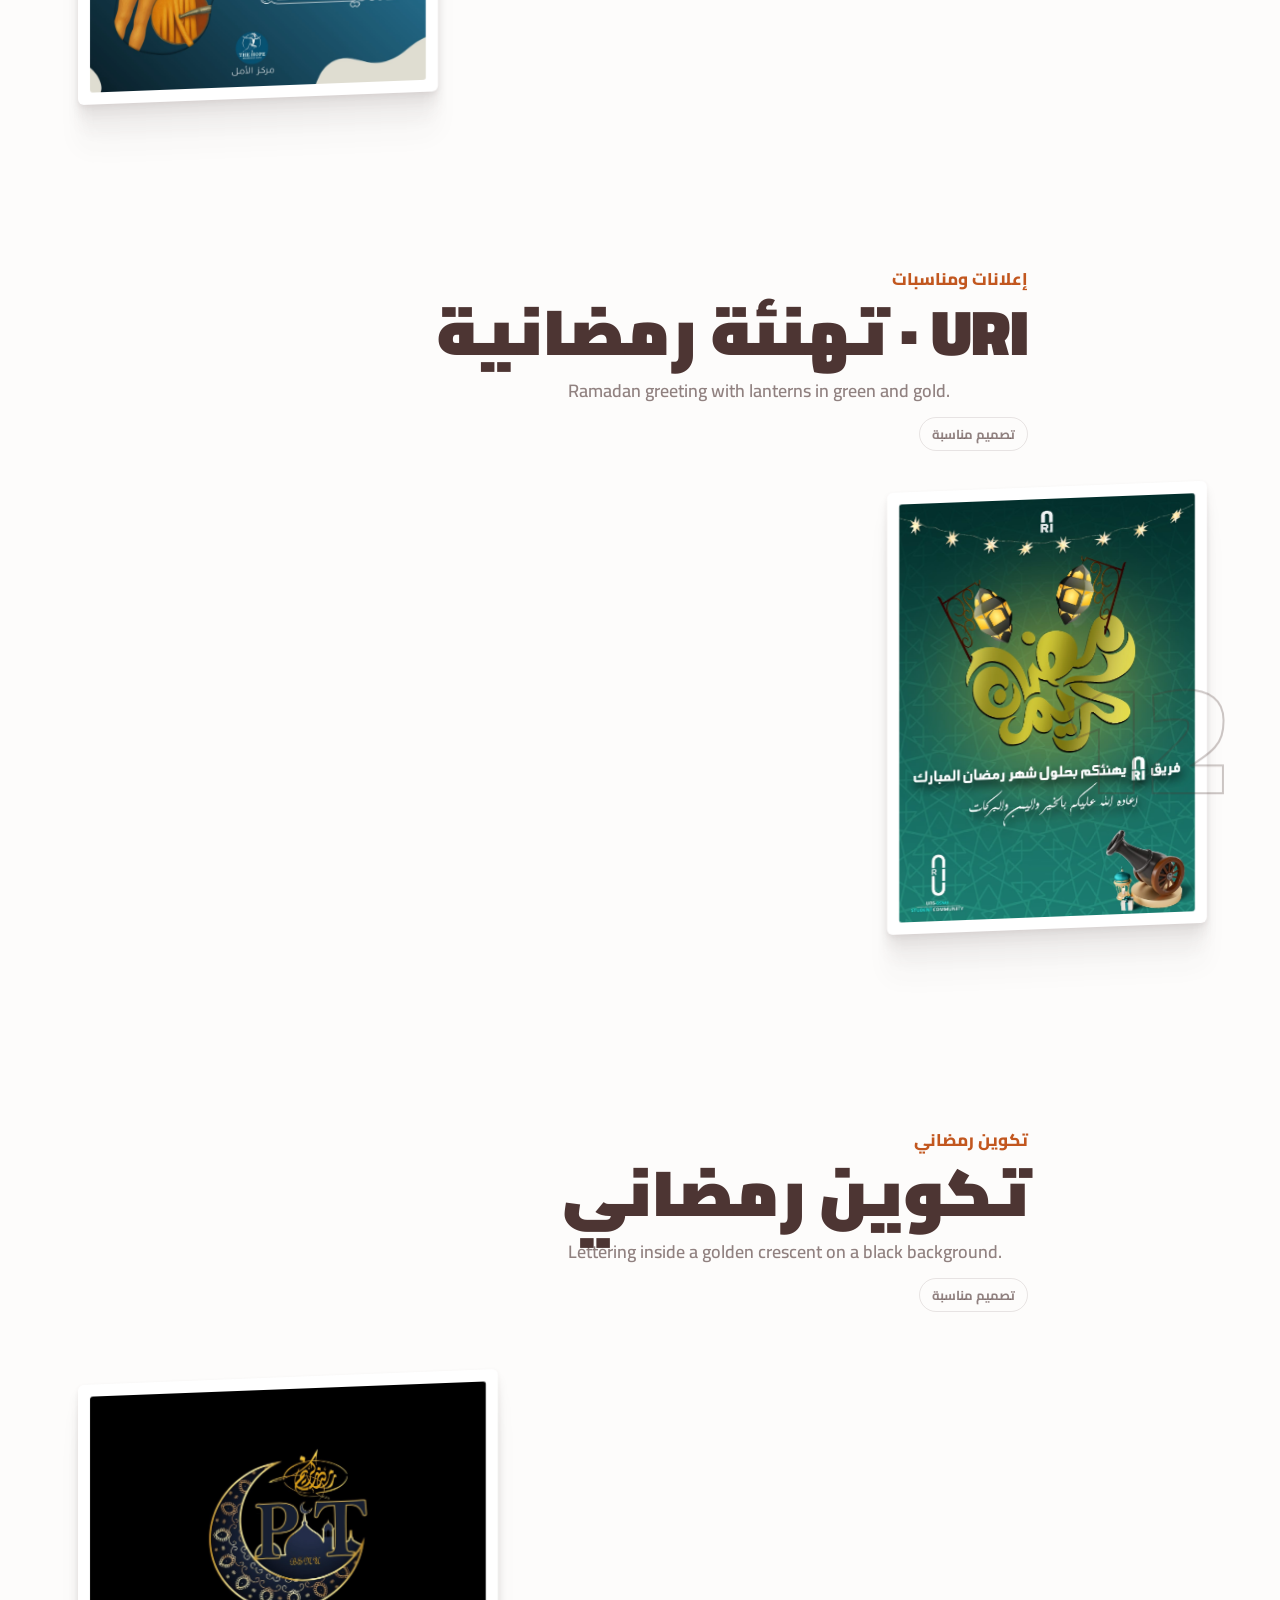
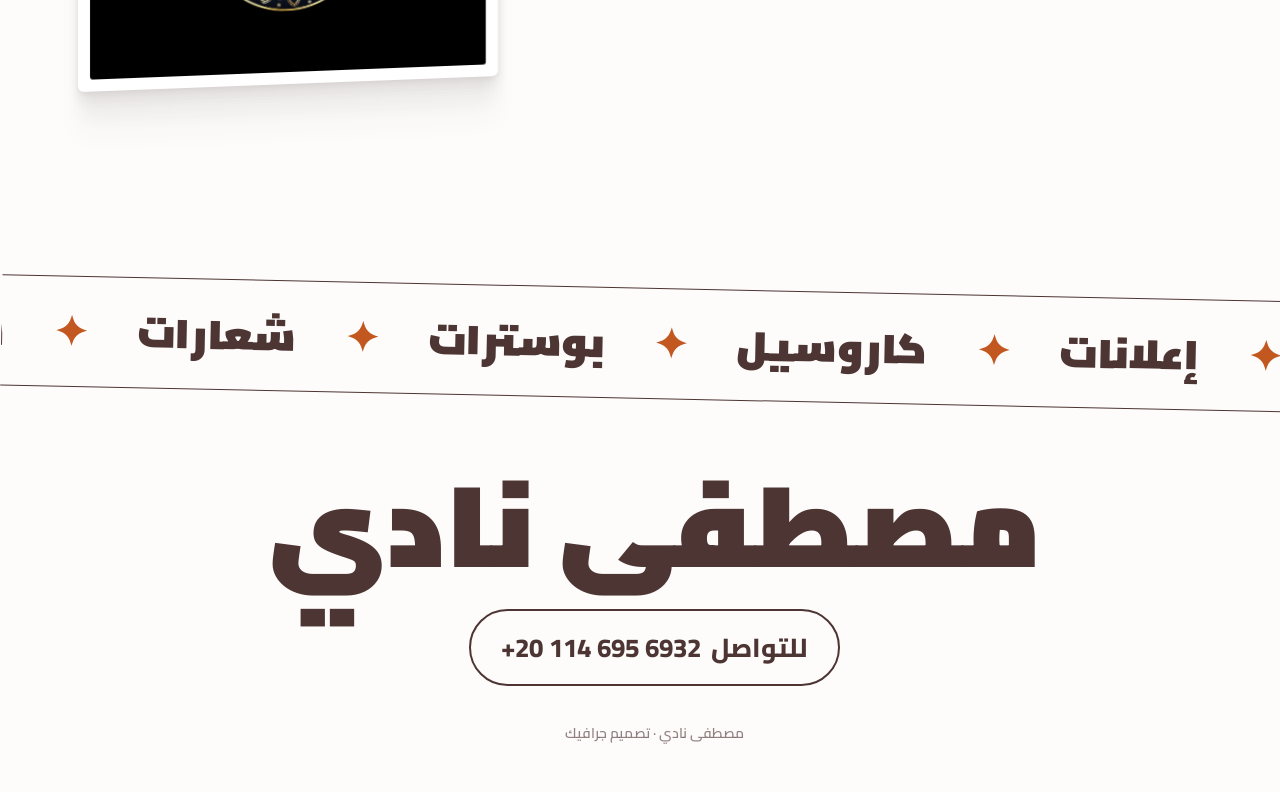
==== commit 58cb1c4e: "Keep each poster frame fitted to its image" ====
--- a/index.html
+++ b/index.html
@@ -164,7 +164,7 @@
 .drift{overflow-x:auto;overflow-y:hidden;direction:ltr;margin-inline:calc(-1*clamp(16px,5vw,64px));padding:26px 0;scrollbar-width:none;scroll-behavior:auto;touch-action:pan-x pan-y pinch-zoom;cursor:grab;-webkit-overflow-scrolling:touch}
 .drift::-webkit-scrollbar{display:none}
 .drift.dragging{cursor:grabbing;user-select:none}
-.drift-track{display:flex;gap:clamp(14px,2vw,26px);width:max-content}
+.drift-track{display:flex;align-items:center;gap:clamp(14px,2vw,26px);width:max-content}
 .drift img{-webkit-user-drag:none;user-select:none}
 .drift .art{width:clamp(220px,26vw,380px);flex:none}
 
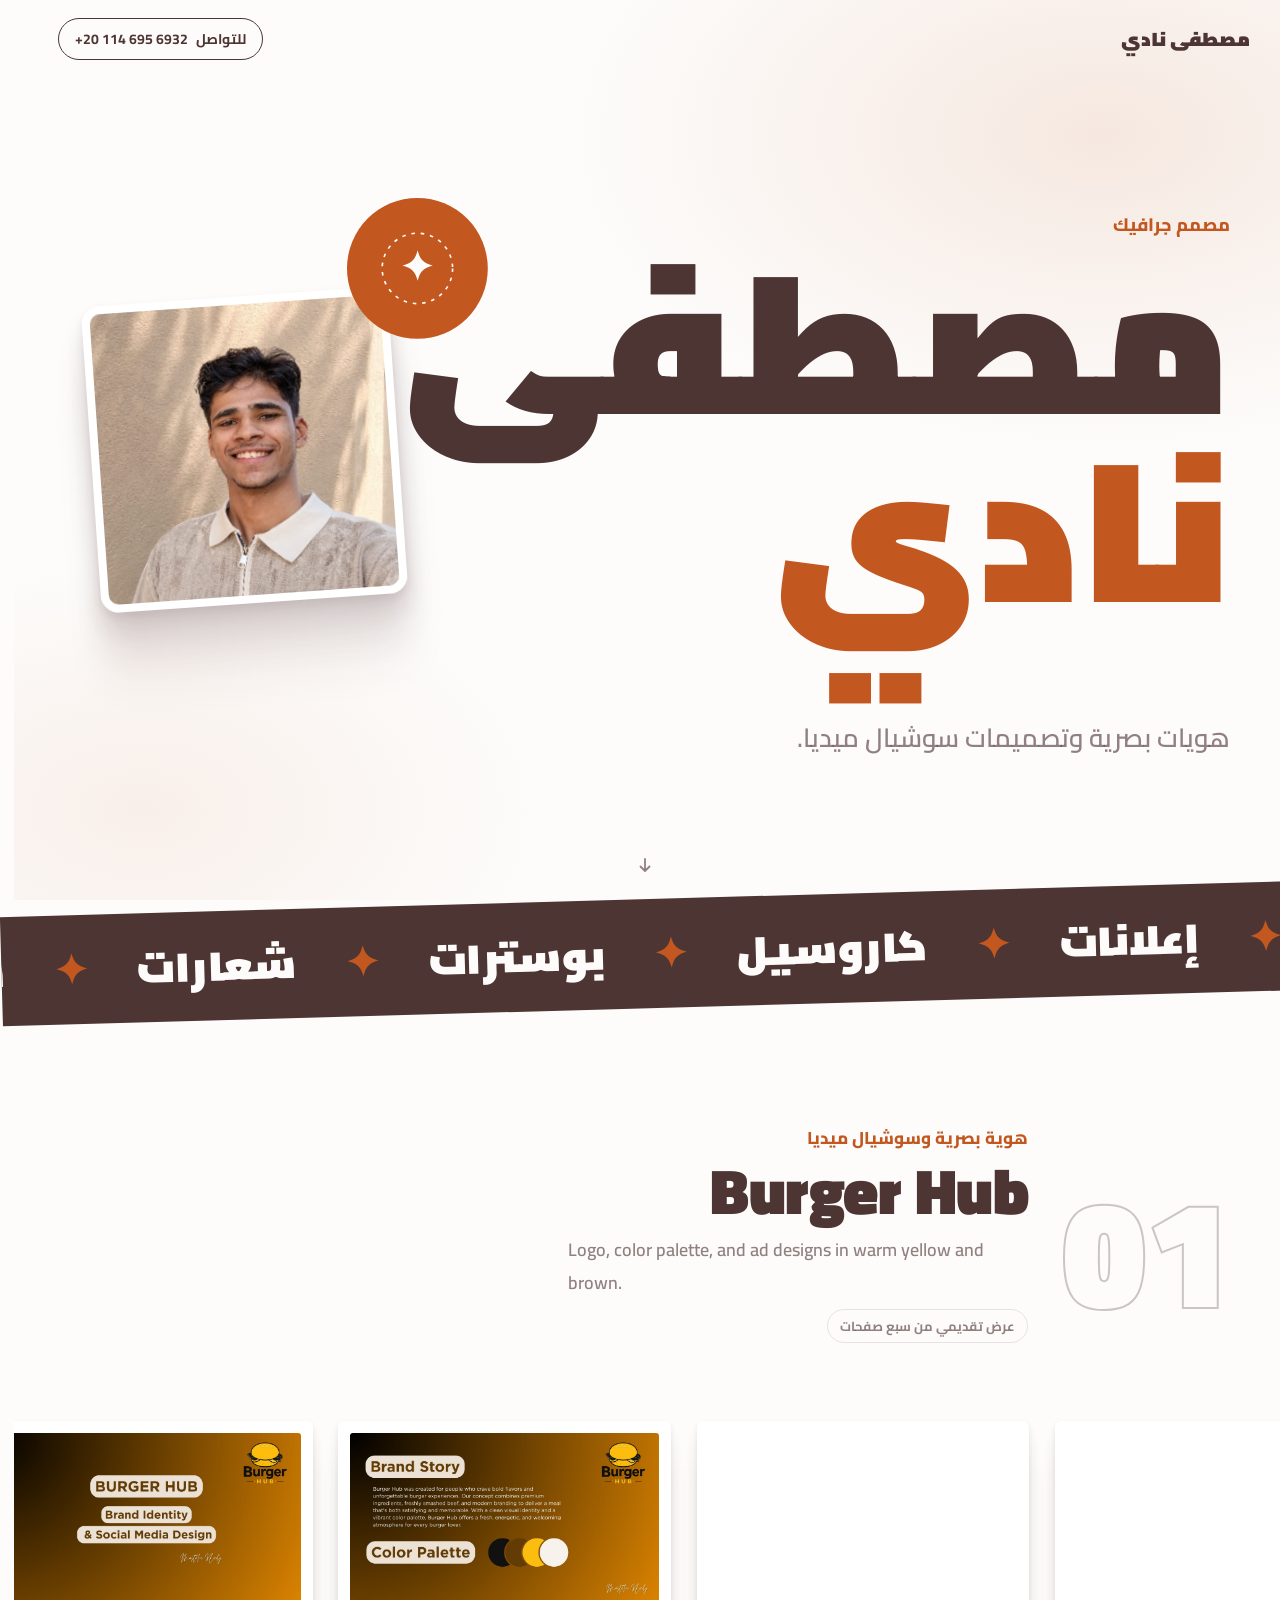
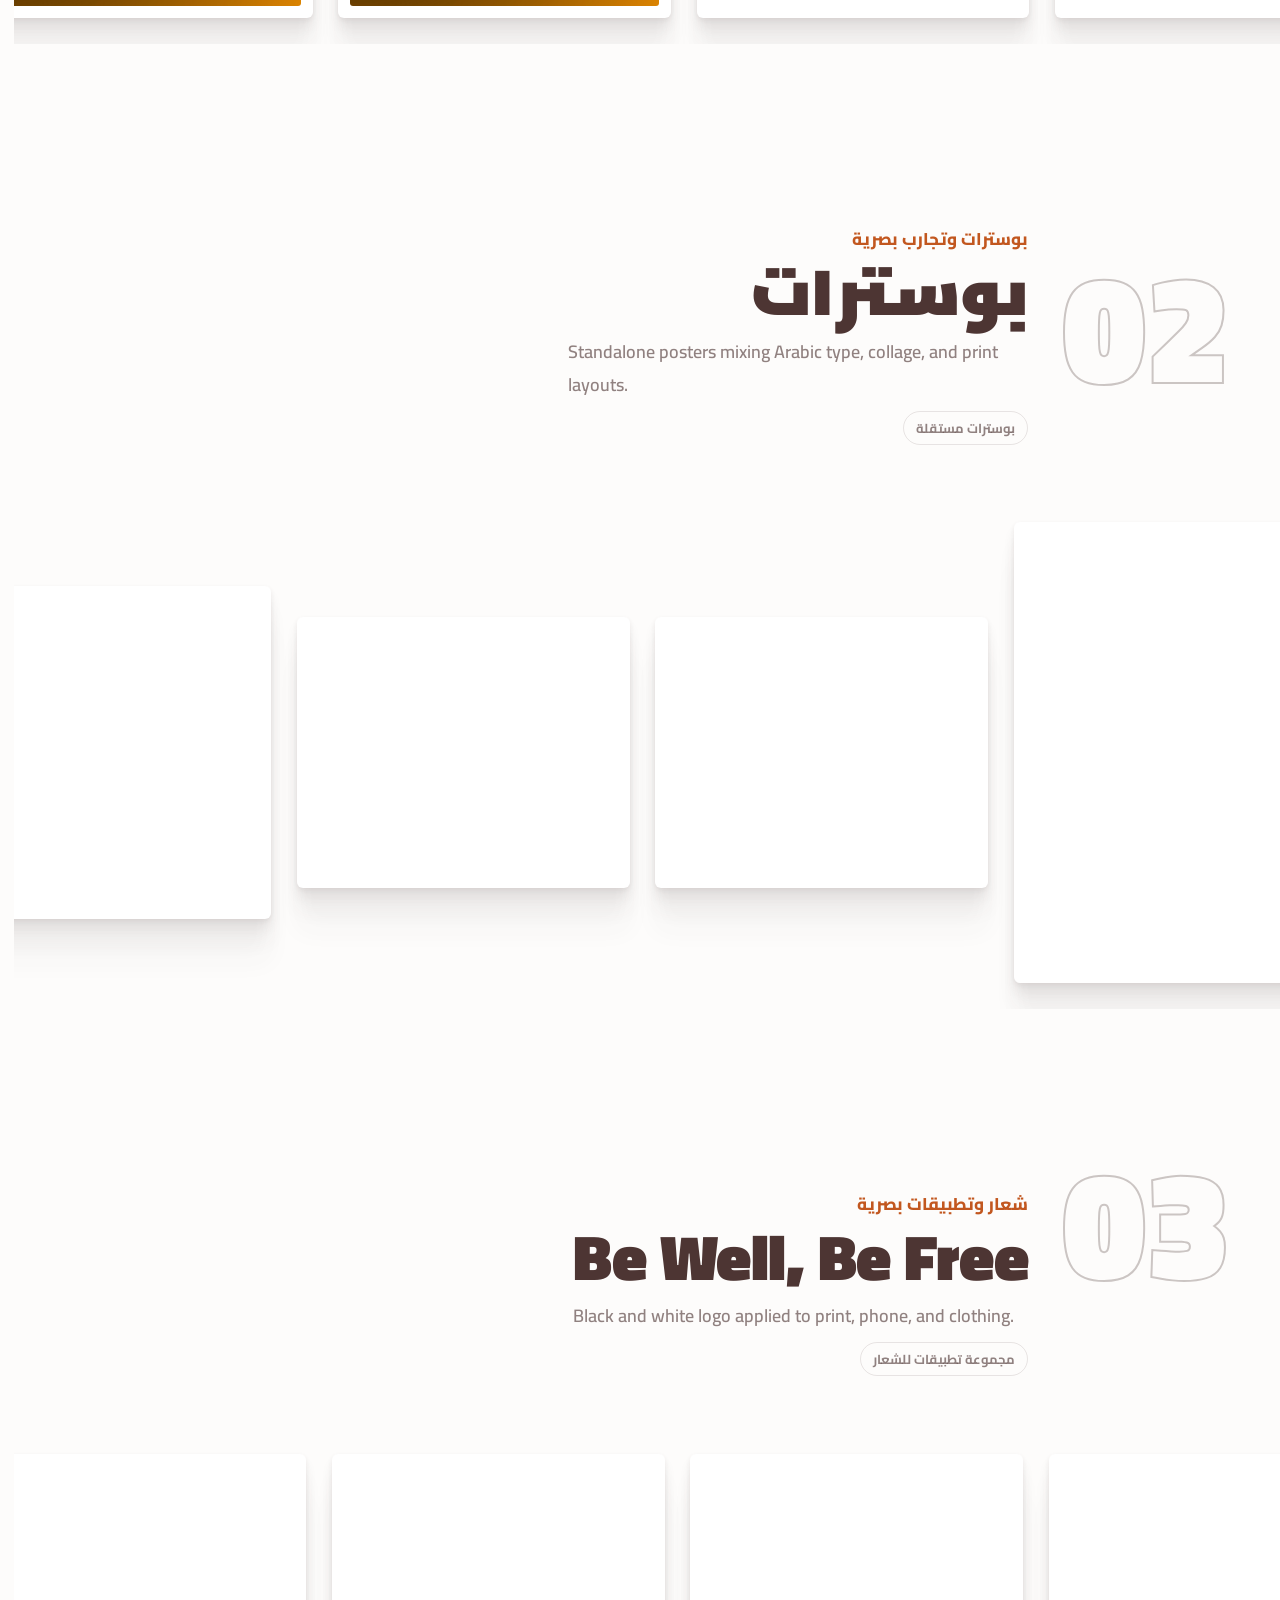
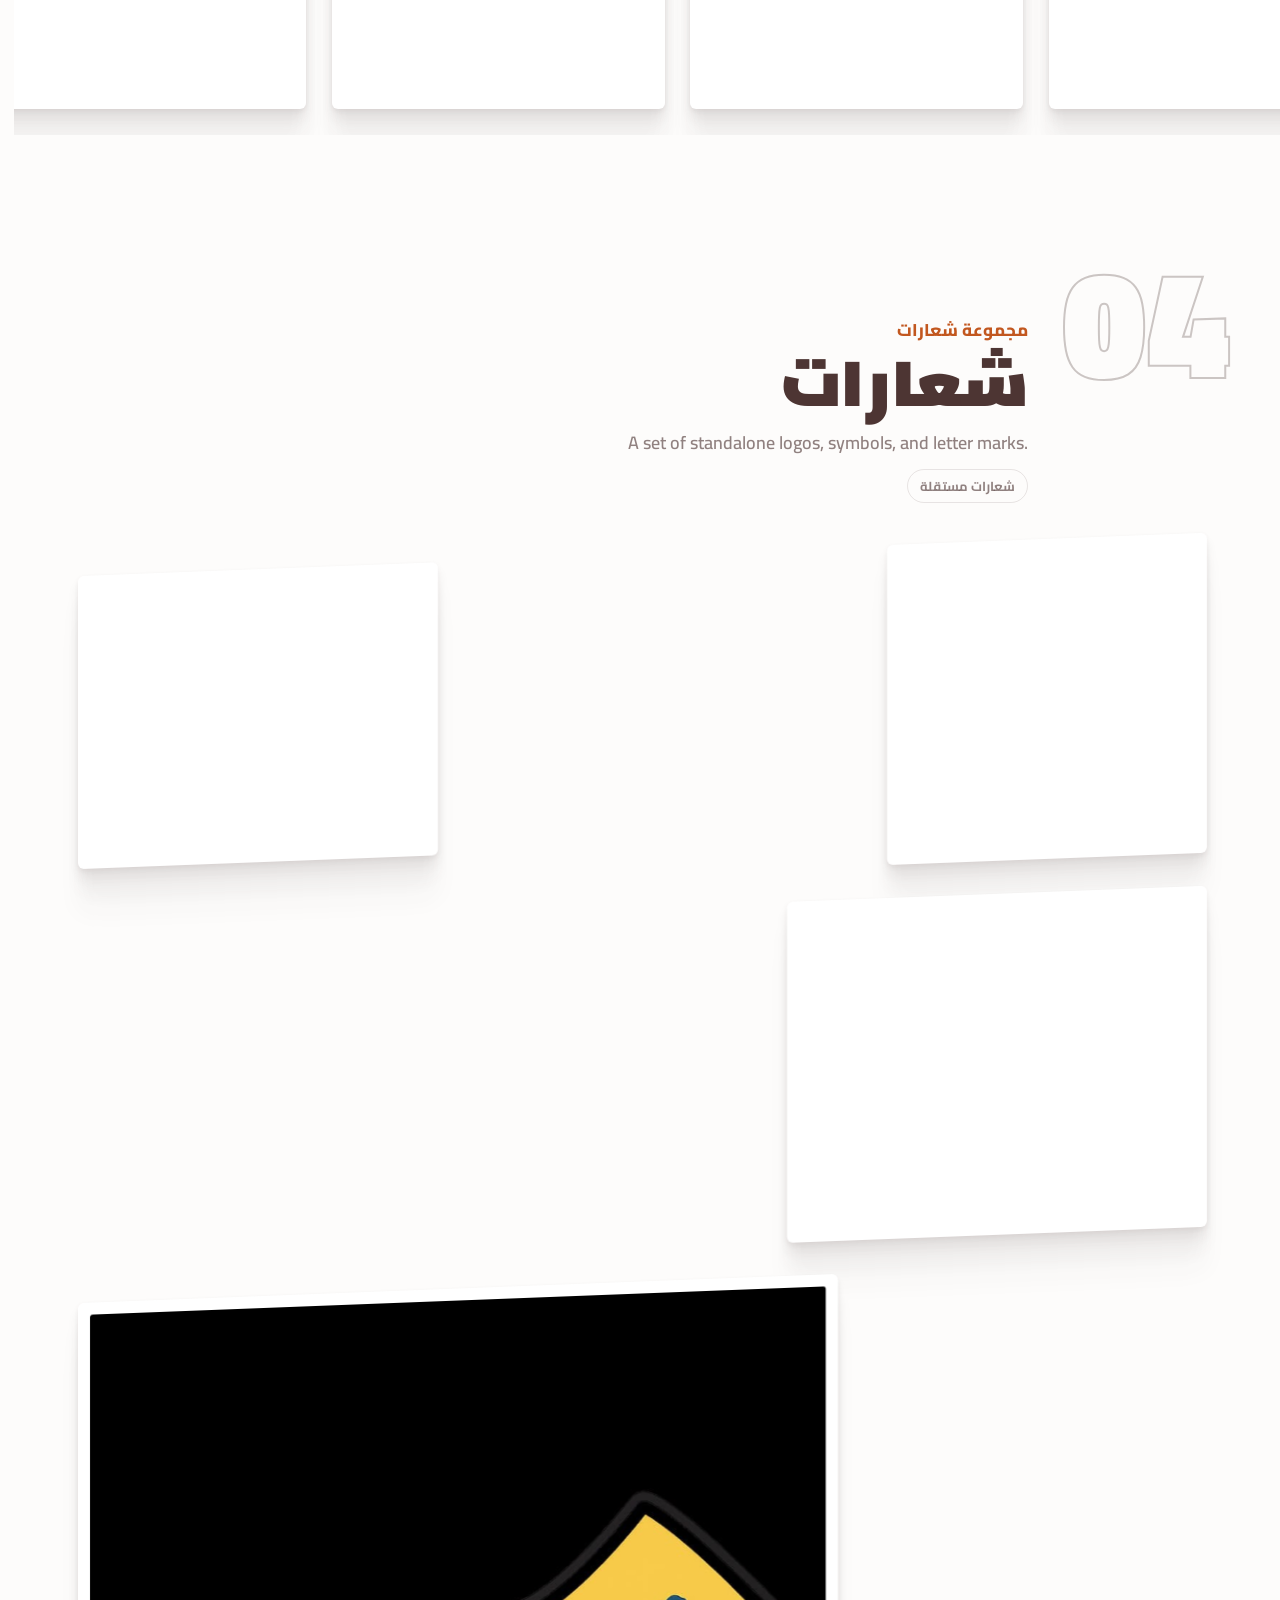
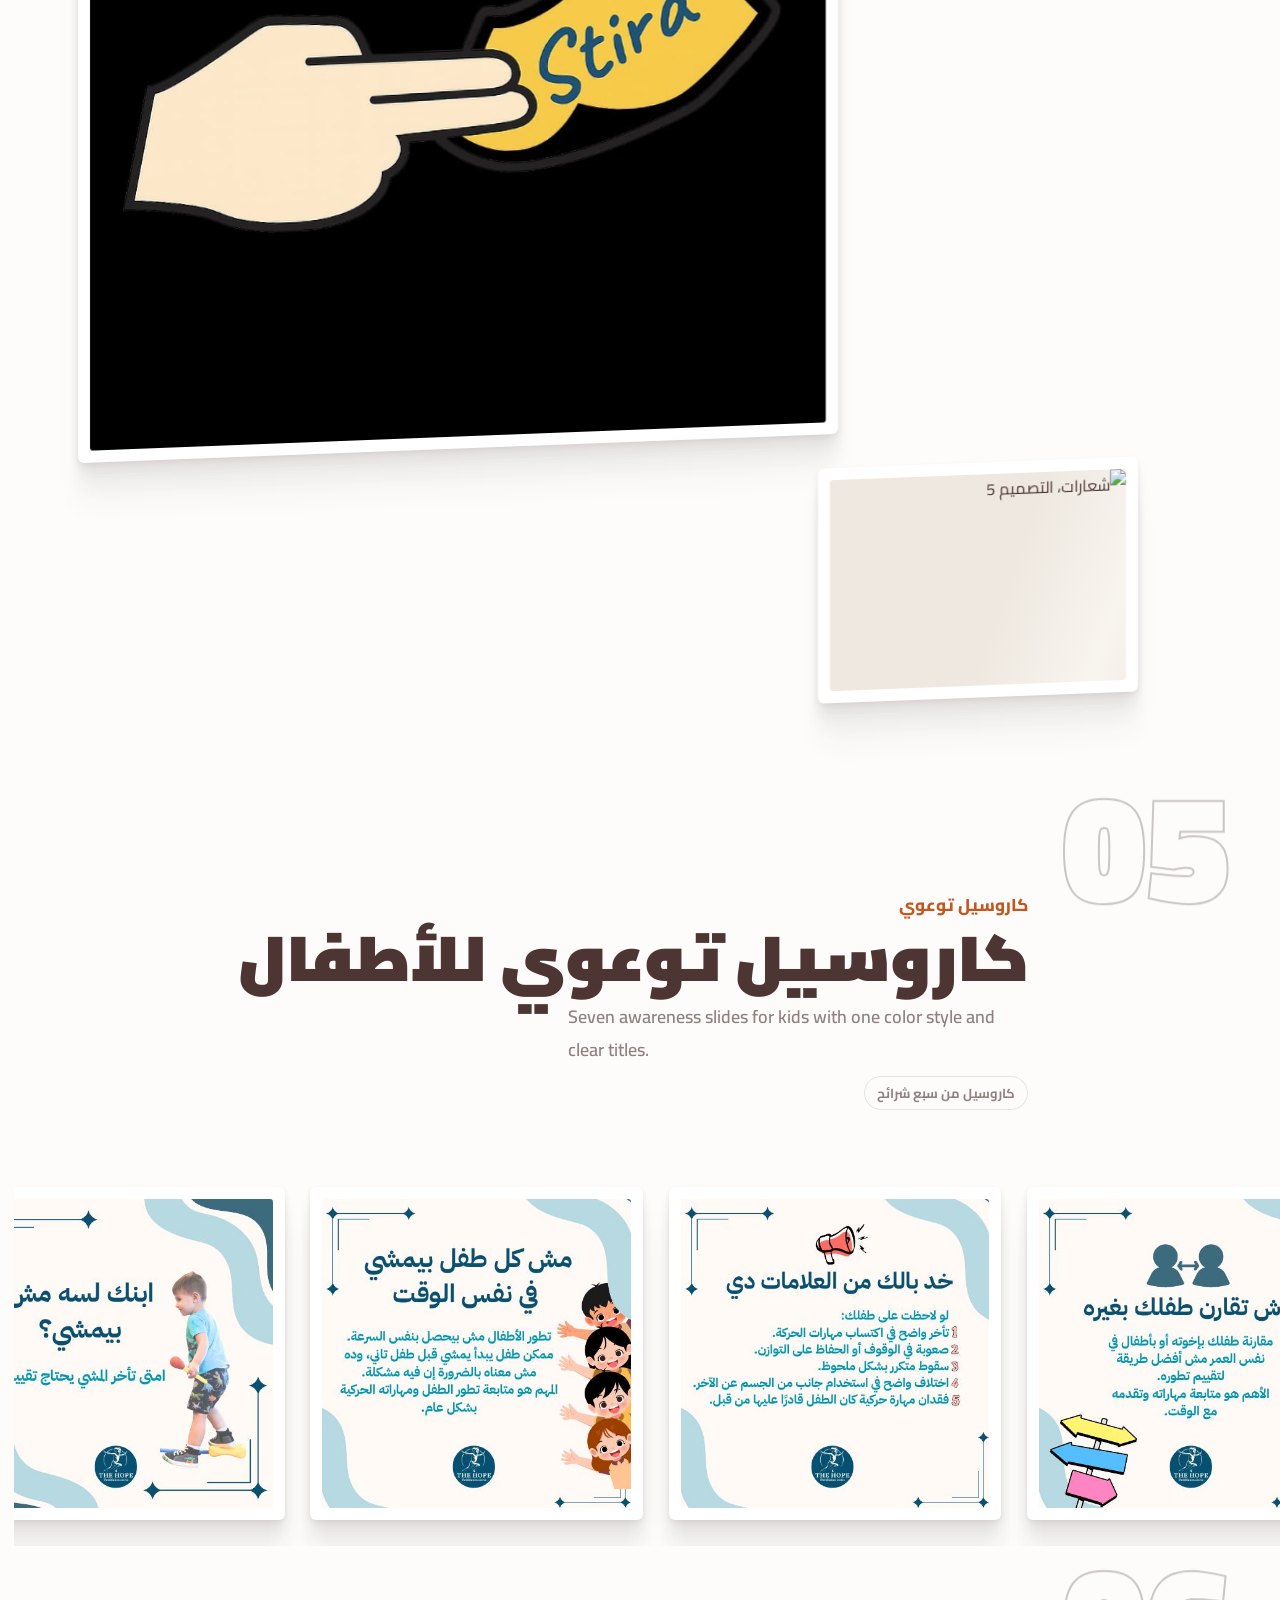
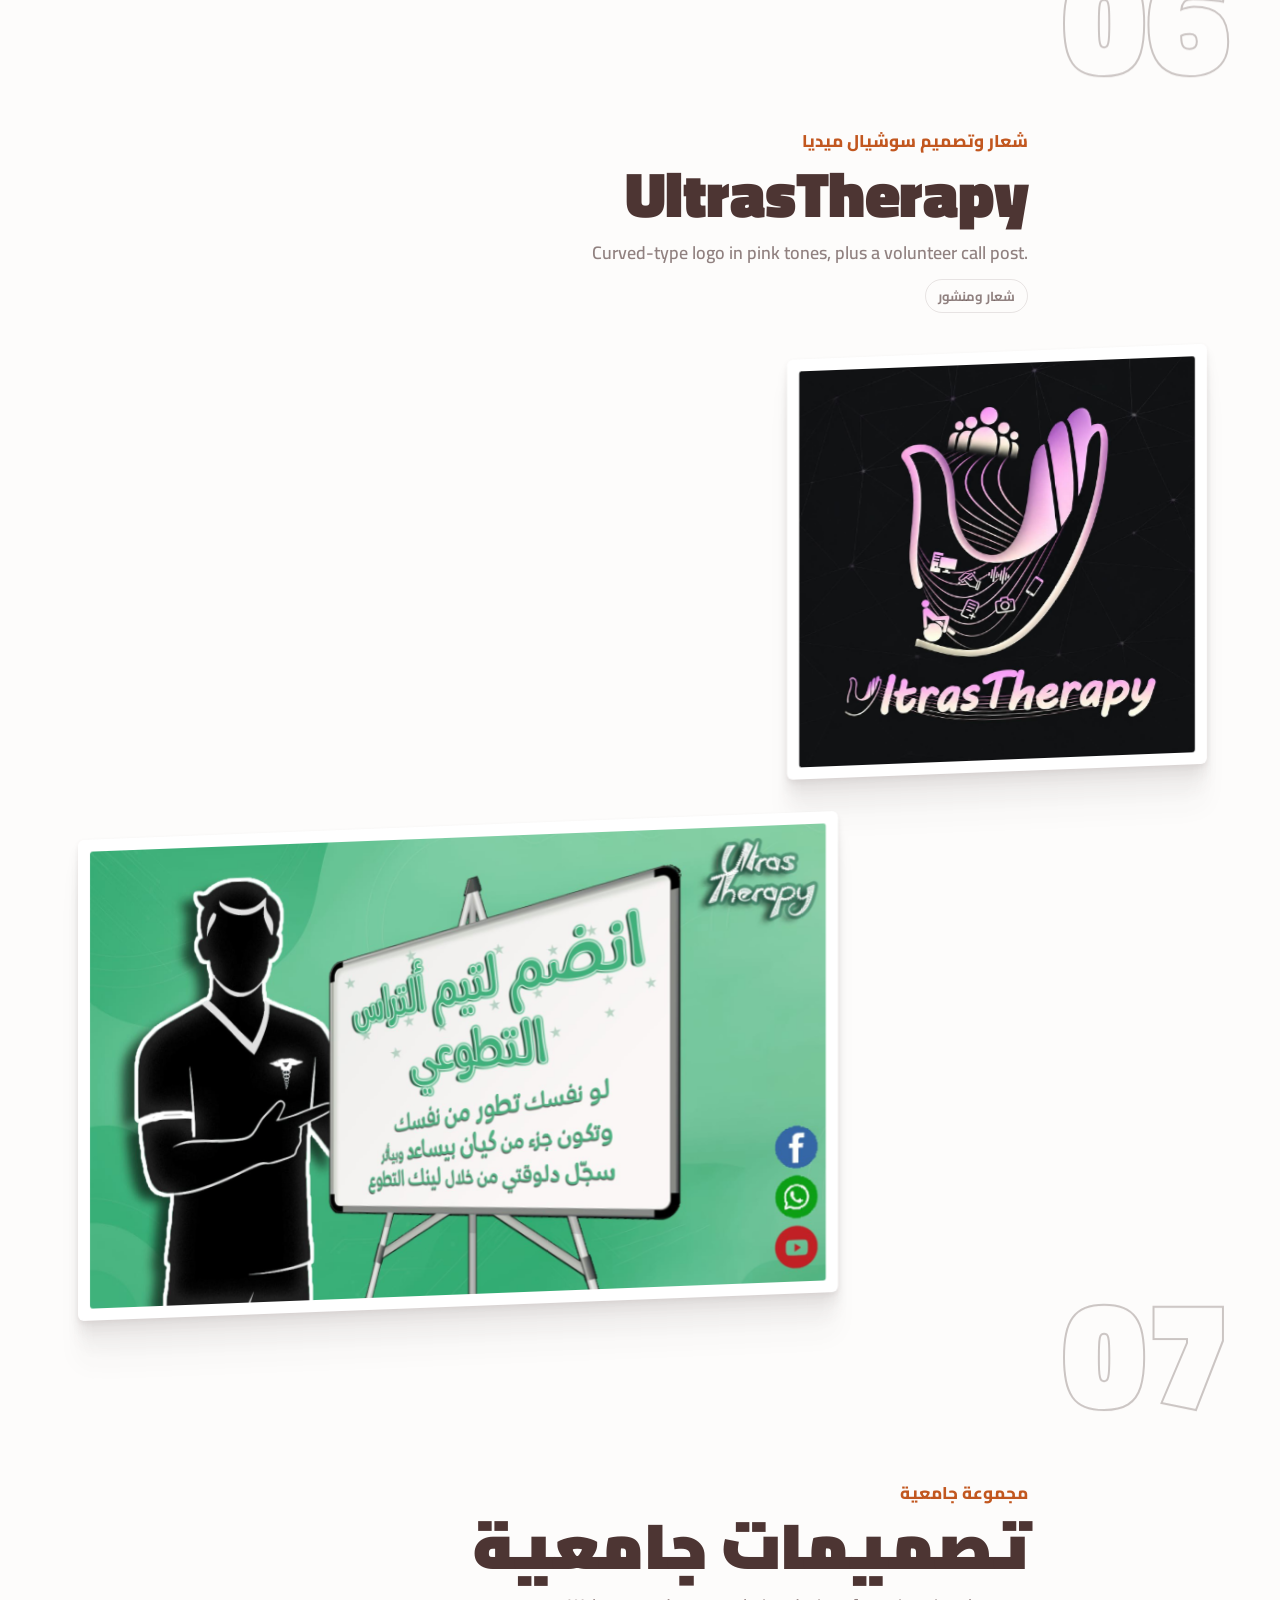
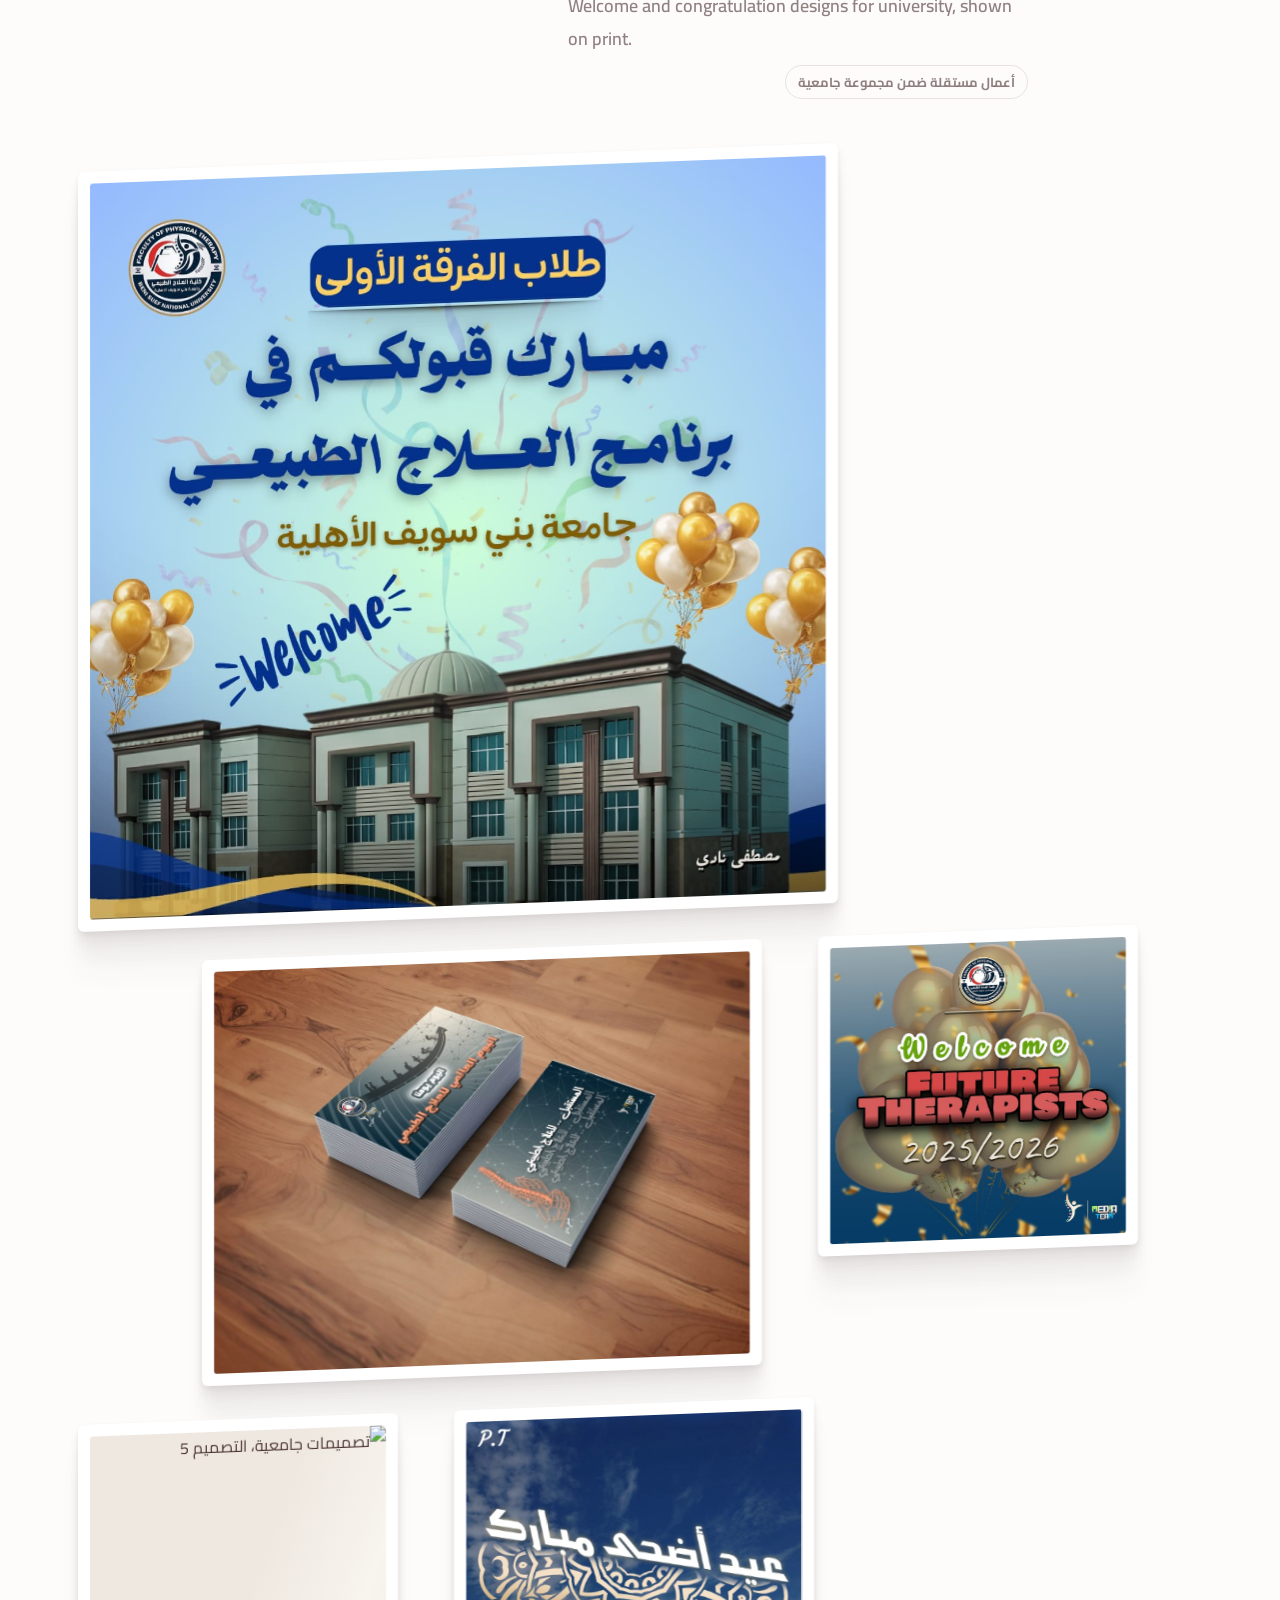
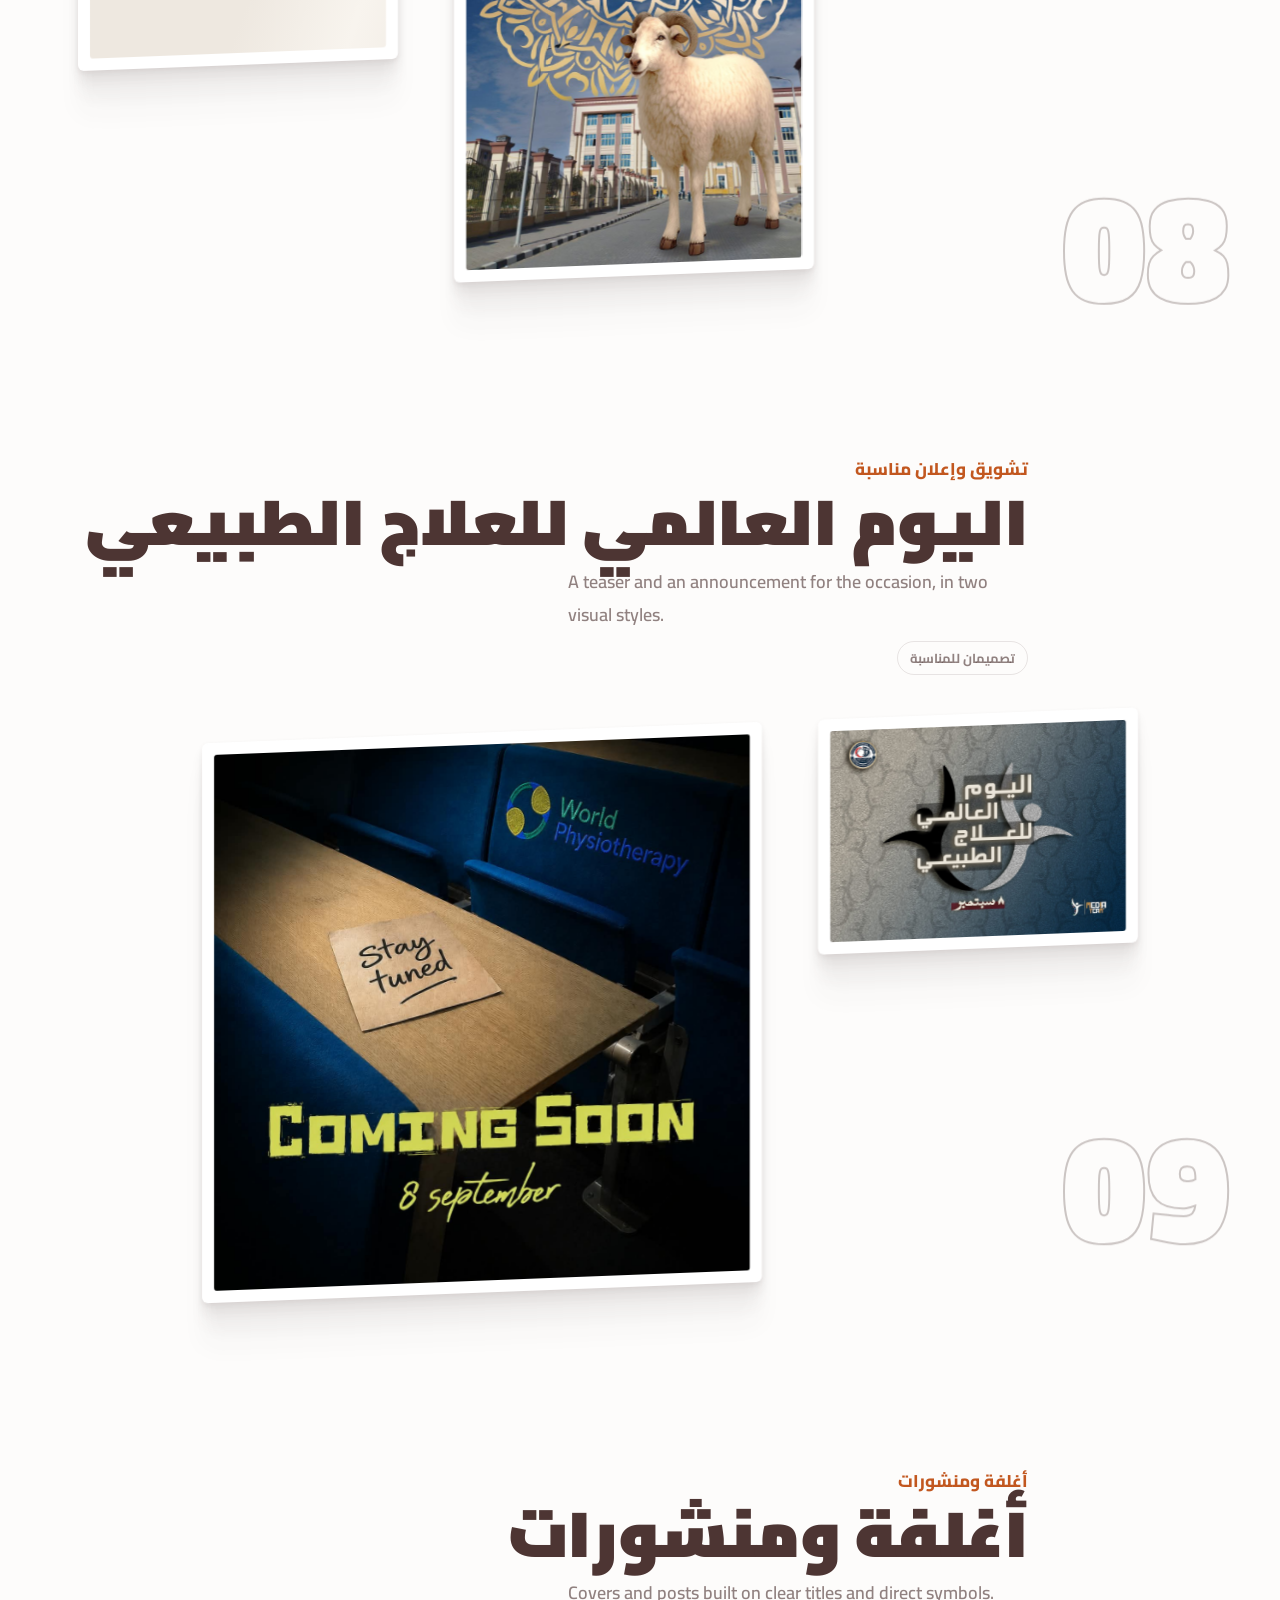
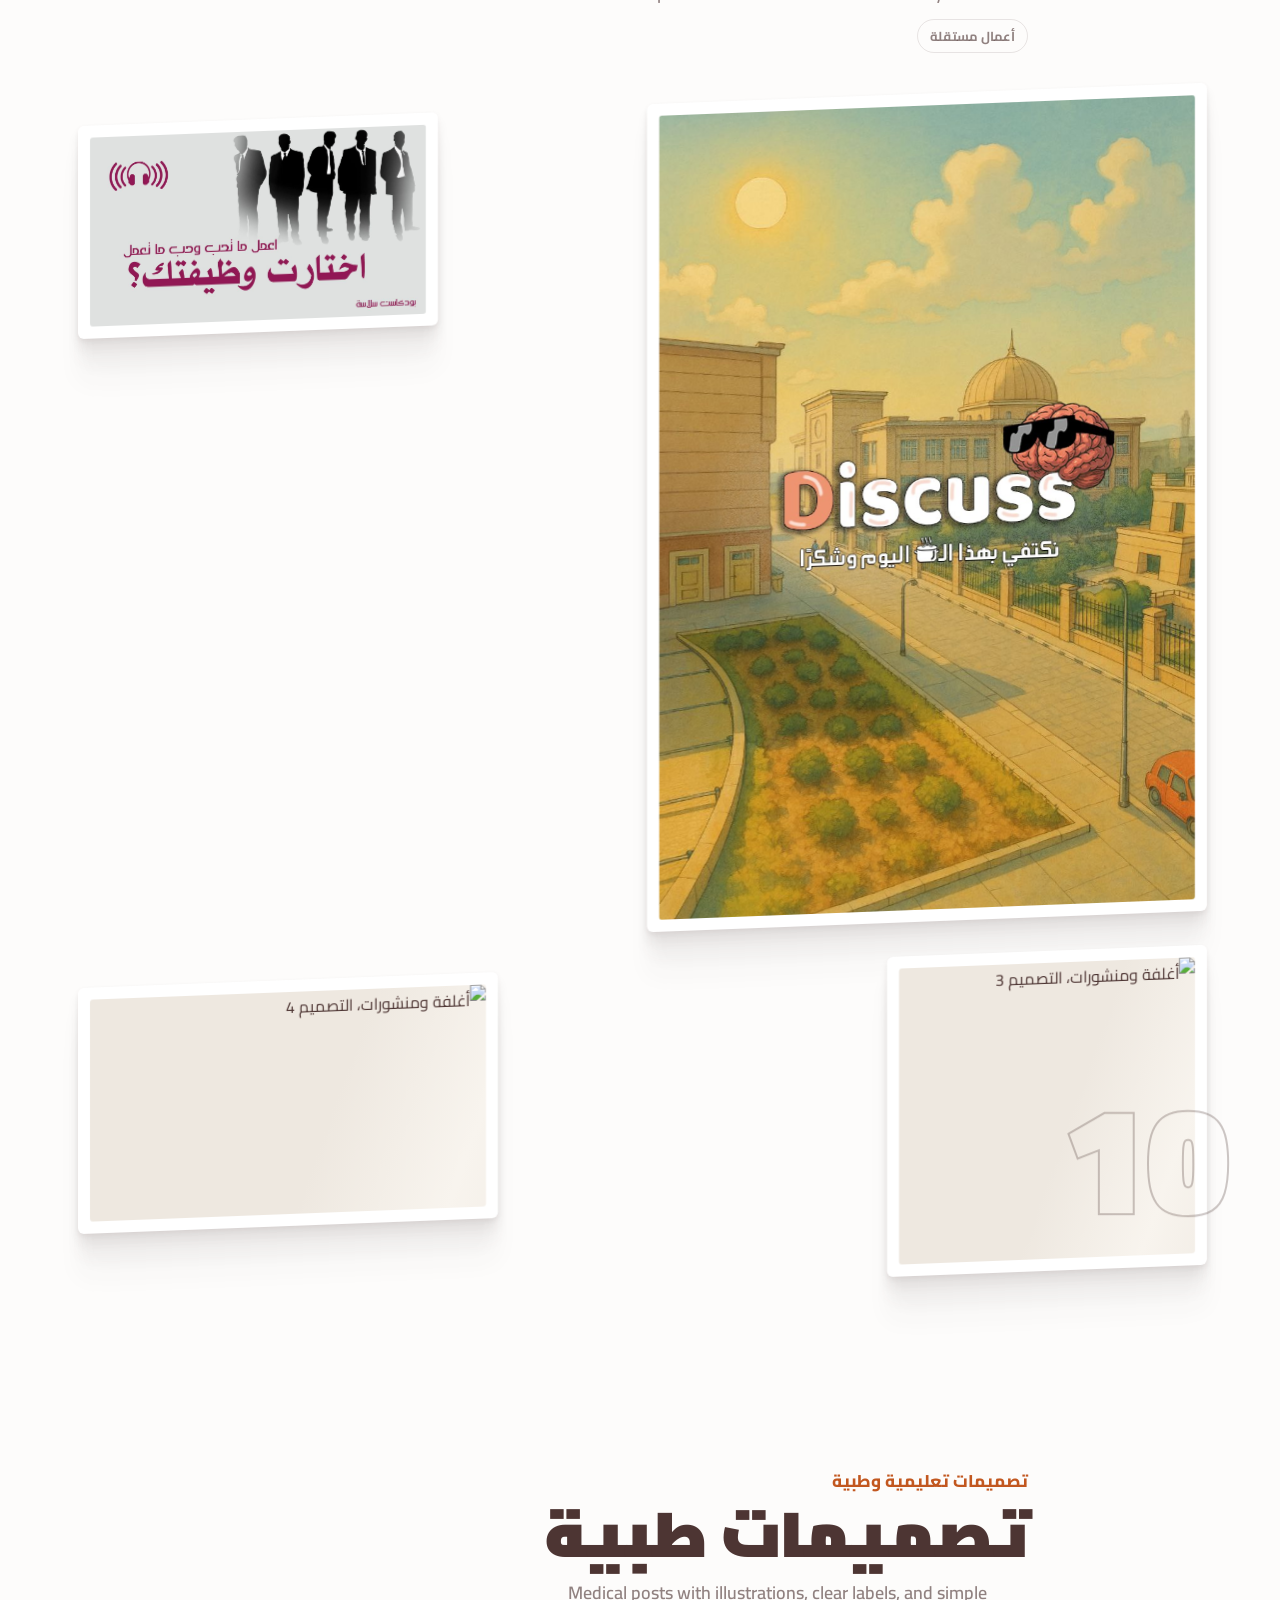
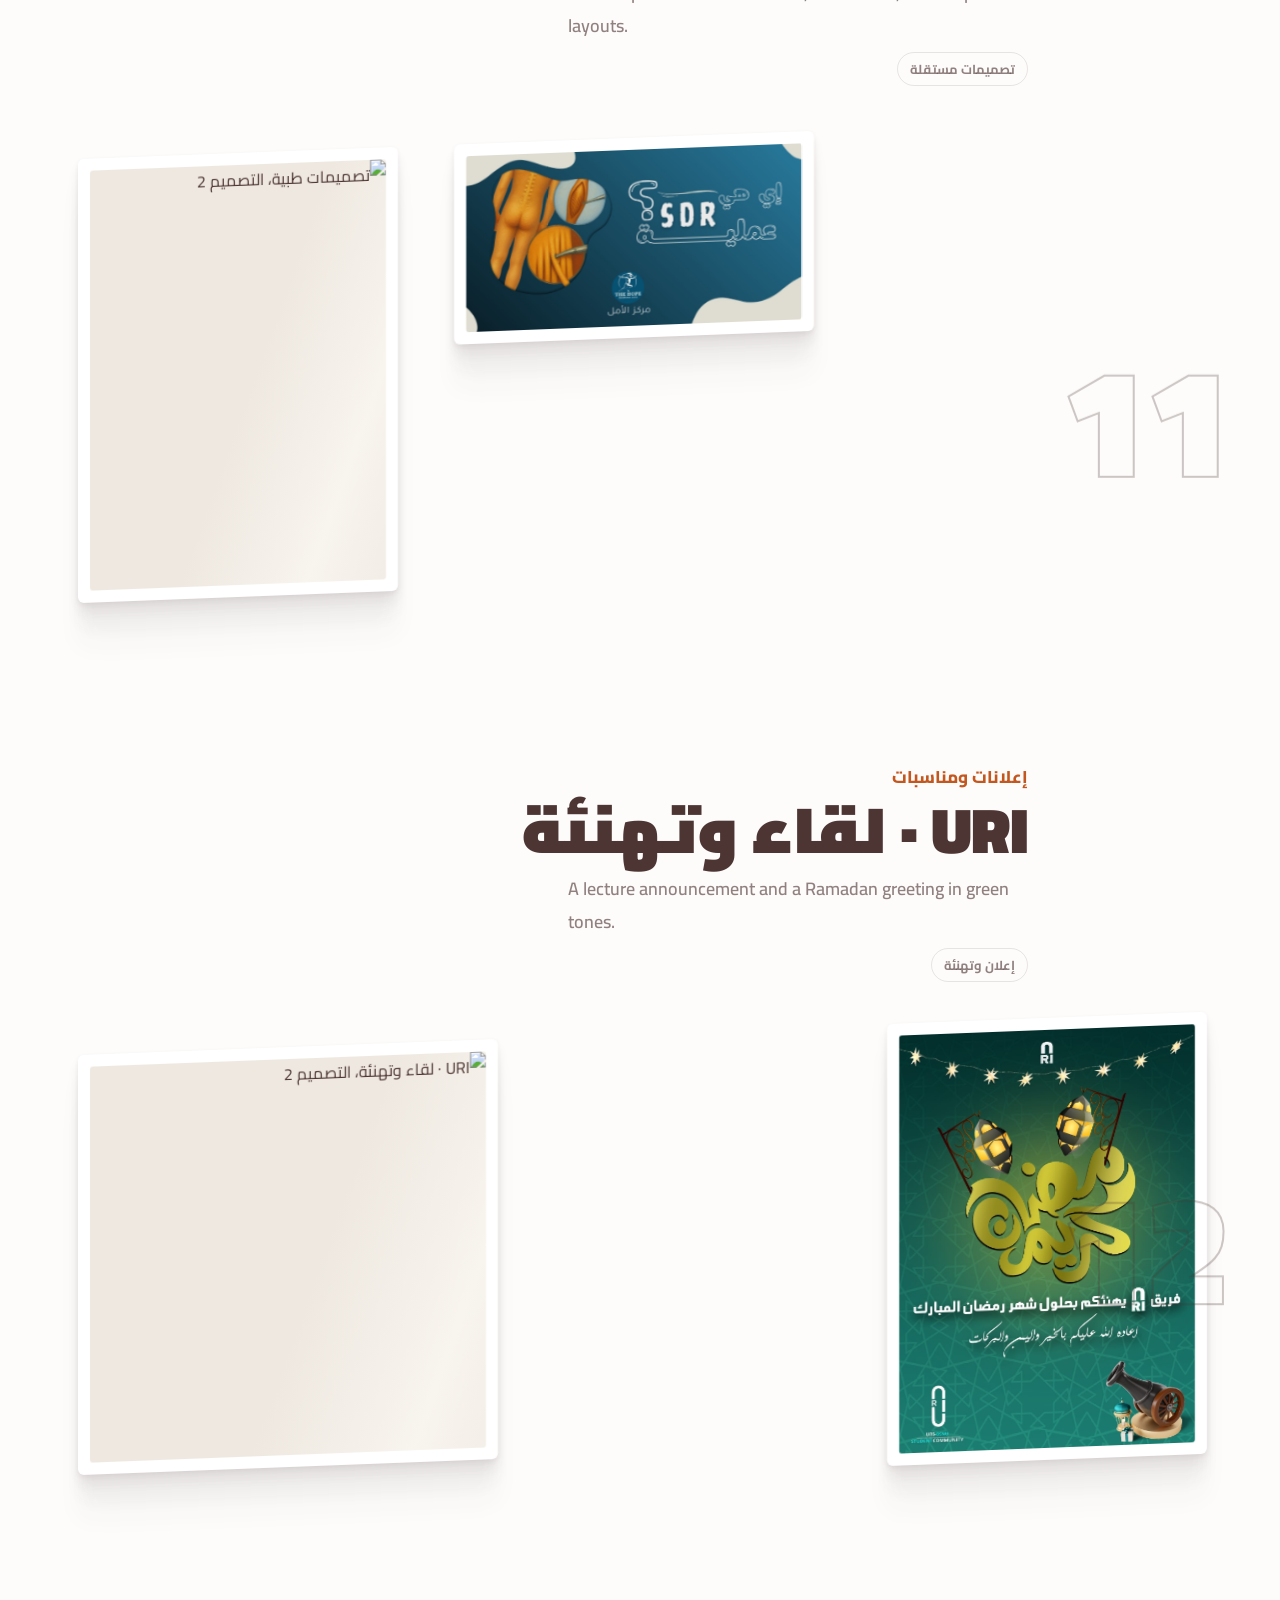
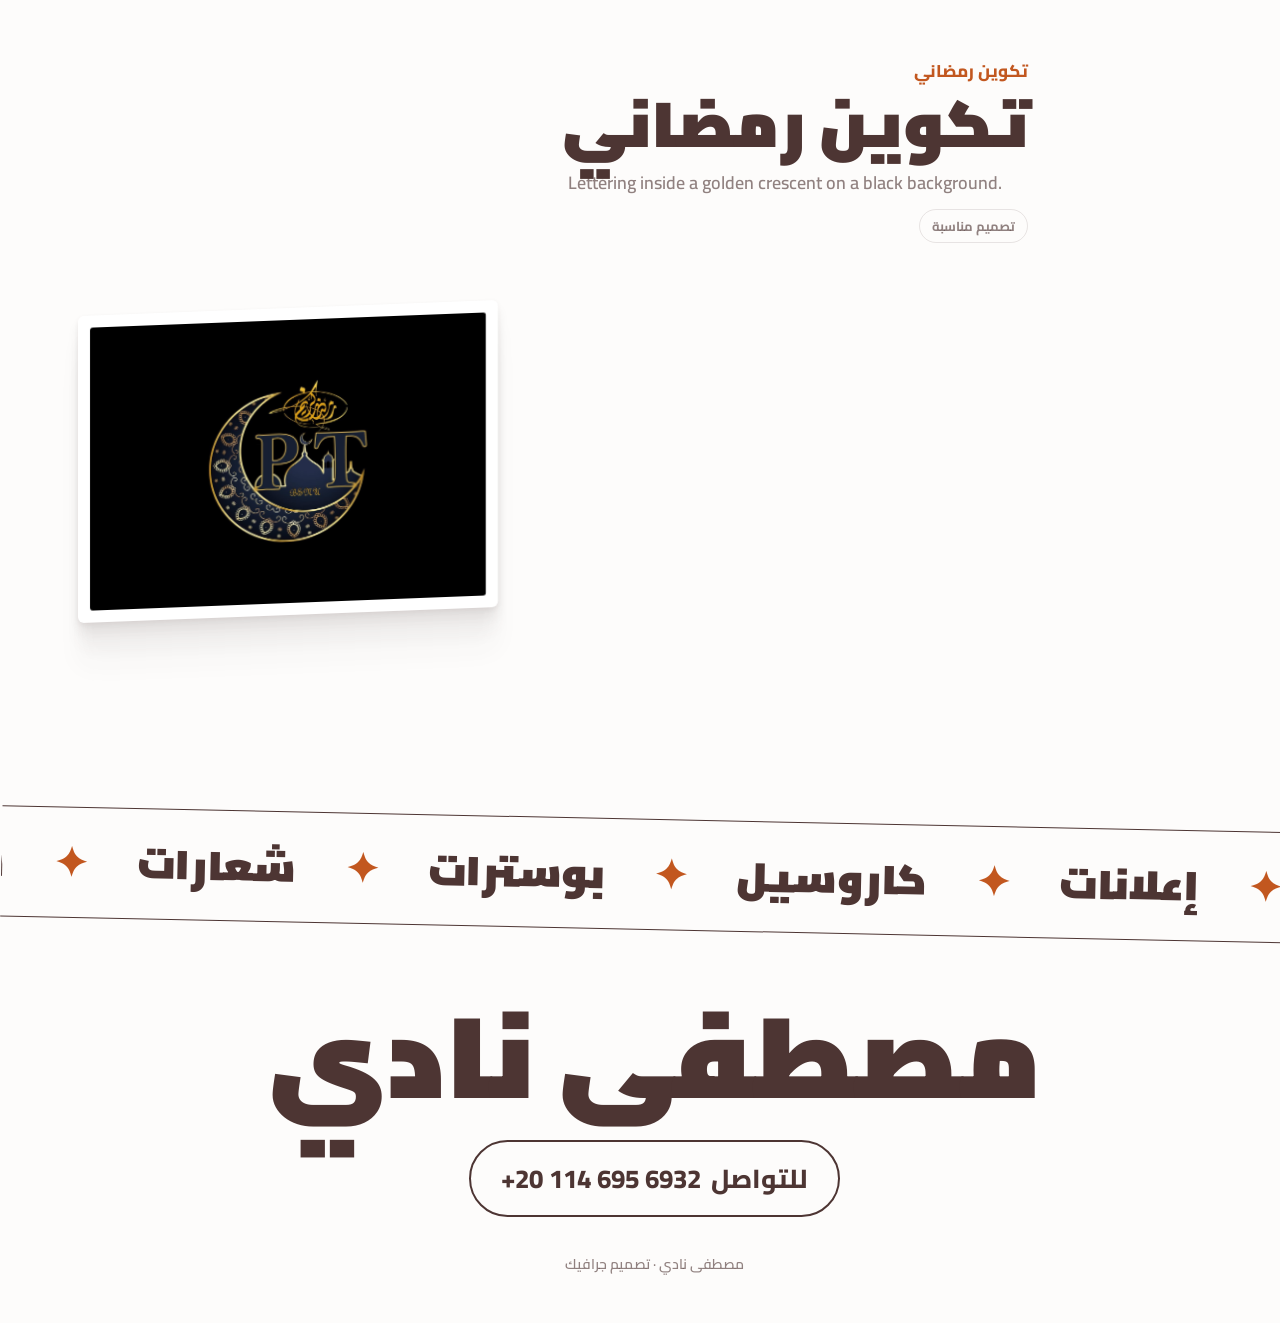
==== commit 8f2d95de: "Restore ten non-Semi-Senior designs to the portfolio" ====
--- a/index.html
+++ b/index.html
@@ -233,8 +233,10 @@
 </footer>
 
 <script>
-const DATA = {"projects":[{"id":"burger","title":"Burger Hub","category":"هوية بصرية وسوشيال ميديا","story":"Logo, color palette, and ad designs in warm yellow and brown.","format":"عرض تقديمي من سبع صفحات","photos":["p45-1-BWflV8Vv.jpg","p45-2-C3rvq3K2.jpg","p45-3-Kyxeo5nC.jpg","p45-4-DEu4gOTe.jpg","p45-5-DUrSvF_I.jpg","p45-6-DRITUzNI.jpg","p45-7-CfOlUjn_.jpg"]},{"id":"posters","title":"بوسترات","category":"بوسترات وتجارب بصرية","story":"Standalone posters mixing Arabic type, collage, and print layouts.","format":"بوسترات مستقلة","photos":["a02-RbpmAoOi.jpg","a01-CkfH0pll.jpg","a33-DqPNkCgx.jpg","a30-BxJp0spm.jpg","a34-BaZ3dZfm.jpg","a31-Dx4bWwwc.jpg","a17-DWRwmdK_.jpg"]},{"id":"pt","title":"Be Well, Be Free","category":"شعار وتطبيقات بصرية","story":"Black and white logo applied to print, phone, and clothing.","format":"مجموعة تطبيقات للشعار","photos":["a22-CInR1_nE.jpg","a24-111wOjG7.jpg","a28-Buz3Ih0F.jpg","a26-CeX2zYpM.jpg"]},{"id":"marks","title":"شعارات","category":"مجموعة شعارات","story":"A set of standalone logos, symbols, and letter marks.","format":"شعارات مستقلة","photos":["a04-DyL0mo8n.jpg","a44-wRYIcVD8.jpg","a42-CfCaT0AY.jpg","a16-C4v1Qu2W.jpg"]},{"id":"walking","title":"كاروسيل توعوي للأطفال","category":"كاروسيل توعوي","story":"Seven awareness slides for kids with one color style and clear titles.","format":"كاروسيل من سبع شرائح","photos":["p46-1-BAdErb7N.jpg","p46-2-ByRH8O_i.jpg","p46-3-aFHEF3sl.jpg","p46-4-D18oYzFy.jpg","p46-5-Dh9tHY46.jpg","p46-6-DEraLM7H.jpg","p46-7-DEj0y0rb.jpg"]},{"id":"ultras","title":"UltrasTherapy","category":"شعار وتصميم سوشيال ميديا","story":"Curved-type logo in pink tones, plus a volunteer call post.","format":"شعار ومنشور","photos":["a03-C8en8lCx.jpg","a09-C1Jd3Jxv.jpg"]},{"id":"campus","title":"تصميمات جامعية","category":"مجموعة جامعية","story":"Welcome and congratulation designs for university, shown on print.","format":"أعمال مستقلة ضمن مجموعة جامعية","photos":["a05-DspDVDfn.jpg","a18-BUEZRKuj.jpg","a19-VtS6MWNE.jpg","a35-BCWllhi2.jpg"]},{"id":"world","title":"اليوم العالمي للعلاج الطبيعي","category":"تشويق وإعلان مناسبة","story":"A teaser and an announcement for the occasion, in two visual styles.","format":"تصميمان للمناسبة","photos":["a21-C3n-o7B3.jpg","a06-DCfmrgbM.jpg"]},{"id":"covers","title":"أغلفة ومنشورات","category":"أغلفة ومنشورات","story":"Covers and posts built on clear titles and direct symbols.","format":"أعمال مستقلة","photos":["a39-Dp5b7muh.jpg","a32-DKysWhcy.jpg"]},{"id":"medical","title":"تصميمات طبية","category":"تصميمات تعليمية وطبية","story":"A medical design that explains the idea with illustration and text.","format":"تصميم مستقل","photos":["a07-ChCjGbl-.jpg"]},{"id":"uri","title":"URI · تهنئة رمضانية","category":"إعلانات ومناسبات","story":"Ramadan greeting with lanterns in green and gold.","format":"تصميم مناسبة","photos":["a10-8uPhrc7M.jpg"]},{"id":"ramadan","title":"تكوين رمضاني","category":"تكوين رمضاني","story":"Lettering inside a golden crescent on a black background.","format":"تصميم مناسبة","photos":["a41-vynLfE4_.jpg"]}]};
-const DIMS = {"p45-1-BWflV8Vv.jpg":[2000,1125],"p45-2-C3rvq3K2.jpg":[2000,1125],"p45-3-Kyxeo5nC.jpg":[2000,1125],"p45-4-DEu4gOTe.jpg":[2000,1125],"p45-5-DUrSvF_I.jpg":[2000,1125],"p45-6-DRITUzNI.jpg":[2000,1125],"p45-7-CfOlUjn_.jpg":[2000,1125],"a02-RbpmAoOi.jpg":[1600,1600],"a01-CkfH0pll.jpg":[1350,1080],"a33-DqPNkCgx.jpg":[1350,1080],"a30-BxJp0spm.jpg":[904,1280],"a34-BaZ3dZfm.jpg":[1350,1080],"a31-Dx4bWwwc.jpg":[904,1280],"a17-DWRwmdK_.jpg":[1600,1142],"a22-CInR1_nE.jpg":[1280,960],"a24-111wOjG7.jpg":[1280,960],"a28-Buz3Ih0F.jpg":[1280,960],"a26-CeX2zYpM.jpg":[1280,960],"a04-DyL0mo8n.jpg":[1000,1000],"a44-wRYIcVD8.jpg":[1350,1080],"a42-CfCaT0AY.jpg":[1350,1080],"a16-C4v1Qu2W.jpg":[1024,1024],"p46-1-BAdErb7N.jpg":[500,500],"p46-2-ByRH8O_i.jpg":[500,500],"p46-3-aFHEF3sl.jpg":[500,500],"p46-4-D18oYzFy.jpg":[500,500],"p46-5-Dh9tHY46.jpg":[500,500],"p46-6-DEraLM7H.jpg":[500,500],"p46-7-DEj0y0rb.jpg":[500,500],"a03-C8en8lCx.jpg":[1254,1254],"a09-C1Jd3Jxv.jpg":[1600,992],"a05-DspDVDfn.jpg":[1280,1280],"a18-BUEZRKuj.jpg":[1050,1050],"a19-VtS6MWNE.jpg":[1200,900],"a35-BCWllhi2.jpg":[960,1280],"a21-C3n-o7B3.jpg":[1600,1142],"a06-DCfmrgbM.jpg":[1254,1254],"a39-Dp5b7muh.jpg":[853,1280],"a32-DKysWhcy.jpg":[1280,720],"a07-ChCjGbl-.jpg":[1600,839],"a10-8uPhrc7M.jpg":[1131,1599],"a41-vynLfE4_.jpg":[1600,1142]};
+const DATA = {"projects":[{"id":"burger","title":"Burger Hub","category":"هوية بصرية وسوشيال ميديا","story":"Logo, color palette, and ad designs in warm yellow and brown.","format":"عرض تقديمي من سبع صفحات","photos":["p45-1-BWflV8Vv.jpg","p45-2-C3rvq3K2.jpg","p45-3-Kyxeo5nC.jpg","p45-4-DEu4gOTe.jpg","p45-5-DUrSvF_I.jpg","p45-6-DRITUzNI.jpg","p45-7-CfOlUjn_.jpg"]},{"id":"posters","title":"بوسترات","category":"بوسترات وتجارب بصرية","story":"Standalone posters mixing Arabic type, collage, and print layouts.","format":"بوسترات مستقلة","photos":["a02-RbpmAoOi.jpg","a01-CkfH0pll.jpg","a33-DqPNkCgx.jpg","a30-BxJp0spm.jpg","a34-BaZ3dZfm.jpg","a31-Dx4bWwwc.jpg","a17-DWRwmdK_.jpg","a37-D8I5_30X.jpg","a38-BlloTOAQ.jpg"]},{"id":"pt","title":"Be Well, Be Free","category":"شعار وتطبيقات بصرية","story":"Black and white logo applied to print, phone, and clothing.","format":"مجموعة تطبيقات للشعار","photos":["a22-CInR1_nE.jpg","a24-111wOjG7.jpg","a28-Buz3Ih0F.jpg","a26-CeX2zYpM.jpg","a23-C4dNXwk-.jpg","a25-CppSNzmr.jpg"]},{"id":"marks","title":"شعارات","category":"مجموعة شعارات","story":"A set of standalone logos, symbols, and letter marks.","format":"شعارات مستقلة","photos":["a04-DyL0mo8n.jpg","a44-wRYIcVD8.jpg","a42-CfCaT0AY.jpg","a16-C4v1Qu2W.jpg","a40-XJKupfoi.jpg"]},{"id":"walking","title":"كاروسيل توعوي للأطفال","category":"كاروسيل توعوي","story":"Seven awareness slides for kids with one color style and clear titles.","format":"كاروسيل من سبع شرائح","photos":["p46-1-BAdErb7N.jpg","p46-2-ByRH8O_i.jpg","p46-3-aFHEF3sl.jpg","p46-4-D18oYzFy.jpg","p46-5-Dh9tHY46.jpg","p46-6-DEraLM7H.jpg","p46-7-DEj0y0rb.jpg"]},{"id":"ultras","title":"UltrasTherapy","category":"شعار وتصميم سوشيال ميديا","story":"Curved-type logo in pink tones, plus a volunteer call post.","format":"شعار ومنشور","photos":["a03-C8en8lCx.jpg","a09-C1Jd3Jxv.jpg"]},{"id":"campus","title":"تصميمات جامعية","category":"مجموعة جامعية","story":"Welcome and congratulation designs for university, shown on print.","format":"أعمال مستقلة ضمن مجموعة جامعية","photos":["a05-DspDVDfn.jpg","a18-BUEZRKuj.jpg","a19-VtS6MWNE.jpg","a35-BCWllhi2.jpg","a20-CneEW5I2.jpg"]},{"id":"world","title":"اليوم العالمي للعلاج الطبيعي","category":"تشويق وإعلان مناسبة","story":"A teaser and an announcement for the occasion, in two visual styles.","format":"تصميمان للمناسبة","photos":["a21-C3n-o7B3.jpg","a06-DCfmrgbM.jpg"]},{"id":"covers","title":"أغلفة ومنشورات","category":"أغلفة ومنشورات","story":"Covers and posts built on clear titles and direct symbols.","format":"أعمال مستقلة","photos":["a39-Dp5b7muh.jpg","a32-DKysWhcy.jpg","a29-CkGb1xmQ.jpg","a43-D0_kyB9t.jpg"]},{"id":"medical","title":"تصميمات طبية","category":"تصميمات تعليمية وطبية","story":"Medical posts with illustrations, clear labels, and simple layouts.","format":"تصميمات مستقلة","photos":["a07-ChCjGbl-.jpg","a36-D0V1NQUM.jpg"]},{"id":"uri","title":"URI · لقاء وتهنئة","category":"إعلانات ومناسبات","story":"A lecture announcement and a Ramadan greeting in green tones.","format":"إعلان وتهنئة","photos":["a10-8uPhrc7M.jpg","a08-BhFzU8L5.jpg"]},{"id":"ramadan","title":"تكوين رمضاني","category":"تكوين رمضاني","story":"Lettering inside a golden crescent on a black background.","format":"تصميم مناسبة","photos":["a41-vynLfE4_.jpg"]}]};
+const DIMS = {"p45-1-BWflV8Vv.jpg":[2000,1125],"p45-2-C3rvq3K2.jpg":[2000,1125],"p45-3-Kyxeo5nC.jpg":[2000,1125],"p45-4-DEu4gOTe.jpg":[2000,1125],"p45-5-DUrSvF_I.jpg":[2000,1125],"p45-6-DRITUzNI.jpg":[2000,1125],"p45-7-CfOlUjn_.jpg":[2000,1125],"a02-RbpmAoOi.jpg":[1600,1600],"a01-CkfH0pll.jpg":[1350,1080],"a33-DqPNkCgx.jpg":[1350,1080],"a30-BxJp0spm.jpg":[904,1280],"a34-BaZ3dZfm.jpg":[1350,1080],"a31-Dx4bWwwc.jpg":[904,1280],"a17-DWRwmdK_.jpg":[1600,1142],"a22-CInR1_nE.jpg":[1280,960],"a24-111wOjG7.jpg":[1280,960],"a28-Buz3Ih0F.jpg":[1280,960],"a26-CeX2zYpM.jpg":[1280,960],"a04-DyL0mo8n.jpg":[1000,1000],"a44-wRYIcVD8.jpg":[1350,1080],"a42-CfCaT0AY.jpg":[1350,1080],"a16-C4v1Qu2W.jpg":[1024,1024],"p46-1-BAdErb7N.jpg":[500,500],"p46-2-ByRH8O_i.jpg":[500,500],"p46-3-aFHEF3sl.jpg":[500,500],"p46-4-D18oYzFy.jpg":[500,500],"p46-5-Dh9tHY46.jpg":[500,500],"p46-6-DEraLM7H.jpg":[500,500],"p46-7-DEj0y0rb.jpg":[500,500],"a03-C8en8lCx.jpg":[1254,1254],"a09-C1Jd3Jxv.jpg":[1600,992],"a05-DspDVDfn.jpg":[1280,1280],"a18-BUEZRKuj.jpg":[1050,1050],"a19-VtS6MWNE.jpg":[1200,900],"a35-BCWllhi2.jpg":[960,1280],"a21-C3n-o7B3.jpg":[1600,1142],"a06-DCfmrgbM.jpg":[1254,1254],"a39-Dp5b7muh.jpg":[853,1280],"a32-DKysWhcy.jpg":[1280,720],"a07-ChCjGbl-.jpg":[1600,839],"a10-8uPhrc7M.jpg":[1131,1599],"a41-vynLfE4_.jpg":[1600,1142],"a37-D8I5_30X.jpg":[1600,981],"a38-BlloTOAQ.jpg":[904,1280],"a23-C4dNXwk-.jpg":[1280,960],"a25-CppSNzmr.jpg":[1280,960],"a40-XJKupfoi.jpg":[1600,1142],"a20-CneEW5I2.jpg":[1280,960],"a29-CkGb1xmQ.jpg":[1000,1000],"a43-D0_kyB9t.jpg":[1599,899],"a36-D0V1NQUM.jpg":[1127,1600],"a08-BhFzU8L5.jpg":[1000,1000]};
+
+const RESTORED_ASSETS = {"a37-D8I5_30X.jpg":"https://raw.githubusercontent.com/mostavanady/mostavanady.github.io/f0878ed767c7d504860d16c7075501796525c17e/a37-D8I5_30X.jpg","a38-BlloTOAQ.jpg":"https://raw.githubusercontent.com/mostavanady/mostavanady.github.io/f0878ed767c7d504860d16c7075501796525c17e/a38-BlloTOAQ.jpg","a23-C4dNXwk-.jpg":"https://raw.githubusercontent.com/mostavanady/mostavanady.github.io/f0878ed767c7d504860d16c7075501796525c17e/a23-C4dNXwk-.jpg","a25-CppSNzmr.jpg":"https://raw.githubusercontent.com/mostavanady/mostavanady.github.io/f0878ed767c7d504860d16c7075501796525c17e/a25-CppSNzmr.jpg","a40-XJKupfoi.jpg":"https://raw.githubusercontent.com/mostavanady/mostavanady.github.io/f0878ed767c7d504860d16c7075501796525c17e/a40-XJKupfoi.jpg","a20-CneEW5I2.jpg":"https://raw.githubusercontent.com/mostavanady/mostavanady.github.io/f0878ed767c7d504860d16c7075501796525c17e/a20-CneEW5I2.jpg","a29-CkGb1xmQ.jpg":"https://raw.githubusercontent.com/mostavanady/mostavanady.github.io/f0878ed767c7d504860d16c7075501796525c17e/a29-CkGb1xmQ.jpg","a43-D0_kyB9t.jpg":"https://raw.githubusercontent.com/mostavanady/mostavanady.github.io/f0878ed767c7d504860d16c7075501796525c17e/a43-D0_kyB9t.jpg","a36-D0V1NQUM.jpg":"https://raw.githubusercontent.com/mostavanady/mostavanady.github.io/f0878ed767c7d504860d16c7075501796525c17e/a36-D0V1NQUM.jpg","a08-BhFzU8L5.jpg":"https://raw.githubusercontent.com/mostavanady/mostavanady.github.io/f0878ed767c7d504860d16c7075501796525c17e/a08-BhFzU8L5.jpg"};
 
 /* ---- build marquee ---- */
 const mqWords = ["هوية بصرية","سوشيال ميديا","شعارات","بوسترات","كاروسيل","إعلانات"];
@@ -303,13 +305,14 @@
   const d = DIMS[src];
   if (d){ img.width = d[0]; img.height = d[1]; } /* reserve real space before load */
   img.decoding = "async";
-  img.src = "./"+src; img.alt = alt;
+  const imageUrl = RESTORED_ASSETS[src] || "./"+src;
+  img.src = imageUrl; img.alt = alt;
   img.loading = "eager";
   const done = () => fig.classList.add("ready");
   if (img.complete && img.naturalWidth) done();
   img.addEventListener("load", done);
   img.addEventListener("error", () => {
-    if (!img.dataset.retried){ img.dataset.retried = "1"; setTimeout(() => { img.src = "./"+src+"?r=1"; }, 2500); }
+    if (!img.dataset.retried){ img.dataset.retried = "1"; setTimeout(() => { img.src = imageUrl+"?r=1"; }, 2500); }
   });
   fig.appendChild(img);
   return fig;
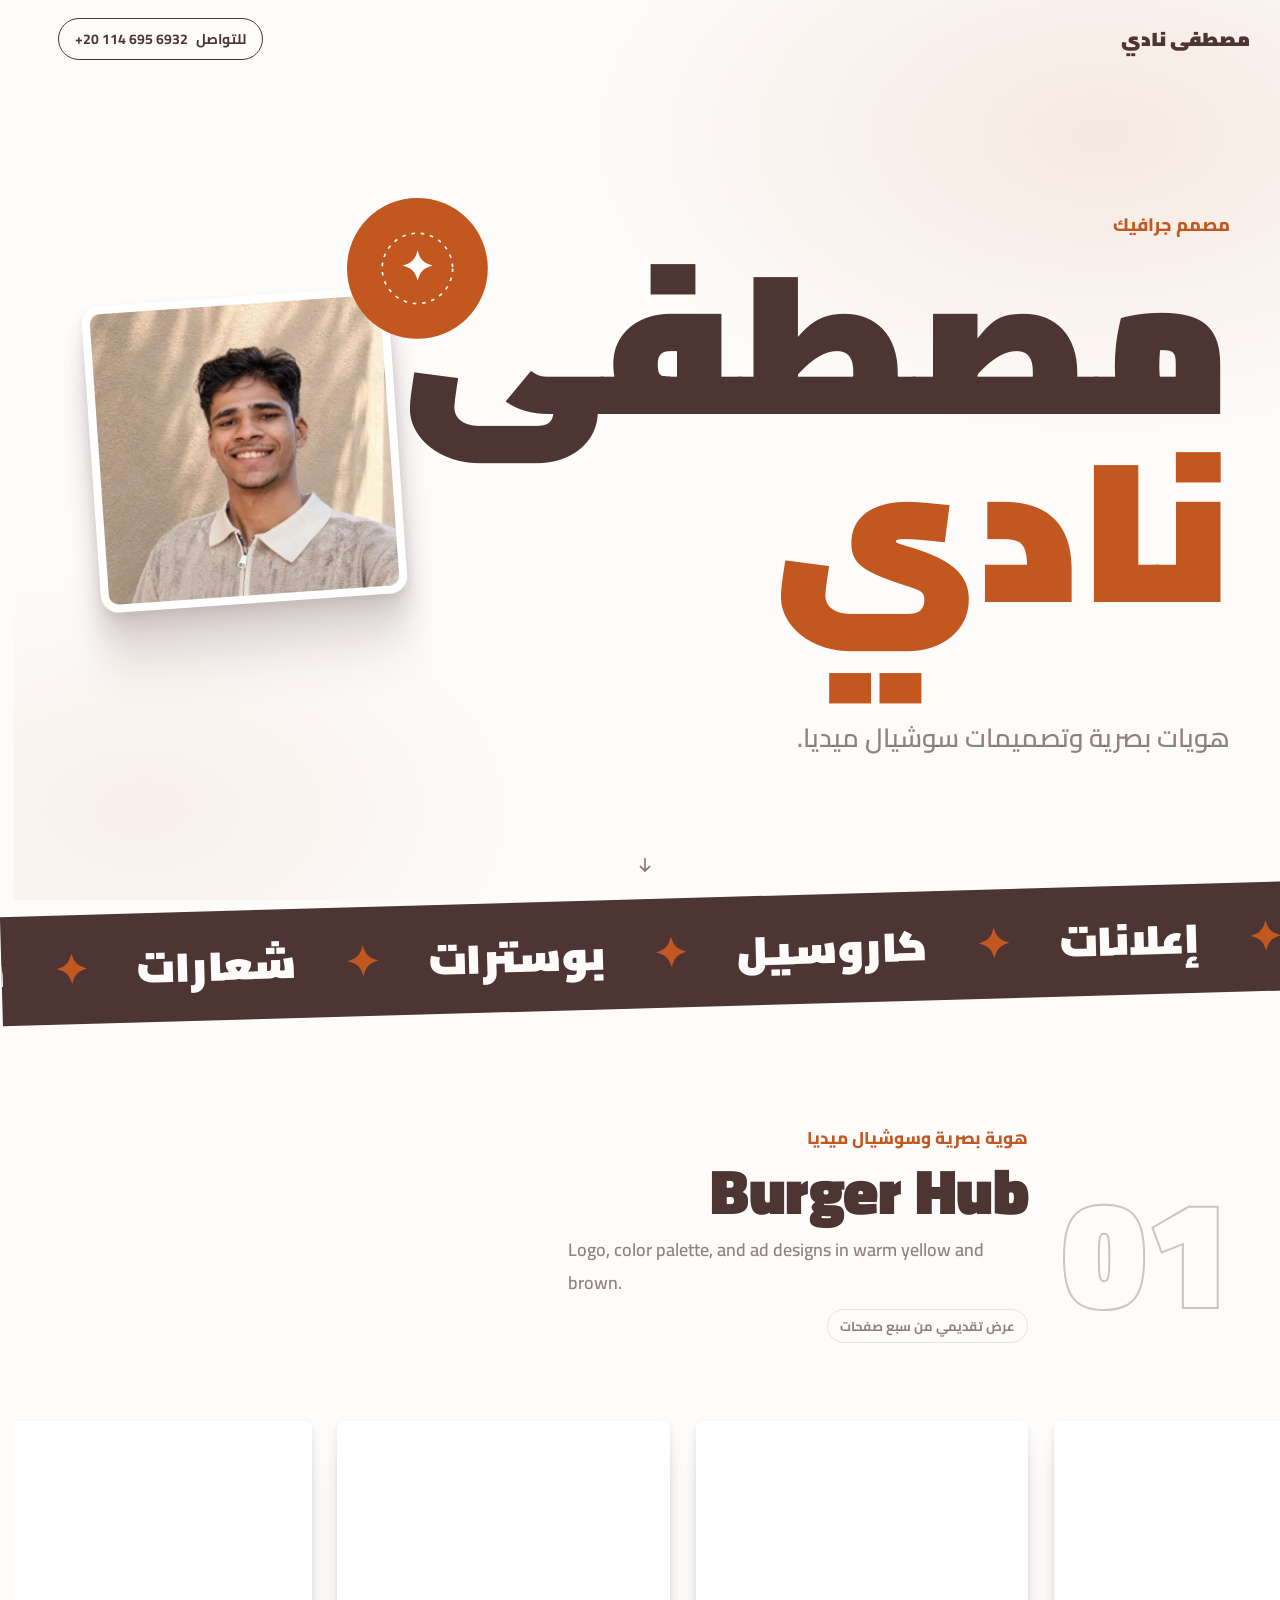
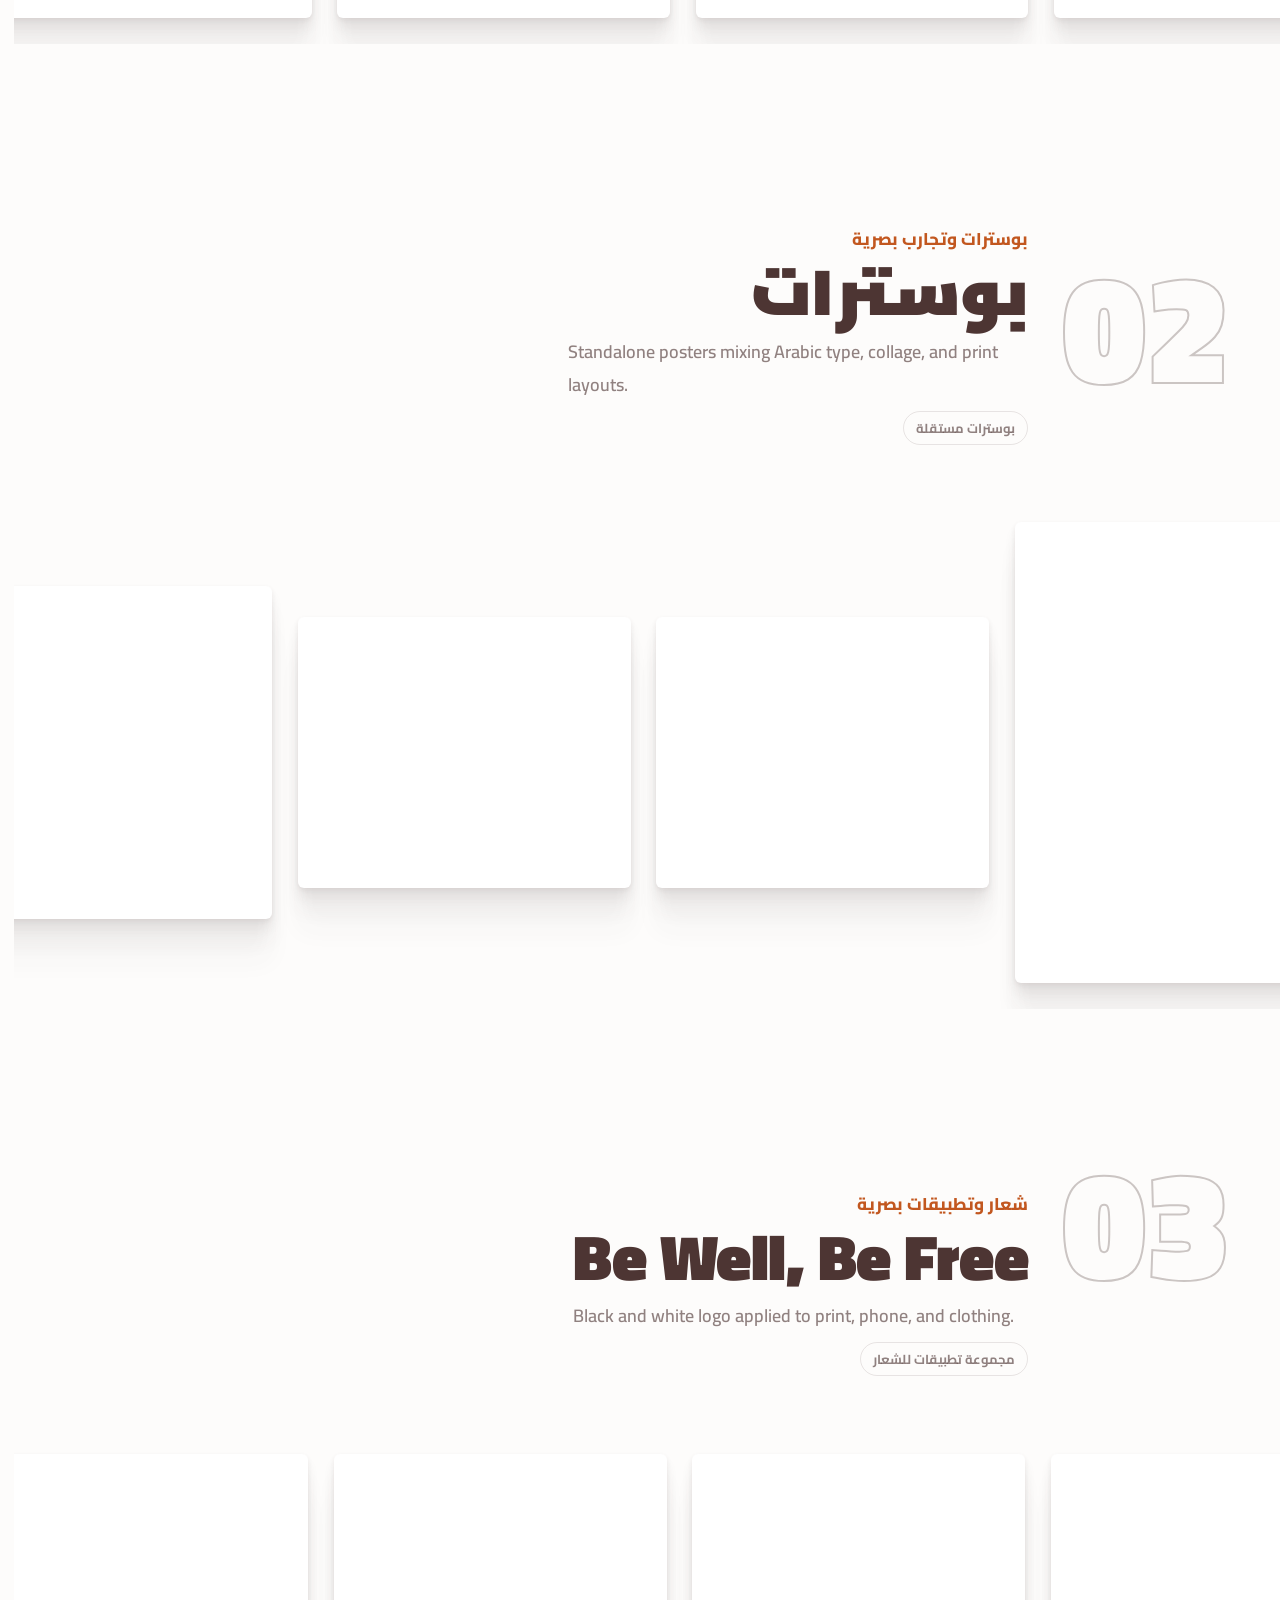
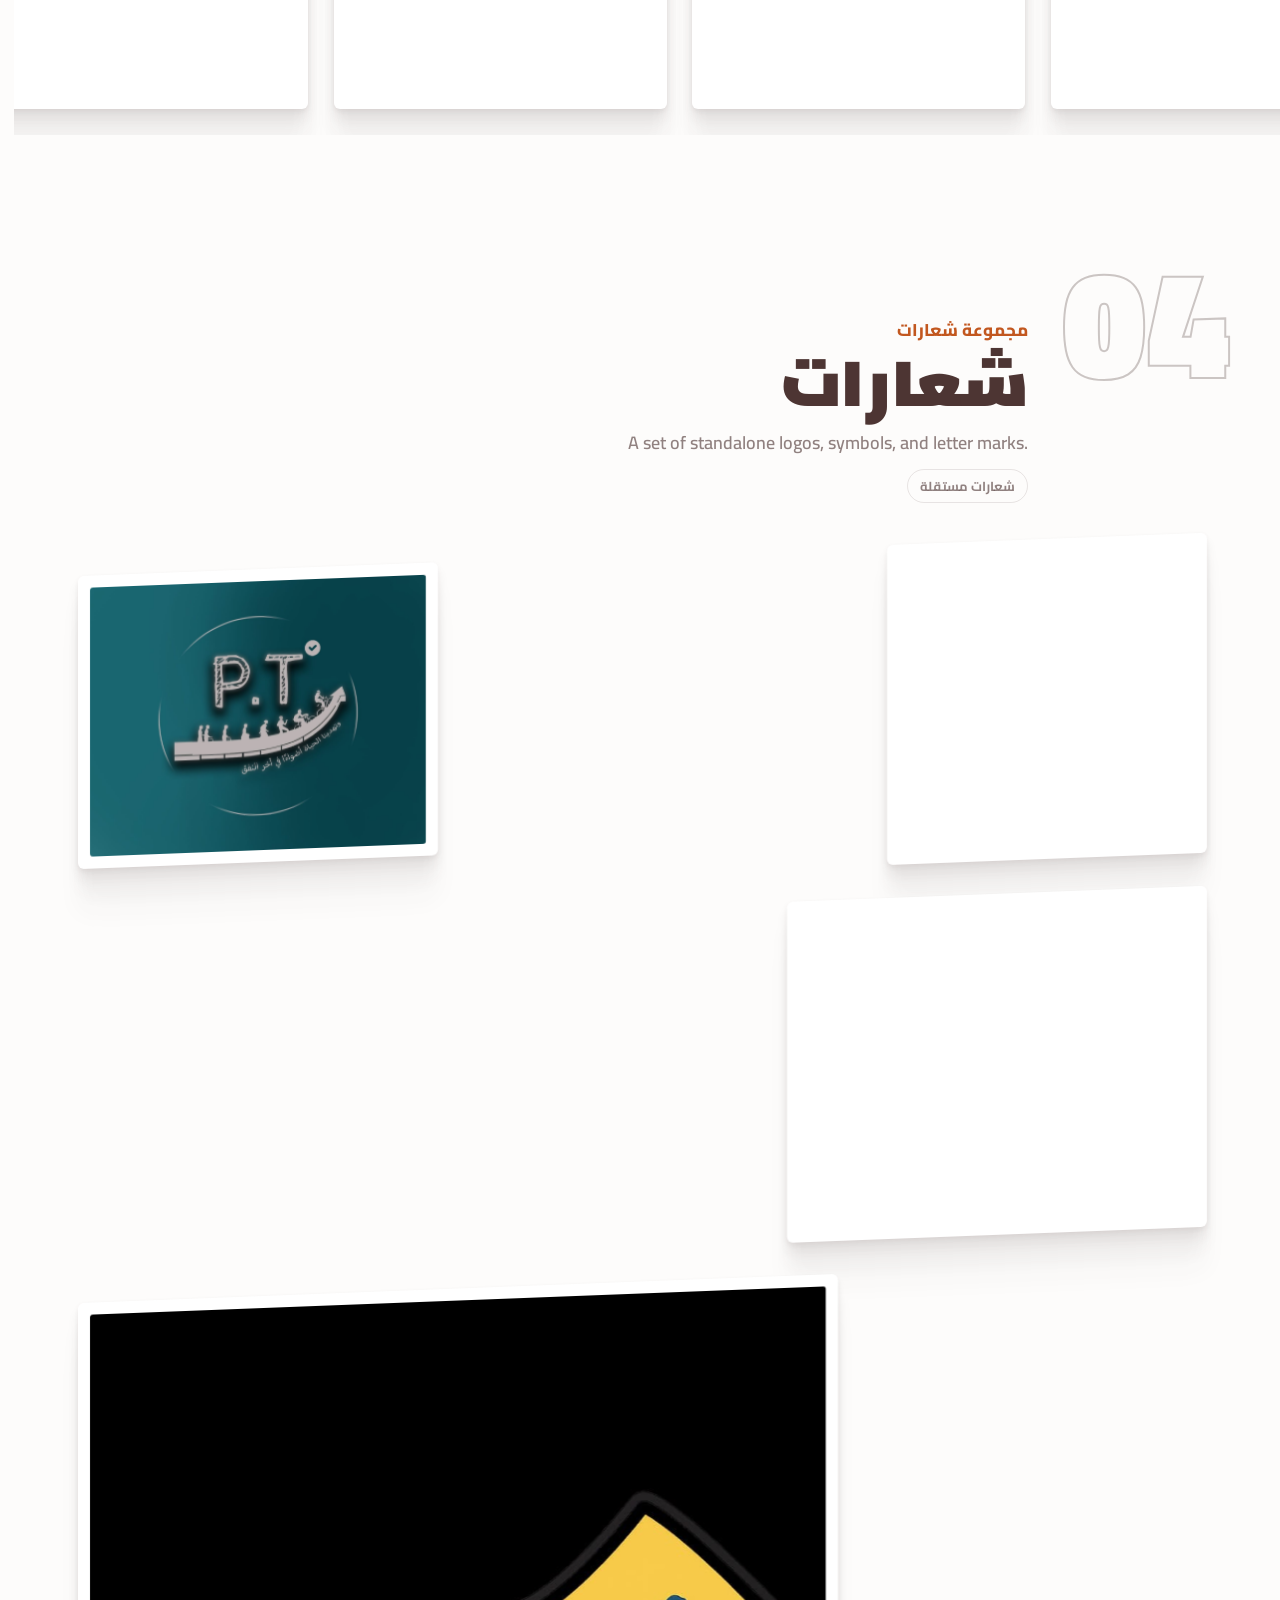
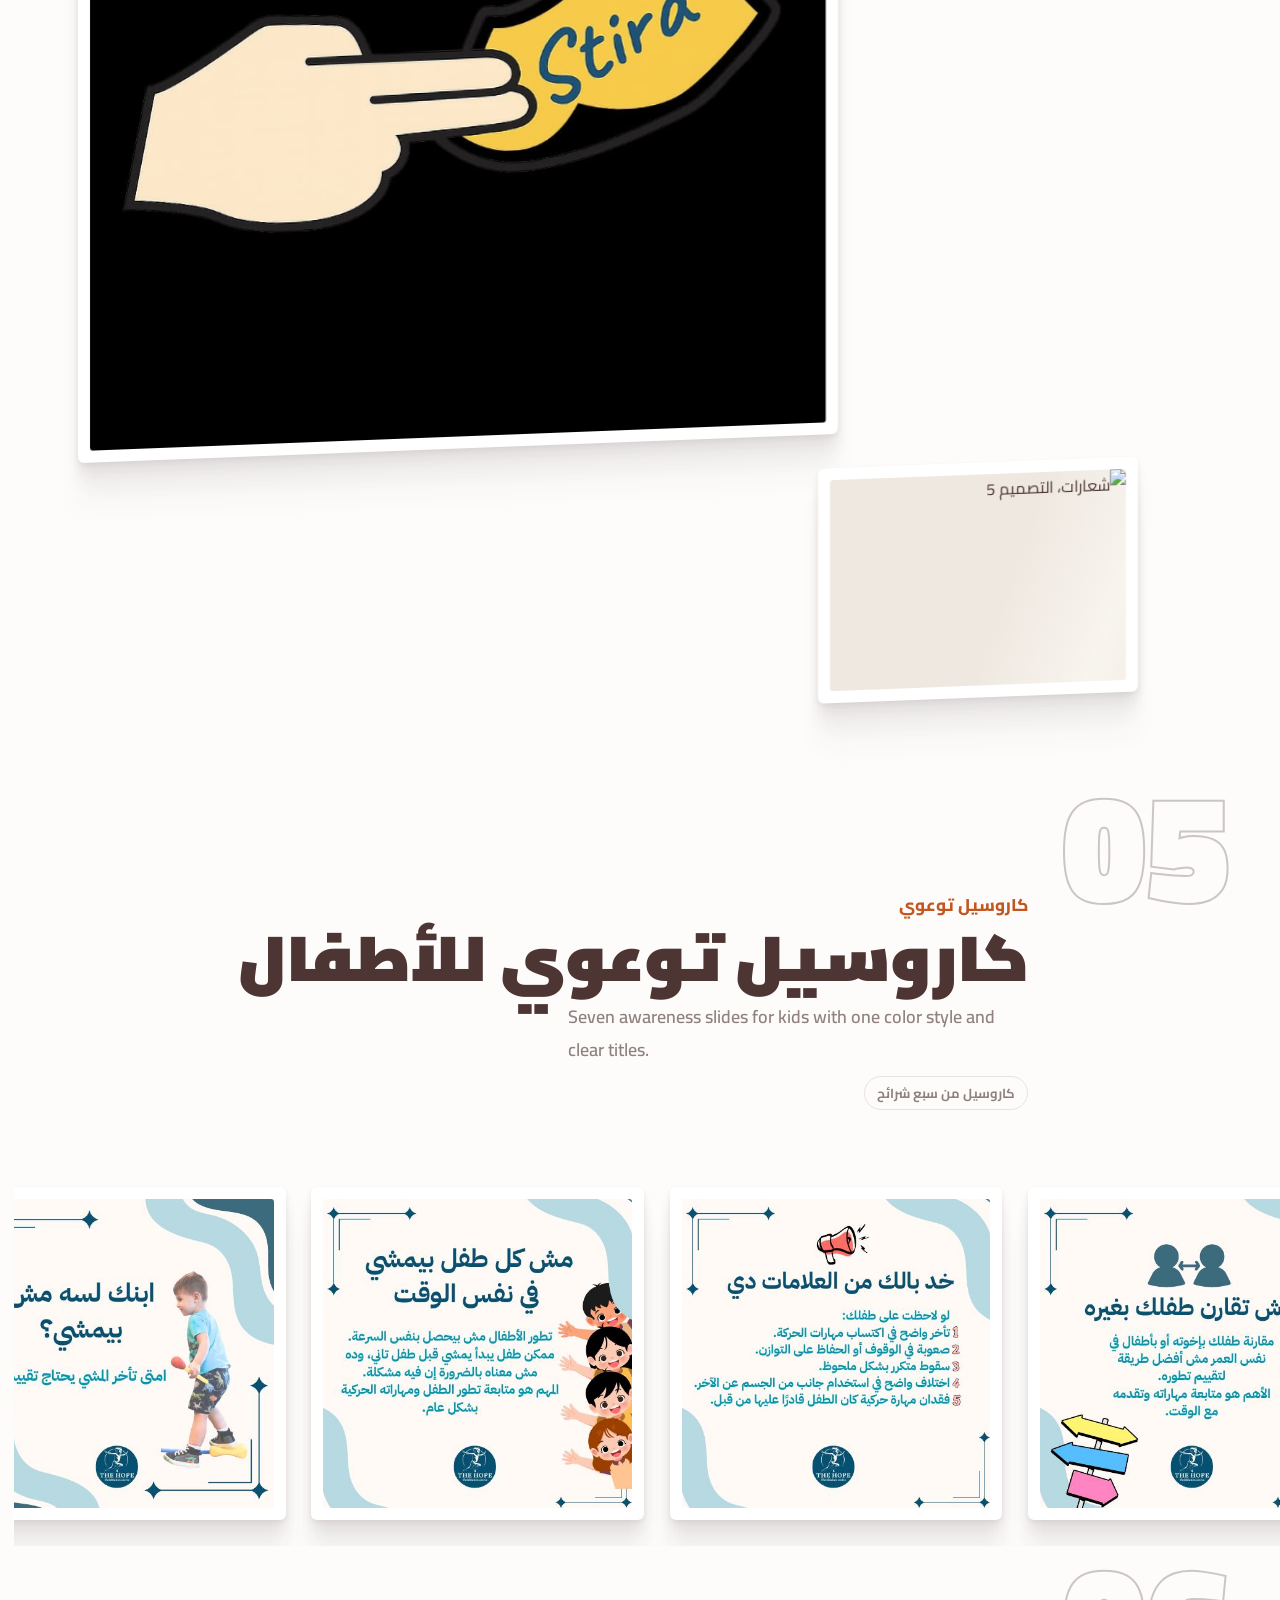
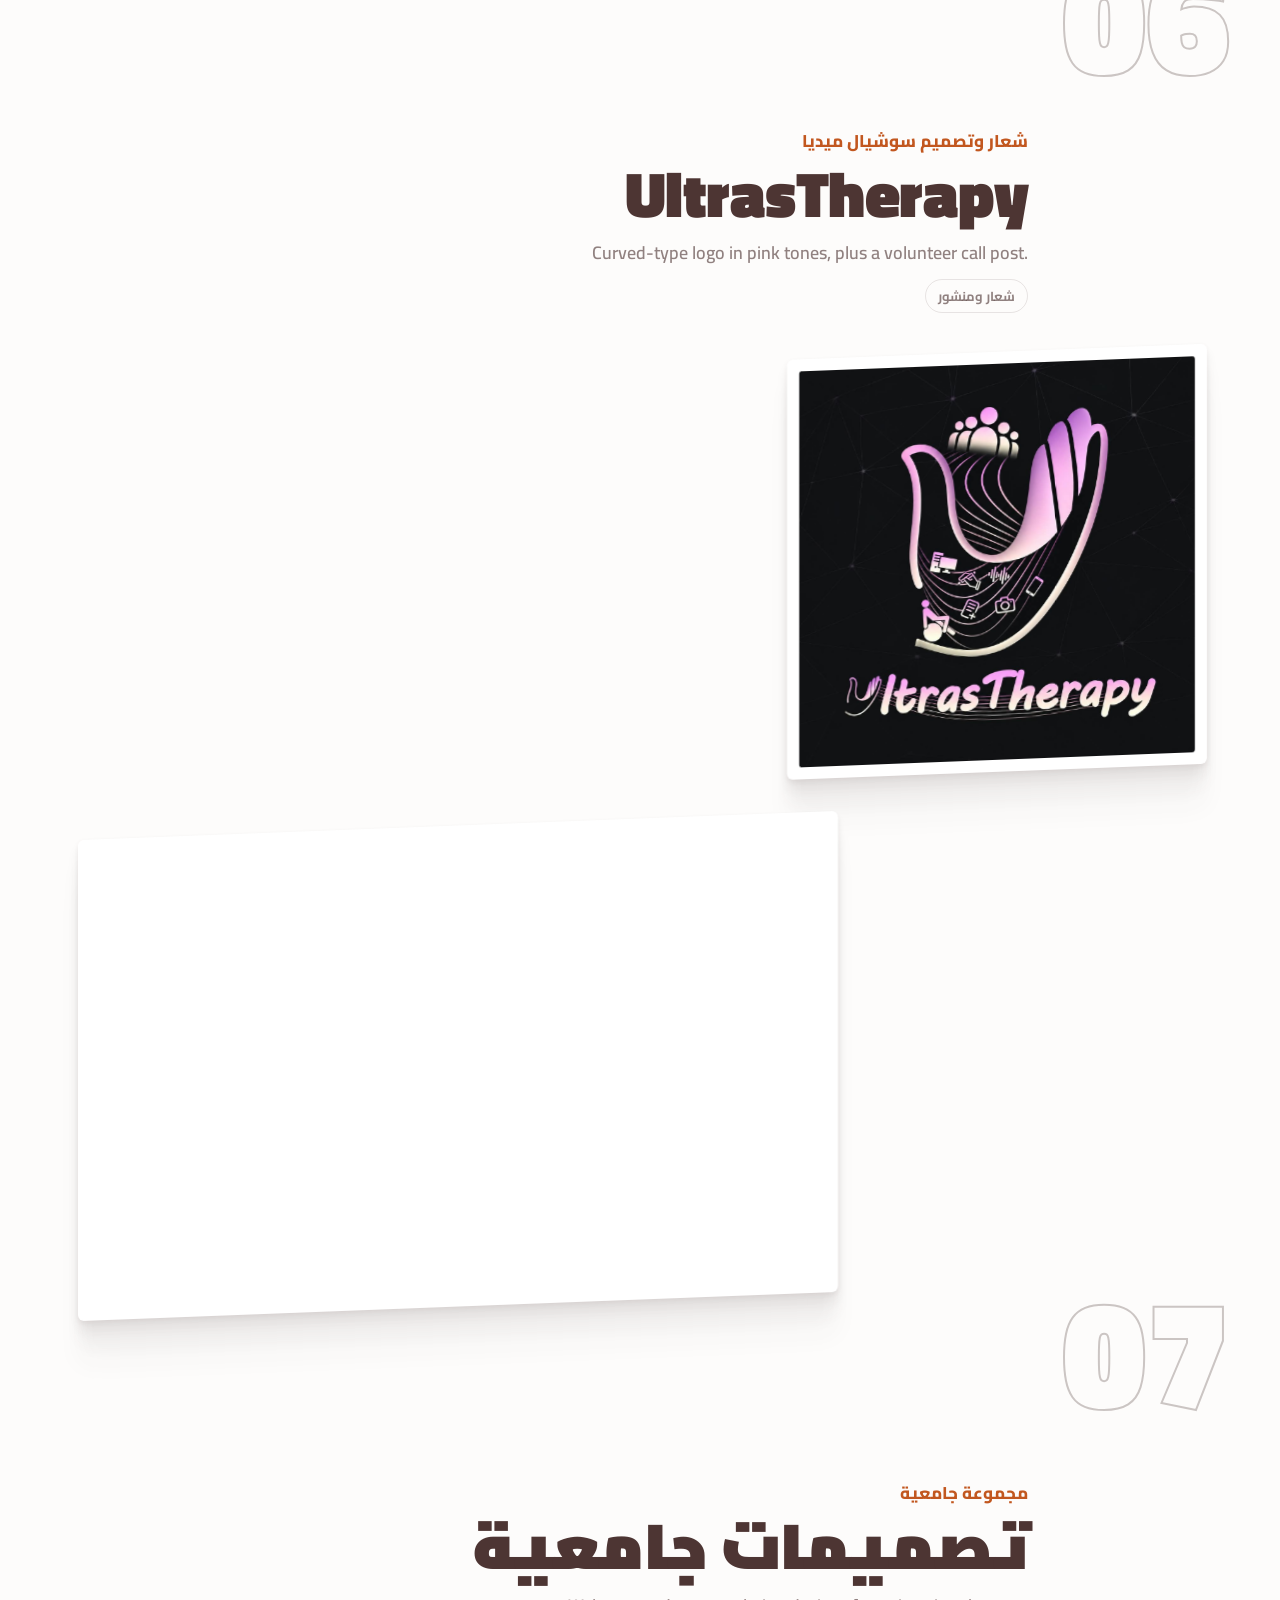
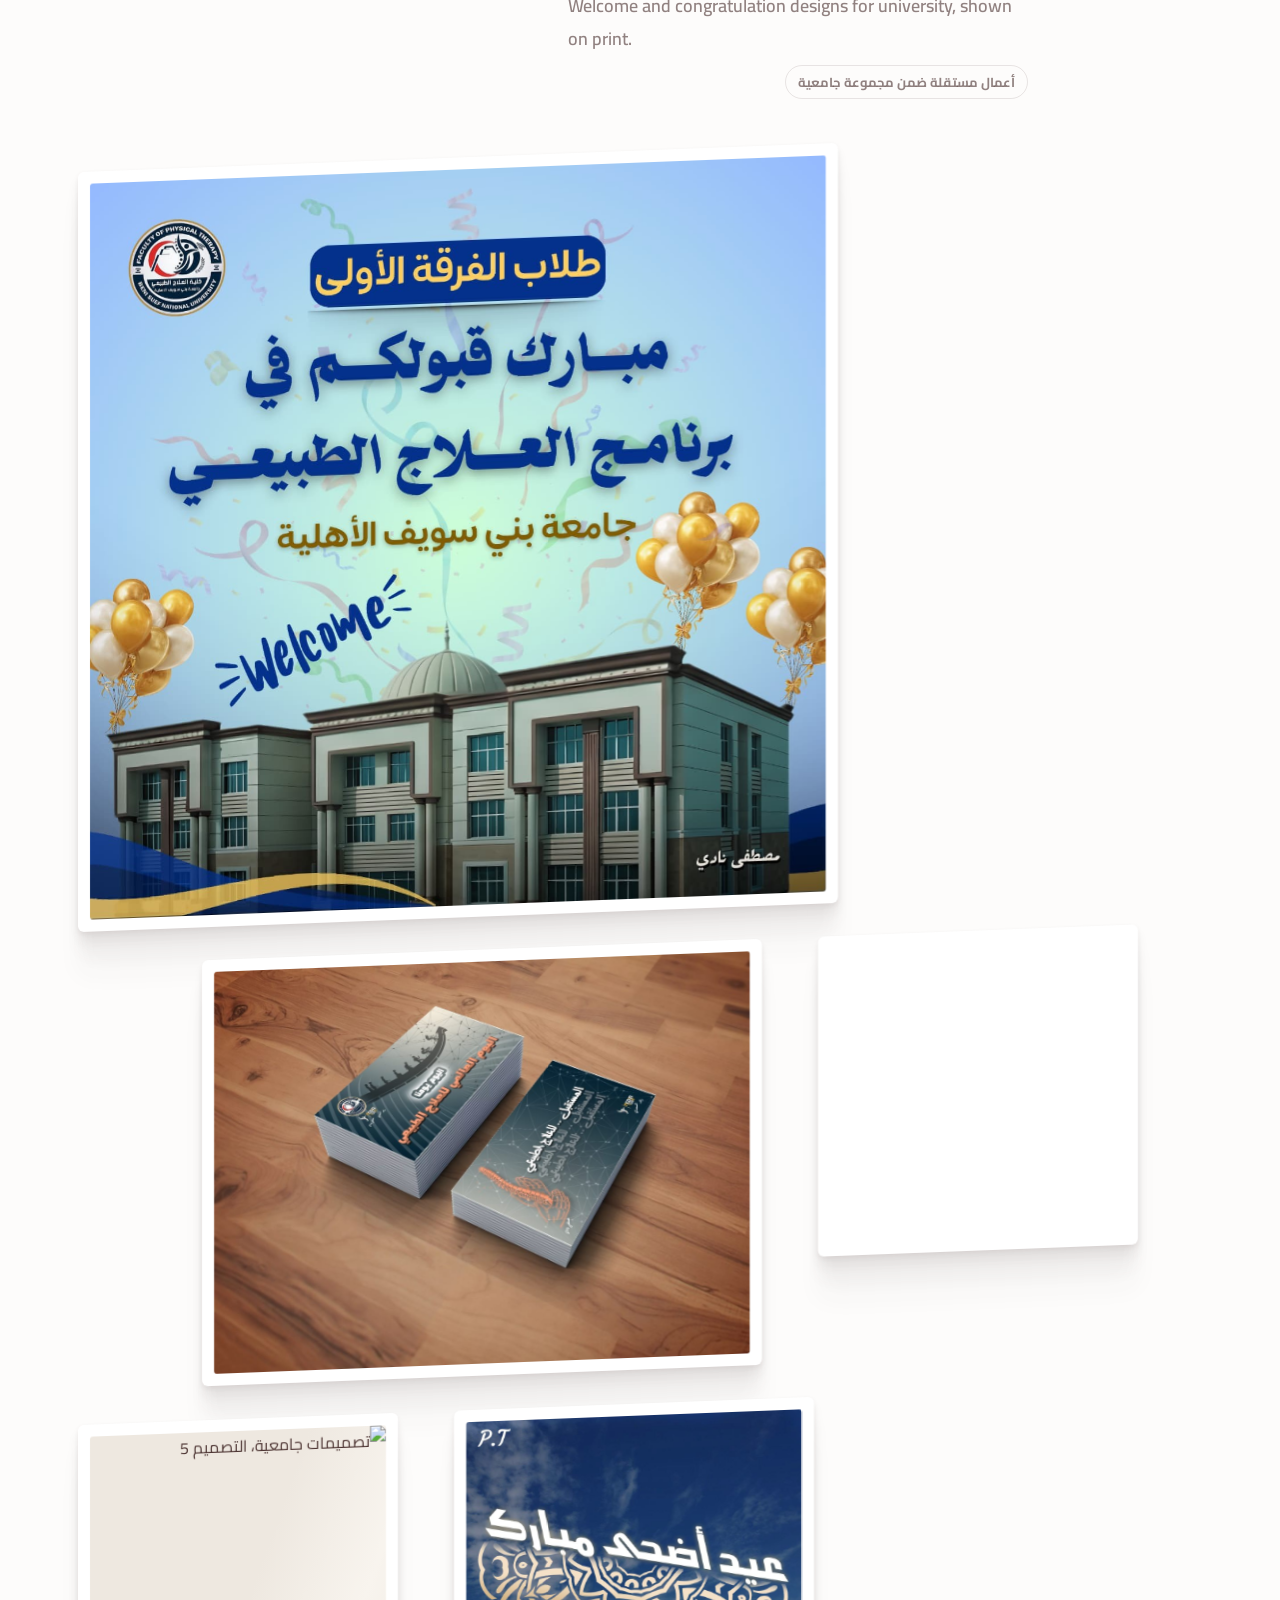
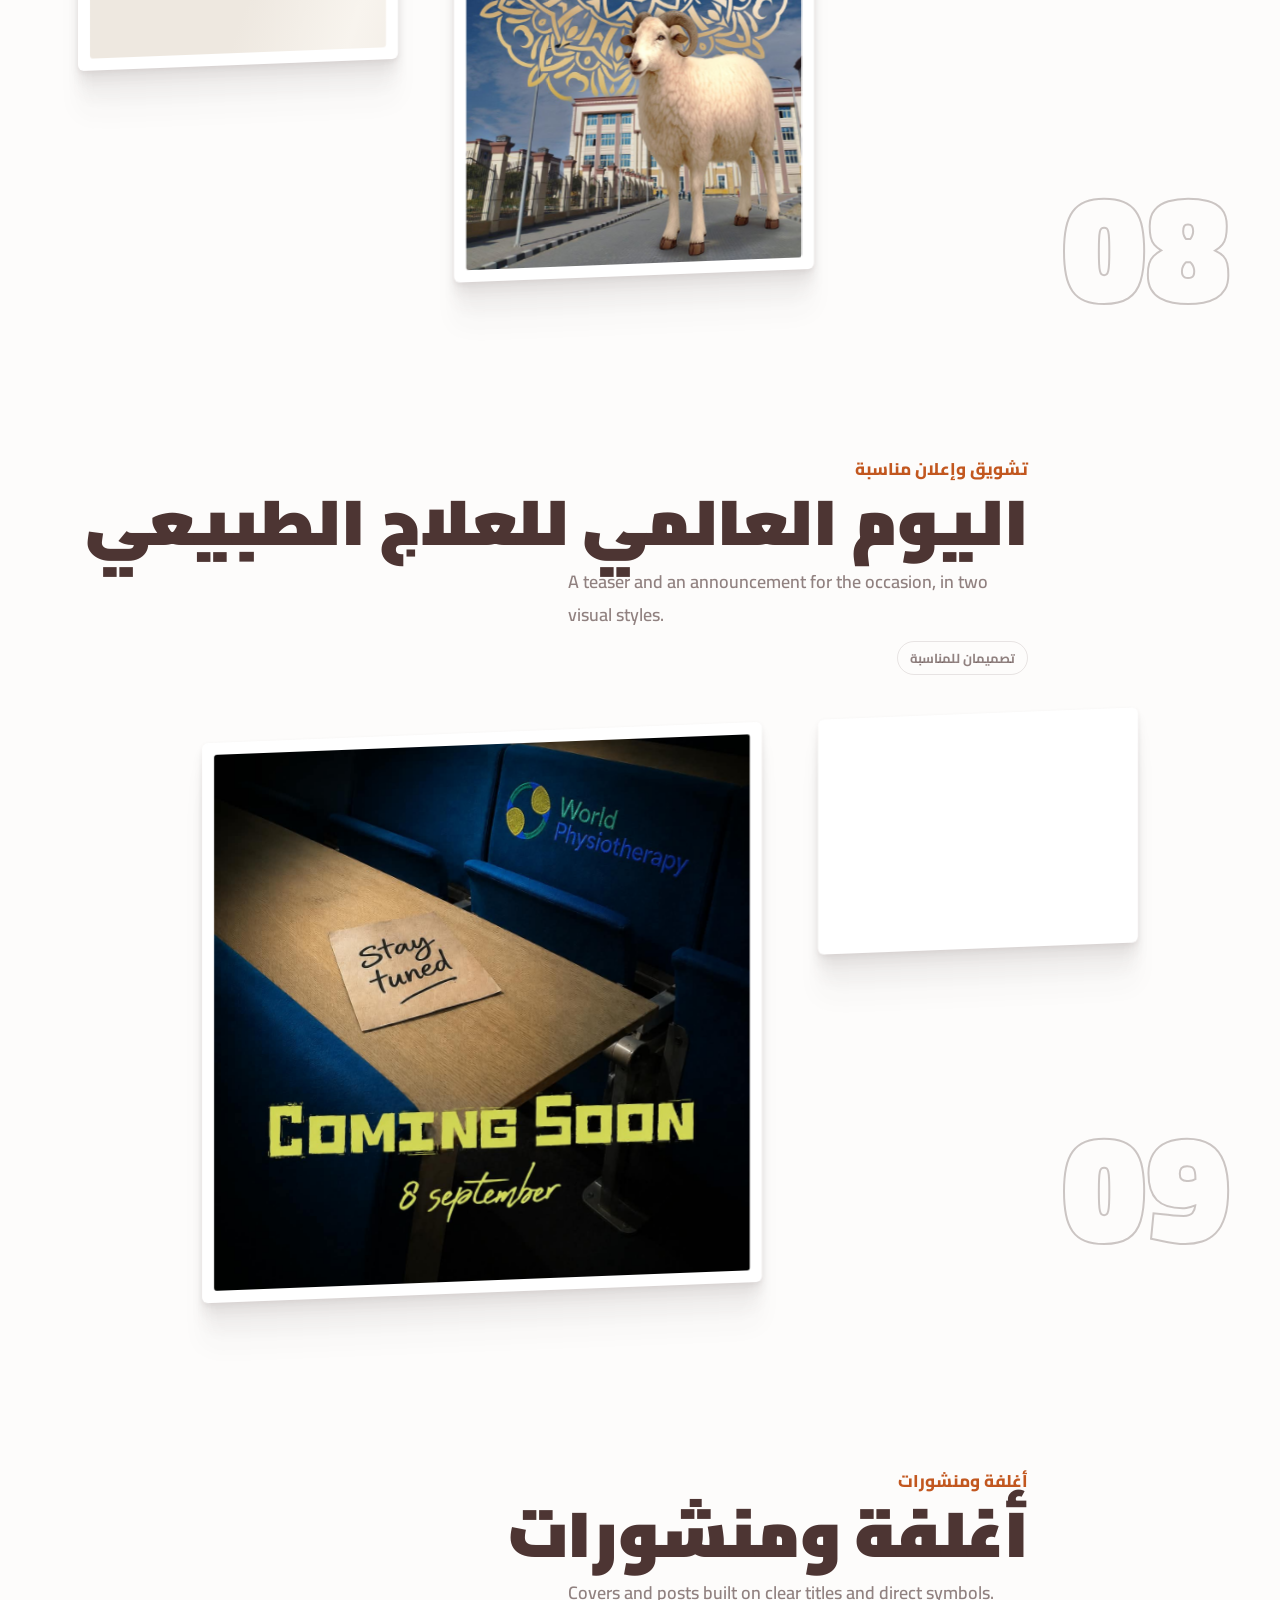
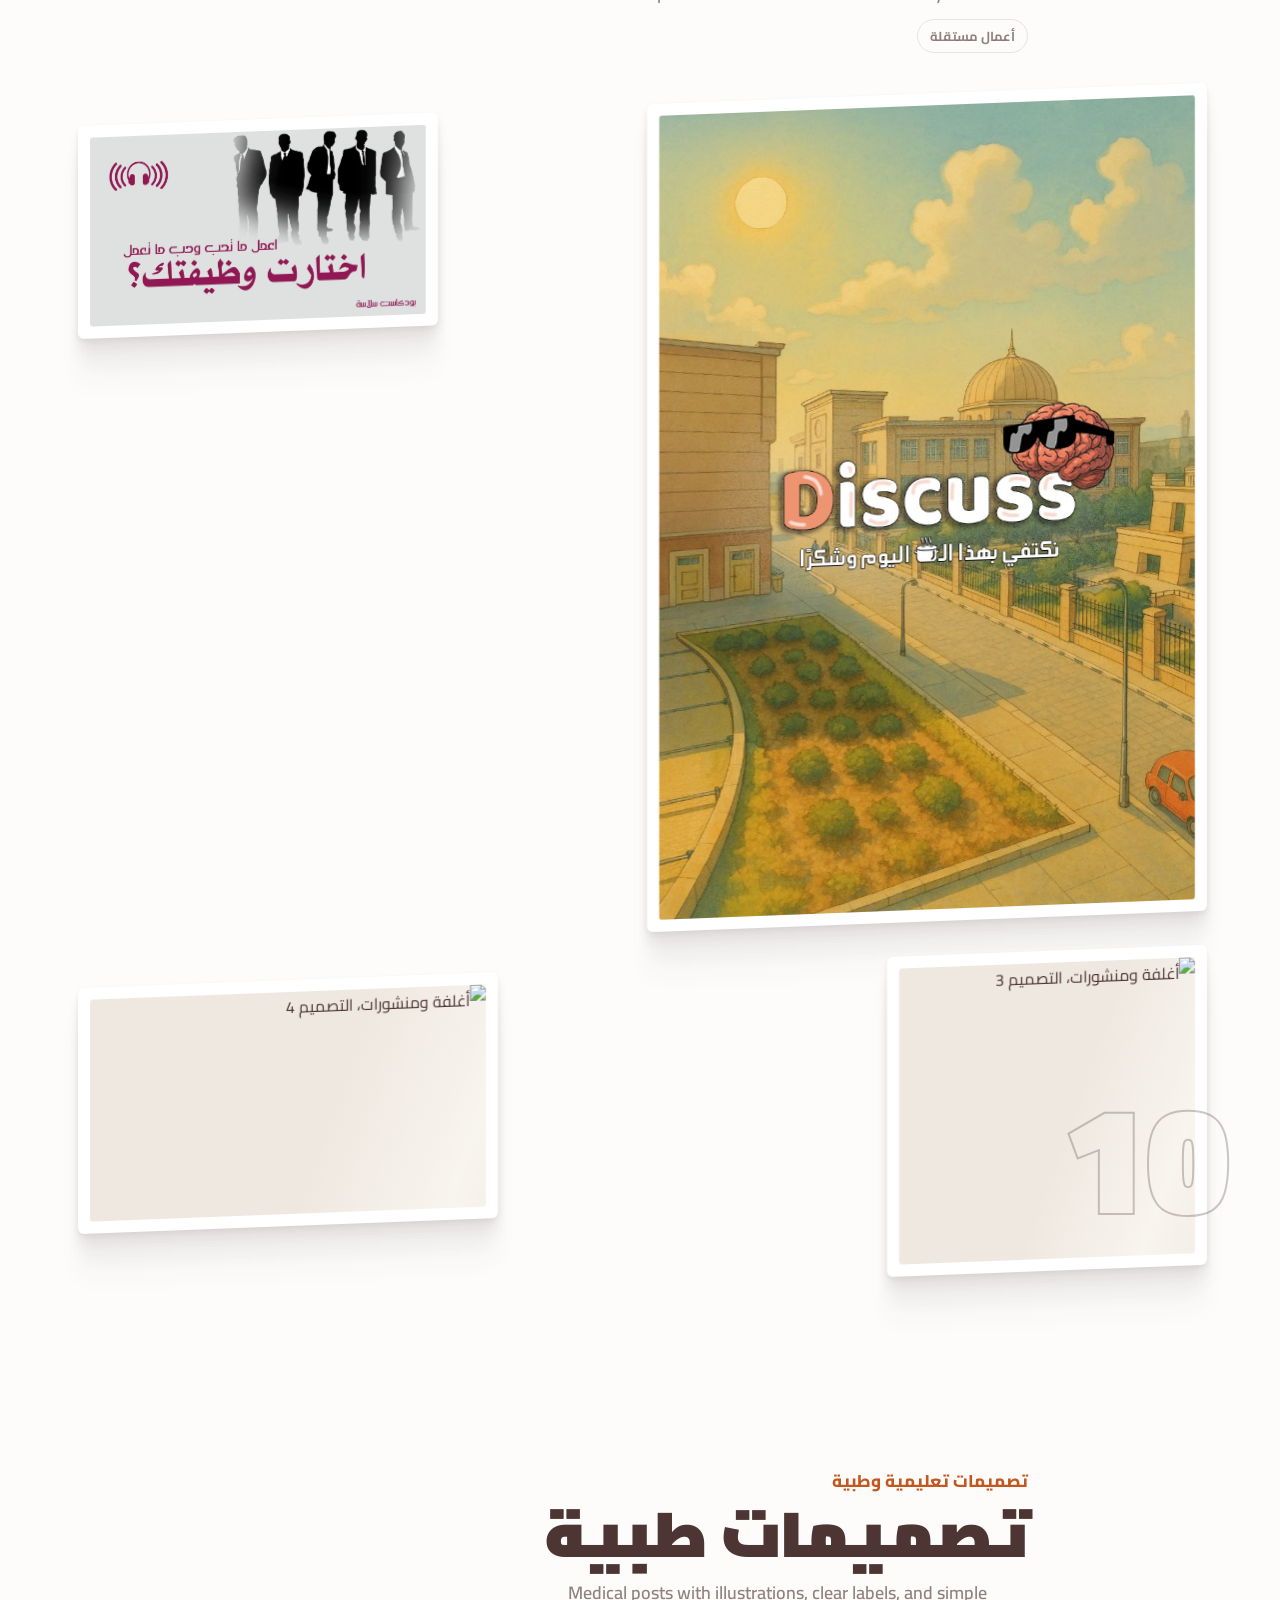
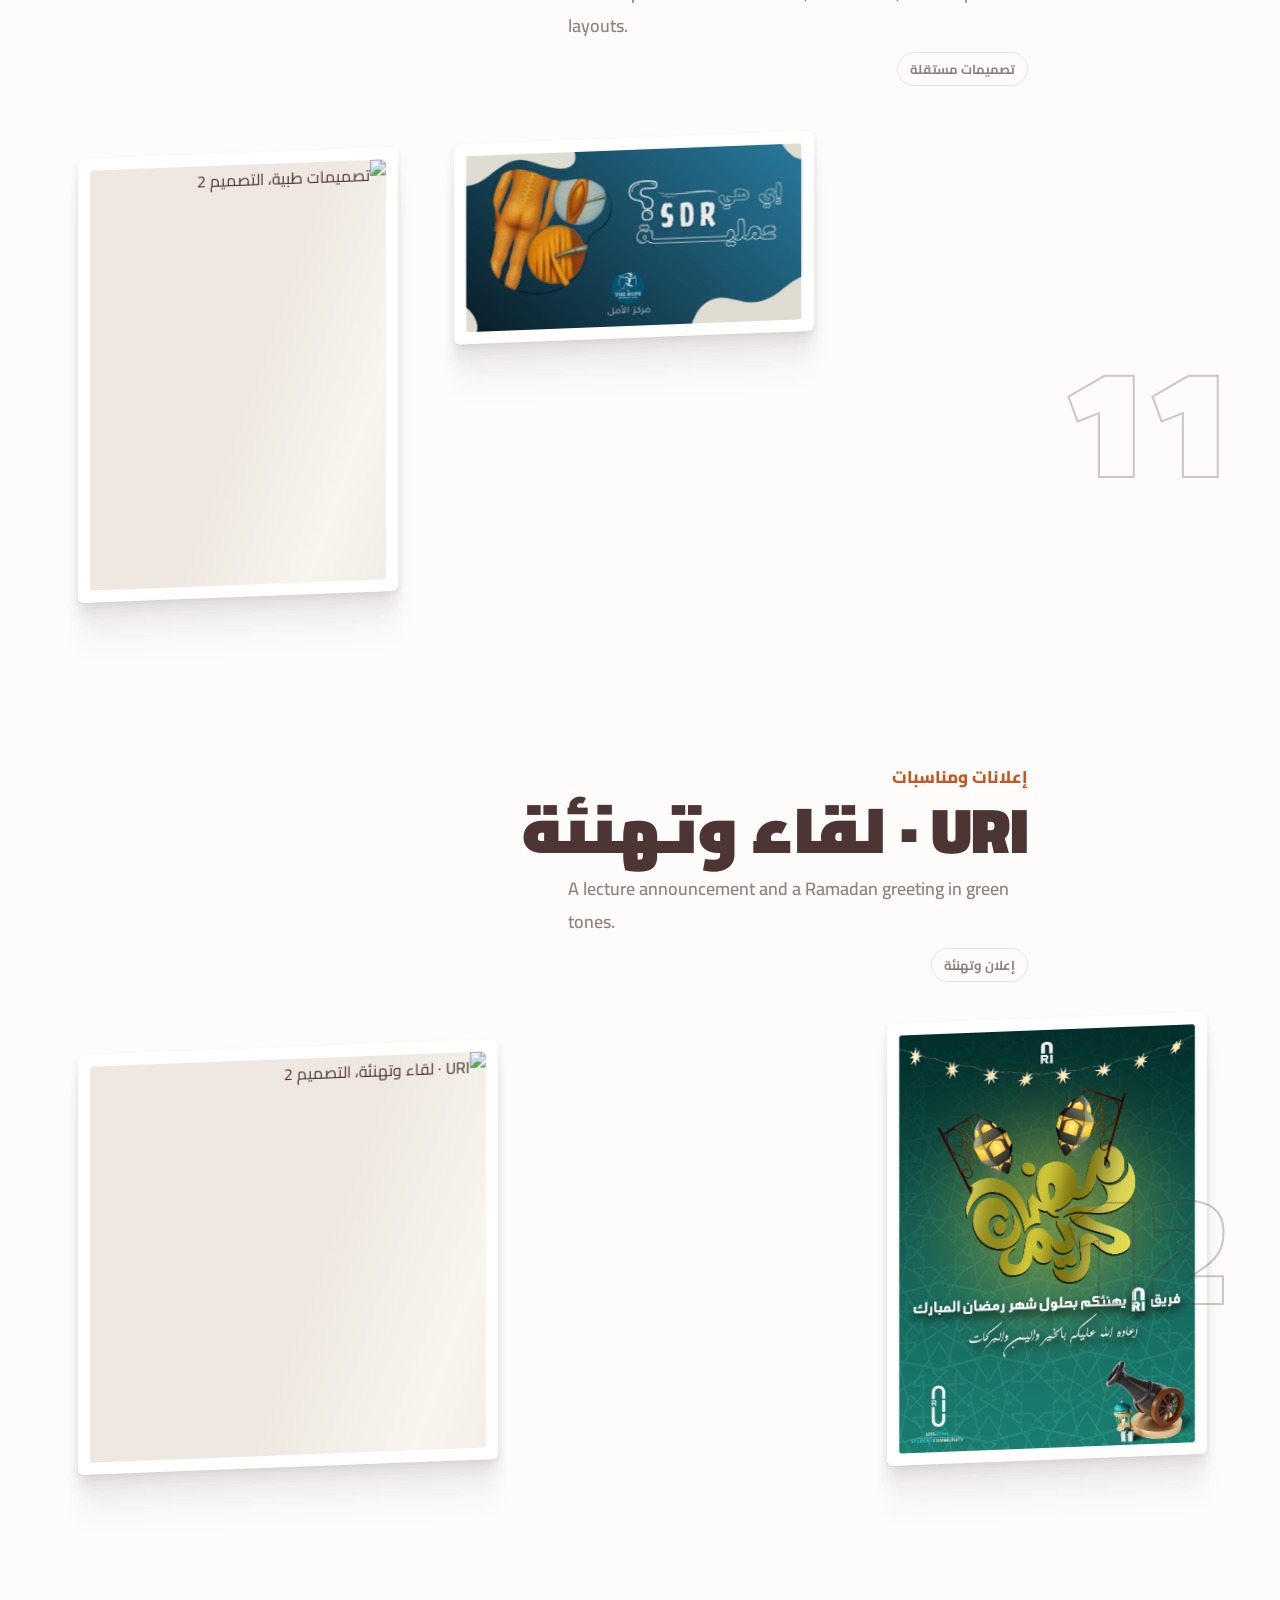
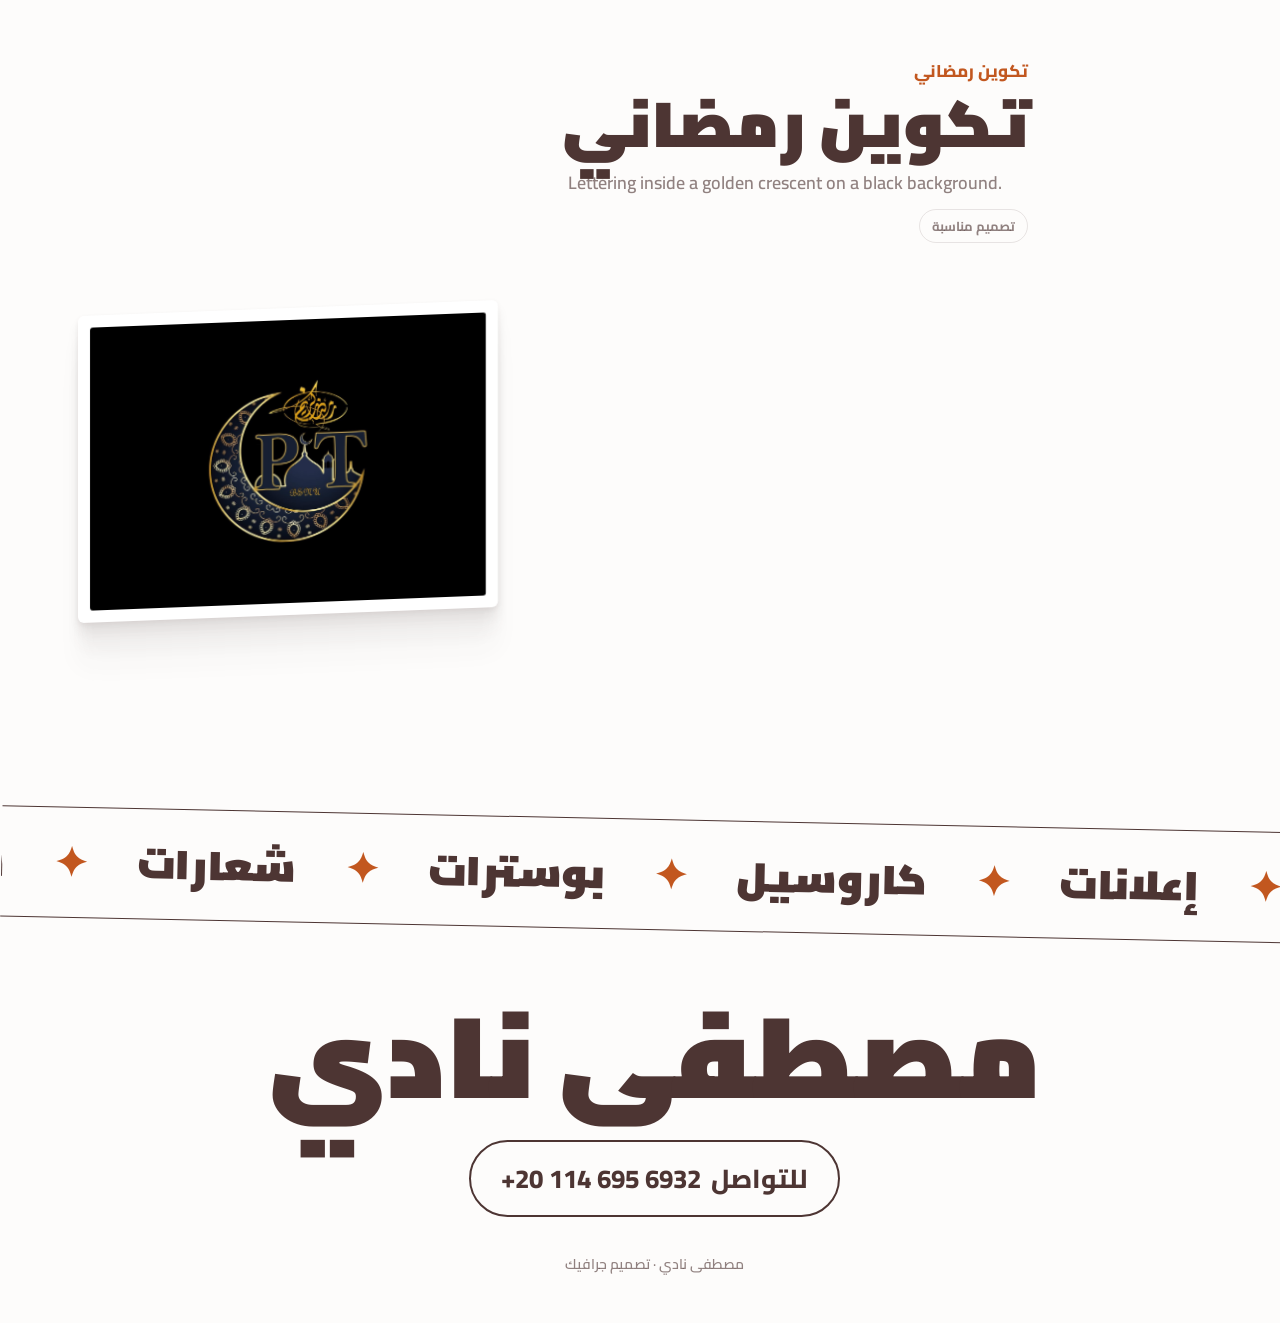
==== commit 7b8577ae: "Speed up portfolio startup and load nearby artwork first" ====
--- a/index.html
+++ b/index.html
@@ -7,7 +7,7 @@
 <link rel="icon" href="data:,"/>
 <meta name="description" content="معرض أعمال مصطفى نادي — هويات بصرية وتصميمات سوشيال ميديا."/>
 <style>
-@font-face{font-family:PortfolioCairo;src:url(./Cairo-gF84A2Tc.ttf) format("truetype");font-weight:200 1000;font-display:swap}
+@font-face{font-family:PortfolioCairo;src:url([data-uri]) format("woff2");font-weight:200 1000;font-display:swap}
 :root{
   --paper:#fdfcfb; --paper-2:#f5f1ec; --ink:#4d3533; --ink-2:rgba(77,53,51,.62);
   --hair:rgba(77,53,51,.12); --accent:#c2571f; --accent-soft:rgba(194,87,31,.12);
@@ -27,7 +27,7 @@
 a{color:inherit}
 
 /* ---------- preloader ---------- */
-#loader{position:fixed;inset:0;z-index:200;background:var(--ink);color:var(--paper);
+#loader{display:none!important;position:fixed;inset:0;z-index:200;background:var(--ink);color:var(--paper);
   display:flex;align-items:center;justify-content:center;flex-direction:column;gap:14px;
   transition:transform .9s var(--ease);}
 #loader.done{transform:translateY(-101%)}
@@ -208,7 +208,7 @@
   <p class="hero-kicker">مصمم جرافيك</p>
   <h1 class="hero-name"><span class="w">مصطفى</span><span class="w">نادي</span></h1>
   <p class="hero-sub">هويات بصرية وتصميمات سوشيال ميديا.</p>
-  <div class="hero-portrait" id="portrait"><img src="./portrait-Mlkns45n.jpg" alt="مصطفى نادي"/></div>
+  <div class="hero-portrait" id="portrait"><img width="800" height="800" fetchpriority="high" src="[data-uri]" alt="مصطفى نادي"/></div>
   <svg class="badge" viewBox="0 0 120 120" aria-hidden="true">
     <defs><path id="circ" d="M60,60 m-46,0 a46,46 0 1,1 92,0 a46,46 0 1,1 -92,0"/></defs>
     <circle cx="60" cy="60" r="60" fill="var(--accent)"/>
@@ -249,6 +249,19 @@
 fillMq(document.getElementById("mq1"));
 fillMq(document.getElementById("mq2"));
 
+/* ---- Progressive images: warm the next section without competing with the hero. ---- */
+const loadSection = sec => {
+  sec.querySelectorAll("img[data-src]").forEach(img => {
+    img.loading = "eager";
+    img.src = img.dataset.src;
+    delete img.dataset.src;
+  });
+};
+const imageObserver = new IntersectionObserver(entries => {
+  entries.forEach(entry => {
+    if(entry.isIntersecting){ const img=entry.target; img.loading="eager"; img.src=img.dataset.src; delete img.dataset.src; imageObserver.unobserve(img); }
+  });
+}, {rootMargin:"650px 600px"});
 /* ---- build gallery ---- */
 const gallery = document.getElementById("gallery");
 const widthCycle = ["w1","w4","w2","w3","w5","w2","w1","w3","w4","w5","w3","w2"];
@@ -296,6 +309,7 @@
     sec.appendChild(wall);
   }
   gallery.appendChild(sec);
+  sec.querySelectorAll("img[data-src]").forEach(img=>imageObserver.observe(img));
 });
 
 function makeArt(src, alt, tilt, lazy){
@@ -306,8 +320,9 @@
   if (d){ img.width = d[0]; img.height = d[1]; } /* reserve real space before load */
   img.decoding = "async";
   const imageUrl = RESTORED_ASSETS[src] || "./"+src;
-  img.src = imageUrl; img.alt = alt;
-  img.loading = "eager";
+  img.dataset.src = imageUrl; img.alt = alt;
+  img.loading = "lazy";
+  img.fetchPriority = "low";
   const done = () => fig.classList.add("ready");
   if (img.complete && img.naturalWidth) done();
   img.addEventListener("load", done);
@@ -393,7 +408,7 @@
 /* ---- loader ---- */
 window.addEventListener("load", () => setTimeout(()=>document.getElementById("loader").classList.add("done"), 650));
 setTimeout(()=>document.getElementById("loader").classList.add("done"), 2600); /* safety */
-setTimeout(()=>document.body.classList.add("settled"), 3400); /* animation safety */
+document.body.classList.add("settled"); /* animation safety */
 
 /* ---- rAF loop: header, progress, parallax, velocity skew, cursor ---- */
 const header = document.getElementById("site-header");
@@ -403,7 +418,7 @@
 const walls = document.querySelectorAll(".skew-target");
 const cur = document.getElementById("cursor"), curDot = document.getElementById("cursor-dot");
 let mx=-100,my=-100, cx=-100, cy=-100, cursorOn=false;
-let lastY = window.scrollY, vel = 0;
+let lastY = window.scrollY, vel = 0, lastPaintY=-1;
 const fine = matchMedia("(pointer:fine)").matches;
 const reduced = matchMedia("(prefers-reduced-motion: reduce)").matches;
 
@@ -420,11 +435,13 @@
   const dy = y - lastY; lastY = y;
   vel += (dy - vel) * .12;
 
+  if (y !== lastPaintY || Math.abs(vel) > .05){
+  lastPaintY=y;
   header.classList.toggle("scrolled", y > 40);
   const h = document.documentElement.scrollHeight - innerHeight;
   bar.style.width = (h>0 ? (y/h)*100 : 0) + "%";
 
-  if (!reduced){
+  if (!reduced && fine){
     /* hero portrait parallax */
     if (y < innerHeight*1.2){
       const p = y * .18;
@@ -443,6 +460,7 @@
     walls.forEach(w => w.style.transform = `skewY(${sk}deg)`);
   }
 
+  }
   if (fine && !reduced && cursorOn){
     cx += (mx-cx)*.2; cy += (my-cy)*.2;
     cur.style.transform = `translate(${cx}px,${cy}px) translate(-50%,-50%)`;
